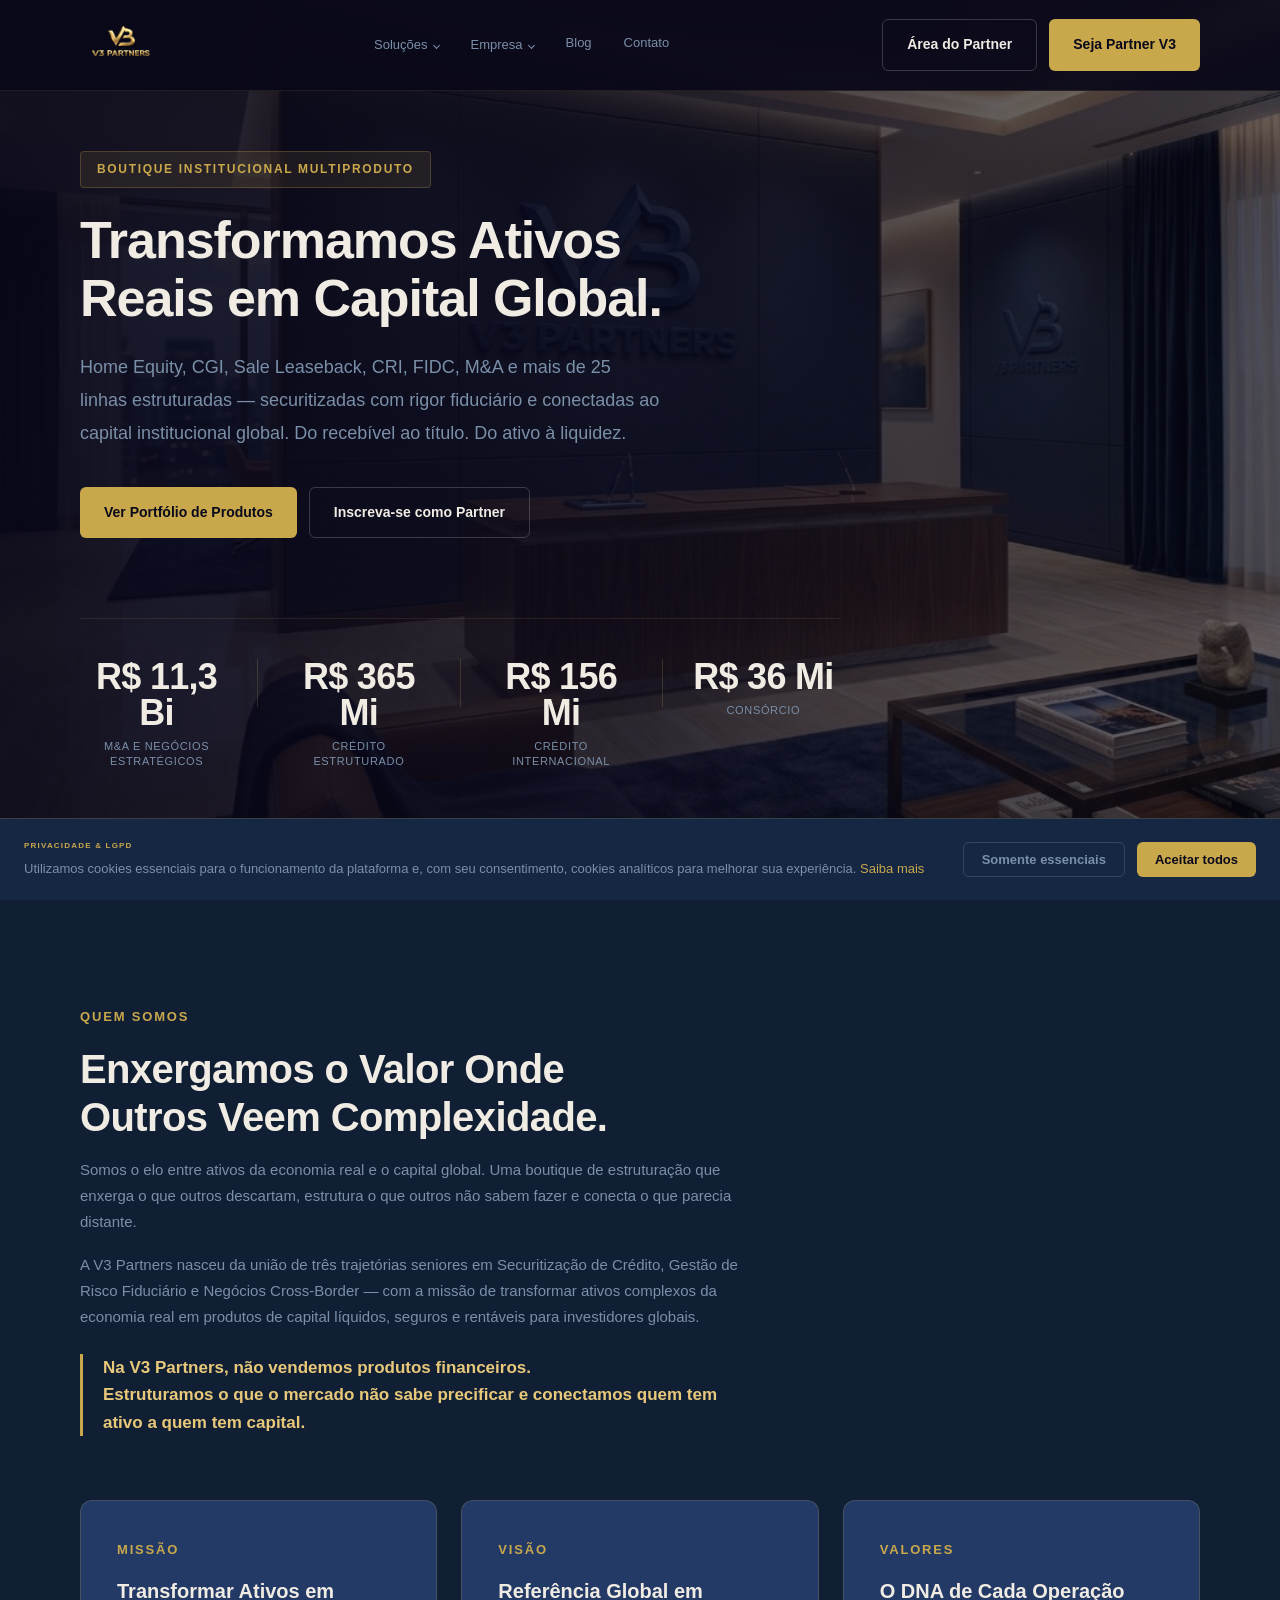
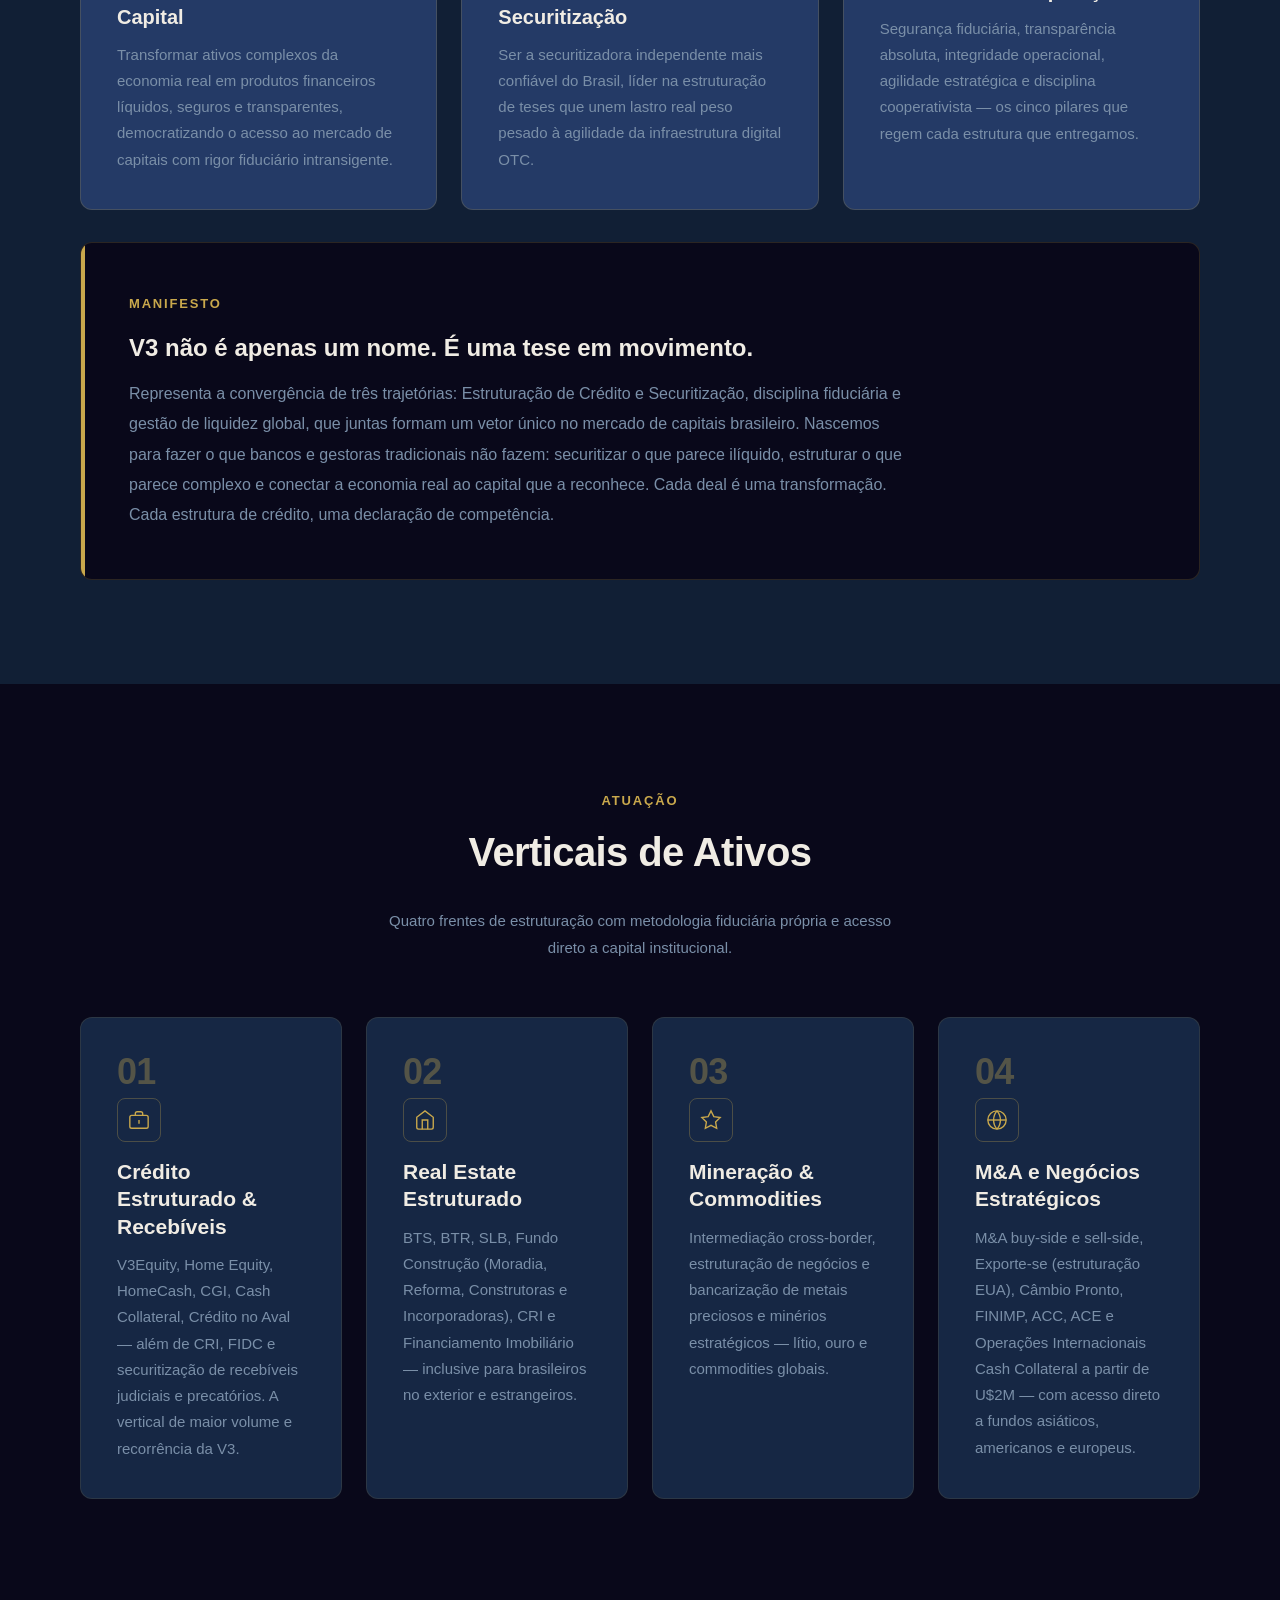
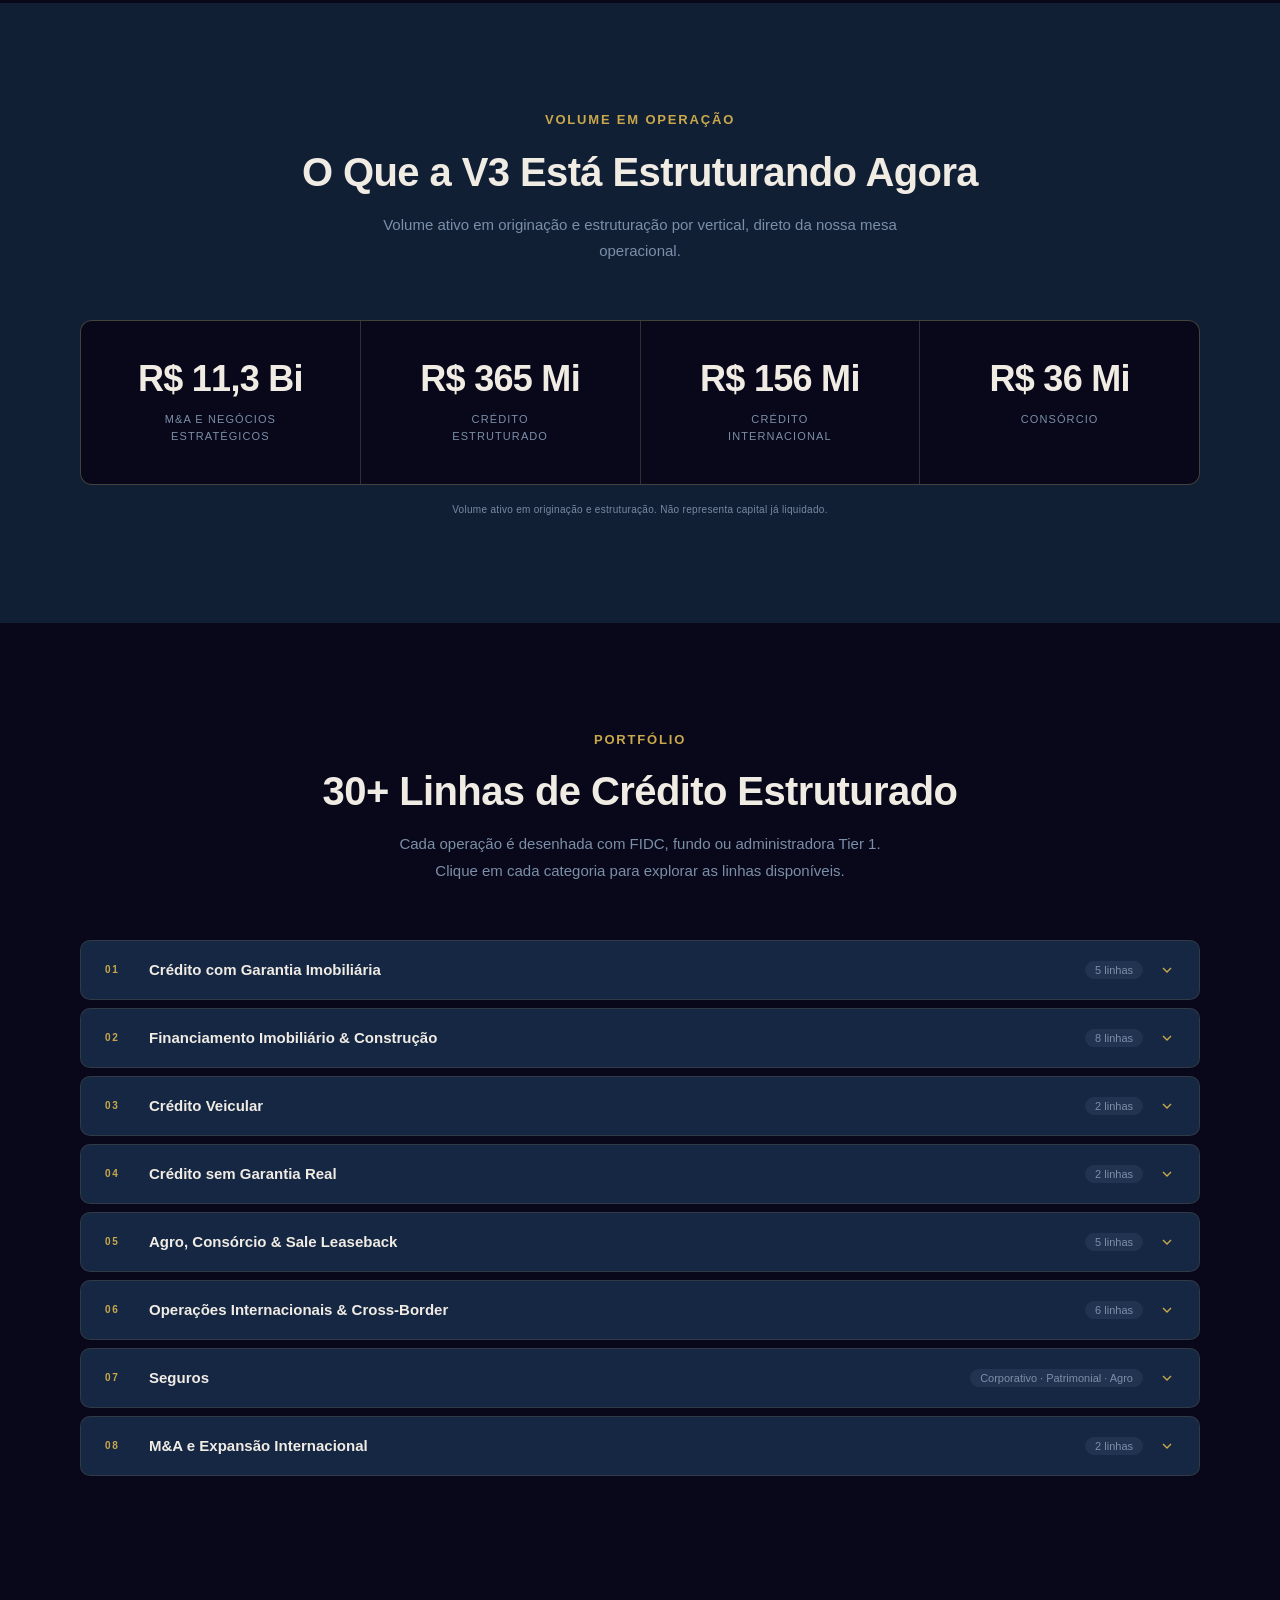
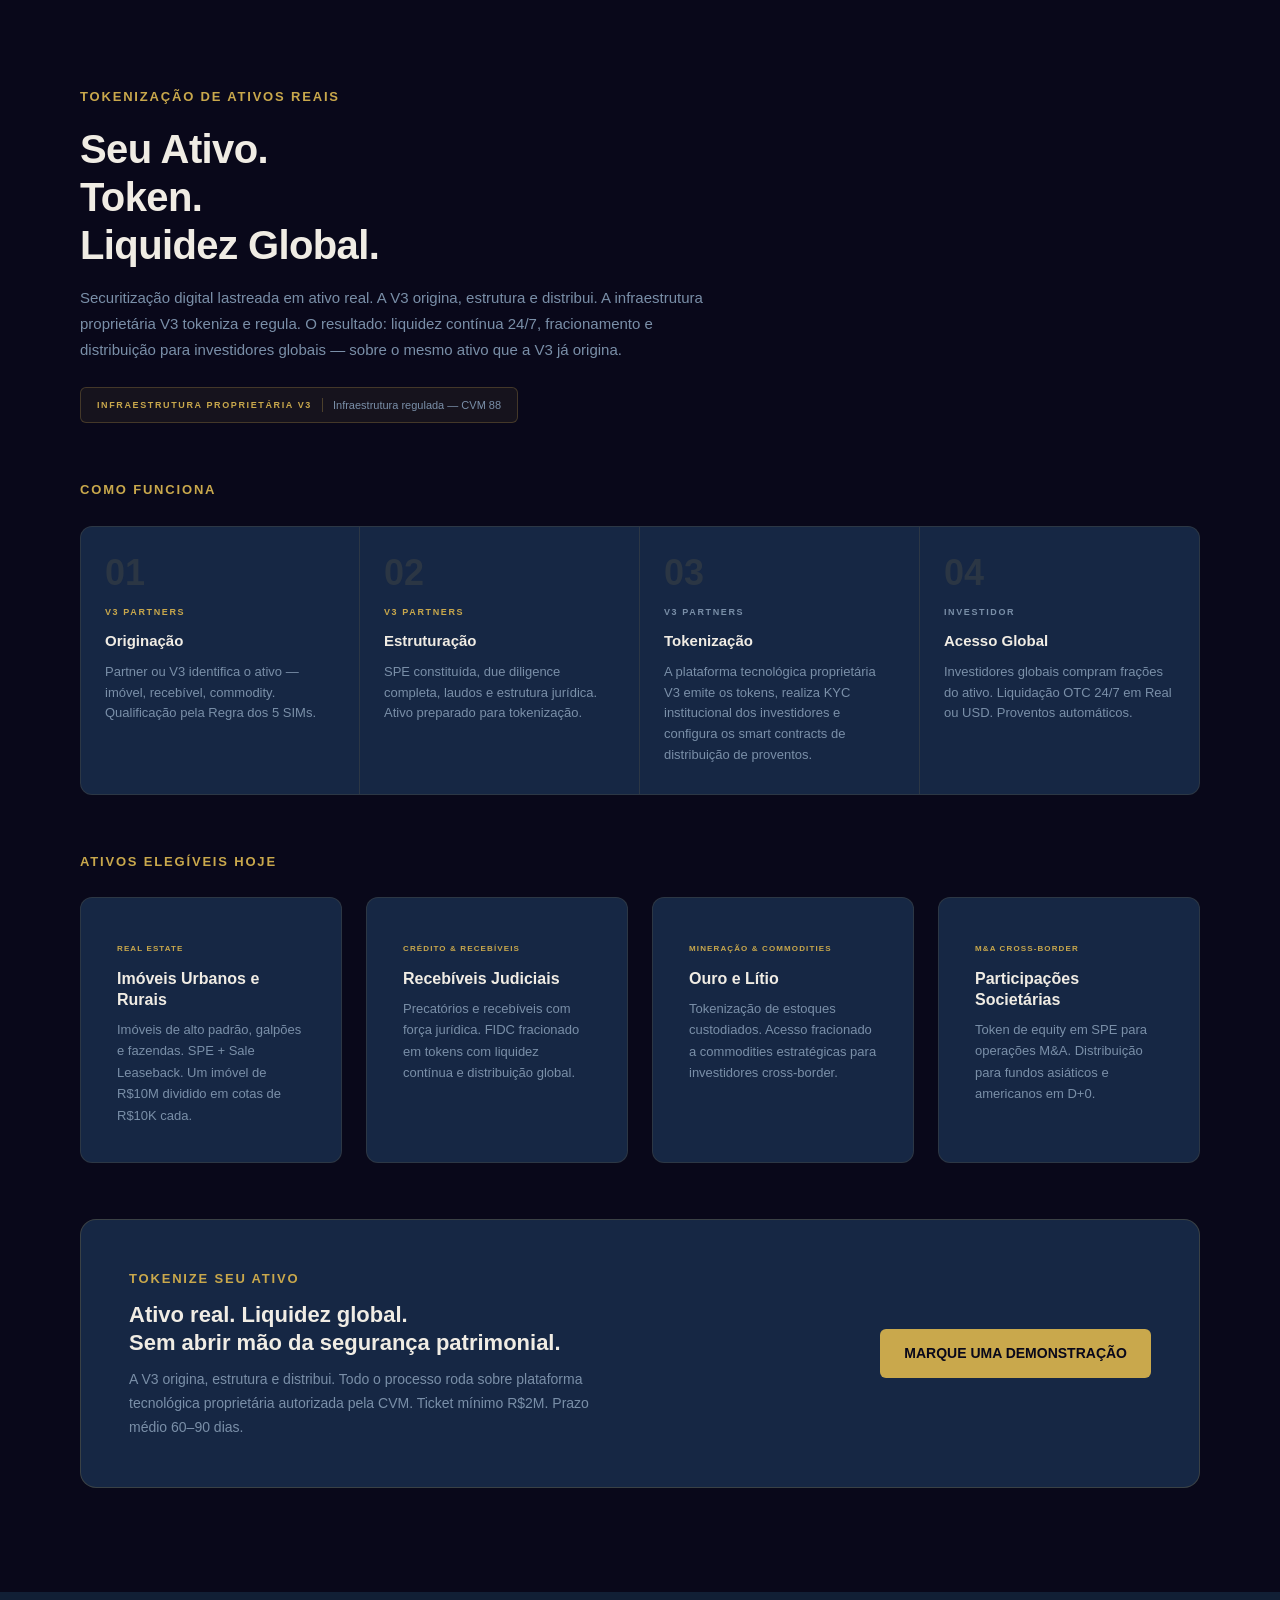
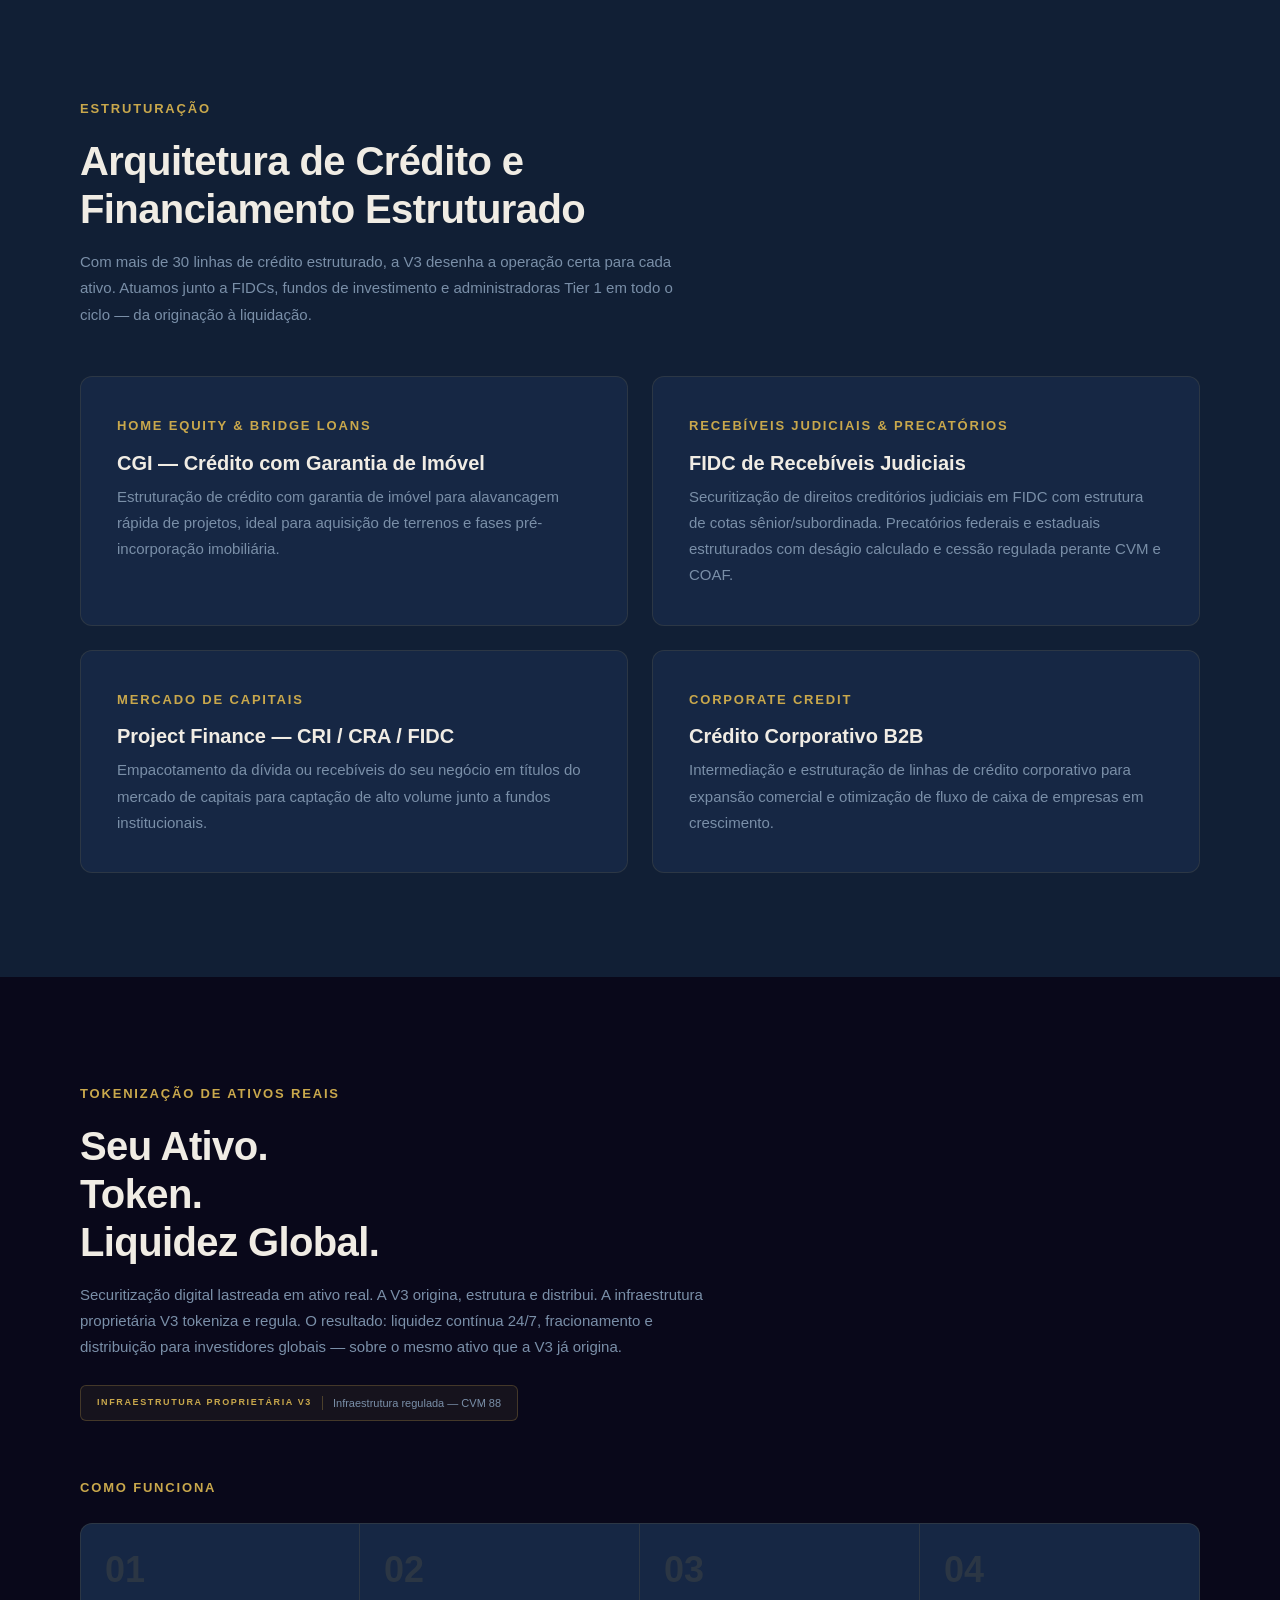
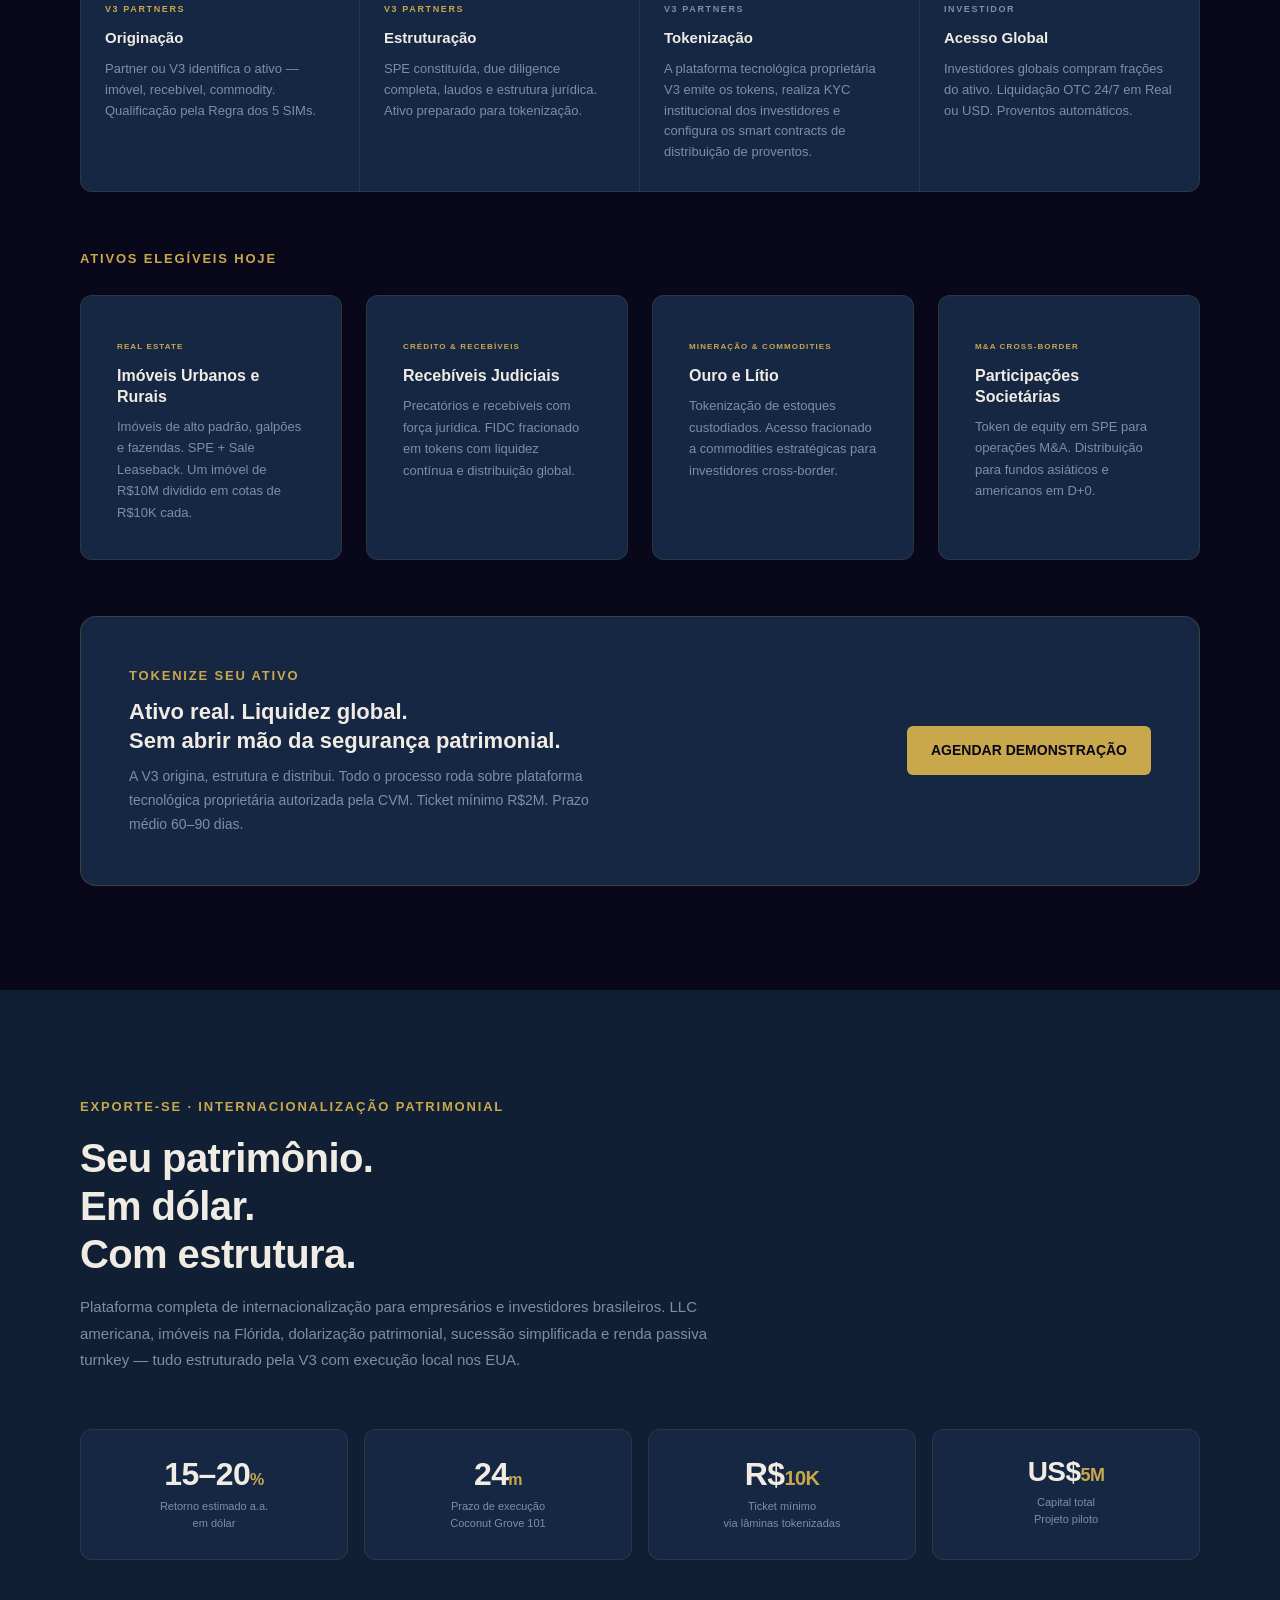
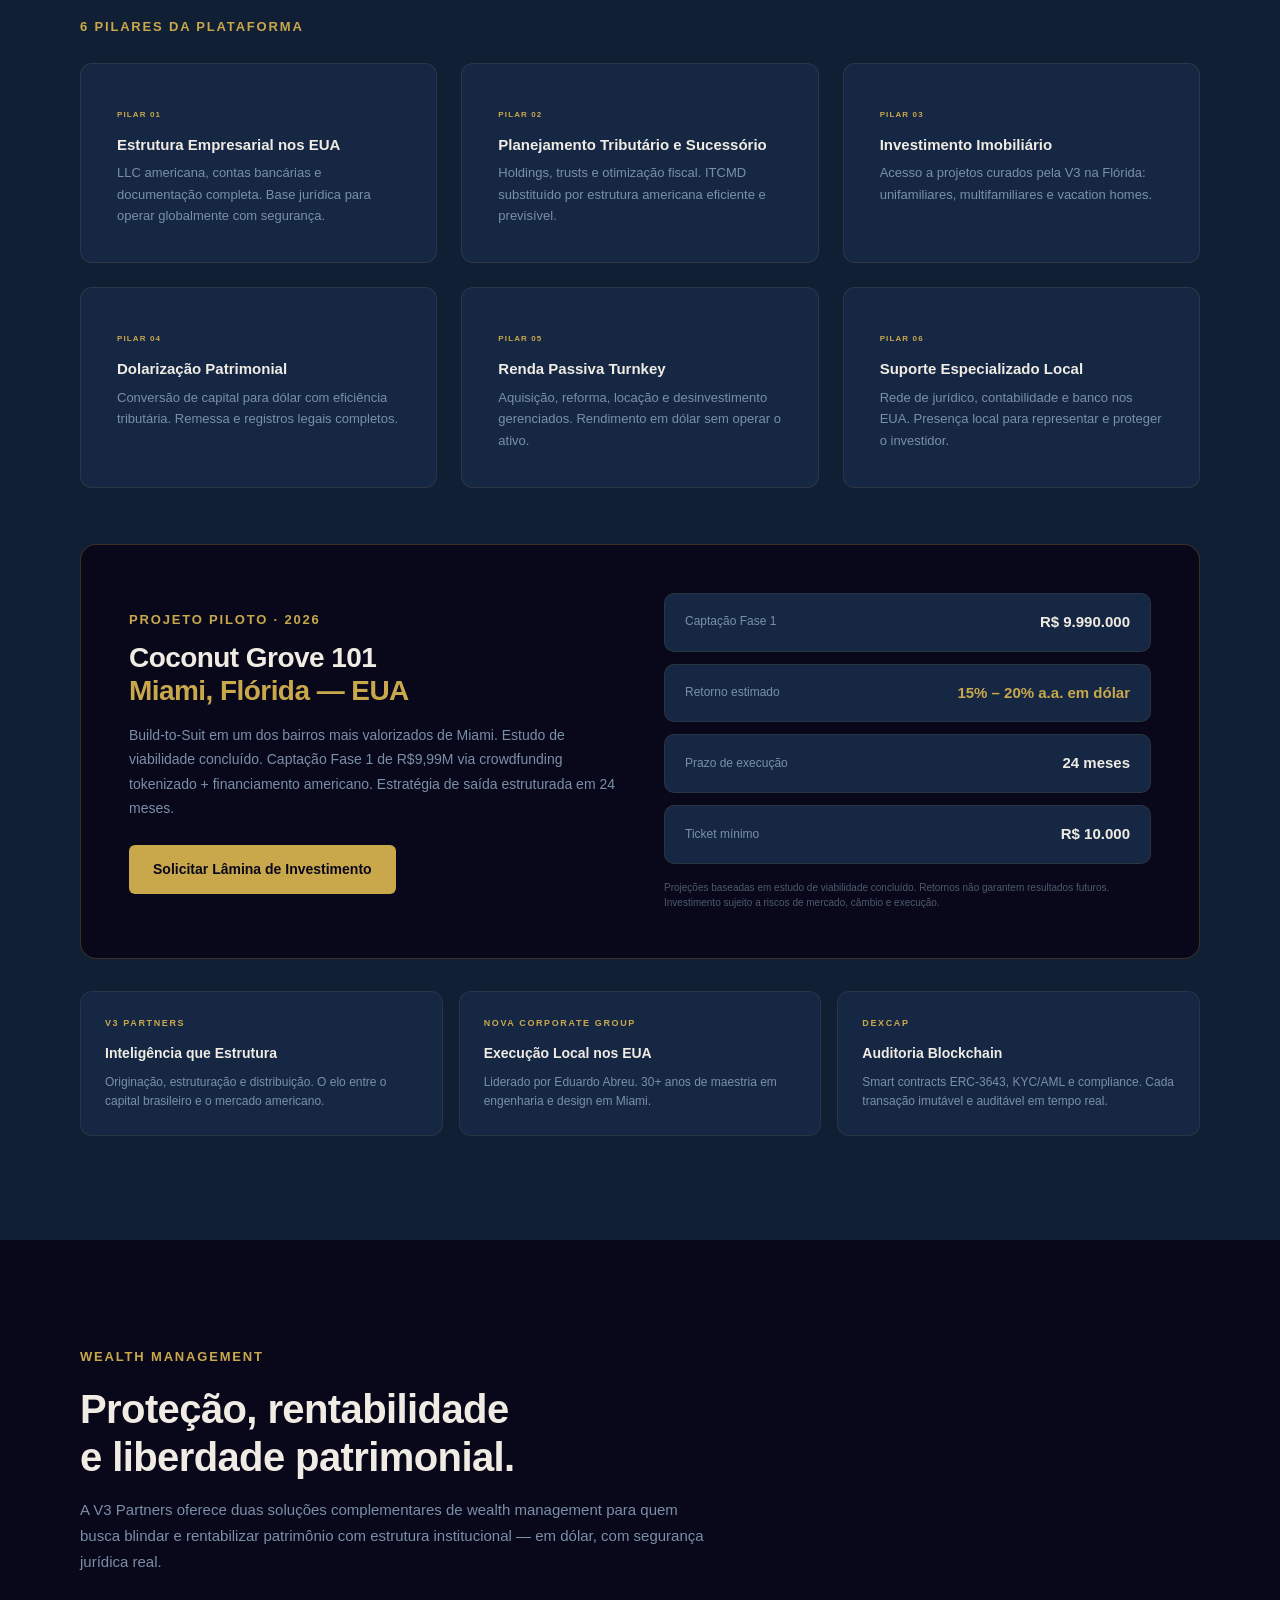
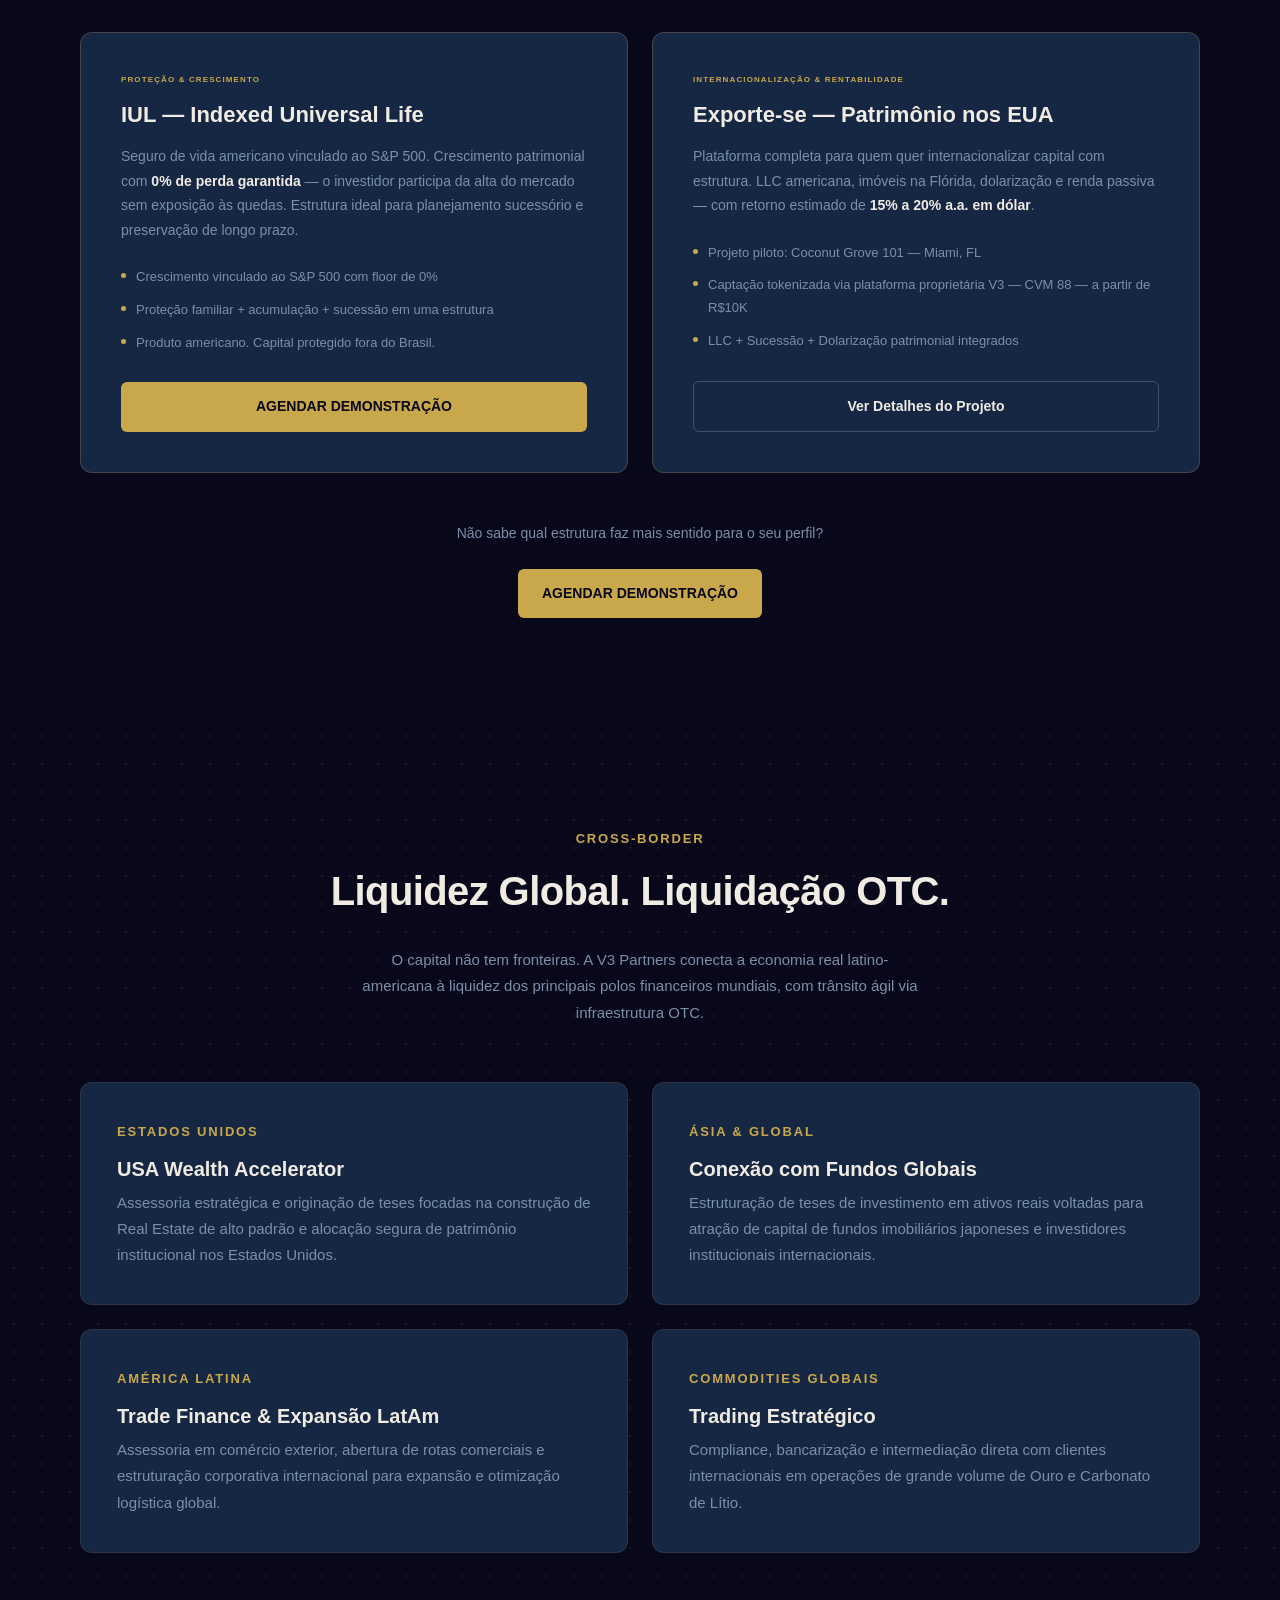
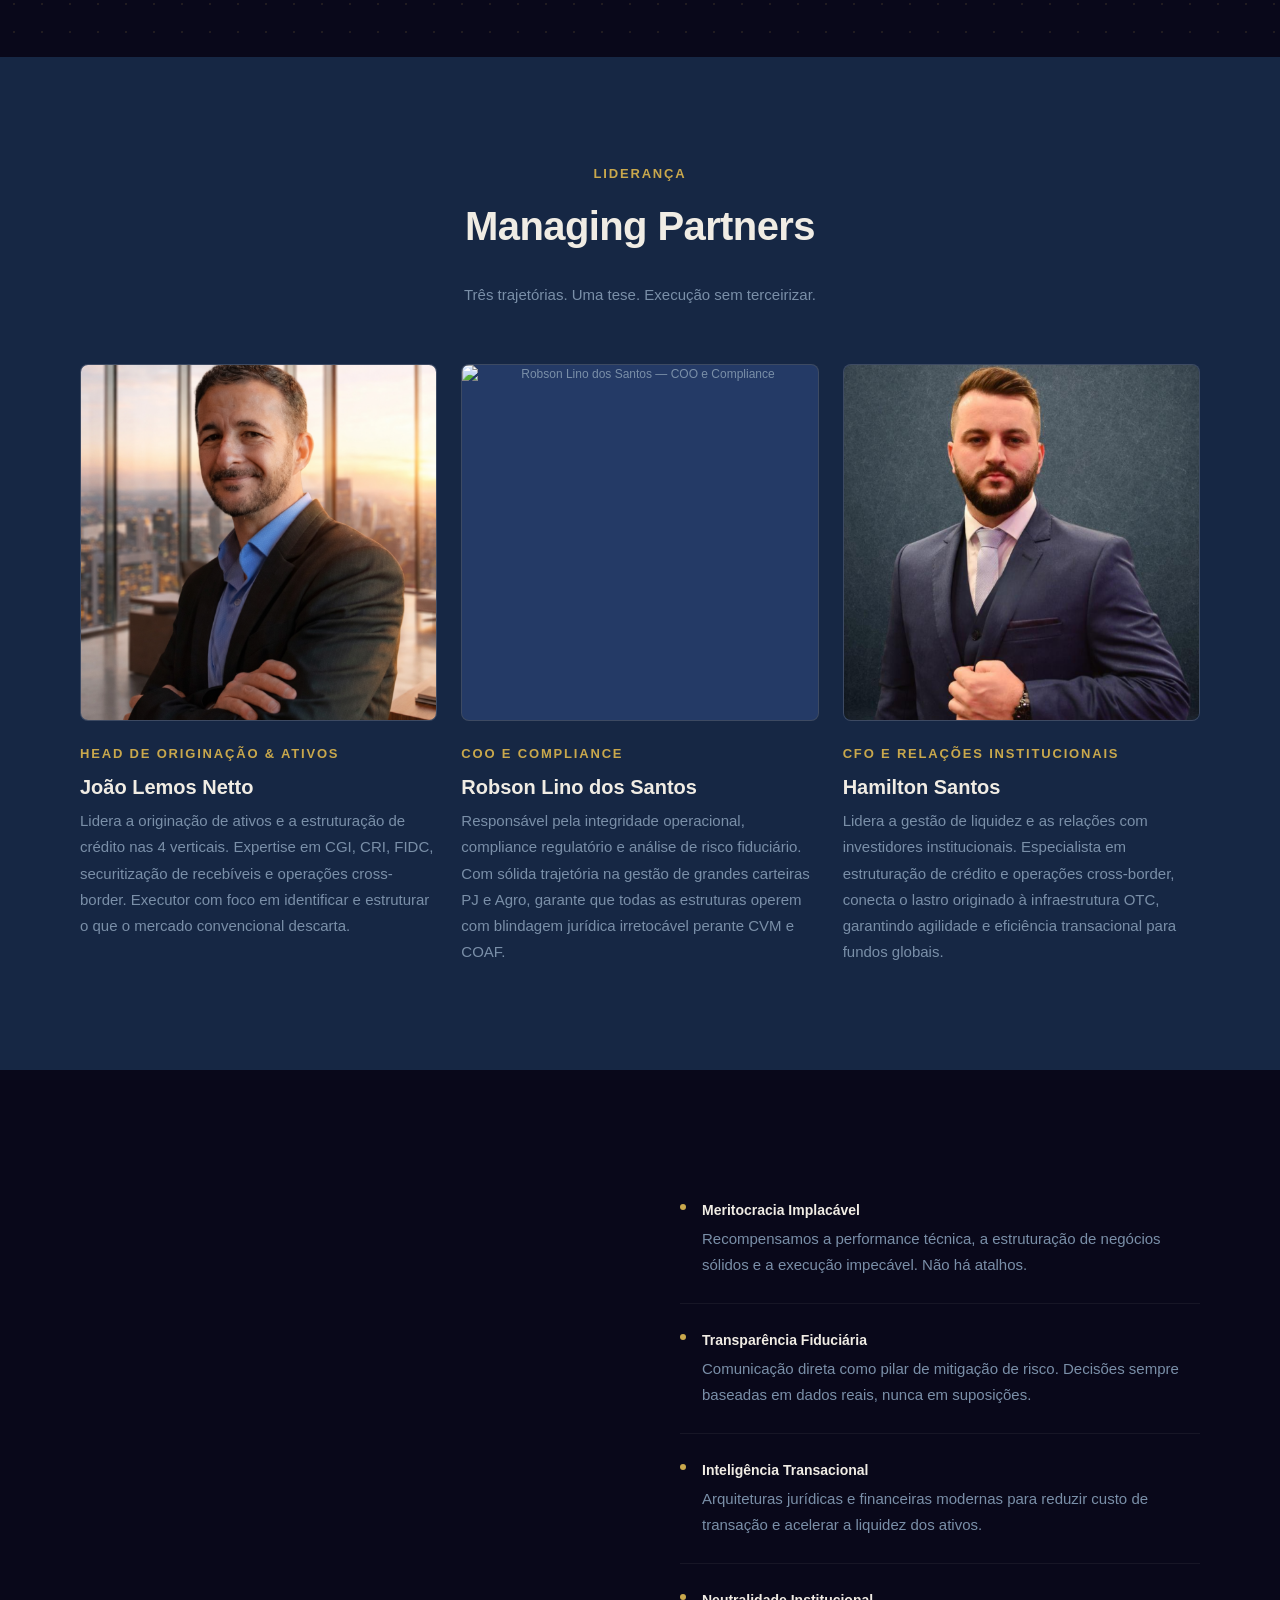
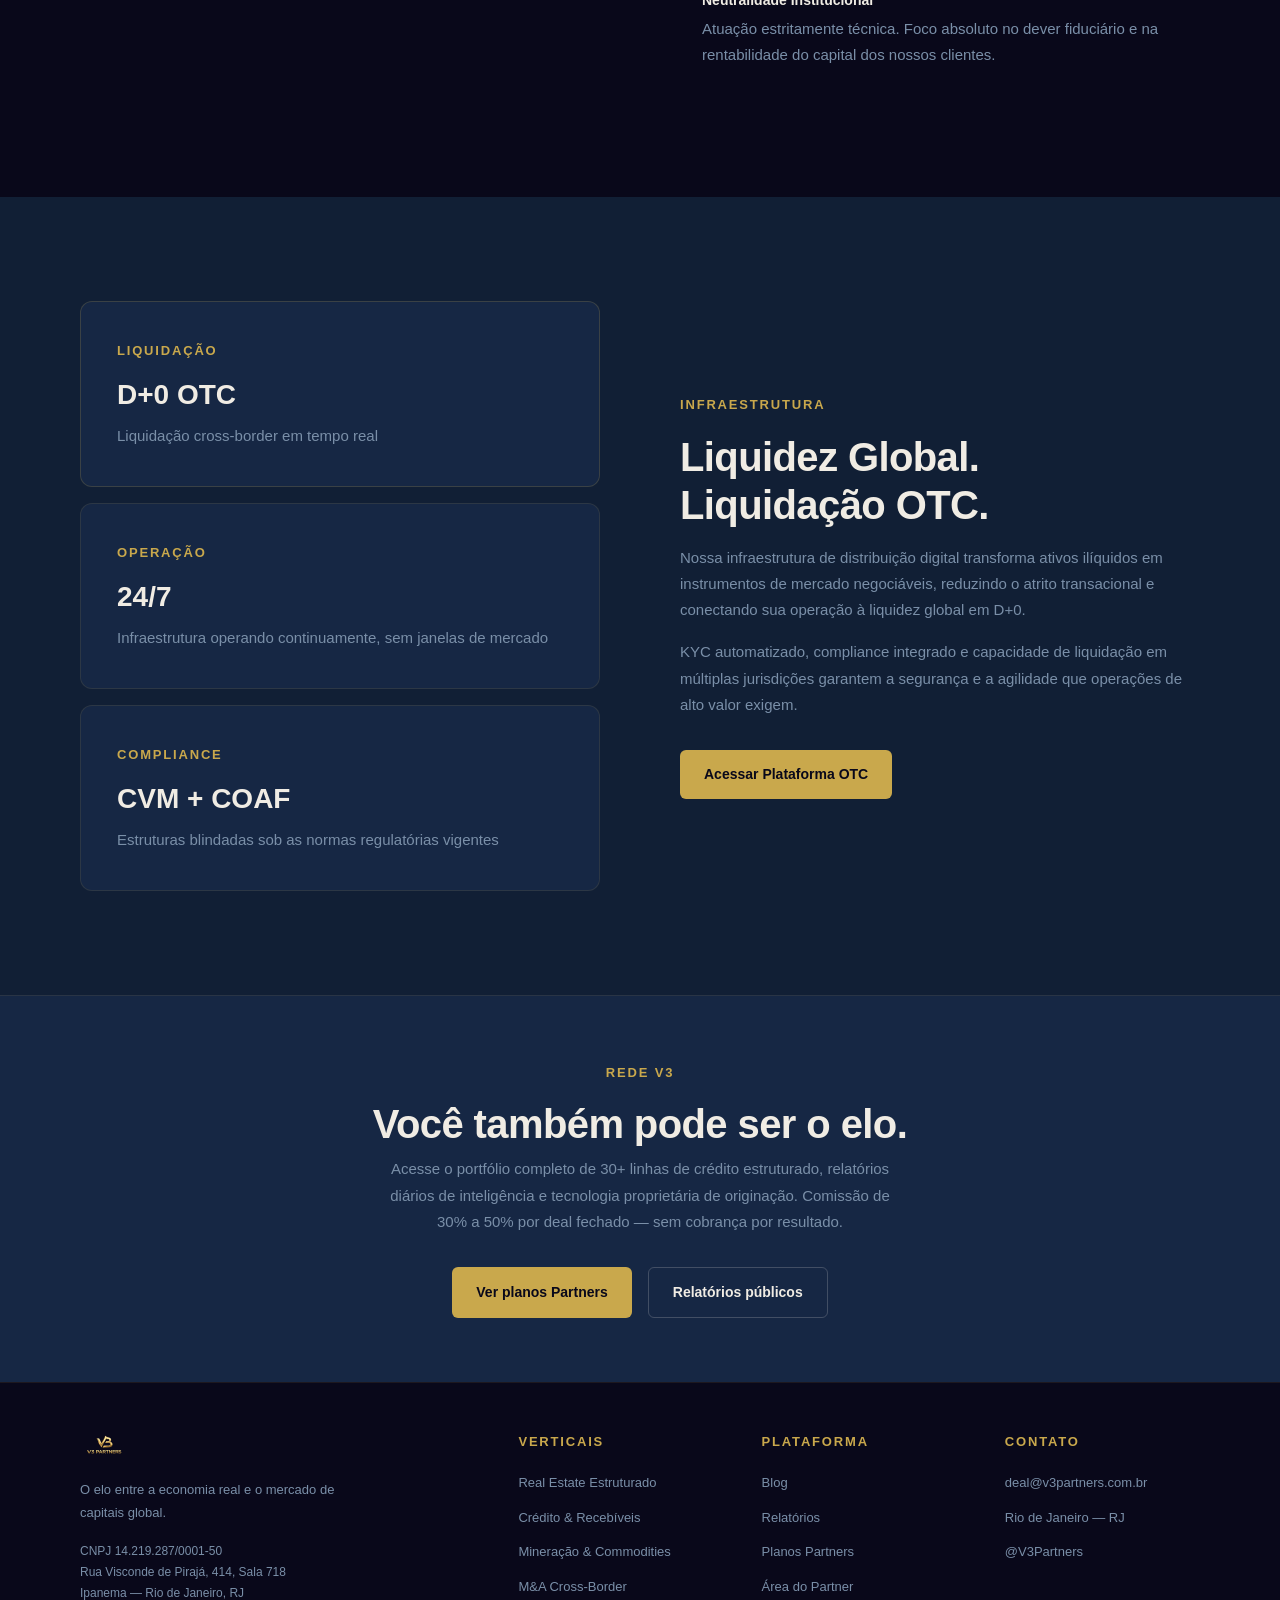
==== index.html @ 17094152 "feat: instala Meta Pixel (V3 Partners - Pixel Site) em index.html e partners.html - Pixel ID 4044663" ====
<!DOCTYPE html>
<html lang="pt-BR">
<head>
  <meta charset="UTF-8" />
  <meta name="viewport" content="width=device-width, initial-scale=1.0" />

  <!-- ══════════════════════════════════════
       SEO — PRIMARY
  ══════════════════════════════════════ -->
  <title>V3 Partners | Securitizadora e Boutique de Estruturação Financeira — Rio de Janeiro</title>
  <meta name="description" content="V3 Partners é uma boutique institucional multiproduto de securitização e estruturação financeira. Atuamos em Real Estate (SLB, BTS, BTR), Crédito e Recebíveis Judiciais, Mineração e Commodities (lítio, ouro) e M&A Cross-Border. Rio de Janeiro, Brasil." />
  <meta name="keywords" content="securitizadora independente Brasil, estruturação financeira boutique, FIDC CRI precatórios, sale leaseback build to suit, M&A cross-border commodities, rede parceiros securitização, recebíveis judiciais precatórios, crédito estruturado garantia imóvel, mineração lítio ouro estruturação, V3 Partners Rio de Janeiro" />
  <meta name="author" content="V3 Partners Soluções Ltda" />
  <meta name="robots" content="index, follow" />
  <link rel="canonical" href="https://www.v3partners.com.br/" />

  <!-- ══════════════════════════════════════
       SEO — OPEN GRAPH (WhatsApp, LinkedIn, Facebook)
  ══════════════════════════════════════ -->
  <meta property="og:type" content="website" />
  <meta property="og:site_name" content="V3 Partners" />
  <meta property="og:title" content="V3 Partners | Securitizadora e Boutique de Estruturação Financeira" />
  <meta property="og:description" content="O elo entre a economia real e o mercado de capitais global. Estruturamos operações de securitização, Real Estate, Mineração e M&A Cross-Border com rigor fiduciário e execução direta." />
  <meta property="og:url" content="https://www.v3partners.com.br/" />
  <meta property="og:image" content="https://www.v3partners.com.br/assets/img/og-image.jpeg" />
  <meta property="og:image:width" content="1200" />
  <meta property="og:image:height" content="630" />
  <meta property="og:locale" content="pt_BR" />

  <!-- ══════════════════════════════════════
       SEO — TWITTER / X CARD
  ══════════════════════════════════════ -->
  <meta name="twitter:card" content="summary_large_image" />
  <meta name="twitter:title" content="V3 Partners | Securitizadora e Boutique de Estruturação Financeira" />
  <meta name="twitter:description" content="O elo entre a economia real e o mercado de capitais global. Securitização, Real Estate, Mineração e M&A Cross-Border." />
  <meta name="twitter:image" content="https://www.v3partners.com.br/assets/img/og-image.jpeg" />

  <!-- ══════════════════════════════════════
       SEO — SCHEMA.ORG (Google Rich Results)
  ══════════════════════════════════════ -->
  <script type="application/ld+json">
  {
    "@context": "https://schema.org",
    "@type": "FinancialService",
    "name": "V3 Partners",
    "legalName": "V3 Partners Soluções Ltda",
    "url": "https://www.v3partners.com.br",
    "logo": "https://www.v3partners.com.br/assets/img/v3-logo-3d-alpha.png",
    "image": "https://www.v3partners.com.br/assets/img/hero-bg.jpeg",
    "description": "Boutique institucional multiproduto de securitização e estruturação financeira. Atuamos em Real Estate estruturado, Crédito e Recebíveis Judiciais, Mineração e Commodities estratégicas e M&A Cross-Border.",
    "foundingDate": "2026",
    "taxID": "14.219.287/0001-50",
    "email": "deal@v3partners.com.br",
    "address": {
      "@type": "PostalAddress",
      "streetAddress": "Rua Visconde de Pirajá, 414, Sala 718",
      "addressLocality": "Ipanema",
      "addressRegion": "RJ",
      "postalCode": "22410-002",
      "addressCountry": "BR"
    },
    "areaServed": ["BR", "US", "JP", "SV"],
    "serviceType": [
      "Securitização de Recebíveis",
      "Estruturação de CRI e FIDC",
      "Sale and Leaseback",
      "Build to Suit",
      "Build to Rent",
      "M&A Cross-Border",
      "Trading de Commodities",
      "Crédito com Garantia de Imóvel"
    ],
    "founder": [
      {
        "@type": "Person",
        "name": "João Lemos Netto",
        "jobTitle": "Managing Partner — Head de M&A e Estruturação"
      },
      {
        "@type": "Person",
        "name": "Robson Lino dos Santos",
        "jobTitle": "Managing Partner — COO e Compliance"
      },
      {
        "@type": "Person",
        "name": "Hamilton Santos",
        "jobTitle": "Managing Partner — CFO e Relações Institucionais"
      }
    ],
    "sameAs": [
      "https://www.instagram.com/V3Partners"
    ]
  }
  </script>

  <!-- ══════════════════════════════════════
       SECURITY HEADERS (meta — reforço client-side)
       Headers definitivos estão em /_headers (Hostinger)
  ══════════════════════════════════════ -->
  <meta http-equiv="X-Content-Type-Options" content="nosniff" />
  <meta http-equiv="X-Frame-Options" content="DENY" />
  <meta http-equiv="Referrer-Policy" content="strict-origin-when-cross-origin" />
  <meta http-equiv="Permissions-Policy" content="camera=(), microphone=(), geolocation=(), payment=()" />
  <meta http-equiv="Content-Security-Policy" content="default-src 'self'; style-src 'self' 'unsafe-inline' https://fonts.googleapis.com; font-src 'self' https://fonts.gstatic.com; script-src 'self' 'unsafe-inline' https://www.googletagmanager.com https://connect.facebook.net; img-src 'self' data: https:; connect-src 'self' https://www.google-analytics.com https://analytics.google.com https://www.googletagmanager.com https://www.facebook.com https://connect.facebook.net; frame-ancestors 'none';" />

  <!-- ══════════════════════════════════════
       SITEMAP / PRECONNECT
  ══════════════════════════════════════ -->
  <link rel="icon" type="image/png" href="assets/img/favicon.png" />
  <link rel="apple-touch-icon" href="assets/img/favicon.png" />
  <link rel="sitemap" type="application/xml" href="/sitemap.xml" />
  <link rel="preconnect" href="https://fonts.googleapis.com" />
  <link rel="preconnect" href="https://fonts.gstatic.com" crossorigin />
  <link href="https://fonts.googleapis.com/css2?family=DM+Sans:wght@400;500;600;700;800&display=swap" rel="stylesheet" />
  <link rel="stylesheet" href="assets/css/v3-design-system.css" />
  <link rel="stylesheet" href="assets/css/style.css" />
  <style>
    /* Diretoria — grids responsivos */
    .diretoria-grid {
      display: grid;
      grid-template-columns: 1fr;
      gap: 48px;
    }
    @media (min-width: 768px) {
      .diretoria-grid { grid-template-columns: repeat(3, 1fr); }
    }

    /* Sobre — dois blocos */
    .sobre-grid {
      display: grid;
      grid-template-columns: 1fr;
      gap: 48px;
    }
    @media (min-width: 1024px) {
      .sobre-grid { grid-template-columns: 1fr 1fr; gap: 80px; align-items: start; }
    }

    /* Governança — dois blocos */
    .gov-grid {
      display: grid;
      grid-template-columns: 1fr;
      gap: 48px;
    }
    @media (min-width: 1024px) {
      .gov-grid { grid-template-columns: 1fr 1fr; gap: 80px; align-items: start; }
    }

    /* Plataforma — dois blocos */
    .plataforma-grid {
      display: grid;
      grid-template-columns: 1fr;
      gap: 40px;
    }
    @media (min-width: 1024px) {
      .plataforma-grid { grid-template-columns: 1fr 1fr; gap: 80px; align-items: center; }
      .plataforma-grid .plataforma-texto { order: 2; }
      .plataforma-grid .plataforma-stats { order: 1; }
    }

    /* Linha separadora de stat */
    .stat-divider {
      width: 1px;
      height: 48px;
      background: rgba(201,168,76,0.2);
    }

    /* Governança bullet */
    .gov-item {
      display: flex;
      gap: 16px;
      padding: 24px 0;
      border-bottom: 1px solid rgba(240,236,228,0.06);
    }
    .gov-dot {
      width: 6px;
      height: 6px;
      background: var(--gold);
      border-radius: 50%;
      flex-shrink: 0;
      margin-top: 6px;
    }

    /* Grids responsivos — corrige overflow em mobile/tablet */
    .grid-4-steps {
      display: grid;
      grid-template-columns: 1fr;
      gap: 2px;
    }
    .grid-stats-4 {
      display: grid;
      grid-template-columns: 1fr 1fr;
      gap: 16px;
    }
    .grid-project-pilot {
      display: grid;
      grid-template-columns: 1fr;
      gap: 32px;
      align-items: center;
    }
    @media (min-width: 768px) {
      .grid-4-steps { grid-template-columns: 1fr 1fr; }
    }
    @media (min-width: 1024px) {
      .grid-4-steps        { grid-template-columns: repeat(4,1fr); gap: 0; }
      .grid-stats-4        { grid-template-columns: repeat(4,1fr); gap: 16px; }
      .grid-project-pilot  { grid-template-columns: 1fr 1fr; gap: 48px; }
    }
  </style>

  <!-- Google Analytics 4 -->
  <script async src="https://www.googletagmanager.com/gtag/js?id=G-40BMZPHQ28"></script>
  <script>
    window.dataLayer = window.dataLayer || [];
    function gtag(){dataLayer.push(arguments);}
    gtag('js', new Date());
    gtag('config', 'G-40BMZPHQ28');
  </script>

  <!-- Meta Pixel Code -->
  <script>
  !function(f,b,e,v,n,t,s)
  {if(f.fbq)return;n=f.fbq=function(){n.callMethod?
  n.callMethod.apply(n,arguments):n.queue.push(arguments)};
  if(!f._fbq)f._fbq=n;n.push=n;n.loaded=!0;n.version='2.0';
  n.queue=[];t=b.createElement(e);t.async=!0;
  t.src=v;s=b.getElementsByTagName(e)[0];
  s.parentNode.insertBefore(t,s)}(window, document,'script',
  'https://connect.facebook.net/en_US/fbevents.js');
  fbq('init', '4044663455835673');
  fbq('track', 'PageView');
  </script>
  <noscript><img height="1" width="1" style="display:none"
  src="https://www.facebook.com/tr?id=4044663455835673&ev=PageView&noscript=1"
  /></noscript>
  <!-- End Meta Pixel Code -->
</head>
<body>

  <!-- ══════════════════════════════════════
       NAVBAR
  ══════════════════════════════════════ -->
  <nav class="navbar">
    <div class="container">
      <a href="index.html" class="navbar-logo">
        <img src="assets/img/v3-logo-3d-alpha.png" alt="V3 Partners — Boutique de Securitização e Estruturação Financeira" />
      </a>

      <!-- Links — visíveis apenas desktop (1024px+) -->
      <ul class="navbar-links" id="navLinks">

        <!-- Soluções -->
        <li class="nav-dropdown">
          <a href="#estruturacao">Soluções</a>
          <div class="dropdown-menu">
            <span class="dd-label">Estruturação</span>
            <a href="#estruturacao">Crédito &amp; Portfólio</a>
            <a href="#tokenizacao">Tokenização de Ativos</a>
            <hr/>
            <span class="dd-label">Internacional</span>
            <a href="#exporte-se">Exporte-se</a>
            <a href="#wealth">Wealth Management</a>
          </div>
        </li>

        <!-- Empresa -->
        <li class="nav-dropdown">
          <a href="#sobre">Empresa</a>
          <div class="dropdown-menu">
            <a href="#sobre">Sobre a V3</a>
            <a href="#verticais">Verticais de Atuação</a>
            <a href="#diretoria">Diretoria</a>
            <a href="#governanca">Governança</a>
          </div>
        </li>

        <!-- Blog -->
        <li><a href="blog/index.html">Blog</a></li>

        <!-- Contato -->
        <li><a href="#contato">Contato</a></li>

        <!-- Mobile extra -->
        <li style="display: none;" class="mobile-only-nav">
          <a href="https://v3-partner.vercel.app/dashboard" style="color: var(--gold);">Área do Partner</a>
        </li>
      </ul>

      <!-- CTA — visível apenas desktop -->
      <div class="navbar-cta">
        <a href="https://v3-partner.vercel.app/dashboard" class="btn btn-secondary">Área do Partner</a>
        <a href="partners.html" class="btn btn-primary">Seja Partner V3</a>
      </div>

      <!-- Hamburguer — visível apenas mobile -->
      <button class="navbar-menu-btn" id="menuBtn" aria-label="Abrir menu">
        <span></span>
        <span></span>
        <span></span>
      </button>
    </div>
  </nav>


  <!-- ══════════════════════════════════════
       DOBRA 1 — HERO
  ══════════════════════════════════════ -->
  <section class="hero" id="home" style="
    background-image:
      linear-gradient(to right, rgba(9,8,26,0.93) 0%, rgba(9,8,26,0.80) 50%, rgba(9,8,26,0.50) 100%),
      url('assets/img/hero-bg.jpeg');
    background-size: cover;
    background-position: center right;
    background-repeat: no-repeat;
    background-attachment: scroll;
  ">
    <div class="container">
      <div style="max-width: 760px;">

        <!-- Badge — destaque claro em mobile -->
        <div class="fade-in">
          <span class="badge" style="font-size: 12px; padding: 8px 16px; letter-spacing: 0.14em;">
            Boutique Institucional Multiproduto
          </span>
        </div>

        <!-- Headline — equilibrado entre mobile e desktop -->
        <div class="mt-24 fade-in">
          <h1 style="font-size: clamp(28px, 5vw, 52px); font-weight: 800; color: var(--cream); line-height: 1.1; letter-spacing: -0.02em; max-width: 680px;">
            Transformamos Ativos Reais em Capital Global.
          </h1>
        </div>

        <div class="mt-24 fade-in">
          <p style="font-size: clamp(15px, 2vw, 18px); color: var(--muted); max-width: 580px; line-height: 1.85;">
            Home Equity, CGI, Sale Leaseback, CRI, FIDC, M&A e mais de 25 linhas estruturadas —
            securitizadas com rigor fiduciário e conectadas ao capital institucional global.
            Do recebível ao título. Do ativo à liquidez.
          </p>
        </div>

        <div class="fade-in" style="display: flex; gap: 12px; margin-top: 36px; flex-wrap: wrap;">
          <a href="#portfolio" class="btn btn-primary">Ver Portfólio de Produtos</a>
          <a href="https://v3partners.com.br/partners.html" class="btn btn-secondary">Inscreva-se como Partner</a>
        </div>

        <!-- Stats — captação ao vivo, todas as verticais -->
        <div class="fade-in" id="v3-hero-stats" style="display: flex; align-items: flex-start; gap: 0; margin-top: 80px; padding-top: 40px; border-top: 1px solid rgba(201,168,76,0.12); flex-wrap: wrap;">

          <div style="flex: 1; min-width: 110px; padding-right: 24px; text-align: center;">
            <p class="v3-stat-number" data-stat="ma" data-fallback="11268675200" style="font-size: clamp(24px, 3.4vw, 36px); font-weight: 800; color: var(--cream); line-height: 1; letter-spacing: -0.02em;">R$ 0</p>
            <p style="font-size: 11px; color: var(--muted); margin-top: 8px; text-transform: uppercase; letter-spacing: 0.06em; line-height: 1.4;">M&amp;A e Negócios<br/>Estratégicos</p>
          </div>

          <div class="stat-divider" style="align-self: stretch;"></div>

          <div style="flex: 1; min-width: 110px; padding: 0 24px; text-align: center;">
            <p class="v3-stat-number" data-stat="credito" data-fallback="364814000" style="font-size: clamp(24px, 3.4vw, 36px); font-weight: 800; color: var(--cream); line-height: 1; letter-spacing: -0.02em;">R$ 0</p>
            <p style="font-size: 11px; color: var(--muted); margin-top: 8px; text-transform: uppercase; letter-spacing: 0.06em; line-height: 1.4;">Crédito<br/>Estruturado</p>
          </div>

          <div class="stat-divider" style="align-self: stretch;"></div>

          <div style="flex: 1; min-width: 110px; padding: 0 24px; text-align: center;">
            <p class="v3-stat-number" data-stat="credito_internacional" data-fallback="156000000" style="font-size: clamp(24px, 3.4vw, 36px); font-weight: 800; color: var(--cream); line-height: 1; letter-spacing: -0.02em;">R$ 0</p>
            <p style="font-size: 11px; color: var(--muted); margin-top: 8px; text-transform: uppercase; letter-spacing: 0.06em; line-height: 1.4;">Crédito<br/>Internacional</p>
          </div>

          <div class="stat-divider" style="align-self: stretch;"></div>

          <div style="flex: 1; min-width: 100px; padding-left: 24px; text-align: center;">
            <p class="v3-stat-number" data-stat="consorcio" data-fallback="35796600" style="font-size: clamp(24px, 3.4vw, 36px); font-weight: 800; color: var(--cream); line-height: 1; letter-spacing: -0.02em;">R$ 0</p>
            <p style="font-size: 11px; color: var(--muted); margin-top: 8px; text-transform: uppercase; letter-spacing: 0.06em; line-height: 1.4;">Consórcio</p>
          </div>

        </div>

      </div>
    </div>
  </section>


  <!-- ══════════════════════════════════════
       DOBRA 2 — QUEM SOMOS
  ══════════════════════════════════════ -->
  <section class="section" id="sobre" style="background: var(--navy-base);">
    <div class="container">

      <!-- Cabeçalho da seção -->
      <div class="fade-in" style="max-width: 680px; margin-bottom: 64px;">
        <span class="label">Quem Somos</span>
        <h2 class="mt-16">Enxergamos o Valor Onde<br/>Outros Veem Complexidade.</h2>

        <p class="mt-16">
          Somos o elo entre ativos da economia real e o capital global.
          Uma boutique de estruturação que enxerga o que outros descartam,
          estrutura o que outros não sabem fazer e conecta o que parecia distante.
        </p>
        <p class="mt-16">
          A V3 Partners nasceu da união de três trajetórias seniores em Securitização de Crédito,
          Gestão de Risco Fiduciário e Negócios Cross-Border — com a missão de transformar ativos
          complexos da economia real em produtos de capital líquidos, seguros e rentáveis para investidores globais.
        </p>
        <p class="mt-24" style="color: var(--gold-light); font-weight: 700; font-size: 17px; line-height: 1.6; border-left: 3px solid var(--gold); padding-left: 20px;">
          Na V3 Partners, não vendemos produtos financeiros.<br/>Estruturamos o que o mercado não sabe precificar e conectamos quem tem ativo a quem tem capital.
        </p>
      </div>

      <!-- Cards Missão / Visão / Valores -->
      <div class="card-grid card-grid-3 fade-in">

        <div class="card-highlight">
          <span class="label">Missão</span>
          <h3 class="mt-16">Transformar Ativos em Capital</h3>
          <p class="mt-12">Transformar ativos complexos da economia real em produtos financeiros líquidos, seguros e transparentes, democratizando o acesso ao mercado de capitais com rigor fiduciário intransigente.</p>
        </div>

        <div class="card-highlight">
          <span class="label">Visão</span>
          <h3 class="mt-16">Referência Global em Securitização</h3>
          <p class="mt-12">Ser a securitizadora independente mais confiável do Brasil, líder na estruturação de teses que unem lastro real peso pesado à agilidade da infraestrutura digital OTC.</p>
        </div>

        <div class="card-highlight">
          <span class="label">Valores</span>
          <h3 class="mt-16">O DNA de Cada Operação</h3>
          <p class="mt-12">Segurança fiduciária, transparência absoluta, integridade operacional, agilidade estratégica e disciplina cooperativista — os cinco pilares que regem cada estrutura que entregamos.</p>
        </div>

      </div>

      <!-- Manifesto -->
      <div class="fade-in" style="margin-top: 32px; background: var(--navy-deep); border: 1px solid rgba(201,168,76,0.18); border-radius: 12px; padding: 48px; position: relative; overflow: hidden;">
        <!-- Acento visual -->
        <div style="position: absolute; top: 0; left: 0; width: 4px; height: 100%; background: var(--gold);"></div>
        <span class="label">Manifesto</span>
        <h3 class="mt-16" style="font-size: 24px; max-width: 700px;">
          V3 não é apenas um nome. É uma tese em movimento.
        </h3>
        <p class="mt-16" style="max-width: 780px; font-size: 16px; line-height: 1.9;">
          Representa a convergência de três trajetórias: Estruturação de Crédito e Securitização,
          disciplina fiduciária e gestão de liquidez global, que juntas formam um vetor único no
          mercado de capitais brasileiro. Nascemos para fazer o que bancos e gestoras tradicionais
          não fazem: securitizar o que parece ilíquido, estruturar o que parece complexo e conectar
          a economia real ao capital que a reconhece.
          Cada deal é uma transformação. Cada estrutura de crédito, uma declaração de competência.
        </p>
      </div>

    </div>
  </section>


  <!-- ══════════════════════════════════════
       DOBRA 3 — VERTICAIS DE ATUAÇÃO
  ══════════════════════════════════════ -->
  <section class="section bg-deep" id="verticais">
    <div class="container">

      <div class="text-center fade-in">
        <span class="label">Atuação</span>
        <h2 class="mt-16">Verticais de Ativos</h2>
        <div style="display: flex; justify-content: center; margin-top: 16px;">

        </div>
        <p class="mt-16" style="max-width: 520px; margin-left: auto; margin-right: auto;">
          Quatro frentes de estruturação com metodologia fiduciária própria e acesso direto a capital institucional.
        </p>
      </div>

      <div class="card-grid card-grid-4 fade-in" style="margin-top: 56px;">

        <div class="card">
          <p class="vertical-number">01</p>
          <div class="vertical-icon">
            <svg width="22" height="22" viewBox="0 0 24 24" fill="none" stroke="#C9A84C" stroke-width="1.5">
              <rect x="2" y="7" width="20" height="14" rx="2"/>
              <path d="M16 7V5a2 2 0 00-2-2h-4a2 2 0 00-2 2v2"/>
              <line x1="12" y1="12" x2="12" y2="16"/>
            </svg>
          </div>
          <h3 style="font-size: clamp(17px, 2vw, 21px); margin-bottom: 12px;">Crédito Estruturado & Recebíveis</h3>
          <p>V3Equity, Home Equity, HomeCash, CGI, Cash Collateral, Crédito no Aval — além de CRI, FIDC e securitização de recebíveis judiciais e precatórios. A vertical de maior volume e recorrência da V3.</p>
        </div>

        <div class="card">
          <p class="vertical-number">02</p>
          <div class="vertical-icon">
            <svg width="22" height="22" viewBox="0 0 24 24" fill="none" stroke="#C9A84C" stroke-width="1.5">
              <path d="M3 9l9-7 9 7v11a2 2 0 01-2 2H5a2 2 0 01-2-2z"/>
              <polyline points="9 22 9 12 15 12 15 22"/>
            </svg>
          </div>
          <h3 style="font-size: clamp(17px, 2vw, 21px); margin-bottom: 12px;">Real Estate Estruturado</h3>
          <p>BTS, BTR, SLB, Fundo Construção (Moradia, Reforma, Construtoras e Incorporadoras), CRI e Financiamento Imobiliário — inclusive para brasileiros no exterior e estrangeiros.</p>
        </div>

        <div class="card">
          <p class="vertical-number">03</p>
          <div class="vertical-icon">
            <svg width="22" height="22" viewBox="0 0 24 24" fill="none" stroke="#C9A84C" stroke-width="1.5">
              <polygon points="12 2 15.09 8.26 22 9.27 17 14.14 18.18 21.02 12 17.77 5.82 21.02 7 14.14 2 9.27 8.91 8.26 12 2"/>
            </svg>
          </div>
          <h3 style="font-size: clamp(17px, 2vw, 21px); margin-bottom: 12px;">Mineração & Commodities</h3>
          <p>Intermediação cross-border, estruturação de negócios e bancarização de metais preciosos e minérios estratégicos — lítio, ouro e commodities globais.</p>
        </div>

        <div class="card">
          <p class="vertical-number">04</p>
          <div class="vertical-icon">
            <svg width="22" height="22" viewBox="0 0 24 24" fill="none" stroke="#C9A84C" stroke-width="1.5">
              <circle cx="12" cy="12" r="10"/>
              <line x1="2" y1="12" x2="22" y2="12"/>
              <path d="M12 2a15.3 15.3 0 010 20M12 2a15.3 15.3 0 000 20"/>
            </svg>
          </div>
          <h3 style="font-size: clamp(17px, 2vw, 21px); margin-bottom: 12px;">M&A e Negócios Estratégicos</h3>
          <p>M&A buy-side e sell-side, Exporte-se (estruturação EUA), Câmbio Pronto, FINIMP, ACC, ACE e Operações Internacionais Cash Collateral a partir de U$2M — com acesso direto a fundos asiáticos, americanos e europeus.</p>
        </div>

      </div>
    </div>
  </section>


  <!-- ══════════════════════════════════════
       DOBRA 3.4b — VOLUME EM ORIGINAÇÃO (contadores ao vivo)
  ══════════════════════════════════════ -->
  <section class="section" id="numeros" style="background: var(--navy-base);">
    <div class="container">

      <div class="text-center fade-in">
        <span class="label">Volume em Operação</span>
        <h2 class="mt-16">O Que a V3 Está Estruturando Agora</h2>
        <p class="mt-16" style="max-width: 560px; margin-left: auto; margin-right: auto;">
          Volume ativo em originação e estruturação por vertical, direto da nossa mesa operacional.
        </p>
      </div>

      <div class="fade-in" id="v3-stats-grid" style="
        display: grid;
        grid-template-columns: repeat(4, 1fr);
        gap: 1px;
        margin-top: 56px;
        background: rgba(201,168,76,0.14);
        border: 1px solid rgba(201,168,76,0.14);
        border-radius: 12px;
        overflow: hidden;">

        <div style="background: var(--navy-deep); padding: 40px 20px; text-align: center;">
          <p class="v3-stat-number" data-stat="ma" data-fallback="11268675200"
            style="font-size: clamp(24px, 3.2vw, 36px); font-weight: 800; color: var(--cream); line-height: 1; letter-spacing: -0.02em;">R$ 0</p>
          <p style="font-size: 11px; color: var(--muted); margin-top: 14px; text-transform: uppercase; letter-spacing: 0.1em; line-height: 1.5;">M&amp;A e Negócios<br/>Estratégicos</p>
        </div>

        <div style="background: var(--navy-deep); padding: 40px 20px; text-align: center;">
          <p class="v3-stat-number" data-stat="credito" data-fallback="364814000"
            style="font-size: clamp(24px, 3.2vw, 36px); font-weight: 800; color: var(--cream); line-height: 1; letter-spacing: -0.02em;">R$ 0</p>
          <p style="font-size: 11px; color: var(--muted); margin-top: 14px; text-transform: uppercase; letter-spacing: 0.1em; line-height: 1.5;">Crédito<br/>Estruturado</p>
        </div>

        <div style="background: var(--navy-deep); padding: 40px 20px; text-align: center;">
          <p class="v3-stat-number" data-stat="credito_internacional" data-fallback="156000000"
            style="font-size: clamp(24px, 3.2vw, 36px); font-weight: 800; color: var(--cream); line-height: 1; letter-spacing: -0.02em;">R$ 0</p>
          <p style="font-size: 11px; color: var(--muted); margin-top: 14px; text-transform: uppercase; letter-spacing: 0.1em; line-height: 1.5;">Crédito<br/>Internacional</p>
        </div>

        <div style="background: var(--navy-deep); padding: 40px 20px; text-align: center;">
          <p class="v3-stat-number" data-stat="consorcio" data-fallback="35796600"
            style="font-size: clamp(24px, 3.2vw, 36px); font-weight: 800; color: var(--cream); line-height: 1; letter-spacing: -0.02em;">R$ 0</p>
          <p style="font-size: 11px; color: var(--muted); margin-top: 14px; text-transform: uppercase; letter-spacing: 0.1em; line-height: 1.5;">Consórcio</p>
        </div>

      </div>

      <p class="fade-in mt-16" style="text-align: center; font-size: 10px; color: rgba(155,175,197,0.75); letter-spacing: 0.03em;">
        Volume ativo em originação e estruturação. Não representa capital já liquidado.
        <span id="v3-stats-updated"></span>
      </p>

    </div>
  </section>

  <script>
    (function () {
      var STATS_ENDPOINT = "https://app.v3partners.com.br/api/public/stats-captacao";
      var els = Array.prototype.slice.call(document.querySelectorAll(".v3-stat-number"));
      var grid = document.getElementById("v3-stats-grid");
      var heroStats = document.getElementById("v3-hero-stats");
      var updatedEl = document.getElementById("v3-stats-updated");
      if (!els.length) return;

      var liveData = null;
      var animated = false;

      function fmtBRL(value) {
        if (value >= 1e9) return "R$ " + (value / 1e9).toLocaleString("pt-BR", { maximumFractionDigits: 1 }) + " Bi";
        if (value >= 1e6) return "R$ " + (value / 1e6).toLocaleString("pt-BR", { maximumFractionDigits: 0 }) + " Mi";
        if (value >= 1e3) return "R$ " + (value / 1e3).toLocaleString("pt-BR", { maximumFractionDigits: 0 }) + " Mil";
        return "R$ " + value.toLocaleString("pt-BR");
      }

      function countUp(el, target) {
        var duration = 1400;
        var start = null;
        function ease(t) { return 1 - Math.pow(1 - t, 3); }
        function step(ts) {
          if (start === null) start = ts;
          var progress = Math.min((ts - start) / duration, 1);
          var current = target * ease(progress);
          el.textContent = fmtBRL(current);
          if (progress < 1) requestAnimationFrame(step);
          else el.textContent = fmtBRL(target);
        }
        requestAnimationFrame(step);
      }

      function runAnimation() {
        if (animated) return;
        animated = true;
        els.forEach(function (el) {
          var key = el.getAttribute("data-stat");
          var fallback = Number(el.getAttribute("data-fallback")) || 0;
          var value = liveData && typeof liveData[key] === "number" ? liveData[key] : fallback;
          countUp(el, value);
        });
      }

      var observer = new IntersectionObserver(function (entries) {
        entries.forEach(function (entry) {
          if (entry.isIntersecting) runAnimation();
        });
      }, { threshold: 0.3 });
      if (heroStats) observer.observe(heroStats);
      if (grid) observer.observe(grid);

      var controller = typeof AbortController !== "undefined" ? new AbortController() : null;
      var timeout = setTimeout(function () { if (controller) controller.abort(); }, 4000);

      fetch(STATS_ENDPOINT, { signal: controller ? controller.signal : undefined })
        .then(function (res) { return res.ok ? res.json() : Promise.reject(res.status); })
        .then(function (data) {
          clearTimeout(timeout);
          liveData = data;
          if (data.updated_at && updatedEl) {
            var d = new Date(data.updated_at);
            updatedEl.textContent = "Atualizado em " + d.toLocaleDateString("pt-BR", { day: "2-digit", month: "long", year: "numeric" }) + ".";
          }
        })
        .catch(function () {
          // Sem dado ao vivo: a animação usa data-fallback embutido no HTML,
          // e a legenda de "atualizado em" fica em branco (nunca afirma uma
          // data que não foi confirmada pela API).
        });
    })();
  </script>


  <!-- ══════════════════════════════════════
       DOBRA 3.5 — PORTFÓLIO COMPLETO
  ══════════════════════════════════════ -->
  <section class="section bg-deep" id="portfolio">
    <div class="container">

      <div class="text-center fade-in" style="margin-bottom: 56px;">
        <span class="label">Portfólio</span>
        <h2 class="mt-16">30+ Linhas de Crédito Estruturado</h2>
        <p class="mt-16" style="max-width: 520px; margin-left: auto; margin-right: auto;">
          Cada operação é desenhada com FIDC, fundo ou administradora Tier 1. Clique em cada categoria para explorar as linhas disponíveis.
        </p>
      </div>

      <style>
        .pf-accordion { display: flex; flex-direction: column; gap: 8px; }
        .pf-cat {
          border: 1px solid rgba(201,168,76,0.14);
          border-radius: 10px;
          overflow: hidden;
          background: var(--navy-card);
        }
        .pf-cat-btn {
          width: 100%; background: none; border: none; cursor: pointer;
          display: flex; align-items: center; gap: 16px;
          padding: 20px 24px; text-align: left;
        }
        .pf-cat-btn:hover { background: rgba(36,58,102,0.5); }
        .pf-cat-num {
          font-size: 10px; font-weight: 700; text-transform: uppercase;
          letter-spacing: 0.16em; color: var(--gold); min-width: 28px;
        }
        .pf-cat-name {
          font-size: 15px; font-weight: 700; color: var(--cream); flex: 1;
        }
        .pf-cat-count {
          font-size: 11px; color: var(--muted);
          background: rgba(122,143,168,0.12); border-radius: 99px;
          padding: 3px 10px; white-space: nowrap;
        }
        .pf-cat-arrow {
          color: var(--gold); transition: transform 0.25s;
          display: flex; align-items: center;
        }
        .pf-cat-btn[aria-expanded="true"] .pf-cat-arrow { transform: rotate(180deg); }
        .pf-cat-body {
          display: none; padding: 0 24px 24px;
          border-top: 1px solid rgba(201,168,76,0.08);
        }
        .pf-cat-body.open { display: block; }
        .pf-grid {
          display: grid;
          grid-template-columns: repeat(auto-fill, minmax(220px, 1fr));
          gap: 12px; margin-top: 20px;
        }
        .pf-card {
          background: var(--navy-base);
          border: 1px solid rgba(240,236,228,0.06);
          border-radius: 8px; padding: 16px 18px;
        }
        .pf-card:hover { border-color: rgba(201,168,76,0.2); }
        .pf-tag {
          font-size: 9px; font-weight: 700; text-transform: uppercase;
          letter-spacing: 0.16em; color: var(--gold); display: block; margin-bottom: 8px;
        }
        .pf-name { font-size: 15px; font-weight: 700; color: var(--cream); margin-bottom: 8px; line-height: 1.3; }
        .pf-desc { font-size: 13px; color: var(--muted); line-height: 1.65; }
      </style>

      <div class="pf-accordion fade-in">

        <!-- CAT 01 -->
        <div class="pf-cat">
          <button class="pf-cat-btn" aria-expanded="false" onclick="pfToggle(this)">
            <span class="pf-cat-num">01</span>
            <span class="pf-cat-name">Crédito com Garantia Imobiliária</span>
            <span class="pf-cat-count">5 linhas</span>
            <span class="pf-cat-arrow"><svg width="16" height="16" viewBox="0 0 24 24" fill="none" stroke="currentColor" stroke-width="2"><polyline points="6 9 12 15 18 9"/></svg></span>
          </button>
          <div class="pf-cat-body">
            <div class="pf-grid">
              <div class="pf-card"><span class="pf-tag">V3Equity</span><p class="pf-name">V3 Equity — CGI Consórcio</p><p class="pf-desc">Capital de giro via consórcio com garantia imobiliária. Menor CET do mercado. Prazo até 220 meses.</p></div>
              <div class="pf-card"><span class="pf-tag">Home Equity</span><p class="pf-name">Home Equity</p><p class="pf-desc">Capital de giro com imóvel urbano. 100% online, processo ágil, até 240 meses.</p></div>
              <div class="pf-card"><span class="pf-tag">HomeCash</span><p class="pf-name">HomeCash — Compra e Recompra</p><p class="pf-desc">Fundo compra o imóvel com contrato de recompra garantida. Juros mensais, quitação ao final. Prazo 18 meses.</p></div>
              <div class="pf-card"><span class="pf-tag">CGI Corporativo</span><p class="pf-name">CGI — Crédito Corporativo</p><p class="pf-desc">Empresas a partir de R$30M de faturamento. Liberação gradual por até 5 anos. Prazo até 240 meses.</p></div>
              <div class="pf-card"><span class="pf-tag">Distressed</span><p class="pf-name">Home Equity Distressed</p><p class="pf-desc">Para clientes com restrições. Sem análise de renda. Imóvel urbano quitado como garantia. Prazo 24–48 meses.</p></div>
            </div>
          </div>
        </div>

        <!-- CAT 02 -->
        <div class="pf-cat">
          <button class="pf-cat-btn" aria-expanded="false" onclick="pfToggle(this)">
            <span class="pf-cat-num">02</span>
            <span class="pf-cat-name">Financiamento Imobiliário & Construção</span>
            <span class="pf-cat-count">8 linhas</span>
            <span class="pf-cat-arrow"><svg width="16" height="16" viewBox="0 0 24 24" fill="none" stroke="currentColor" stroke-width="2"><polyline points="6 9 12 15 18 9"/></svg></span>
          </button>
          <div class="pf-cat-body">
            <div class="pf-grid">
              <div class="pf-card"><span class="pf-tag">CRI</span><p class="pf-name">CRI — Certificado de Recebíveis Imobiliários</p><p class="pf-desc">Construção para venda. Obra com 10%+ concluída e 35%+ vendida. De R$5M a R$150M.</p></div>
              <div class="pf-card"><span class="pf-tag">Financiamento PF</span><p class="pf-name">Financiamento Imobiliário</p><p class="pf-desc">Aquisição residencial ou comercial. SAC ou Price. Imóveis a partir de R$300K. Prazo até 240 meses.</p></div>
              <div class="pf-card"><span class="pf-tag">Internacional</span><p class="pf-name">Financiamento para Brasileiros no Exterior</p><p class="pf-desc">Sem tradução juramentada. Disponível em SP, RJ, BH, Curitiba, POA, Florianópolis e Campinas.</p></div>
              <div class="pf-card"><span class="pf-tag">Construção PF</span><p class="pf-name">Fundo Construção — Moradia</p><p class="pf-desc">Obra residencial para pessoa física. Até 99% do valor. Projeto aprovado pela prefeitura. Prazo até 240 meses.</p></div>
              <div class="pf-card"><span class="pf-tag">Reforma</span><p class="pf-name">Fundo Construção — Reforma</p><p class="pf-desc">Liberação em tranches. Avaliação em até 48h. Imóvel urbano. Prazo até 240 meses com carência de 6 meses.</p></div>
              <div class="pf-card"><span class="pf-tag">Unifamiliar</span><p class="pf-name">Fundo Construção — Residencial para Venda</p><p class="pf-desc">Pequenos e médios construtores. Garantia: terreno e/ou VGV. Prazo até 240 meses.</p></div>
              <div class="pf-card"><span class="pf-tag">Construtoras</span><p class="pf-name">Fundo Construção — Construtoras (BTS)</span><p class="pf-desc">Estrutura BTS corporativo. De R$2M a R$100M. Amortização SAC ou Price.</p></div>
              <div class="pf-card"><span class="pf-tag">Incorporadoras</span><p class="pf-name">Fundo Construção — Incorporadoras</p><p class="pf-desc">Multi-lançamento com holding/subholding. A partir de R$6M. Liberação em tranches conforme avanço da obra.</p></div>
            </div>
          </div>
        </div>

        <!-- CAT 03 -->
        <div class="pf-cat">
          <button class="pf-cat-btn" aria-expanded="false" onclick="pfToggle(this)">
            <span class="pf-cat-num">03</span>
            <span class="pf-cat-name">Crédito Veicular</span>
            <span class="pf-cat-count">2 linhas</span>
            <span class="pf-cat-arrow"><svg width="16" height="16" viewBox="0 0 24 24" fill="none" stroke="currentColor" stroke-width="2"><polyline points="6 9 12 15 18 9"/></svg></span>
          </button>
          <div class="pf-cat-body">
            <div class="pf-grid">
              <div class="pf-card"><span class="pf-tag">Giro Auto</span><p class="pf-name">Giro Auto — Capital de Giro com Frota</p><p class="pf-desc">Garantia de veículos ou frotas. Sem consulta ao BACEN. Veículos leves até 9 anos, pesados até 7 anos.</p></div>
              <div class="pf-card"><span class="pf-tag">V3Auto</span><p class="pf-name">V3Auto — Refinanciamento e Aquisição</p><p class="pf-desc">100% digital. Caminhões, ônibus, carretas novas (Scania, Volvo, Mercedes, VW, Iveco, Fachini). Prazo até 60 meses.</p></div>
            </div>
          </div>
        </div>

        <!-- CAT 04 -->
        <div class="pf-cat">
          <button class="pf-cat-btn" aria-expanded="false" onclick="pfToggle(this)">
            <span class="pf-cat-num">04</span>
            <span class="pf-cat-name">Crédito sem Garantia Real</span>
            <span class="pf-cat-count">2 linhas</span>
            <span class="pf-cat-arrow"><svg width="16" height="16" viewBox="0 0 24 24" fill="none" stroke="currentColor" stroke-width="2"><polyline points="6 9 12 15 18 9"/></svg></span>
          </button>
          <div class="pf-cat-body">
            <div class="pf-grid">
              <div class="pf-card"><span class="pf-tag">Aval PJ</span><p class="pf-name">Crédito no Aval — Pessoa Jurídica</p><p class="pf-desc">Sem avalista ou garantia real. PJ com 3+ anos e faturamento entre R$240K e R$12M. Prazo de 6 a 60 meses.</p></div>
              <div class="pf-card"><span class="pf-tag">Cash Collateral</span><p class="pf-name">Cash Collateral</p><p class="pf-desc">Garantia líquida (dinheiro bloqueado, CDB, títulos públicos). Taxas reduzidas. Aprovação em 15–30 dias.</p></div>
            </div>
          </div>
        </div>

        <!-- CAT 05 -->
        <div class="pf-cat">
          <button class="pf-cat-btn" aria-expanded="false" onclick="pfToggle(this)">
            <span class="pf-cat-num">05</span>
            <span class="pf-cat-name">Agro, Consórcio & Sale Leaseback</span>
            <span class="pf-cat-count">5 linhas</span>
            <span class="pf-cat-arrow"><svg width="16" height="16" viewBox="0 0 24 24" fill="none" stroke="currentColor" stroke-width="2"><polyline points="6 9 12 15 18 9"/></svg></span>
          </button>
          <div class="pf-cat-body">
            <div class="pf-grid">
              <div class="pf-card"><span class="pf-tag">CPR Agro</span><p class="pf-name">CPR Agro — Antecipação de CPR</p><p class="pf-desc">Produtores rurais. Antecipa CPR emitida para valor presente. A partir de R$500K. Prazo até vencimento da CPR.</p></div>
              <div class="pf-card"><span class="pf-tag">Maquinários</span><p class="pf-name">Capital Maquinários</p><p class="pf-desc">Linha amarela, carretas e caminhões com até 5 anos. De R$25K a R$10M. Prazo até 60 meses com carência de 1 ano.</p></div>
              <div class="pf-card"><span class="pf-tag">Consórcio</span><p class="pf-name">Consórcio Curado V3</p><p class="pf-desc">PF e PJ. Curadoria das melhores administradoras do mercado. Gestão completa da carteira. Prazo de 24 a 220 meses.</p></div>
              <div class="pf-card"><span class="pf-tag">Carta Contemplada</span><p class="pf-name">Cartas de Crédito Contempladas</p><p class="pf-desc">Carta já sorteada ou contemplada por lance. Aquisição planejada e rápida. Estruturação em 7 a 30 dias.</p></div>
              <div class="pf-card"><span class="pf-tag">Sale Leaseback</span><p class="pf-name">Sale Leaseback — Imóvel / Agro</p><p class="pf-desc">Fundo compra e arrenda de volta o imóvel rural ou urbano. De R$2M a R$100M. Juros anuais, quitação em 10 anos.</p></div>
            </div>
          </div>
        </div>

        <!-- CAT 06 -->
        <div class="pf-cat">
          <button class="pf-cat-btn" aria-expanded="false" onclick="pfToggle(this)">
            <span class="pf-cat-num">06</span>
            <span class="pf-cat-name">Operações Internacionais & Cross-Border</span>
            <span class="pf-cat-count">6 linhas</span>
            <span class="pf-cat-arrow"><svg width="16" height="16" viewBox="0 0 24 24" fill="none" stroke="currentColor" stroke-width="2"><polyline points="6 9 12 15 18 9"/></svg></span>
          </button>
          <div class="pf-cat-body">
            <div class="pf-grid">
              <div class="pf-card"><span class="pf-tag">Int. Cash Collateral</span><p class="pf-name">Op. Internacional — Cash Collateral (25%)</p><p class="pf-desc">Projetos de expansão. A partir de U$2M. 25% em garantia bloqueada em banco AAA. Prazo 10 anos, 3 de carência.</p></div>
              <div class="pf-card"><span class="pf-tag">Int. Imóvel</span><p class="pf-name">Op. Internacional — Garantia Imobiliária</p><p class="pf-desc">Faturamento mínimo R$25M/ano. LTV 50%. A partir de U$10M. Prazo 10 anos, 2 de carência.</p></div>
              <div class="pf-card"><span class="pf-tag">Câmbio</span><p class="pf-name">Câmbio Pronto</p><p class="pf-desc">Conversão imediata entre moedas. Liquidação D+0 a D+2. Pagamentos internacionais, remessas e investimentos no exterior.</p></div>
              <div class="pf-card"><span class="pf-tag">FINIMP</span><p class="pf-name">FINIMP — Financiamento de Importação</p><p class="pf-desc">Crédito em moeda estrangeira com isenção de IOF. Proteção cambial via hedge. Prazo de 90 dias a 5 anos.</p></div>
              <div class="pf-card"><span class="pf-tag">ACC</span><p class="pf-name">ACC — Adiantamento Pré-Embarque</p><p class="pf-desc">Exportadores. Antecipa capital antes do envio da mercadoria. Taxas internacionais. Prazo até 360 dias.</p></div>
              <div class="pf-card"><span class="pf-tag">ACE</span><p class="pf-name">ACE — Adiantamento Pós-Embarque</p><p class="pf-desc">Antecipa recebíveis internacionais após o embarque. Transforma vendas externas em liquidez imediata. Prazo 180–540 dias.</p></div>
            </div>
          </div>
        </div>

        <!-- CAT 07 -->
        <div class="pf-cat">
          <button class="pf-cat-btn" aria-expanded="false" onclick="pfToggle(this)">
            <span class="pf-cat-num">07</span>
            <span class="pf-cat-name">Seguros</span>
            <span class="pf-cat-count">Corporativo · Patrimonial · Agro</span>
            <span class="pf-cat-arrow"><svg width="16" height="16" viewBox="0 0 24 24" fill="none" stroke="currentColor" stroke-width="2"><polyline points="6 9 12 15 18 9"/></svg></span>
          </button>
          <div class="pf-cat-body">
            <div class="pf-grid">
              <div class="pf-card"><span class="pf-tag">Corporativo</span><p class="pf-name">Seguros Corporativos</p><p class="pf-desc">Empresarial · Saúde Empresarial · Vida em Grupo · Auto Frota · RC Profissional · Seguro Garantia · Carga · Risco de Engenharia.</p></div>
              <div class="pf-card"><span class="pf-tag">Patrimonial</span><p class="pf-name">Seguros Patrimoniais & Operacionais</p><p class="pf-desc">Automóvel · RD Equipamentos · Náutico · Aeronáutico (Jatos, Turbohélices, Helicópteros).</p></div>
              <div class="pf-card"><span class="pf-tag">Agro</span><p class="pf-name">Seguros Agro & Especializados</p><p class="pf-desc">Equino/Bovino · Colheita Garantida (soja, milho, algodão) · Bike.</p></div>
            </div>
          </div>
        </div>

        <!-- CAT 08 -->
        <div class="pf-cat">
          <button class="pf-cat-btn" aria-expanded="false" onclick="pfToggle(this)">
            <span class="pf-cat-num">08</span>
            <span class="pf-cat-name">M&A e Expansão Internacional</span>
            <span class="pf-cat-count">2 linhas</span>
            <span class="pf-cat-arrow"><svg width="16" height="16" viewBox="0 0 24 24" fill="none" stroke="currentColor" stroke-width="2"><polyline points="6 9 12 15 18 9"/></svg></span>
          </button>
          <div class="pf-cat-body">
            <div class="pf-grid">
              <div class="pf-card"><span class="pf-tag">M&A</span><p class="pf-name">M&A — Fusões e Aquisições</p><p class="pf-desc">Buy-side e sell-side. Centenas de empresas em esteira. 1/3 da comissão líquida para o partner que captou o ativo.</p></div>
              <div class="pf-card"><span class="pf-tag">Exporte-se</span><p class="pf-name">Exporte-se — Estruturação nos EUA</p><p class="pf-desc">LLC americana, conta bancária, dolarização do capital, real estate nos EUA, planejamento sucessório e patrimonial.</p></div>
            </div>
          </div>
        </div>

      </div>

      <script>
        function pfToggle(btn) {
          var isOpen = btn.getAttribute('aria-expanded') === 'true';
          btn.setAttribute('aria-expanded', isOpen ? 'false' : 'true');
          btn.nextElementSibling.classList.toggle('open', !isOpen);
        }
      </script>

    </div>
  </section>


  <!-- ══════════════════════════════════════
       DOBRA 3.6 — TOKENIZAÇÃO
  ══════════════════════════════════════ -->
  <section class="section" id="tokenizacao" style="background: var(--navy-deep);">
    <div class="container">

      <div class="fade-in" style="max-width: 640px; margin-bottom: 56px;">
        <span class="label">Tokenização de Ativos Reais</span>
        <h2 class="mt-16">Seu Ativo.<br/>Token.<br/>Liquidez Global.</h2>
        <p class="mt-16">
          Securitização digital lastreada em ativo real. A V3 origina, estrutura e distribui.
          A infraestrutura proprietária V3 tokeniza e regula. O resultado: liquidez contínua 24/7, fracionamento e distribuição
          para investidores globais — sobre o mesmo ativo que a V3 já origina.
        </p>
        <div style="margin-top: 24px; display: inline-flex; align-items: center; gap: 10px;
          background: rgba(201,168,76,0.07); border: 1px solid rgba(201,168,76,0.25);
          border-radius: 6px; padding: 8px 16px;">
          <span style="font-size: 9px; font-weight: 700; text-transform: uppercase;
            letter-spacing: 0.18em; color: var(--gold);">Infraestrutura Proprietária V3</span>
          <span style="width: 1px; height: 14px; background: rgba(201,168,76,0.3);"></span>
          <span style="font-size: 11px; color: var(--muted);">Infraestrutura regulada — CVM 88</span>
        </div>
      </div>

      <!-- Como funciona — 4 passos -->
      <div class="fade-in" style="margin-bottom: 56px;">
        <p class="label" style="margin-bottom: 24px;">Como funciona</p>
        <div class="grid-4-steps">

          <div style="background: var(--navy-card); border: 1px solid rgba(201,168,76,0.12);
            border-radius: 12px 0 0 12px; padding: 28px 24px; position: relative;">
            <p style="font-size: 36px; font-weight: 800; color: rgba(201,168,76,0.12);
              line-height: 1; margin-bottom: 14px;">01</p>
            <p style="font-size: 9px; font-weight: 700; text-transform: uppercase;
              letter-spacing: 0.18em; color: var(--gold); margin-bottom: 8px;">V3 Partners</p>
            <h4 style="font-size: 15px; font-weight: 700; color: var(--cream); margin-bottom: 8px;">Originação</h4>
            <p style="font-size: 13px; color: var(--muted); line-height: 1.6;">
              Partner ou V3 identifica o ativo — imóvel, recebível, commodity.
              Qualificação pela Regra dos 5 SIMs.
            </p>
          </div>

          <div style="background: var(--navy-card); border: 1px solid rgba(201,168,76,0.12);
            border-left: none; padding: 28px 24px; position: relative;">
            <p style="font-size: 36px; font-weight: 800; color: rgba(201,168,76,0.12);
              line-height: 1; margin-bottom: 14px;">02</p>
            <p style="font-size: 9px; font-weight: 700; text-transform: uppercase;
              letter-spacing: 0.18em; color: var(--gold); margin-bottom: 8px;">V3 Partners</p>
            <h4 style="font-size: 15px; font-weight: 700; color: var(--cream); margin-bottom: 8px;">Estruturação</h4>
            <p style="font-size: 13px; color: var(--muted); line-height: 1.6;">
              SPE constituída, due diligence completa, laudos e estrutura jurídica.
              Ativo preparado para tokenização.
            </p>
          </div>

          <div style="background: var(--navy-card); border: 1px solid rgba(201,168,76,0.12);
            border-left: none; padding: 28px 24px; position: relative;">
            <p style="font-size: 36px; font-weight: 800; color: rgba(201,168,76,0.12);
              line-height: 1; margin-bottom: 14px;">03</p>
            <p style="font-size: 9px; font-weight: 700; text-transform: uppercase;
              letter-spacing: 0.18em; color: var(--muted); margin-bottom: 8px;">V3 Partners</p>
            <h4 style="font-size: 15px; font-weight: 700; color: var(--cream); margin-bottom: 8px;">Tokenização</h4>
            <p style="font-size: 13px; color: var(--muted); line-height: 1.6;">
              A plataforma tecnológica proprietária V3 emite os tokens, realiza KYC institucional dos investidores e configura
              os smart contracts de distribuição de proventos.
            </p>
          </div>

          <div style="background: var(--navy-card); border: 1px solid rgba(201,168,76,0.12);
            border-left: none; border-radius: 0 12px 12px 0; padding: 28px 24px;">
            <p style="font-size: 36px; font-weight: 800; color: rgba(201,168,76,0.12);
              line-height: 1; margin-bottom: 14px;">04</p>
            <p style="font-size: 9px; font-weight: 700; text-transform: uppercase;
              letter-spacing: 0.18em; color: var(--muted); margin-bottom: 8px;">Investidor</p>
            <h4 style="font-size: 15px; font-weight: 700; color: var(--cream); margin-bottom: 8px;">Acesso Global</h4>
            <p style="font-size: 13px; color: var(--muted); line-height: 1.6;">
              Investidores globais compram frações do ativo. Liquidação OTC 24/7
              em Real ou USD. Proventos automáticos.
            </p>
          </div>
        </div>

        <!-- Responsivo mobile: grid vira coluna única -->
        <style>
          @media (max-width: 900px) {
            #tokenizacao .token-steps { grid-template-columns: 1fr !important; }
            #tokenizacao .token-steps > div {
              border-left: 1px solid rgba(201,168,76,0.12) !important;
              border-top: none !important;
              border-radius: 0 !important;
            }
            #tokenizacao .token-steps > div:first-child { border-radius: 12px 12px 0 0 !important; }
            #tokenizacao .token-steps > div:last-child  { border-radius: 0 0 12px 12px !important; }
          }
        </style>
      </div>

      <!-- Ativos elegíveis — 4 cards -->
      <div class="fade-in" style="margin-bottom: 56px;">
        <p class="label" style="margin-bottom: 24px;">Ativos elegíveis hoje</p>
        <div class="card-grid card-grid-4">

          <div class="card">
            <span class="label" style="font-size: 8px;">Real Estate</span>
            <h3 style="font-size: 16px; font-weight: 700; color: var(--cream);
              margin-top: 10px; margin-bottom: 8px; line-height: 1.3;">Imóveis Urbanos e Rurais</h3>
            <p style="font-size: 13px; color: var(--muted); line-height: 1.65;">
              Imóveis de alto padrão, galpões e fazendas. SPE + Sale Leaseback.
              Um imóvel de R$10M dividido em cotas de R$10K cada.
            </p>
          </div>

          <div class="card">
            <span class="label" style="font-size: 8px;">Crédito &amp; Recebíveis</span>
            <h3 style="font-size: 16px; font-weight: 700; color: var(--cream);
              margin-top: 10px; margin-bottom: 8px; line-height: 1.3;">Recebíveis Judiciais</h3>
            <p style="font-size: 13px; color: var(--muted); line-height: 1.65;">
              Precatórios e recebíveis com força jurídica. FIDC fracionado em tokens
              com liquidez contínua e distribuição global.
            </p>
          </div>

          <div class="card">
            <span class="label" style="font-size: 8px;">Mineração &amp; Commodities</span>
            <h3 style="font-size: 16px; font-weight: 700; color: var(--cream);
              margin-top: 10px; margin-bottom: 8px; line-height: 1.3;">Ouro e Lítio</h3>
            <p style="font-size: 13px; color: var(--muted); line-height: 1.65;">
              Tokenização de estoques custodiados. Acesso fracionado a commodities
              estratégicas para investidores cross-border.
            </p>
          </div>

          <div class="card">
            <span class="label" style="font-size: 8px;">M&amp;A Cross-Border</span>
            <h3 style="font-size: 16px; font-weight: 700; color: var(--cream);
              margin-top: 10px; margin-bottom: 8px; line-height: 1.3;">Participações Societárias</h3>
            <p style="font-size: 13px; color: var(--muted); line-height: 1.65;">
              Token de equity em SPE para operações M&A. Distribuição para fundos
              asiáticos e americanos em D+0.
            </p>
          </div>

        </div>
      </div>

      <!-- CTA -->
      <div class="fade-in" style="
        background: var(--navy-card);
        border: 1px solid rgba(201,168,76,0.2);
        border-radius: 16px;
        padding: 48px;
        display: flex;
        justify-content: space-between;
        align-items: center;
        gap: 32px;
        flex-wrap: wrap;">
        <div>
          <p class="label" style="margin-bottom: 10px;">Tokenize seu ativo</p>
          <h3 style="font-size: 22px; font-weight: 700; color: var(--cream);
            margin-bottom: 10px; line-height: 1.3;">
            Ativo real. Liquidez global.<br/>Sem abrir mão da segurança patrimonial.
          </h3>
          <p style="font-size: 14px; color: var(--muted); max-width: 500px; line-height: 1.7;">
            A V3 origina, estrutura e distribui. Todo o processo roda sobre plataforma
            tecnológica proprietária autorizada pela CVM. Ticket mínimo R$2M. Prazo médio 60–90 dias.
          </p>
        </div>
        <a href="https://w.app/g7y2nq"
          target="_blank"
          rel="noopener noreferrer"
          class="btn btn-primary btn-lg"
          style="white-space: nowrap; flex-shrink: 0;">
          MARQUE UMA DEMONSTRAÇÃO
        </a>
      </div>

    </div>
  </section>


  <!-- ══════════════════════════════════════
       DOBRA 3.5 — ESTRUTURAÇÃO
  ══════════════════════════════════════ -->
  <section class="section" id="estruturacao" style="background: var(--navy-base);">
    <div class="container">

      <div class="fade-in" style="max-width: 600px; margin-bottom: 48px;">
        <span class="label">Estruturação</span>
        <h2 class="mt-16">Arquitetura de Crédito e Financiamento Estruturado</h2>

        <p class="mt-16">
          Com mais de 30 linhas de crédito estruturado, a V3 desenha a operação certa para cada ativo.
          Atuamos junto a FIDCs, fundos de investimento e administradoras Tier 1 em todo o ciclo — da originação à liquidação.
        </p>
      </div>

      <div class="card-grid card-grid-2 fade-in">

        <div class="card">
          <span class="label">Home Equity & Bridge Loans</span>
          <h3 class="mt-12 text-cream">CGI — Crédito com Garantia de Imóvel</h3>
          <p class="mt-8">Estruturação de crédito com garantia de imóvel para alavancagem rápida de projetos, ideal para aquisição de terrenos e fases pré-incorporação imobiliária.</p>
        </div>

        <div class="card">
          <span class="label">Recebíveis Judiciais & Precatórios</span>
          <h3 class="mt-12 text-cream">FIDC de Recebíveis Judiciais</h3>
          <p class="mt-8">Securitização de direitos creditórios judiciais em FIDC com estrutura de cotas sênior/subordinada. Precatórios federais e estaduais estruturados com deságio calculado e cessão regulada perante CVM e COAF.</p>
        </div>

        <div class="card">
          <span class="label">Mercado de Capitais</span>
          <h3 class="mt-12 text-cream">Project Finance — CRI / CRA / FIDC</h3>
          <p class="mt-8">Empacotamento da dívida ou recebíveis do seu negócio em títulos do mercado de capitais para captação de alto volume junto a fundos institucionais.</p>
        </div>

        <div class="card">
          <span class="label">Corporate Credit</span>
          <h3 class="mt-12 text-cream">Crédito Corporativo B2B</h3>
          <p class="mt-8">Intermediação e estruturação de linhas de crédito corporativo para expansão comercial e otimização de fluxo de caixa de empresas em crescimento.</p>
        </div>

      </div>
    </div>
  </section>


  <!-- ══════════════════════════════════════
       DOBRA 3.6 — TOKENIZAÇÃO
  ══════════════════════════════════════ -->
  <section class="section" id="tokenizacao" style="background: var(--navy-deep);">
    <div class="container">

      <div class="fade-in" style="max-width: 640px; margin-bottom: 56px;">
        <span class="label">Tokenização de Ativos Reais</span>
        <h2 class="mt-16">Seu Ativo.<br/>Token.<br/>Liquidez Global.</h2>
        <p class="mt-16">
          Securitização digital lastreada em ativo real. A V3 origina, estrutura e distribui.
          A infraestrutura proprietária V3 tokeniza e regula. O resultado: liquidez contínua 24/7, fracionamento e distribuição
          para investidores globais — sobre o mesmo ativo que a V3 já origina.
        </p>
        <div style="margin-top: 24px; display: inline-flex; align-items: center; gap: 10px;
          background: rgba(201,168,76,0.07); border: 1px solid rgba(201,168,76,0.25);
          border-radius: 6px; padding: 8px 16px;">
          <span style="font-size: 9px; font-weight: 700; text-transform: uppercase;
            letter-spacing: 0.18em; color: var(--gold);">Infraestrutura Proprietária V3</span>
          <span style="width: 1px; height: 14px; background: rgba(201,168,76,0.3);"></span>
          <span style="font-size: 11px; color: var(--muted);">Infraestrutura regulada — CVM 88</span>
        </div>
      </div>

      <!-- Como funciona — 4 passos -->
      <div class="fade-in" style="margin-bottom: 56px;">
        <p class="label" style="margin-bottom: 24px;">Como funciona</p>
        <div class="grid-4-steps">

          <div style="background: var(--navy-card); border: 1px solid rgba(201,168,76,0.12);
            border-radius: 12px 0 0 12px; padding: 28px 24px;">
            <p style="font-size: 36px; font-weight: 800; color: rgba(201,168,76,0.12);
              line-height: 1; margin-bottom: 14px;">01</p>
            <p style="font-size: 9px; font-weight: 700; text-transform: uppercase;
              letter-spacing: 0.18em; color: var(--gold); margin-bottom: 8px;">V3 Partners</p>
            <h4 style="font-size: 15px; font-weight: 700; color: var(--cream); margin-bottom: 8px;">Originação</h4>
            <p style="font-size: 13px; color: var(--muted); line-height: 1.6;">
              Partner ou V3 identifica o ativo — imóvel, recebível, commodity.
              Qualificação pela Regra dos 5 SIMs.
            </p>
          </div>

          <div style="background: var(--navy-card); border: 1px solid rgba(201,168,76,0.12);
            border-left: none; padding: 28px 24px;">
            <p style="font-size: 36px; font-weight: 800; color: rgba(201,168,76,0.12);
              line-height: 1; margin-bottom: 14px;">02</p>
            <p style="font-size: 9px; font-weight: 700; text-transform: uppercase;
              letter-spacing: 0.18em; color: var(--gold); margin-bottom: 8px;">V3 Partners</p>
            <h4 style="font-size: 15px; font-weight: 700; color: var(--cream); margin-bottom: 8px;">Estruturação</h4>
            <p style="font-size: 13px; color: var(--muted); line-height: 1.6;">
              SPE constituída, due diligence completa, laudos e estrutura jurídica.
              Ativo preparado para tokenização.
            </p>
          </div>

          <div style="background: var(--navy-card); border: 1px solid rgba(201,168,76,0.12);
            border-left: none; padding: 28px 24px;">
            <p style="font-size: 36px; font-weight: 800; color: rgba(201,168,76,0.12);
              line-height: 1; margin-bottom: 14px;">03</p>
            <p style="font-size: 9px; font-weight: 700; text-transform: uppercase;
              letter-spacing: 0.18em; color: var(--muted); margin-bottom: 8px;">V3 Partners</p>
            <h4 style="font-size: 15px; font-weight: 700; color: var(--cream); margin-bottom: 8px;">Tokenização</h4>
            <p style="font-size: 13px; color: var(--muted); line-height: 1.6;">
              A plataforma tecnológica proprietária V3 emite os tokens, realiza KYC institucional dos investidores e configura
              os smart contracts de distribuição de proventos.
            </p>
          </div>

          <div style="background: var(--navy-card); border: 1px solid rgba(201,168,76,0.12);
            border-left: none; border-radius: 0 12px 12px 0; padding: 28px 24px;">
            <p style="font-size: 36px; font-weight: 800; color: rgba(201,168,76,0.12);
              line-height: 1; margin-bottom: 14px;">04</p>
            <p style="font-size: 9px; font-weight: 700; text-transform: uppercase;
              letter-spacing: 0.18em; color: var(--muted); margin-bottom: 8px;">Investidor</p>
            <h4 style="font-size: 15px; font-weight: 700; color: var(--cream); margin-bottom: 8px;">Acesso Global</h4>
            <p style="font-size: 13px; color: var(--muted); line-height: 1.6;">
              Investidores globais compram frações do ativo. Liquidação OTC 24/7
              em Real ou USD. Proventos automáticos.
            </p>
          </div>
        </div>
      </div>

      <!-- Ativos elegíveis — 4 cards -->
      <div class="fade-in" style="margin-bottom: 56px;">
        <p class="label" style="margin-bottom: 24px;">Ativos elegíveis hoje</p>
        <div class="card-grid card-grid-4">

          <div class="card">
            <span class="label" style="font-size: 8px;">Real Estate</span>
            <h3 style="font-size: 16px; font-weight: 700; color: var(--cream);
              margin-top: 10px; margin-bottom: 8px; line-height: 1.3;">Imóveis Urbanos e Rurais</h3>
            <p style="font-size: 13px; color: var(--muted); line-height: 1.65;">
              Imóveis de alto padrão, galpões e fazendas. SPE + Sale Leaseback.
              Um imóvel de R$10M dividido em cotas de R$10K cada.
            </p>
          </div>

          <div class="card">
            <span class="label" style="font-size: 8px;">Crédito &amp; Recebíveis</span>
            <h3 style="font-size: 16px; font-weight: 700; color: var(--cream);
              margin-top: 10px; margin-bottom: 8px; line-height: 1.3;">Recebíveis Judiciais</h3>
            <p style="font-size: 13px; color: var(--muted); line-height: 1.65;">
              Precatórios e recebíveis com força jurídica. FIDC fracionado em tokens
              com liquidez contínua e distribuição global.
            </p>
          </div>

          <div class="card">
            <span class="label" style="font-size: 8px;">Mineração &amp; Commodities</span>
            <h3 style="font-size: 16px; font-weight: 700; color: var(--cream);
              margin-top: 10px; margin-bottom: 8px; line-height: 1.3;">Ouro e Lítio</h3>
            <p style="font-size: 13px; color: var(--muted); line-height: 1.65;">
              Tokenização de estoques custodiados. Acesso fracionado a commodities
              estratégicas para investidores cross-border.
            </p>
          </div>

          <div class="card">
            <span class="label" style="font-size: 8px;">M&amp;A Cross-Border</span>
            <h3 style="font-size: 16px; font-weight: 700; color: var(--cream);
              margin-top: 10px; margin-bottom: 8px; line-height: 1.3;">Participações Societárias</h3>
            <p style="font-size: 13px; color: var(--muted); line-height: 1.65;">
              Token de equity em SPE para operações M&A. Distribuição para fundos
              asiáticos e americanos em D+0.
            </p>
          </div>

        </div>
      </div>

      <!-- CTA -->
      <div class="fade-in" style="
        background: var(--navy-card);
        border: 1px solid rgba(201,168,76,0.2);
        border-radius: 16px;
        padding: 48px;
        display: flex;
        justify-content: space-between;
        align-items: center;
        gap: 32px;
        flex-wrap: wrap;">
        <div>
          <p class="label" style="margin-bottom: 10px;">Tokenize seu ativo</p>
          <h3 style="font-size: 22px; font-weight: 700; color: var(--cream);
            margin-bottom: 10px; line-height: 1.3;">
            Ativo real. Liquidez global.<br/>Sem abrir mão da segurança patrimonial.
          </h3>
          <p style="font-size: 14px; color: var(--muted); max-width: 500px; line-height: 1.7;">
            A V3 origina, estrutura e distribui. Todo o processo roda sobre plataforma
            tecnológica proprietária autorizada pela CVM. Ticket mínimo R$2M. Prazo médio 60–90 dias.
          </p>
        </div>
        <a href="https://wa.me/5511937639475?text=Ol%C3%A1!%20Tenho%20interesse%20em%20me%20tornar%20Partner%20e%20gostaria%20de%20agendar%20minha%20demonstra%C3%A7%C3%A3o%20para%20liberar%20meus%2030%20dias%20gr%C3%A1tis%20do%20sistema.%20Como%20podemos%20prosseguir%3F%F0%9F%9A%80%F0%9F%9A%80%F0%9F%9A%80"
          target="_blank"
          rel="noopener noreferrer"
          class="btn btn-primary btn-lg"
          style="white-space: nowrap; flex-shrink: 0;">
          AGENDAR DEMONSTRAÇÃO
        </a>
      </div>

    </div>
  </section>


  <!-- ══════════════════════════════════════
       DOBRA 4 — EXPORTE-SE
  ══════════════════════════════════════ -->
  <section class="section" id="exporte-se" style="background: var(--navy-base);">
    <div class="container">

      <div class="fade-in" style="max-width: 680px; margin-bottom: 56px;">
        <span class="label">Exporte-se · Internacionalização Patrimonial</span>
        <h2 class="mt-16">Seu patrimônio.<br/>Em dólar.<br/>Com estrutura.</h2>
        <p class="mt-16">
          Plataforma completa de internacionalização para empresários e investidores brasileiros.
          LLC americana, imóveis na Flórida, dolarização patrimonial, sucessão simplificada
          e renda passiva turnkey — tudo estruturado pela V3 com execução local nos EUA.
        </p>
      </div>

      <!-- Stats -->
      <div class="fade-in grid-stats-4" style="margin-bottom: 56px;">
        <div class="card" style="text-align: center; padding: 28px 16px;">
          <p style="font-size: 32px; font-weight: 800; color: var(--cream); line-height: 1; margin-bottom: 8px; letter-spacing: -0.02em;">15–20<span style="font-size: 16px; color: var(--gold);">%</span></p>
          <p style="font-size: 11px; color: var(--muted); line-height: 1.5;">Retorno estimado a.a.<br/>em dólar</p>
        </div>
        <div class="card" style="text-align: center; padding: 28px 16px;">
          <p style="font-size: 32px; font-weight: 800; color: var(--cream); line-height: 1; margin-bottom: 8px; letter-spacing: -0.02em;">24<span style="font-size: 16px; color: var(--gold);">m</span></p>
          <p style="font-size: 11px; color: var(--muted); line-height: 1.5;">Prazo de execução<br/>Coconut Grove 101</p>
        </div>
        <div class="card" style="text-align: center; padding: 28px 16px;">
          <p style="font-size: 32px; font-weight: 800; color: var(--cream); line-height: 1; margin-bottom: 8px; letter-spacing: -0.02em;">R$<span style="font-size: 20px; color: var(--gold);">10K</span></p>
          <p style="font-size: 11px; color: var(--muted); line-height: 1.5;">Ticket mínimo<br/>via lâminas tokenizadas</p>
        </div>
        <div class="card" style="text-align: center; padding: 28px 16px;">
          <p style="font-size: 28px; font-weight: 800; color: var(--cream); line-height: 1; margin-bottom: 8px; letter-spacing: -0.02em;">US$<span style="font-size: 18px; color: var(--gold);">5M</span></p>
          <p style="font-size: 11px; color: var(--muted); line-height: 1.5;">Capital total<br/>Projeto piloto</p>
        </div>
      </div>

      <!-- 6 Pilares -->
      <div class="fade-in" style="margin-bottom: 56px;">
        <p class="label" style="margin-bottom: 24px;">6 Pilares da Plataforma</p>
        <div class="card-grid card-grid-3">

          <div class="card">
            <span class="label" style="font-size: 8px;">Pilar 01</span>
            <h3 style="font-size: 15px; font-weight: 700; color: var(--cream); margin-top: 10px; margin-bottom: 8px; line-height: 1.3;">Estrutura Empresarial nos EUA</h3>
            <p style="font-size: 13px; color: var(--muted); line-height: 1.65;">LLC americana, contas bancárias e documentação completa. Base jurídica para operar globalmente com segurança.</p>
          </div>

          <div class="card">
            <span class="label" style="font-size: 8px;">Pilar 02</span>
            <h3 style="font-size: 15px; font-weight: 700; color: var(--cream); margin-top: 10px; margin-bottom: 8px; line-height: 1.3;">Planejamento Tributário e Sucessório</h3>
            <p style="font-size: 13px; color: var(--muted); line-height: 1.65;">Holdings, trusts e otimização fiscal. ITCMD substituído por estrutura americana eficiente e previsível.</p>
          </div>

          <div class="card">
            <span class="label" style="font-size: 8px;">Pilar 03</span>
            <h3 style="font-size: 15px; font-weight: 700; color: var(--cream); margin-top: 10px; margin-bottom: 8px; line-height: 1.3;">Investimento Imobiliário</h3>
            <p style="font-size: 13px; color: var(--muted); line-height: 1.65;">Acesso a projetos curados pela V3 na Flórida: unifamiliares, multifamiliares e vacation homes.</p>
          </div>

          <div class="card">
            <span class="label" style="font-size: 8px;">Pilar 04</span>
            <h3 style="font-size: 15px; font-weight: 700; color: var(--cream); margin-top: 10px; margin-bottom: 8px; line-height: 1.3;">Dolarização Patrimonial</h3>
            <p style="font-size: 13px; color: var(--muted); line-height: 1.65;">Conversão de capital para dólar com eficiência tributária. Remessa e registros legais completos.</p>
          </div>

          <div class="card">
            <span class="label" style="font-size: 8px;">Pilar 05</span>
            <h3 style="font-size: 15px; font-weight: 700; color: var(--cream); margin-top: 10px; margin-bottom: 8px; line-height: 1.3;">Renda Passiva Turnkey</h3>
            <p style="font-size: 13px; color: var(--muted); line-height: 1.65;">Aquisição, reforma, locação e desinvestimento gerenciados. Rendimento em dólar sem operar o ativo.</p>
          </div>

          <div class="card">
            <span class="label" style="font-size: 8px;">Pilar 06</span>
            <h3 style="font-size: 15px; font-weight: 700; color: var(--cream); margin-top: 10px; margin-bottom: 8px; line-height: 1.3;">Suporte Especializado Local</h3>
            <p style="font-size: 13px; color: var(--muted); line-height: 1.65;">Rede de jurídico, contabilidade e banco nos EUA. Presença local para representar e proteger o investidor.</p>
          </div>

        </div>
      </div>

      <!-- Projeto Piloto -->
      <div class="fade-in grid-project-pilot" style="
        background: var(--navy-deep);
        border: 1px solid rgba(201,168,76,0.25);
        border-radius: 16px;
        padding: 48px;
        margin-bottom: 32px;">
        <div>
          <span class="label" style="margin-bottom: 12px; display: block;">Projeto Piloto · 2026</span>
          <h3 style="font-size: 28px; font-weight: 800; color: var(--cream); line-height: 1.15; margin-bottom: 16px; letter-spacing: -0.02em;">Coconut Grove 101<br/><span style="color: var(--gold);">Miami, Flórida — EUA</span></h3>
          <p style="font-size: 14px; color: var(--muted); line-height: 1.75; margin-bottom: 24px;">
            Build-to-Suit em um dos bairros mais valorizados de Miami. Estudo de viabilidade concluído.
            Captação Fase 1 de R$9,99M via crowdfunding tokenizado + financiamento americano.
            Estratégia de saída estruturada em 24 meses.
          </p>
          <div style="display: flex; gap: 12px; flex-wrap: wrap;">
            <a href="https://wa.me/5511987654321" target="_blank" rel="noopener noreferrer" class="btn btn-primary">
              Solicitar Lâmina de Investimento
            </a>
          </div>
        </div>
        <div style="display: flex; flex-direction: column; gap: 12px;">
          <div style="background: var(--navy-card); border: 1px solid rgba(201,168,76,0.1); border-radius: 10px; padding: 16px 20px; display: flex; justify-content: space-between; align-items: center;">
            <span style="font-size: 12px; color: var(--muted);">Captação Fase 1</span>
            <span style="font-size: 15px; font-weight: 700; color: var(--cream);">R$ 9.990.000</span>
          </div>
          <div style="background: var(--navy-card); border: 1px solid rgba(201,168,76,0.1); border-radius: 10px; padding: 16px 20px; display: flex; justify-content: space-between; align-items: center;">
            <span style="font-size: 12px; color: var(--muted);">Retorno estimado</span>
            <span style="font-size: 15px; font-weight: 700; color: var(--gold);">15% – 20% a.a. em dólar</span>
          </div>
          <div style="background: var(--navy-card); border: 1px solid rgba(201,168,76,0.1); border-radius: 10px; padding: 16px 20px; display: flex; justify-content: space-between; align-items: center;">
            <span style="font-size: 12px; color: var(--muted);">Prazo de execução</span>
            <span style="font-size: 15px; font-weight: 700; color: var(--cream);">24 meses</span>
          </div>
          <div style="background: var(--navy-card); border: 1px solid rgba(201,168,76,0.1); border-radius: 10px; padding: 16px 20px; display: flex; justify-content: space-between; align-items: center;">
            <span style="font-size: 12px; color: var(--muted);">Ticket mínimo</span>
            <span style="font-size: 15px; font-weight: 700; color: var(--cream);">R$ 10.000</span>
          </div>
          <p style="font-size: 10px; color: rgba(122,143,168,0.6); line-height: 1.5; margin-top: 4px;">
            Projeções baseadas em estudo de viabilidade concluído. Retornos não garantem resultados futuros.
            Investimento sujeito a riscos de mercado, câmbio e execução.
          </p>
        </div>
      </div>

      <!-- Ecossistema -->
      <div class="fade-in" style="display: grid; grid-template-columns: repeat(3,1fr); gap: 16px;">
        <div style="background: var(--navy-card); border: 1px solid rgba(201,168,76,0.1); border-radius: 12px; padding: 24px;">
          <p style="font-size: 9px; font-weight: 700; text-transform: uppercase; letter-spacing: 0.18em; color: var(--gold); margin-bottom: 10px;">V3 Partners</p>
          <h4 style="font-size: 14px; font-weight: 700; color: var(--cream); margin-bottom: 8px;">Inteligência que Estrutura</h4>
          <p style="font-size: 12px; color: var(--muted); line-height: 1.6;">Originação, estruturação e distribuição. O elo entre o capital brasileiro e o mercado americano.</p>
        </div>
        <div style="background: var(--navy-card); border: 1px solid rgba(201,168,76,0.1); border-radius: 12px; padding: 24px;">
          <p style="font-size: 9px; font-weight: 700; text-transform: uppercase; letter-spacing: 0.18em; color: var(--gold); margin-bottom: 10px;">Nova Corporate Group</p>
          <h4 style="font-size: 14px; font-weight: 700; color: var(--cream); margin-bottom: 8px;">Execução Local nos EUA</h4>
          <p style="font-size: 12px; color: var(--muted); line-height: 1.6;">Liderado por Eduardo Abreu. 30+ anos de maestria em engenharia e design em Miami.</p>
        </div>
        <div style="background: var(--navy-card); border: 1px solid rgba(201,168,76,0.1); border-radius: 12px; padding: 24px;">
          <p style="font-size: 9px; font-weight: 700; text-transform: uppercase; letter-spacing: 0.18em; color: var(--gold); margin-bottom: 10px;">DEXCAP</p>
          <h4 style="font-size: 14px; font-weight: 700; color: var(--cream); margin-bottom: 8px;">Auditoria Blockchain</h4>
          <p style="font-size: 12px; color: var(--muted); line-height: 1.6;">Smart contracts ERC-3643, KYC/AML e compliance. Cada transação imutável e auditável em tempo real.</p>
        </div>
      </div>

    </div>
  </section>


  <!-- ══════════════════════════════════════
       DOBRA 4.5 — WEALTH MANAGEMENT
  ══════════════════════════════════════ -->
  <section class="section" id="wealth" style="background: var(--navy-deep);">
    <div class="container">

      <div class="fade-in" style="max-width: 640px; margin-bottom: 56px;">
        <span class="label">Wealth Management</span>
        <h2 class="mt-16">Proteção, rentabilidade<br/>e liberdade patrimonial.</h2>
        <p class="mt-16">
          A V3 Partners oferece duas soluções complementares de wealth management para quem busca
          blindar e rentabilizar patrimônio com estrutura institucional — em dólar, com segurança jurídica real.
        </p>
      </div>

      <div class="fade-in card-grid card-grid-2" style="margin-bottom: 48px;">

        <!-- IUL -->
        <div class="card" style="border-color: rgba(201,168,76,0.25); padding: 40px;">
          <span class="label" style="font-size: 8px; margin-bottom: 16px; display: block;">Proteção &amp; Crescimento</span>
          <h3 style="font-size: 22px; font-weight: 800; color: var(--cream); margin-bottom: 16px; line-height: 1.2;">IUL — Indexed Universal Life</h3>
          <p style="font-size: 14px; color: var(--muted); line-height: 1.75; margin-bottom: 24px;">
            Seguro de vida americano vinculado ao S&amp;P 500. Crescimento patrimonial com
            <strong style="color: var(--cream);">0% de perda garantida</strong> —
            o investidor participa da alta do mercado sem exposição às quedas.
            Estrutura ideal para planejamento sucessório e preservação de longo prazo.
          </p>
          <div style="display: flex; flex-direction: column; gap: 10px; margin-bottom: 28px;">
            <div style="display: flex; gap: 10px; align-items: flex-start;">
              <div style="width: 5px; height: 5px; border-radius: 50%; background: var(--gold); flex-shrink: 0; margin-top: 7px;"></div>
              <p style="font-size: 13px; color: var(--muted);">Crescimento vinculado ao S&amp;P 500 com floor de 0%</p>
            </div>
            <div style="display: flex; gap: 10px; align-items: flex-start;">
              <div style="width: 5px; height: 5px; border-radius: 50%; background: var(--gold); flex-shrink: 0; margin-top: 7px;"></div>
              <p style="font-size: 13px; color: var(--muted);">Proteção familiar + acumulação + sucessão em uma estrutura</p>
            </div>
            <div style="display: flex; gap: 10px; align-items: flex-start;">
              <div style="width: 5px; height: 5px; border-radius: 50%; background: var(--gold); flex-shrink: 0; margin-top: 7px;"></div>
              <p style="font-size: 13px; color: var(--muted);">Produto americano. Capital protegido fora do Brasil.</p>
            </div>
          </div>
          <a href="https://wa.me/5511937639475?text=Ol%C3%A1!%20Tenho%20interesse%20em%20me%20tornar%20Partner%20e%20gostaria%20de%20agendar%20minha%20demonstra%C3%A7%C3%A3o%20para%20liberar%20meus%2030%20dias%20gr%C3%A1tis%20do%20sistema.%20Como%20podemos%20prosseguir%3F%F0%9F%9A%80%F0%9F%9A%80%F0%9F%9A%80" target="_blank" rel="noopener noreferrer" class="btn btn-primary" style="width: 100%; justify-content: center; text-align: center;">
            AGENDAR DEMONSTRAÇÃO
          </a>
        </div>

        <!-- Exporte-se -->
        <div class="card" style="border-color: rgba(201,168,76,0.25); padding: 40px;">
          <span class="label" style="font-size: 8px; margin-bottom: 16px; display: block;">Internacionalização &amp; Rentabilidade</span>
          <h3 style="font-size: 22px; font-weight: 800; color: var(--cream); margin-bottom: 16px; line-height: 1.2;">Exporte-se — Patrimônio nos EUA</h3>
          <p style="font-size: 14px; color: var(--muted); line-height: 1.75; margin-bottom: 24px;">
            Plataforma completa para quem quer internacionalizar capital com estrutura.
            LLC americana, imóveis na Flórida, dolarização e renda passiva —
            com retorno estimado de <strong style="color: var(--cream);">15% a 20% a.a. em dólar</strong>.
          </p>
          <div style="display: flex; flex-direction: column; gap: 10px; margin-bottom: 28px;">
            <div style="display: flex; gap: 10px; align-items: flex-start;">
              <div style="width: 5px; height: 5px; border-radius: 50%; background: var(--gold); flex-shrink: 0; margin-top: 7px;"></div>
              <p style="font-size: 13px; color: var(--muted);">Projeto piloto: Coconut Grove 101 — Miami, FL</p>
            </div>
            <div style="display: flex; gap: 10px; align-items: flex-start;">
              <div style="width: 5px; height: 5px; border-radius: 50%; background: var(--gold); flex-shrink: 0; margin-top: 7px;"></div>
              <p style="font-size: 13px; color: var(--muted);">Captação tokenizada via plataforma proprietária V3 — CVM 88 — a partir de R$10K</p>
            </div>
            <div style="display: flex; gap: 10px; align-items: flex-start;">
              <div style="width: 5px; height: 5px; border-radius: 50%; background: var(--gold); flex-shrink: 0; margin-top: 7px;"></div>
              <p style="font-size: 13px; color: var(--muted);">LLC + Sucessão + Dolarização patrimonial integrados</p>
            </div>
          </div>
          <a href="#exporte-se" class="btn btn-secondary" style="width: 100%; justify-content: center; text-align: center;">
            Ver Detalhes do Projeto
          </a>
        </div>

      </div>

      <div class="fade-in" style="text-align: center;">
        <p style="font-size: 14px; color: var(--muted); margin-bottom: 24px;">
          Não sabe qual estrutura faz mais sentido para o seu perfil?
        </p>
        <a href="https://wa.me/5511937639475?text=Ol%C3%A1!%20Tenho%20interesse%20em%20me%20tornar%20Partner%20e%20gostaria%20de%20agendar%20minha%20demonstra%C3%A7%C3%A3o%20para%20liberar%20meus%2030%20dias%20gr%C3%A1tis%20do%20sistema.%20Como%20podemos%20prosseguir%3F%F0%9F%9A%80%F0%9F%9A%80%F0%9F%9A%80" target="_blank" rel="noopener noreferrer" class="btn btn-primary btn-lg">
          AGENDAR DEMONSTRAÇÃO
        </a>
      </div>

    </div>
  </section>


  <!-- ══════════════════════════════════════
       DOBRA 5 — GLOBAL REACH
  ══════════════════════════════════════ -->
  <section class="section global-bg" id="global" style="background-color: var(--navy-deep);">
    <div class="container">

      <div class="text-center fade-in" style="margin-bottom: 56px;">
        <span class="label">Cross-Border</span>
        <h2 class="mt-16">Liquidez Global. Liquidação OTC.</h2>
        <div style="display: flex; justify-content: center; margin-top: 16px;">

        </div>
        <p class="mt-16" style="max-width: 560px; margin-left: auto; margin-right: auto;">
          O capital não tem fronteiras. A V3 Partners conecta a economia real latino-americana
          à liquidez dos principais polos financeiros mundiais, com trânsito ágil via
          infraestrutura OTC.
        </p>
      </div>

      <div class="card-grid card-grid-2 fade-in">

        <div class="card">
          <span class="label">Estados Unidos</span>
          <h3 class="mt-12 text-cream">USA Wealth Accelerator</h3>
          <p class="mt-8">Assessoria estratégica e originação de teses focadas na construção de Real Estate de alto padrão e alocação segura de patrimônio institucional nos Estados Unidos.</p>
        </div>

        <div class="card">
          <span class="label">Ásia & Global</span>
          <h3 class="mt-12 text-cream">Conexão com Fundos Globais</h3>
          <p class="mt-8">Estruturação de teses de investimento em ativos reais voltadas para atração de capital de fundos imobiliários japoneses e investidores institucionais internacionais.</p>
        </div>

        <div class="card">
          <span class="label">América Latina</span>
          <h3 class="mt-12 text-cream">Trade Finance & Expansão LatAm</h3>
          <p class="mt-8">Assessoria em comércio exterior, abertura de rotas comerciais e estruturação corporativa internacional para expansão e otimização logística global.</p>
        </div>

        <div class="card">
          <span class="label">Commodities Globais</span>
          <h3 class="mt-12 text-cream">Trading Estratégico</h3>
          <p class="mt-8">Compliance, bancarização e intermediação direta com clientes internacionais em operações de grande volume de Ouro e Carbonato de Lítio.</p>
        </div>

      </div>
    </div>
  </section>


  <!-- ══════════════════════════════════════
       DOBRA 5 — DIRETORIA
  ══════════════════════════════════════ -->
  <section class="section" id="diretoria" style="background: var(--navy-card);">
    <div class="container">

      <div class="text-center fade-in" style="margin-bottom: 56px;">
        <span class="label">Liderança</span>
        <h2 class="mt-16">Managing Partners</h2>
        <div style="display: flex; justify-content: center; margin-top: 16px;">

        </div>
        <p class="mt-16" style="max-width: 480px; margin-left: auto; margin-right: auto;">
          Três trajetórias. Uma tese. Execução sem terceirizar.
        </p>
      </div>

      <div class="card-grid card-grid-3 fade-in">

        <!-- João -->
        <div style="display: flex; flex-direction: column; gap: 20px;">
          <div class="photo-placeholder" style="padding: 0; overflow: hidden;">
            <img src="assets/img/joao-lemos-netto.png" alt="João Lemos Netto — Head de M&A e Estruturação" style="width: 100%; height: 100%; object-fit: cover; object-position: center 12%; display: block;" />
          </div>
          <div>
            <span class="label">Head de Originação & Ativos</span>
            <h3 class="mt-8 text-cream">João Lemos Netto</h3>
            <p class="mt-8">Lidera a originação de ativos e a estruturação de crédito nas 4 verticais. Expertise em CGI, CRI, FIDC, securitização de recebíveis e operações cross-border. Executor com foco em identificar e estruturar o que o mercado convencional descarta.</p>
          </div>
        </div>

        <!-- Robson -->
        <div style="display: flex; flex-direction: column; gap: 20px;">
          <div class="photo-placeholder" style="padding: 0; overflow: hidden;">
            <img src="assets/img/robson-lino.png" alt="Robson Lino dos Santos — COO e Compliance" style="width: 100%; height: 100%; object-fit: cover; object-position: center 12%; display: block;" />
          </div>
          <div>
            <span class="label">COO e Compliance</span>
            <h3 class="mt-8 text-cream">Robson Lino dos Santos</h3>
            <p class="mt-8">Responsável pela integridade operacional, compliance regulatório e análise de risco fiduciário. Com sólida trajetória na gestão de grandes carteiras PJ e Agro, garante que todas as estruturas operem com blindagem jurídica irretocável perante CVM e COAF.</p>
          </div>
        </div>

        <!-- Hamilton -->
        <div style="display: flex; flex-direction: column; gap: 20px;">
          <div class="photo-placeholder" style="padding: 0; overflow: hidden;">
            <img src="assets/img/hamilton-santos.jpeg" alt="Hamilton Santos — CFO e Relações Institucionais" style="width: 100%; height: 100%; object-fit: cover; object-position: center 12%; display: block;" />
          </div>
          <div>
            <span class="label">CFO e Relações Institucionais</span>
            <h3 class="mt-8 text-cream">Hamilton Santos</h3>
            <p class="mt-8">Lidera a gestão de liquidez e as relações com investidores institucionais. Especialista em estruturação de crédito e operações cross-border, conecta o lastro originado à infraestrutura OTC, garantindo agilidade e eficiência transacional para fundos globais.</p>
          </div>
        </div>

      </div>
    </div>
  </section>


  <!-- ══════════════════════════════════════
       DOBRA 6 — GOVERNANÇA
  ══════════════════════════════════════ -->
  <section class="section bg-deep" id="governanca">
    <div class="container">
      <div class="gov-grid">

        <div class="fade-in">
          <span class="label">Cultura & Governança</span>
          <h2 class="mt-16">O Padrão Ouro em Governança</h2>

          <p class="mt-16">
            Operamos sob a premissa de que o mercado de capitais não tolera ineficiência.
            Nossa cultura interna é o reflexo direto da nossa atuação externa:
            blindada, técnica, pragmática e orientada exclusivamente a resultados.
          </p>
        </div>

        <div class="fade-in">
          <div class="gov-item">
            <div class="gov-dot"></div>
            <div>
              <p style="font-size: 14px; font-weight: 700; color: var(--cream); margin-bottom: 4px;">Meritocracia Implacável</p>
              <p>Recompensamos a performance técnica, a estruturação de negócios sólidos e a execução impecável. Não há atalhos.</p>
            </div>
          </div>
          <div class="gov-item">
            <div class="gov-dot"></div>
            <div>
              <p style="font-size: 14px; font-weight: 700; color: var(--cream); margin-bottom: 4px;">Transparência Fiduciária</p>
              <p>Comunicação direta como pilar de mitigação de risco. Decisões sempre baseadas em dados reais, nunca em suposições.</p>
            </div>
          </div>
          <div class="gov-item">
            <div class="gov-dot"></div>
            <div>
              <p style="font-size: 14px; font-weight: 700; color: var(--cream); margin-bottom: 4px;">Inteligência Transacional</p>
              <p>Arquiteturas jurídicas e financeiras modernas para reduzir custo de transação e acelerar a liquidez dos ativos.</p>
            </div>
          </div>
          <div class="gov-item" style="border-bottom: none;">
            <div class="gov-dot"></div>
            <div>
              <p style="font-size: 14px; font-weight: 700; color: var(--cream); margin-bottom: 4px;">Neutralidade Institucional</p>
              <p>Atuação estritamente técnica. Foco absoluto no dever fiduciário e na rentabilidade do capital dos nossos clientes.</p>
            </div>
          </div>
        </div>

      </div>
    </div>
  </section>


  <!-- ══════════════════════════════════════
       DOBRA 7 — PLATAFORMA OTC
  ══════════════════════════════════════ -->
  <section class="section" style="background: var(--navy-base);">
    <div class="container">
      <div class="plataforma-grid">

        <div class="fade-in plataforma-stats" style="display: flex; flex-direction: column; gap: 16px;">
          <div class="card" style="border-color: rgba(201,168,76,0.2);">
            <span class="label">Liquidação</span>
            <p style="font-size: 28px; font-weight: 800; color: var(--cream); margin-top: 8px;">D+0 OTC</p>
            <p class="mt-4">Liquidação cross-border em tempo real</p>
          </div>
          <div class="card">
            <span class="label">Operação</span>
            <p style="font-size: 28px; font-weight: 800; color: var(--cream); margin-top: 8px;">24/7</p>
            <p class="mt-4">Infraestrutura operando continuamente, sem janelas de mercado</p>
          </div>
          <div class="card">
            <span class="label">Compliance</span>
            <p style="font-size: 28px; font-weight: 800; color: var(--cream); margin-top: 8px;">CVM + COAF</p>
            <p class="mt-4">Estruturas blindadas sob as normas regulatórias vigentes</p>
          </div>
        </div>

        <div class="fade-in plataforma-texto">
          <span class="label">Infraestrutura</span>
          <h2 class="mt-16">Liquidez Global.<br/>Liquidação OTC.</h2>

          <p class="mt-16">
            Nossa infraestrutura de distribuição digital transforma ativos ilíquidos em
            instrumentos de mercado negociáveis, reduzindo o atrito transacional e conectando
            sua operação à liquidez global em D+0.
          </p>
          <p class="mt-16">
            KYC automatizado, compliance integrado e capacidade de liquidação em múltiplas
            jurisdições garantem a segurança e a agilidade que operações de alto valor exigem.
          </p>
          <a href="partners.html" class="btn btn-primary" style="margin-top: 32px;">Acessar Plataforma OTC</a>
        </div>

      </div>
    </div>
  </section>


  <!-- ══════════════════════════════════════
       DOBRA 8 — CTA PARTNERS
  ══════════════════════════════════════ -->
  <section class="section-sm" style="background: var(--navy-card); border-top: 1px solid rgba(201,168,76,0.1);">
    <div class="container text-center fade-in">
      <span class="label">Rede V3</span>
      <h2 class="mt-16">Você também pode ser o elo.</h2>
      <p class="mt-8" style="max-width: 500px; margin-left: auto; margin-right: auto;">
        Acesse o portfólio completo de 30+ linhas de crédito estruturado, relatórios diários de inteligência
        e tecnologia proprietária de originação. Comissão de 30% a 50% por deal fechado — sem cobrança por resultado.
      </p>
      <div style="display: flex; justify-content: center; gap: 16px; margin-top: 32px; flex-wrap: wrap;">
        <a href="partners.html" class="btn btn-primary">Ver planos Partners</a>
        <a href="relatorios.html" class="btn btn-secondary">Relatórios públicos</a>
      </div>
    </div>
  </section>


  <!-- ══════════════════════════════════════
       FOOTER
  ══════════════════════════════════════ -->
  <footer class="footer" id="contato">
    <div class="container">
      <div class="footer-grid">

        <div>
          <img src="assets/img/v3-logo-3d-alpha.png" alt="V3 Partners — Securitizadora Rio de Janeiro" style="height: 32px; object-fit: contain;" />
          <p class="mt-16" style="font-size: 13px; max-width: 280px;">
            O elo entre a economia real e o mercado de capitais global.
          </p>
          <p class="mt-16" style="font-size: 12px; color: var(--muted);">
            CNPJ 14.219.287/0001-50<br />
            Rua Visconde de Pirajá, 414, Sala 718<br />
            Ipanema — Rio de Janeiro, RJ
          </p>
        </div>

        <div>
          <p class="label" style="margin-bottom: 16px;">Verticais</p>
          <ul style="list-style: none; display: flex; flex-direction: column; gap: 10px;">
            <li><a href="#verticais" style="color: var(--muted); text-decoration: none; font-size: 13px;">Real Estate Estruturado</a></li>
            <li><a href="#verticais" style="color: var(--muted); text-decoration: none; font-size: 13px;">Crédito & Recebíveis</a></li>
            <li><a href="#verticais" style="color: var(--muted); text-decoration: none; font-size: 13px;">Mineração & Commodities</a></li>
            <li><a href="#verticais" style="color: var(--muted); text-decoration: none; font-size: 13px;">M&A Cross-Border</a></li>
            <li><a href="#tokenizacao" style="color: var(--muted); text-decoration: none; font-size: 13px;">Tokenização de Ativos</a></li>
            <li><a href="#exporte-se" style="color: var(--muted); text-decoration: none; font-size: 13px;">Exporte-se</a></li>
            <li><a href="#wealth" style="color: var(--muted); text-decoration: none; font-size: 13px;">Wealth Management</a></li>
          </ul>
        </div>

        <div>
          <p class="label" style="margin-bottom: 16px;">Plataforma</p>
          <ul style="list-style: none; display: flex; flex-direction: column; gap: 10px;">
            <li><a href="blog/index.html" style="color: var(--muted); text-decoration: none; font-size: 13px;">Blog</a></li>
            <li><a href="relatorios.html" style="color: var(--muted); text-decoration: none; font-size: 13px;">Relatórios</a></li>
            <li><a href="partners.html" style="color: var(--muted); text-decoration: none; font-size: 13px;">Planos Partners</a></li>
            <li><a href="https://v3-partner.vercel.app/dashboard" style="color: var(--muted); text-decoration: none; font-size: 13px;">Área do Partner</a></li>
          </ul>
        </div>

        <div>
          <p class="label" style="margin-bottom: 16px;">Contato</p>
          <ul style="list-style: none; display: flex; flex-direction: column; gap: 10px;">
            <li><a href="mailto:deal@v3partners.com.br" style="color: var(--muted); text-decoration: none; font-size: 13px;">deal@v3partners.com.br</a></li>
            <li><a href="mailto:deal@v3partners.com.br" style="color: var(--muted); text-decoration: none; font-size: 13px;">Rio de Janeiro — RJ</a></li>
            <li><a href="https://instagram.com/V3Partners" target="_blank" rel="noopener noreferrer" style="color: var(--muted); text-decoration: none; font-size: 13px;">@V3Partners</a></li>
          </ul>
        </div>

      </div>

      <!-- Disclaimer regulatório -->
      <div style="padding: 24px 0; border-top: 1px solid rgba(240,236,228,0.06); border-bottom: 1px solid rgba(240,236,228,0.06); margin-top: 8px;">
        <p style="font-size: 11px; color: var(--muted); line-height: 1.7; opacity: 0.7;">
          <strong style="color: var(--muted);">Aviso Legal:</strong> A V3 Partners Soluções Ltda atua estritamente nos limites da legislação vigente aplicável a companhias securitizadoras e correspondentes não regulados. Fica expressamente vedado à Companhia o exercício de atividades privativas de instituições financeiras que dependam de autorização prévia do Banco Central do Brasil (BACEN) ou captação pública fora das normativas da Comissão de Valores Mobiliários (CVM). As informações disponibilizadas neste site têm caráter exclusivamente institucional e informativo, não constituindo oferta pública de valores mobiliários ou recomendação de investimento.
        </p>
      </div>

      <div class="footer-bottom">
        <p>© 2026 V3 Partners Soluções Ltda. Todos os direitos reservados.</p>
        <div style="display: flex; gap: 24px;">
          <a href="politica-de-privacidade.html" style="color: var(--muted); font-size: 12px; text-decoration: none;">Privacidade</a>
          <a href="termos-de-uso.html" style="color: var(--muted); font-size: 12px; text-decoration: none;">Termos de Uso</a>
          <a href="politica-de-cookies.html" style="color: var(--muted); font-size: 12px; text-decoration: none;">Cookies</a>
        </div>
      </div>

    </div>
  </footer>

  <script src="assets/js/main.js"></script>
  <script src="assets/js/cookies.js"></script>
</body>
</html>
---- assets/css/v3-design-system.css ----
/* ============================================================
   V3 PARTNERS — Design System v1.0
   Agente: brad-frost + dan-mall | Metodologia: Atomic Design
   Brandbook V2.0 aprovado | WCAG 2.1 AA

   USO: Importar este arquivo em qualquer aplicação V3.
   <link rel="stylesheet" href="/assets/css/v3-design-system.css">

   ÍNDICE:
   1. Tokens — Cores
   2. Tokens — Tipografia
   3. Tokens — Espaçamento
   4. Tokens — Bordas & Sombras
   5. Tokens — Animação
   6. Tokens — Breakpoints
   7. Reset
   8. Base
   9. ATOMS — Tipografia
   10. ATOMS — Botões
   11. ATOMS — Badge / Label / Tag
   12. ATOMS — Inputs & Formulário
   13. ATOMS — Divisores
   14. ATOMS — Ícones
   15. MOLECULES — Cards
   16. MOLECULES — Stat Block
   17. MOLECULES — Alert / Toast
   18. MOLECULES — Table
   19. ORGANISMS — Navbar
   20. ORGANISMS — Hero
   21. ORGANISMS — Footer
   22. ORGANISMS — Sidebar (dashboard)
   23. ORGANISMS — Modal
   24. TEMPLATES — Layout
   25. Utilitários
   26. Acessibilidade
   27. Responsividade
   28. Print (relatórios)
   ============================================================ */

@import url('https://fonts.googleapis.com/css2?family=DM+Sans:wght@400;500;600;700;800&display=swap');

/* ══════════════════════════════════════
   1. TOKENS — CORES
   Hierarquia: Global → Semântico → Componente
══════════════════════════════════════ */

:root {

  /* Global — Paleta Brandbook V2.0 */
  --color-navy-900:   #09081A;   /* Navy Profundo — capas, fundos principais */
  --color-navy-700:   #111F35;   /* Navy Base — páginas internas */
  --color-navy-600:   #162744;   /* Navy Card — cards e seções */
  --color-navy-500:   #243A66;   /* Navy Médio — hover, destaques */
  --color-gold-500:   #C9A84C;   /* Ouro V3 — logo, labels, assinaturas */
  --color-gold-300:   #E8C97A;   /* Ouro Claro — destaque secundário */
  --color-cream:      #F0ECE4;   /* Cream — títulos, texto primário */
  --color-muted:      #7A8FA8;   /* Muted — corpo, descrições */

  /* Feedback — apenas para apps internos (não usar no site institucional) */
  --color-success:    #4ade80;   /* Verde — status ativo, sucesso */
  --color-warning:    #E8C97A;   /* Ouro — alerta, rascunho */
  --color-error:      #f87171;   /* Vermelho suave — erro */
  --color-info:       #60a5fa;   /* Azul suave — info */

  /* Semântico — superfícies */
  --surface-canvas:   var(--color-navy-700);   /* Fundo da página */
  --surface-base:     var(--color-navy-600);   /* Cards, seções */
  --surface-raised:   var(--color-navy-500);   /* Hover, modais, overlays */
  --surface-deep:     var(--color-navy-900);   /* Seções de destaque, hero */

  /* Semântico — texto */
  --text-primary:     var(--color-cream);
  --text-secondary:   var(--color-muted);
  --text-accent:      var(--color-gold-500);
  --text-accent-soft: var(--color-gold-300);

  /* Semântico — bordas */
  --border-default:   rgba(201, 168, 76, 0.12);
  --border-subtle:    rgba(240, 236, 228, 0.06);
  --border-accent:    rgba(201, 168, 76, 0.3);
  --border-strong:    rgba(201, 168, 76, 0.5);

  /* Aliases de compatibilidade (mantém suporte ao style.css existente) */
  --navy-deep:        var(--color-navy-900);
  --navy-base:        var(--color-navy-700);
  --navy-card:        var(--color-navy-600);
  --navy-mid:         var(--color-navy-500);
  --gold:             var(--color-gold-500);
  --gold-light:       var(--color-gold-300);
  --cream:            var(--color-cream);
  --muted:            var(--color-muted);
}

/* ══════════════════════════════════════
   2. TOKENS — TIPOGRAFIA
   Fonte única: DM Sans | Nunca substituir
══════════════════════════════════════ */

:root {
  --font-family:      'DM Sans', sans-serif;

  /* Escala mobile (base) */
  --font-size-xs:     11px;
  --font-size-sm:     13px;
  --font-size-base:   15px;
  --font-size-md:     17px;
  --font-size-lg:     20px;
  --font-size-xl:     26px;
  --font-size-2xl:    32px;
  --font-size-3xl:    40px;
  --font-size-display: 48px;

  /* Pesos */
  --font-weight-regular:  400;
  --font-weight-medium:   500;
  --font-weight-semibold: 600;
  --font-weight-bold:     700;
  --font-weight-black:    800;

  /* Altura de linha */
  --line-height-tight:    1.1;
  --line-height-snug:     1.3;
  --line-height-normal:   1.65;
  --line-height-relaxed:  1.75;
  --line-height-loose:    1.9;

  /* Letter spacing */
  --letter-spacing-tighter: -0.03em;
  --letter-spacing-tight:   -0.02em;
  --letter-spacing-normal:  0;
  --letter-spacing-wide:    0.08em;
  --letter-spacing-wider:   0.14em;
  --letter-spacing-widest:  0.16em;
}

/* ══════════════════════════════════════
   3. TOKENS — ESPAÇAMENTO
   Base: 4px | Escala: 4, 8, 12, 16, 20, 24, 32, 40, 48, 64, 80, 104
══════════════════════════════════════ */

:root {
  --space-1:   4px;
  --space-2:   8px;
  --space-3:   12px;
  --space-4:   16px;
  --space-5:   20px;
  --space-6:   24px;
  --space-8:   32px;
  --space-10:  40px;
  --space-12:  48px;
  --space-16:  64px;
  --space-20:  80px;
  --space-26:  104px;
}

/* ══════════════════════════════════════
   4. TOKENS — BORDAS & SOMBRAS
══════════════════════════════════════ */

:root {
  /* Bordas */
  --radius-sm:   4px;
  --radius-md:   6px;
  --radius-lg:   8px;
  --radius-xl:   12px;
  --radius-full: 9999px;

  --border-width-thin:   1px;
  --border-width-normal: 2px;
  --border-width-thick:  3px;
  --border-width-accent: 4px;

  /* Sombras */
  --shadow-sm:  0 1px 4px rgba(0,0,0,0.2);
  --shadow-md:  0 4px 16px rgba(0,0,0,0.25);
  --shadow-lg:  0 8px 32px rgba(0,0,0,0.3);
  --shadow-gold-sm: 0 0 16px rgba(201,168,76,0.08);
  --shadow-gold-md: 0 0 32px rgba(201,168,76,0.12);
  --shadow-gold-lg: 0 0 48px rgba(201,168,76,0.18);
}

/* ══════════════════════════════════════
   5. TOKENS — ANIMAÇÃO
══════════════════════════════════════ */

:root {
  --duration-fast:    150ms;
  --duration-normal:  200ms;
  --duration-slow:    350ms;
  --duration-slower:  550ms;
  --ease-default:     ease;
  --ease-in-out:      cubic-bezier(0.4, 0, 0.2, 1);
  --ease-bounce:      cubic-bezier(0.34, 1.56, 0.64, 1);
}

/* ══════════════════════════════════════
   6. TOKENS — BREAKPOINTS
   (Usar em @media queries)
   sm: 480px | md: 600px | lg: 1024px | xl: 1280px
══════════════════════════════════════ */

/* Referência (não usável como variável CSS em @media):
   --bp-sm:   480px;
   --bp-md:   600px;
   --bp-lg:  1024px;
   --bp-xl:  1280px;
*/

/* ══════════════════════════════════════
   7. RESET
══════════════════════════════════════ */

*, *::before, *::after {
  box-sizing: border-box;
  margin: 0;
  padding: 0;
}

/* ══════════════════════════════════════
   8. BASE
══════════════════════════════════════ */

html {
  scroll-behavior: smooth;
  -webkit-text-size-adjust: 100%;
}

body {
  font-family: var(--font-family);
  font-size: var(--font-size-base);
  font-weight: var(--font-weight-regular);
  color: var(--text-secondary);
  background-color: var(--surface-canvas);
  line-height: var(--line-height-normal);
  -webkit-font-smoothing: antialiased;
  -moz-osx-font-smoothing: grayscale;
  overflow-x: hidden;
}

img, video {
  max-width: 100%;
  display: block;
}

a {
  color: inherit;
  text-decoration: none;
}

button {
  font-family: var(--font-family);
  cursor: pointer;
}

/* ══════════════════════════════════════
   9. ATOMS — TIPOGRAFIA
══════════════════════════════════════ */

/* Display — hero headlines */
.v3-display {
  font-family: var(--font-family);
  font-size: clamp(32px, 6vw, var(--font-size-display));
  font-weight: var(--font-weight-black);
  color: var(--text-primary);
  line-height: var(--line-height-tight);
  letter-spacing: var(--letter-spacing-tight);
}

/* H1 */
h1, .v3-h1 {
  font-size: clamp(28px, 5vw, 48px);
  font-weight: var(--font-weight-bold);
  color: var(--text-primary);
  line-height: var(--line-height-tight);
  letter-spacing: var(--letter-spacing-tight);
}

/* H2 — seção */
h2, .v3-h2 {
  font-size: clamp(24px, 4vw, 40px);
  font-weight: var(--font-weight-bold);
  color: var(--text-primary);
  line-height: var(--line-height-snug);
  letter-spacing: -0.015em;
}

/* H3 — card */
h3, .v3-h3 {
  font-size: clamp(17px, 2vw, 20px);
  font-weight: var(--font-weight-bold);
  color: var(--text-primary);
  line-height: var(--line-height-snug);
}

/* H4 — sub-item */
h4, .v3-h4 {
  font-size: var(--font-size-base);
  font-weight: var(--font-weight-bold);
  color: var(--text-primary);
  line-height: var(--line-height-normal);
}

/* Corpo */
p, .v3-body {
  font-size: var(--font-size-sm);
  font-weight: var(--font-weight-regular);
  color: var(--text-secondary);
  line-height: var(--line-height-relaxed);
}

/* Label / Eyebrow — uppercase acima de títulos */
.v3-label {
  font-size: var(--font-size-sm);
  font-weight: var(--font-weight-bold);
  text-transform: uppercase;
  letter-spacing: var(--letter-spacing-wider);
  color: var(--text-accent);
}

/* Caption — texto auxiliar */
.v3-caption {
  font-size: var(--font-size-xs);
  font-weight: var(--font-weight-medium);
  color: var(--text-secondary);
  letter-spacing: var(--letter-spacing-wide);
}

/* Compatibilidade com style.css */
.label { font-size: var(--font-size-sm); font-weight: var(--font-weight-bold); text-transform: uppercase; letter-spacing: var(--letter-spacing-wider); color: var(--text-accent); }
.text-cream  { color: var(--text-primary); }
.text-gold   { color: var(--text-accent); }
.text-muted  { color: var(--text-secondary); }
.text-center { text-align: center; }

/* ══════════════════════════════════════
   10. ATOMS — BOTÕES
   Variantes: primary, secondary, ghost, danger
   Tamanhos: sm, md (default), lg
══════════════════════════════════════ */

.btn {
  display: inline-flex;
  align-items: center;
  justify-content: center;
  gap: var(--space-2);
  font-family: var(--font-family);
  font-size: var(--font-size-sm);
  font-weight: var(--font-weight-semibold);
  text-decoration: none;
  border: none;
  border-radius: var(--radius-md);
  cursor: pointer;
  transition: all var(--duration-normal) var(--ease-default);
  padding: 13px 24px;
  white-space: nowrap;
  -webkit-tap-highlight-color: transparent;
  position: relative;
  overflow: hidden;
}

/* Foco acessível — WCAG 2.1 AA */
.btn:focus-visible {
  outline: 2px solid var(--color-gold-500);
  outline-offset: 3px;
}

/* Primary */
.btn-primary {
  background: var(--color-gold-500);
  color: var(--color-navy-900);
}
.btn-primary:hover  { background: var(--color-gold-300); }
.btn-primary:active { background: var(--color-gold-500); transform: scale(0.98); }

/* Secondary */
.btn-secondary {
  background: transparent;
  color: var(--text-primary);
  border: var(--border-width-thin) solid rgba(240, 236, 228, 0.2);
}
.btn-secondary:hover  { border-color: var(--color-gold-500); color: var(--color-gold-500); }
.btn-secondary:active { transform: scale(0.98); }

/* Ghost */
.btn-ghost {
  background: transparent;
  color: var(--text-secondary);
  padding: 13px 0;
}
.btn-ghost:hover { color: var(--text-primary); }

/* Danger */
.btn-danger {
  background: rgba(248, 113, 113, 0.12);
  color: var(--color-error);
  border: var(--border-width-thin) solid rgba(248, 113, 113, 0.25);
}
.btn-danger:hover { background: rgba(248, 113, 113, 0.2); }

/* Tamanhos */
.btn-sm { padding: 8px 16px; font-size: var(--font-size-xs); border-radius: var(--radius-sm); }
.btn-lg { padding: 16px 32px; font-size: var(--font-size-md); }
.btn-full { width: 100%; }

/* Desabilitado */
.btn:disabled,
.btn[aria-disabled="true"] {
  opacity: 0.4;
  cursor: not-allowed;
  pointer-events: none;
}

/* ══════════════════════════════════════
   11. ATOMS — BADGE / LABEL / TAG
══════════════════════════════════════ */

/* Badge — status pills */
.v3-badge {
  display: inline-flex;
  align-items: center;
  gap: var(--space-1);
  font-size: var(--font-size-xs);
  font-weight: var(--font-weight-bold);
  text-transform: uppercase;
  letter-spacing: var(--letter-spacing-widest);
  padding: 4px 12px;
  border-radius: var(--radius-sm);
}

.v3-badge-active  { background: rgba(74,222,128,0.1);  border: 1px solid rgba(74,222,128,0.3);  color: var(--color-success); }
.v3-badge-pending { background: rgba(201,168,76,0.1);  border: 1px solid rgba(201,168,76,0.3);  color: var(--color-gold-500); }
.v3-badge-error   { background: rgba(248,113,113,0.1); border: 1px solid rgba(248,113,113,0.3); color: var(--color-error); }
.v3-badge-info    { background: rgba(96,165,250,0.1);  border: 1px solid rgba(96,165,250,0.3);  color: var(--color-info); }

/* Hero badge (maior, com borda) */
.badge {
  display: inline-block;
  font-size: var(--font-size-xs);
  font-weight: var(--font-weight-bold);
  text-transform: uppercase;
  letter-spacing: var(--letter-spacing-widest);
  color: var(--color-gold-500);
  background: rgba(201, 168, 76, 0.1);
  border: var(--border-width-thin) solid rgba(201, 168, 76, 0.25);
  border-radius: var(--radius-sm);
  padding: 6px 14px;
}

/* ══════════════════════════════════════
   12. ATOMS — INPUTS & FORMULÁRIO
   (Área de membros, contato, partners)
══════════════════════════════════════ */

.v3-field {
  display: flex;
  flex-direction: column;
  gap: var(--space-2);
}

.v3-field-label {
  font-size: var(--font-size-xs);
  font-weight: var(--font-weight-bold);
  text-transform: uppercase;
  letter-spacing: var(--letter-spacing-wider);
  color: var(--text-accent);
}

.v3-input,
.v3-select,
.v3-textarea {
  width: 100%;
  font-family: var(--font-family);
  font-size: var(--font-size-base);
  font-weight: var(--font-weight-regular);
  color: var(--text-primary);
  background: var(--surface-base);
  border: var(--border-width-thin) solid var(--border-default);
  border-radius: var(--radius-lg);
  padding: 12px 16px;
  transition: border-color var(--duration-normal);
  appearance: none;
  -webkit-appearance: none;
}

.v3-input::placeholder,
.v3-textarea::placeholder {
  color: var(--text-secondary);
  opacity: 0.6;
}

.v3-input:focus,
.v3-select:focus,
.v3-textarea:focus {
  outline: none;
  border-color: var(--color-gold-500);
  box-shadow: 0 0 0 3px rgba(201, 168, 76, 0.12);
}

.v3-input.error,
.v3-select.error,
.v3-textarea.error {
  border-color: var(--color-error);
}

.v3-textarea { resize: vertical; min-height: 120px; }

.v3-field-hint {
  font-size: var(--font-size-xs);
  color: var(--text-secondary);
  line-height: 1.5;
}

.v3-field-error {
  font-size: var(--font-size-xs);
  color: var(--color-error);
  line-height: 1.5;
}

/* Checkbox / Radio */
.v3-checkbox,
.v3-radio {
  display: flex;
  align-items: flex-start;
  gap: var(--space-3);
  cursor: pointer;
}

.v3-checkbox input[type="checkbox"],
.v3-radio input[type="radio"] {
  width: 18px;
  height: 18px;
  flex-shrink: 0;
  accent-color: var(--color-gold-500);
  cursor: pointer;
  margin-top: 2px;
}

.v3-checkbox-label,
.v3-radio-label {
  font-size: var(--font-size-sm);
  color: var(--text-secondary);
  line-height: 1.5;
}

/* ══════════════════════════════════════
   13. ATOMS — DIVISORES
══════════════════════════════════════ */

.v3-divider {
  width: 100%;
  height: var(--border-width-thin);
  background: var(--border-subtle);
  border: none;
  margin: var(--space-6) 0;
}

.v3-divider-gold {
  width: 40px;
  height: 2px;
  background: var(--color-gold-500);
  border: none;
  margin: var(--space-4) 0;
}

.v3-divider-vertical {
  width: var(--border-width-thin);
  height: 48px;
  background: rgba(201, 168, 76, 0.2);
  flex-shrink: 0;
}

/* Compatibilidade */
.divider-gold { width: 40px; height: 2px; background: var(--color-gold-500); margin: var(--space-4) 0; }
.stat-divider { width: 1px; height: 40px; background: rgba(201, 168, 76, 0.2); flex-shrink: 0; }

/* ══════════════════════════════════════
   14. ATOMS — ÍCONES (wrapper)
══════════════════════════════════════ */

.v3-icon {
  display: inline-flex;
  align-items: center;
  justify-content: center;
  flex-shrink: 0;
}

/* Container de ícone com borda (usado nas verticais) */
.v3-icon-box {
  width: 44px;
  height: 44px;
  border: var(--border-width-thin) solid var(--border-accent);
  border-radius: var(--radius-lg);
  display: flex;
  align-items: center;
  justify-content: center;
  flex-shrink: 0;
}

/* Compatibilidade */
.vertical-icon { width: 44px; height: 44px; border: 1px solid rgba(201, 168, 76, 0.3); border-radius: var(--radius-lg); display: flex; align-items: center; justify-content: center; margin-bottom: var(--space-4); }

/* ══════════════════════════════════════
   15. MOLECULES — CARDS
   Variantes: default, highlight, frente
══════════════════════════════════════ */

/* Card base */
.card {
  background: var(--surface-base);
  border: var(--border-width-thin) solid var(--border-default);
  border-radius: var(--radius-xl);
  padding: 28px 24px;
  transition: border-color var(--duration-slow), box-shadow var(--duration-slow);
}

.card:hover {
  border-color: var(--border-accent);
  box-shadow: var(--shadow-gold-sm);
}

/* Card destaque — fundo mais profundo */
.card-highlight {
  background: var(--color-navy-500);
  border: var(--border-width-thin) solid rgba(201, 168, 76, 0.2);
  border-radius: var(--radius-xl);
  padding: 28px 24px;
  transition: border-color var(--duration-slow);
}

.card-highlight:hover {
  border-color: rgba(201, 168, 76, 0.45);
}

/* Card accent — borda esquerda dourada (portais, frentes) */
.v3-card-accent {
  background: var(--surface-base);
  border: var(--border-width-thin) solid var(--border-default);
  border-left: var(--border-width-accent) solid var(--color-gold-500);
  padding: 24px 28px;
  transition: background var(--duration-normal), border-color var(--duration-normal);
}

.v3-card-accent:hover {
  background: var(--color-navy-500);
  border-color: var(--border-accent);
}

/* Grids de cards */
.card-grid   { display: grid; gap: 16px; }
.card-grid-2 { grid-template-columns: 1fr; }
.card-grid-3 { grid-template-columns: 1fr; }
.card-grid-4 { grid-template-columns: 1fr; }

/* ══════════════════════════════════════
   16. MOLECULES — STAT BLOCK
   (Usado no hero, dashboard, relatórios)
══════════════════════════════════════ */

.v3-stat {
  display: flex;
  flex-direction: column;
  gap: var(--space-2);
  text-align: center;
  padding: 0 var(--space-8);
}

.v3-stat-value {
  font-size: clamp(28px, 4vw, 40px);
  font-weight: var(--font-weight-black);
  color: var(--text-primary);
  line-height: 1;
  letter-spacing: var(--letter-spacing-tight);
}

.v3-stat-label {
  font-size: 11px;
  color: var(--text-secondary);
  text-transform: uppercase;
  letter-spacing: var(--letter-spacing-wide);
  line-height: 1.4;
}

/* ══════════════════════════════════════
   17. MOLECULES — ALERT / TOAST
   (Notificações em apps internos)
══════════════════════════════════════ */

.v3-alert {
  display: flex;
  align-items: flex-start;
  gap: var(--space-3);
  padding: var(--space-4) var(--space-6);
  border-radius: var(--radius-lg);
  border-left: var(--border-width-accent) solid;
  font-size: var(--font-size-sm);
  line-height: 1.5;
}

.v3-alert-success { background: rgba(74,222,128,0.08);  border-color: var(--color-success); color: #a7f3c0; }
.v3-alert-warning { background: rgba(232,201,122,0.08); border-color: var(--color-warning); color: var(--color-gold-300); }
.v3-alert-error   { background: rgba(248,113,113,0.08); border-color: var(--color-error);   color: #fca5a5; }
.v3-alert-info    { background: rgba(96,165,250,0.08);  border-color: var(--color-info);    color: #93c5fd; }

/* Toast — fixed bottom-right */
.v3-toast-container {
  position: fixed;
  bottom: var(--space-6);
  right: var(--space-6);
  z-index: 9999;
  display: flex;
  flex-direction: column;
  gap: var(--space-3);
  max-width: 360px;
}

.v3-toast {
  background: var(--surface-base);
  border: var(--border-width-thin) solid var(--border-default);
  border-radius: var(--radius-lg);
  padding: var(--space-4) var(--space-5);
  box-shadow: var(--shadow-lg);
  font-size: var(--font-size-sm);
  color: var(--text-secondary);
  animation: v3-toast-in var(--duration-slow) var(--ease-bounce);
}

@keyframes v3-toast-in {
  from { opacity: 0; transform: translateX(100%); }
  to   { opacity: 1; transform: translateX(0); }
}

/* ══════════════════════════════════════
   18. MOLECULES — TABLE
   (Relatórios, dashboard de deals)
══════════════════════════════════════ */

.v3-table-wrapper {
  width: 100%;
  overflow-x: auto;
  border-radius: var(--radius-xl);
  border: var(--border-width-thin) solid var(--border-default);
}

.v3-table {
  width: 100%;
  border-collapse: collapse;
  font-size: var(--font-size-sm);
}

.v3-table thead tr {
  background: var(--surface-deep);
  border-bottom: var(--border-width-thin) solid var(--border-accent);
}

.v3-table th {
  text-align: left;
  padding: var(--space-3) var(--space-5);
  font-size: var(--font-size-xs);
  font-weight: var(--font-weight-bold);
  text-transform: uppercase;
  letter-spacing: var(--letter-spacing-wider);
  color: var(--text-accent);
  white-space: nowrap;
}

.v3-table tbody tr {
  border-bottom: var(--border-width-thin) solid var(--border-subtle);
  transition: background var(--duration-fast);
}

.v3-table tbody tr:last-child { border-bottom: none; }

.v3-table tbody tr:hover { background: rgba(201, 168, 76, 0.04); }

.v3-table td {
  padding: var(--space-4) var(--space-5);
  color: var(--text-secondary);
  vertical-align: middle;
}

.v3-table td strong { color: var(--text-primary); font-weight: var(--font-weight-semibold); }

/* ══════════════════════════════════════
   19. ORGANISMS — NAVBAR
══════════════════════════════════════ */

.navbar {
  position: fixed;
  top: 0; left: 0; right: 0;
  z-index: 100;
  background: rgba(9, 8, 26, 0.96);
  backdrop-filter: blur(12px);
  -webkit-backdrop-filter: blur(12px);
  border-bottom: var(--border-width-thin) solid var(--border-default);
  padding: 14px 0;
}

.navbar .container {
  display: flex;
  align-items: center;
  justify-content: space-between;
}

.navbar-logo img { height: 32px; width: auto; object-fit: contain; display: block; }
.navbar-links    { display: none; list-style: none; }
.navbar-cta      { display: none; }

.navbar-menu-btn {
  display: flex;
  flex-direction: column;
  gap: 5px;
  background: none;
  border: none;
  cursor: pointer;
  padding: 4px;
}

.navbar-menu-btn span {
  display: block;
  width: 24px;
  height: 2px;
  background: var(--text-primary);
  border-radius: 2px;
  transition: all var(--duration-normal);
}

.navbar-links.open {
  display: flex;
  flex-direction: column;
  position: fixed;
  top: 60px; left: 0; right: 0;
  background: var(--surface-deep);
  border-bottom: var(--border-width-thin) solid var(--border-default);
  padding: 24px 20px;
  gap: 20px;
}

.navbar-links a {
  font-size: var(--font-size-base);
  font-weight: var(--font-weight-medium);
  color: var(--text-secondary);
  text-decoration: none;
  transition: color var(--duration-normal);
  padding: 4px 0;
}

.navbar-links a:hover           { color: var(--text-primary); }
.navbar-links a:focus-visible   { outline: 2px solid var(--color-gold-500); outline-offset: 4px; border-radius: 2px; }

/* ══════════════════════════════════════
   20. ORGANISMS — HERO
══════════════════════════════════════ */

.hero {
  min-height: 100svh;
  background: var(--surface-deep);
  display: flex;
  align-items: center;
  padding-top: 80px;
  padding-bottom: 64px;
  position: relative;
  overflow: hidden;
}

.global-bg {
  background-image: radial-gradient(rgba(201, 168, 76, 0.12) 1px, transparent 1px);
  background-size: 28px 28px;
}

/* Foto de diretores */
.photo-placeholder {
  width: 100%;
  aspect-ratio: 1/1;
  background: var(--color-navy-500);
  border: var(--border-width-thin) solid rgba(201, 168, 76, 0.15);
  border-radius: var(--radius-lg);
  display: flex;
  flex-direction: column;
  align-items: center;
  justify-content: center;
  gap: 10px;
  color: var(--text-secondary);
  font-size: 12px;
  overflow: hidden;
}

/* ══════════════════════════════════════
   21. ORGANISMS — FOOTER
══════════════════════════════════════ */

.footer {
  background: var(--surface-deep);
  border-top: var(--border-width-thin) solid rgba(201, 168, 76, 0.1);
  padding: 48px 0 24px;
}

.footer-grid {
  display: grid;
  grid-template-columns: 1fr;
  gap: var(--space-8);
  padding-bottom: var(--space-8);
  border-bottom: var(--border-width-thin) solid var(--border-subtle);
}

.footer-bottom {
  display: flex;
  flex-direction: column;
  align-items: flex-start;
  gap: var(--space-3);
  padding-top: var(--space-6);
}

.footer-bottom p { font-size: 12px; color: var(--text-secondary); }

/* Governança bullet list */
.gov-item {
  display: flex;
  gap: var(--space-4);
  padding: 20px 0;
  border-bottom: var(--border-width-thin) solid var(--border-subtle);
}

.gov-dot {
  width: 6px;
  height: 6px;
  background: var(--color-gold-500);
  border-radius: var(--radius-full);
  flex-shrink: 0;
  margin-top: 6px;
}

/* ══════════════════════════════════════
   22. ORGANISMS — SIDEBAR (dashboard)
   (Área de members, portais internos)
══════════════════════════════════════ */

.v3-sidebar {
  width: 240px;
  flex-shrink: 0;
  background: var(--surface-deep);
  border-right: var(--border-width-thin) solid var(--border-default);
  display: flex;
  flex-direction: column;
  height: 100vh;
  position: fixed;
  top: 0;
  left: 0;
  z-index: 50;
  padding: var(--space-6) 0;
  overflow-y: auto;
}

.v3-sidebar-logo {
  padding: 0 var(--space-6) var(--space-6);
  border-bottom: var(--border-width-thin) solid var(--border-default);
}

.v3-sidebar-nav {
  flex: 1;
  padding: var(--space-4) 0;
  display: flex;
  flex-direction: column;
  gap: var(--space-1);
}

.v3-sidebar-link {
  display: flex;
  align-items: center;
  gap: var(--space-3);
  padding: 10px var(--space-6);
  font-size: var(--font-size-sm);
  font-weight: var(--font-weight-medium);
  color: var(--text-secondary);
  text-decoration: none;
  transition: all var(--duration-fast);
  border-radius: 0;
}

.v3-sidebar-link:hover {
  color: var(--text-primary);
  background: rgba(201, 168, 76, 0.06);
}

.v3-sidebar-link.active {
  color: var(--text-accent);
  background: rgba(201, 168, 76, 0.08);
  border-right: 3px solid var(--color-gold-500);
}

.v3-sidebar-section {
  padding: var(--space-4) var(--space-6) var(--space-2);
  font-size: 10px;
  font-weight: var(--font-weight-bold);
  text-transform: uppercase;
  letter-spacing: var(--letter-spacing-widest);
  color: var(--text-secondary);
  opacity: 0.5;
}

/* Layout com sidebar */
.v3-app-layout {
  display: flex;
  min-height: 100vh;
}

.v3-app-content {
  flex: 1;
  margin-left: 240px;
  overflow-x: hidden;
}

/* ══════════════════════════════════════
   23. ORGANISMS — MODAL
   (Área de membros, confirmações)
══════════════════════════════════════ */

.v3-modal-overlay {
  position: fixed;
  inset: 0;
  background: rgba(9, 8, 26, 0.85);
  backdrop-filter: blur(4px);
  z-index: 200;
  display: flex;
  align-items: center;
  justify-content: center;
  padding: var(--space-5);
  animation: v3-fade-in var(--duration-slow) var(--ease-default);
}

.v3-modal {
  background: var(--surface-base);
  border: var(--border-width-thin) solid var(--border-accent);
  border-radius: var(--radius-xl);
  width: 100%;
  max-width: 560px;
  max-height: 90vh;
  overflow-y: auto;
  box-shadow: var(--shadow-gold-lg);
  animation: v3-modal-in var(--duration-slow) var(--ease-bounce);
}

.v3-modal-header {
  padding: var(--space-6) var(--space-8);
  border-bottom: var(--border-width-thin) solid var(--border-subtle);
  display: flex;
  align-items: center;
  justify-content: space-between;
}

.v3-modal-title {
  font-size: var(--font-size-md);
  font-weight: var(--font-weight-bold);
  color: var(--text-primary);
}

.v3-modal-body    { padding: var(--space-8); }
.v3-modal-footer  { padding: var(--space-5) var(--space-8); border-top: var(--border-width-thin) solid var(--border-subtle); display: flex; gap: var(--space-3); justify-content: flex-end; }

.v3-modal-close {
  background: none;
  border: none;
  color: var(--text-secondary);
  cursor: pointer;
  padding: var(--space-1);
  font-size: 20px;
  line-height: 1;
  transition: color var(--duration-fast);
}

.v3-modal-close:hover { color: var(--text-primary); }

@keyframes v3-modal-in {
  from { opacity: 0; transform: scale(0.95) translateY(16px); }
  to   { opacity: 1; transform: scale(1) translateY(0); }
}

/* ══════════════════════════════════════
   24. TEMPLATES — LAYOUT
══════════════════════════════════════ */

.container {
  width: 100%;
  max-width: 1200px;
  margin: 0 auto;
  padding: 0 20px;
}

.section    { padding: 64px 0; }
.section-sm { padding: 48px 0; }

/* Seção com acento visual esquerdo */
.v3-section-eyebrow {
  display: flex;
  align-items: center;
  gap: 10px;
  margin-bottom: var(--space-3);
}

.v3-eyebrow-line {
  width: 24px;
  height: 1px;
  background: var(--color-gold-500);
}

/* ══════════════════════════════════════
   25. UTILITÁRIOS
══════════════════════════════════════ */

/* Backgrounds */
.bg-deep  { background-color: var(--surface-deep); }
.bg-base  { background-color: var(--surface-canvas); }
.bg-card  { background-color: var(--surface-base); }

/* Margins */
.mt-4  { margin-top: var(--space-1); }
.mt-8  { margin-top: var(--space-2); }
.mt-12 { margin-top: var(--space-3); }
.mt-16 { margin-top: var(--space-4); }
.mt-24 { margin-top: var(--space-6); }
.mt-32 { margin-top: var(--space-8); }
.mt-48 { margin-top: var(--space-12); }
.mb-8  { margin-bottom: var(--space-2); }
.mb-16 { margin-bottom: var(--space-4); }
.mb-24 { margin-bottom: var(--space-6); }

/* Flex */
.flex-center { display: flex; align-items: center; justify-content: center; }
.flex-between { display: flex; align-items: center; justify-content: space-between; }

/* Verticais */
.vertical-number { font-size: 28px; font-weight: var(--font-weight-black); color: rgba(201, 168, 76, 0.35); line-height: 1; letter-spacing: var(--letter-spacing-tight); margin-bottom: var(--space-2); }

/* Fade-in scroll */
.fade-in { opacity: 0; transform: translateY(16px); transition: opacity var(--duration-slower) var(--ease-default), transform var(--duration-slower) var(--ease-default); }
.fade-in.visible { opacity: 1; transform: translateY(0); }

@keyframes v3-fade-in {
  from { opacity: 0; }
  to   { opacity: 1; }
}

/* ══════════════════════════════════════
   26. ACESSIBILIDADE — WCAG 2.1 AA
══════════════════════════════════════ */

/* Skip link */
.v3-skip-link {
  position: absolute;
  top: -100%;
  left: var(--space-4);
  z-index: 9999;
  background: var(--color-gold-500);
  color: var(--color-navy-900);
  padding: var(--space-3) var(--space-6);
  font-weight: var(--font-weight-bold);
  border-radius: var(--radius-md);
  text-decoration: none;
  transition: top var(--duration-fast);
}

.v3-skip-link:focus { top: var(--space-4); }

/* Focus global */
:focus-visible {
  outline: 2px solid var(--color-gold-500);
  outline-offset: 3px;
  border-radius: 2px;
}

/* Reduzir movimento */
@media (prefers-reduced-motion: reduce) {
  *, *::before, *::after {
    animation-duration: 0.01ms !important;
    animation-iteration-count: 1 !important;
    transition-duration: 0.01ms !important;
  }
  html { scroll-behavior: auto; }
  .fade-in { opacity: 1; transform: none; }
}

/* ══════════════════════════════════════
   27. RESPONSIVIDADE
══════════════════════════════════════ */

/* Tablet — 600px+ */
@media (min-width: 600px) {
  .container { padding: 0 32px; }

  h2, .v3-h2 { font-size: 32px; }

  .card-grid-2 { grid-template-columns: repeat(2, 1fr); }
  .card-grid-4 { grid-template-columns: repeat(2, 1fr); }

  .footer-grid   { grid-template-columns: repeat(2, 1fr); }
  .footer-bottom { flex-direction: row; justify-content: space-between; align-items: center; }
}

/* Desktop — 1024px+ */
@media (min-width: 1024px) {
  .container  { padding: 0 40px; }
  .section    { padding: var(--space-26) 0; }
  .section-sm { padding: var(--space-16) 0; }

  h2, .v3-h2 { font-size: 40px; }
  h3, .v3-h3 { font-size: 20px; }
  p, .v3-body { font-size: var(--font-size-base); }

  /* Navbar desktop */
  .navbar           { padding: 18px 0; }
  .navbar-logo img  { height: 38px; }
  .navbar-menu-btn  { display: none; }
  .navbar-links     { display: flex; flex-direction: row; position: static; background: none; border: none; padding: 0; gap: 36px; }
  .navbar-links a   { font-size: var(--font-size-sm); }
  .navbar-cta       { display: flex; gap: 12px; }

  /* Grids desktop */
  .card-grid-2 { grid-template-columns: repeat(2, 1fr); gap: 24px; }
  .card-grid-3 { grid-template-columns: repeat(3, 1fr); gap: 24px; }
  .card-grid-4 { grid-template-columns: repeat(4, 1fr); gap: 24px; }

  .card, .card-highlight { padding: 36px; }

  .hero { padding-top: 120px; padding-bottom: 100px; }

  .footer-grid { grid-template-columns: 2fr 1fr 1fr 1fr; gap: 48px; }

  .vertical-number { font-size: 36px; }
}

/* Large — 1280px+ */
@media (min-width: 1280px) {
  .container { max-width: 1280px; }
}

/* Mobile sidebar — ocultar em telas pequenas */
@media (max-width: 1023px) {
  .v3-sidebar     { display: none; }
  .v3-app-content { margin-left: 0; }
}

/* ══════════════════════════════════════
   28. PRINT — RELATÓRIOS V3
   Aplicar em relatórios de inteligência e CIMs
══════════════════════════════════════ */

@media print {
  * {
    -webkit-print-color-adjust: exact;
    print-color-adjust: exact;
  }

  body {
    background: #09081A !important;
    color: #F0ECE4 !important;
  }

  .navbar, .footer, .v3-sidebar,
  .btn, .fade-in, .v3-toast-container {
    display: none !important;
  }

  .hero { min-height: auto; padding: 48px 0; }

  .section    { padding: 32px 0; }
  .section-sm { padding: 24px 0; }

  .card, .card-highlight {
    break-inside: avoid;
    border: 1px solid rgba(201, 168, 76, 0.3) !important;
  }

  h1, h2, h3 { break-after: avoid; }

  a[href]::after {
    content: none;
  }
}
---- assets/css/style.css ----
/* ============================================================
   V3 PARTNERS — Global Stylesheet
   Brandbook V2.0 aprovado — Mobile-First
   ============================================================

   PALETA OFICIAL:
   --navy-deep:    #09081A  (fundos principais / capa)
   --navy-base:    #111F35  (páginas internas)
   --navy-card:    #162744  (cards e seções)
   --navy-mid:     #243A66  (hover, destaques)
   --gold:         #C9A84C  (logo, labels, assinaturas)
   --gold-light:   #E8C97A  (destaque secundário)
   --cream:        #F0ECE4  (títulos, texto primário)
   --muted:        #7A8FA8  (corpo, descrições)

   REGRA 90/8/2: 90% navy · 8% cream/muted · 2% ouro
   NUNCA: branco, preto puro, azul, vermelho, verde, laranja
   FONTE ÚNICA: DM Sans (Google Fonts)
   ============================================================ */

@import url('https://fonts.googleapis.com/css2?family=DM+Sans:wght@400;500;600;700;800&display=swap');

/* ── Reset & Base ── */
*, *::before, *::after {
  box-sizing: border-box;
  margin: 0;
  padding: 0;
}

:root {
  --navy-deep:  #09081A;
  --navy-base:  #111F35;
  --navy-card:  #162744;
  --navy-mid:   #243A66;
  --gold:       #C9A84C;
  --gold-light: #E8C97A;
  --cream:      #F0ECE4;
  --muted:      #7A8FA8;
}

html {
  scroll-behavior: smooth;
  -webkit-text-size-adjust: 100%;
}

body {
  font-family: 'DM Sans', sans-serif;
  font-size: 15px;
  font-weight: 400;
  color: var(--muted);
  background-color: var(--navy-base);
  line-height: 1.65;
  -webkit-font-smoothing: antialiased;
  overflow-x: hidden;
}

/* ══════════════════════════════════════
   TIPOGRAFIA — MOBILE FIRST
   Base: mobile → escala para desktop
══════════════════════════════════════ */

/* Display / Capa hero — mobile: 36px → desktop: 68px */
.text-display {
  font-size: 36px;
  font-weight: 800;
  color: var(--cream);
  line-height: 1.1;
  letter-spacing: -0.02em;
}

/* H1 */
h1, .h1 {
  font-size: 28px;
  font-weight: 700;
  color: var(--cream);
  line-height: 1.2;
}

/* H2 — títulos de seção — mobile: 26px → desktop: 40px */
h2, .h2 {
  font-size: 26px;
  font-weight: 700;
  color: var(--cream);
  line-height: 1.2;
  letter-spacing: -0.015em;
}

/* H3 — títulos de card — mobile: 17px → desktop: 20px */
h3, .h3 {
  font-size: 17px;
  font-weight: 700;
  color: var(--cream);
  line-height: 1.3;
}

/* Corpo */
p, .body-text {
  font-size: 14px;
  font-weight: 400;
  color: var(--muted);
  line-height: 1.75;
}

/* Label / Tag — visível em todos os formatos */
.label {
  font-size: 13px;
  font-weight: 700;
  text-transform: uppercase;
  letter-spacing: 0.14em;
  color: var(--gold);
}

/* ══════════════════════════════════════
   LAYOUT — MOBILE FIRST
══════════════════════════════════════ */

.container {
  width: 100%;
  max-width: 1200px;
  margin: 0 auto;
  padding: 0 20px;
}

/* Seções — mobile: 64px → desktop: 104px */
.section {
  padding: 64px 0;
}

.section-sm {
  padding: 48px 0;
}

/* ══════════════════════════════════════
   NAVBAR — MOBILE FIRST
══════════════════════════════════════ */

.navbar {
  position: fixed;
  top: 0;
  left: 0;
  right: 0;
  z-index: 100;
  background: rgba(9, 8, 26, 0.96);
  backdrop-filter: blur(12px);
  -webkit-backdrop-filter: blur(12px);
  border-bottom: 1px solid rgba(201, 168, 76, 0.12);
  padding: 14px 0;
}

.navbar .container {
  display: flex;
  align-items: center;
  justify-content: space-between;
}

.navbar-logo img {
  height: 44px;
  width: auto;
  object-fit: contain;
  display: block;
}

/* Links ocultos em mobile */
.navbar-links {
  display: none;
  list-style: none;
}

/* CTA oculto em mobile (só botão hamburguer) */
.navbar-cta {
  display: none;
}

/* Botão hamburguer — mobile */
.navbar-menu-btn {
  display: flex;
  flex-direction: column;
  gap: 5px;
  background: none;
  border: none;
  cursor: pointer;
  padding: 4px;
}

.navbar-menu-btn span {
  display: block;
  width: 24px;
  height: 2px;
  background: var(--cream);
  border-radius: 2px;
  transition: all 0.2s;
}

/* Menu mobile aberto */
.navbar-links.open {
  display: flex;
  flex-direction: column;
  position: fixed;
  top: 60px;
  left: 0;
  right: 0;
  background: var(--navy-deep);
  border-bottom: 1px solid rgba(201, 168, 76, 0.12);
  padding: 24px 20px;
  gap: 20px;
}

.navbar-links a {
  font-size: 15px;
  font-weight: 500;
  color: var(--muted);
  text-decoration: none;
  transition: color 0.2s;
  padding: 4px 0;
}

.navbar-links a:hover {
  color: var(--cream);
}

/* ══════════════════════════════════════
   BOTÕES — MOBILE FIRST
══════════════════════════════════════ */

.btn {
  display: inline-flex;
  align-items: center;
  justify-content: center;
  gap: 8px;
  font-family: 'DM Sans', sans-serif;
  font-size: 14px;
  font-weight: 600;
  text-decoration: none;
  border: none;
  border-radius: 6px;
  cursor: pointer;
  transition: all 0.2s;
  padding: 13px 24px;
  white-space: nowrap;
  -webkit-tap-highlight-color: transparent;
}

.btn-primary {
  background: var(--gold);
  color: var(--navy-deep);
}

.btn-primary:hover,
.btn-primary:active {
  background: var(--gold-light);
}

.btn-secondary {
  background: transparent;
  color: var(--cream);
  border: 1px solid rgba(240, 236, 228, 0.2);
}

.btn-secondary:hover,
.btn-secondary:active {
  border-color: var(--gold);
  color: var(--gold);
}

.btn-ghost {
  background: transparent;
  color: var(--muted);
  padding: 13px 0;
}

.btn-ghost:hover {
  color: var(--cream);
}

/* Botão full-width em mobile */
.btn-full { width: 100%; }

/* ══════════════════════════════════════
   CARDS — MOBILE FIRST
══════════════════════════════════════ */

.card {
  background: var(--navy-card);
  border: 1px solid rgba(201, 168, 76, 0.12);
  border-radius: 12px;
  padding: 28px 24px;
  transition: border-color 0.25s, box-shadow 0.25s;
}

.card:hover {
  border-color: rgba(201, 168, 76, 0.35);
  box-shadow: 0 0 32px rgba(201, 168, 76, 0.06);
}

/* Card com destaque — fundo mais claro sobre seções escuras */
.card-highlight {
  background: var(--navy-mid);
  border: 1px solid rgba(201, 168, 76, 0.2);
  border-radius: 12px;
  padding: 28px 24px;
  transition: border-color 0.25s;
}

.card-highlight:hover {
  border-color: rgba(201, 168, 76, 0.45);
}

/* Grids — empilhados em mobile, expandem em tablet/desktop */
.card-grid {
  display: grid;
  gap: 16px;
}

.card-grid-2 { grid-template-columns: 1fr; }
.card-grid-3 { grid-template-columns: 1fr; }
.card-grid-4 { grid-template-columns: 1fr; }

/* ══════════════════════════════════════
   BADGE / TAG
══════════════════════════════════════ */

.badge {
  display: inline-block;
  font-size: 11px;
  font-weight: 700;
  text-transform: uppercase;
  letter-spacing: 0.16em;
  color: var(--gold);
  background: rgba(201, 168, 76, 0.1);
  border: 1px solid rgba(201, 168, 76, 0.25);
  border-radius: 4px;
  padding: 6px 14px;
}

/* ══════════════════════════════════════
   DIVISOR OURO
══════════════════════════════════════ */

.divider-gold {
  width: 40px;
  height: 2px;
  background: var(--gold);
  margin: 16px 0;
}

/* ══════════════════════════════════════
   HERO — MOBILE FIRST
══════════════════════════════════════ */

.hero {
  min-height: 100svh; /* svh para mobile sem barra de endereço */
  background: var(--navy-deep);
  display: flex;
  align-items: center;
  padding-top: 80px;
  padding-bottom: 64px;
  position: relative;
  overflow: hidden;
}

/* hero::before removido — substituído por foto de fundo real */

/* Linha separadora de stat */
.stat-divider {
  width: 1px;
  height: 40px;
  background: rgba(201, 168, 76, 0.2);
  flex-shrink: 0;
}

/* ══════════════════════════════════════
   GOVERNANÇA BULLETS
══════════════════════════════════════ */

.gov-item {
  display: flex;
  gap: 16px;
  padding: 20px 0;
  border-bottom: 1px solid rgba(240, 236, 228, 0.06);
}

.gov-dot {
  width: 6px;
  height: 6px;
  background: var(--gold);
  border-radius: 50%;
  flex-shrink: 0;
  margin-top: 6px;
}

/* ══════════════════════════════════════
   FOTO PLACEHOLDER
══════════════════════════════════════ */

.photo-placeholder {
  width: 100%;
  aspect-ratio: 1/1;
  background: var(--navy-mid);
  border: 1px solid rgba(201, 168, 76, 0.15);
  border-radius: 8px;
  display: flex;
  flex-direction: column;
  align-items: center;
  justify-content: center;
  gap: 10px;
  color: var(--muted);
  font-size: 12px;
  text-align: center;
}

/* ══════════════════════════════════════
   FOOTER — MOBILE FIRST
══════════════════════════════════════ */

.footer {
  background: var(--navy-deep);
  border-top: 1px solid rgba(201, 168, 76, 0.1);
  padding: 48px 0 24px;
}

.footer-grid {
  display: grid;
  grid-template-columns: 1fr;
  gap: 32px;
  padding-bottom: 32px;
  border-bottom: 1px solid rgba(240, 236, 228, 0.06);
}

.footer-bottom {
  display: flex;
  flex-direction: column;
  align-items: flex-start;
  gap: 12px;
  padding-top: 24px;
}

.footer-bottom p {
  font-size: 12px;
  color: var(--muted);
}

/* ══════════════════════════════════════
   UTILITÁRIOS
══════════════════════════════════════ */

.text-gold    { color: var(--gold); }
.text-cream   { color: var(--cream); }
.text-muted   { color: var(--muted); }

.bg-deep      { background-color: var(--navy-deep); }
.bg-base      { background-color: var(--navy-base); }
.bg-card      { background-color: var(--navy-card); }

.text-center  { text-align: center; }

.mt-8  { margin-top: 8px; }
.mt-12 { margin-top: 12px; }
.mt-16 { margin-top: 16px; }
.mt-24 { margin-top: 24px; }
.mt-32 { margin-top: 32px; }
.mt-48 { margin-top: 48px; }

.mb-8  { margin-bottom: 8px; }
.mb-16 { margin-bottom: 16px; }
.mb-24 { margin-bottom: 24px; }

.flex-center  { display: flex; align-items: center; justify-content: center; }

/* Animação fade-in */
.fade-in {
  opacity: 0;
  transform: translateY(16px);
  transition: opacity 0.55s ease, transform 0.55s ease;
}
.fade-in.visible {
  opacity: 1;
  transform: translateY(0);
}

/* Ícone vertical */
.vertical-icon {
  width: 44px;
  height: 44px;
  border: 1px solid rgba(201, 168, 76, 0.3);
  border-radius: 8px;
  display: flex;
  align-items: center;
  justify-content: center;
  margin-bottom: 16px;
}

/* Número das verticais — 50% menor */
.vertical-number {
  font-size: 28px;
  font-weight: 800;
  color: rgba(201, 168, 76, 0.35);
  line-height: 1;
  letter-spacing: -0.02em;
  margin-bottom: 8px;
}

/* Mapa global — grid de pontos */
.global-bg {
  background-image: radial-gradient(rgba(201, 168, 76, 0.12) 1px, transparent 1px);
  background-size: 28px 28px;
}

/* ══════════════════════════════════════
   TABLET — 600px+
══════════════════════════════════════ */

@media (min-width: 600px) {
  .container { padding: 0 32px; }

  .text-display { font-size: 44px; }

  h2, .h2 { font-size: 32px; }

  .card-grid-2 { grid-template-columns: repeat(2, 1fr); }
  .card-grid-4 { grid-template-columns: repeat(2, 1fr); }

  .footer-grid { grid-template-columns: repeat(2, 1fr); }
  .footer-bottom { flex-direction: row; justify-content: space-between; align-items: center; }
}

/* ══════════════════════════════════════
   DESKTOP — 1024px+
══════════════════════════════════════ */

@media (min-width: 1024px) {
  .container { padding: 0 40px; }

  .section { padding: 104px 0; }
  .section-sm { padding: 64px 0; }

  .text-display { font-size: 68px; letter-spacing: -0.03em; }

  h1, .h1 { font-size: 48px; }
  h2, .h2 { font-size: 40px; }
  h3, .h3 { font-size: 20px; }
  p, .body-text { font-size: 15px; }
  .label { font-size: 13px; }

  /* Navbar desktop */
  .navbar { padding: 18px 0; }
  .navbar-logo img { height: 54px; }
  .navbar-menu-btn { display: none; }
  .navbar-links {
    display: flex;
    flex-direction: row;
    position: static;
    background: none;
    border: none;
    padding: 0;
    gap: 32px;
  }
  .navbar-links a { font-size: 13px; }
  .navbar-cta { display: flex; gap: 12px; }

  /* Dropdown nav */
  .nav-dropdown { position: relative; }
  .nav-dropdown > a { display: flex; align-items: center; gap: 6px; cursor: pointer; }
  .nav-dropdown > a::after {
    content: '';
    display: inline-block;
    width: 5px; height: 5px;
    border-right: 1.5px solid var(--muted);
    border-bottom: 1.5px solid var(--muted);
    transform: rotate(45deg);
    transition: transform 0.2s ease, border-color 0.2s ease;
    flex-shrink: 0;
  }
  .nav-dropdown.open > a { color: var(--cream); }
  .nav-dropdown.open > a::after {
    transform: rotate(-135deg) translateY(2px);
    border-color: var(--gold);
  }

  .dropdown-menu {
    position: absolute;
    top: 100%;
    left: 50%;
    margin-top: 12px;
    background: var(--navy-card);
    border: 1px solid rgba(201,168,76,0.2);
    border-radius: 10px;
    padding: 8px 0;
    min-width: 230px;
    box-shadow: 0 24px 56px rgba(0,0,0,0.55);
    z-index: 200;
    opacity: 0;
    visibility: hidden;
    pointer-events: none;
    transform: translateX(-50%) translateY(-8px);
    transition: opacity 0.2s ease, transform 0.2s ease, visibility 0s linear 0.2s;
  }
  .nav-dropdown.open .dropdown-menu {
    opacity: 1;
    visibility: visible;
    pointer-events: auto;
    transform: translateX(-50%) translateY(0);
    transition: opacity 0.2s ease, transform 0.2s ease, visibility 0s linear 0s;
  }
  .dropdown-menu a {
    display: block;
    padding: 11px 22px;
    font-size: 13px;
    color: var(--muted);
    text-decoration: none;
    transition: color 0.15s, background 0.15s;
    white-space: nowrap;
  }
  .dropdown-menu a:hover { color: var(--cream); background: rgba(201,168,76,0.07); }
  .dropdown-menu .dd-label {
    font-size: 8px;
    font-weight: 700;
    text-transform: uppercase;
    letter-spacing: 0.18em;
    color: var(--gold);
    padding: 12px 22px 4px;
    display: block;
    pointer-events: none;
  }
  .dropdown-menu hr { border: none; border-top: 1px solid rgba(240,236,228,0.07); margin: 6px 0; }

  /* Grids desktop */
  .card-grid-2 { grid-template-columns: repeat(2, 1fr); gap: 24px; }
  .card-grid-3 { grid-template-columns: repeat(3, 1fr); gap: 24px; }
  .card-grid-4 { grid-template-columns: repeat(4, 1fr); gap: 24px; }

  /* Cards com mais padding */
  .card, .card-highlight { padding: 36px; }

  /* Hero desktop */
  .hero { padding-top: 120px; padding-bottom: 100px; }

  /* Footer */
  .footer-grid { grid-template-columns: 2fr 1fr 1fr 1fr; gap: 48px; }

  /* Vertical number desktop */
  .vertical-number { font-size: 36px; }
}
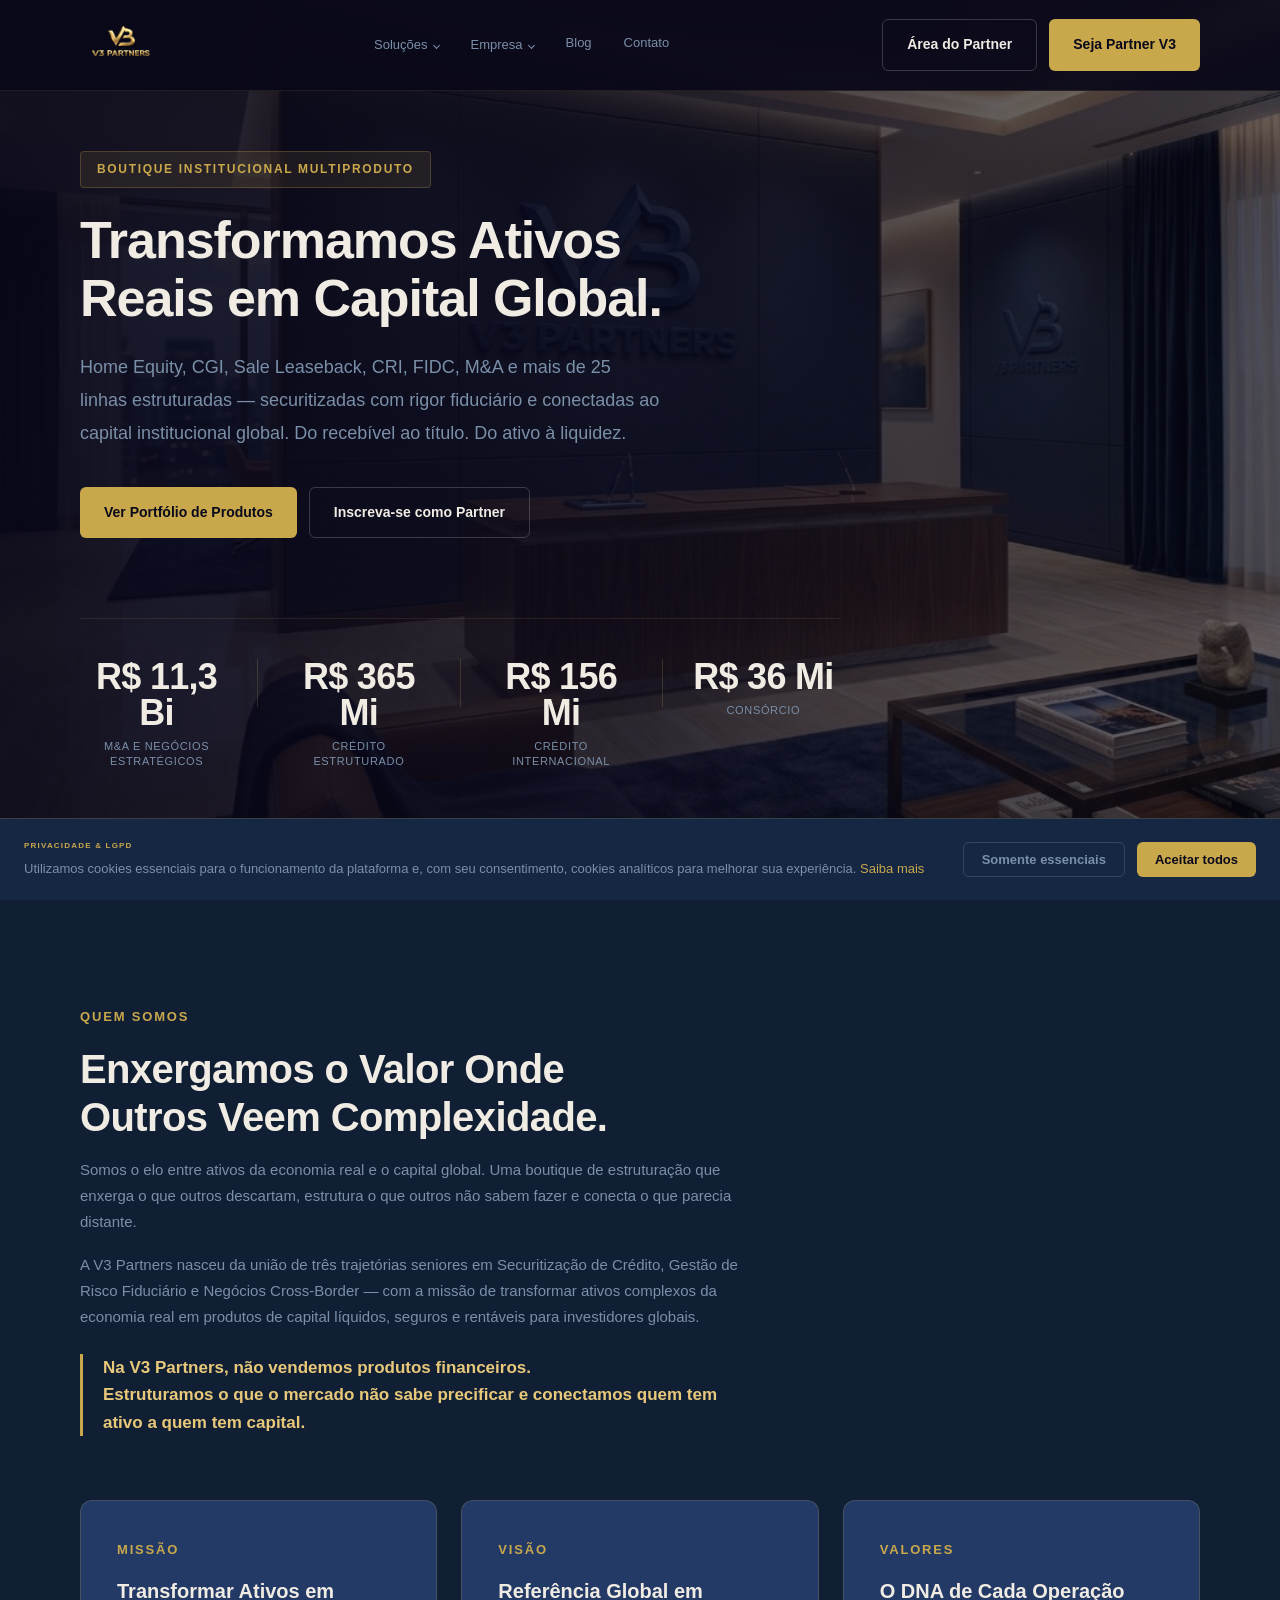
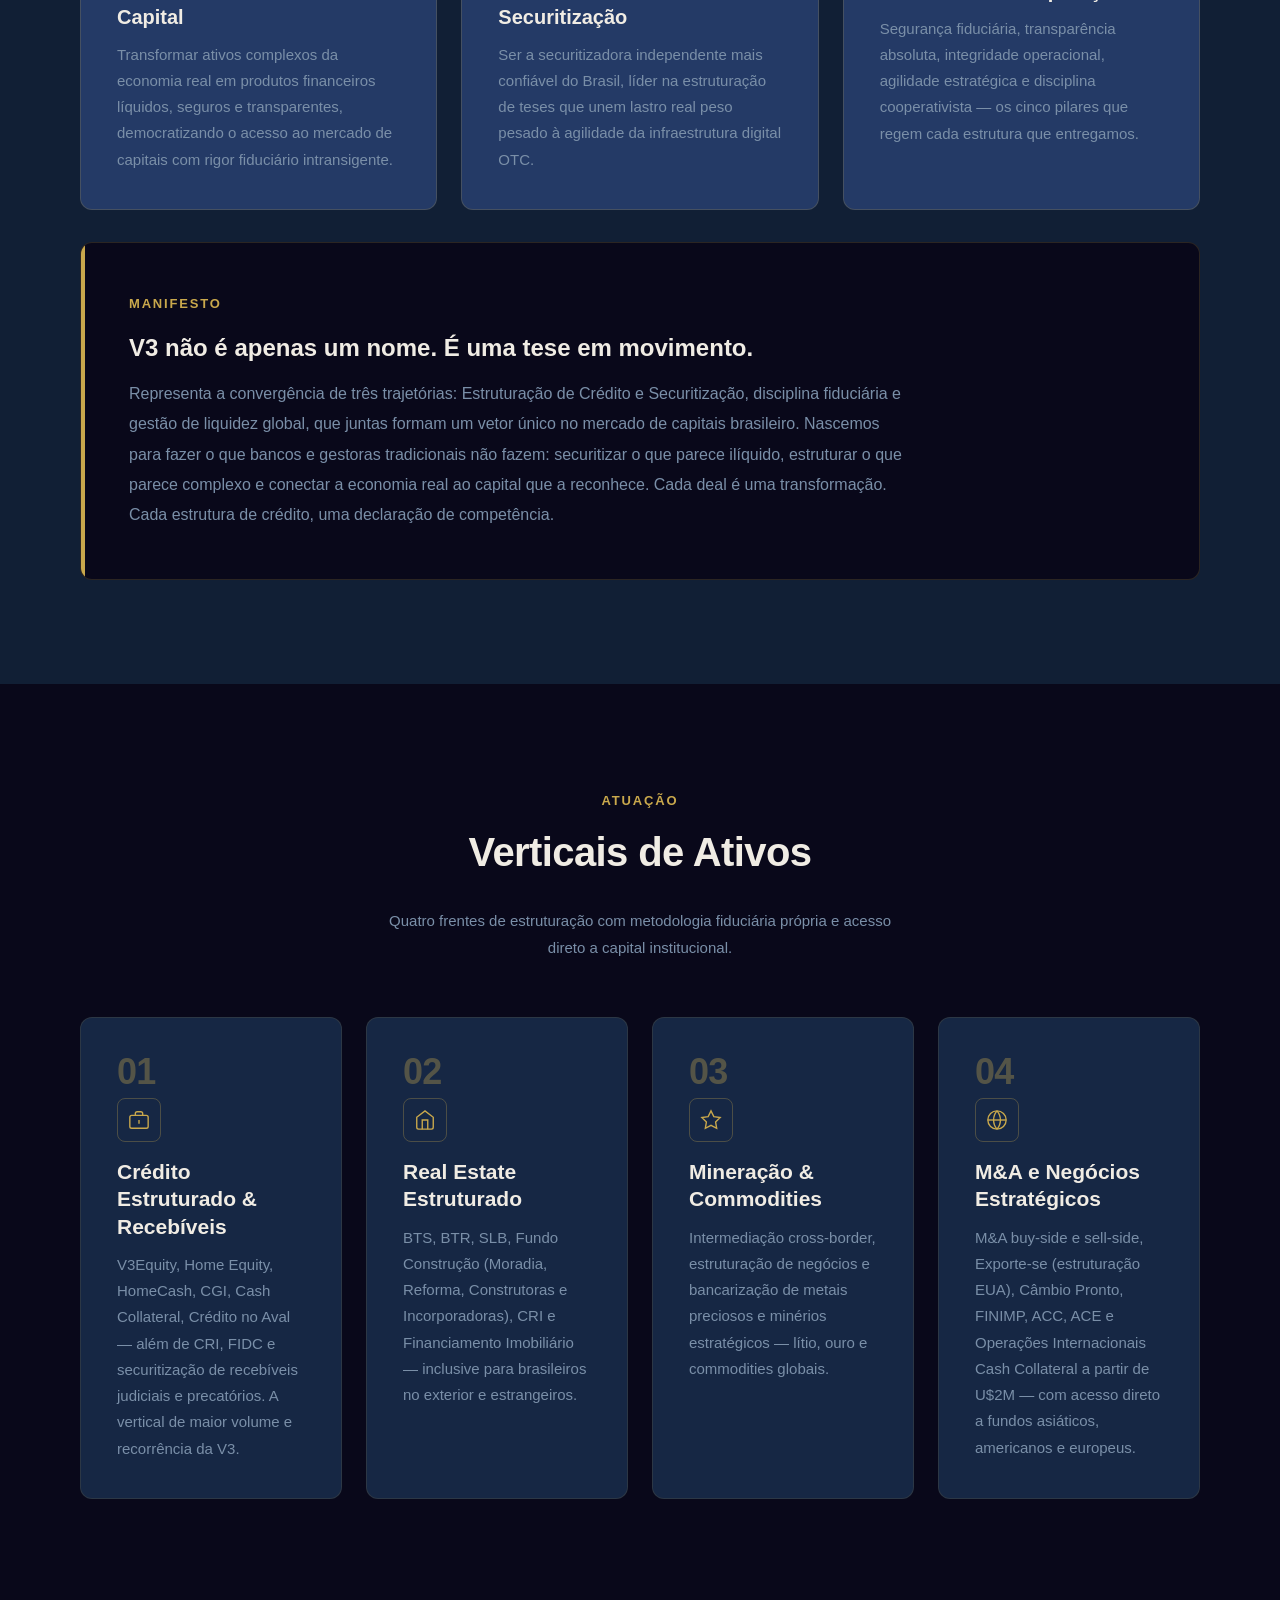
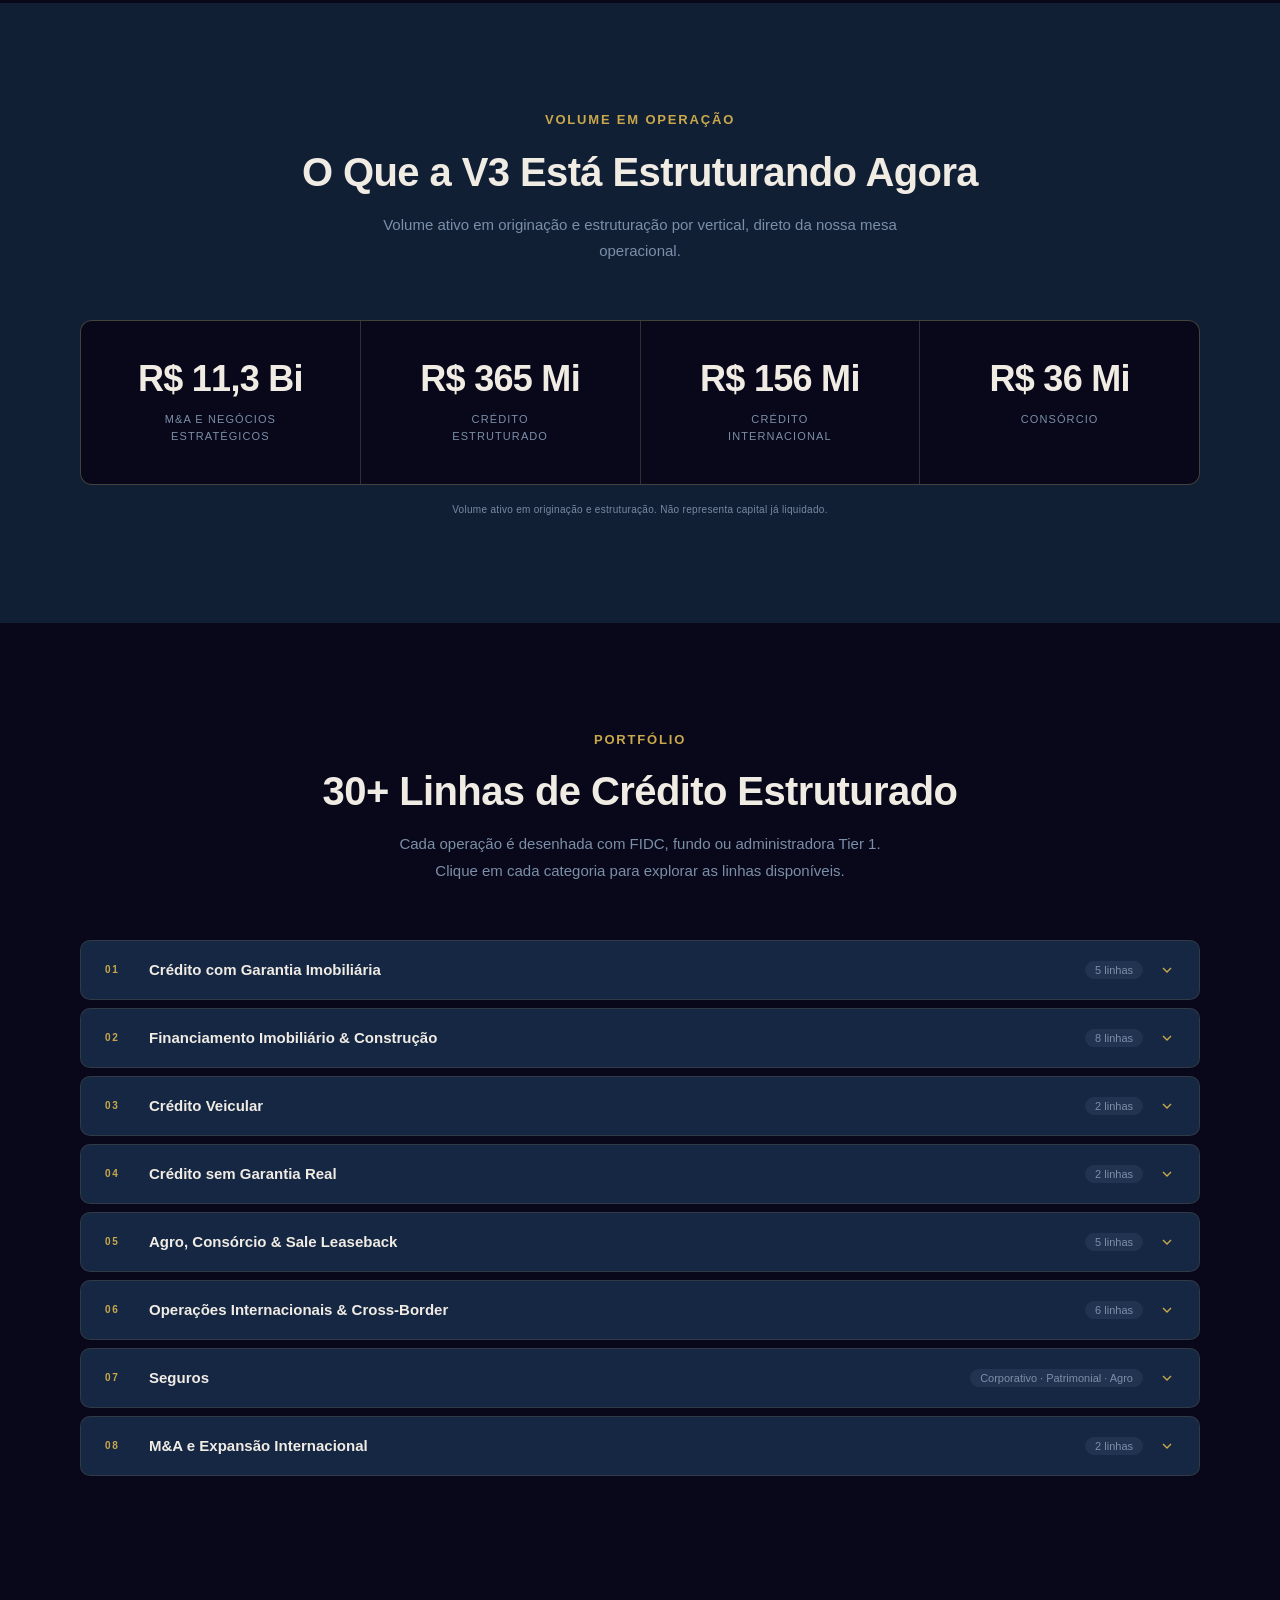
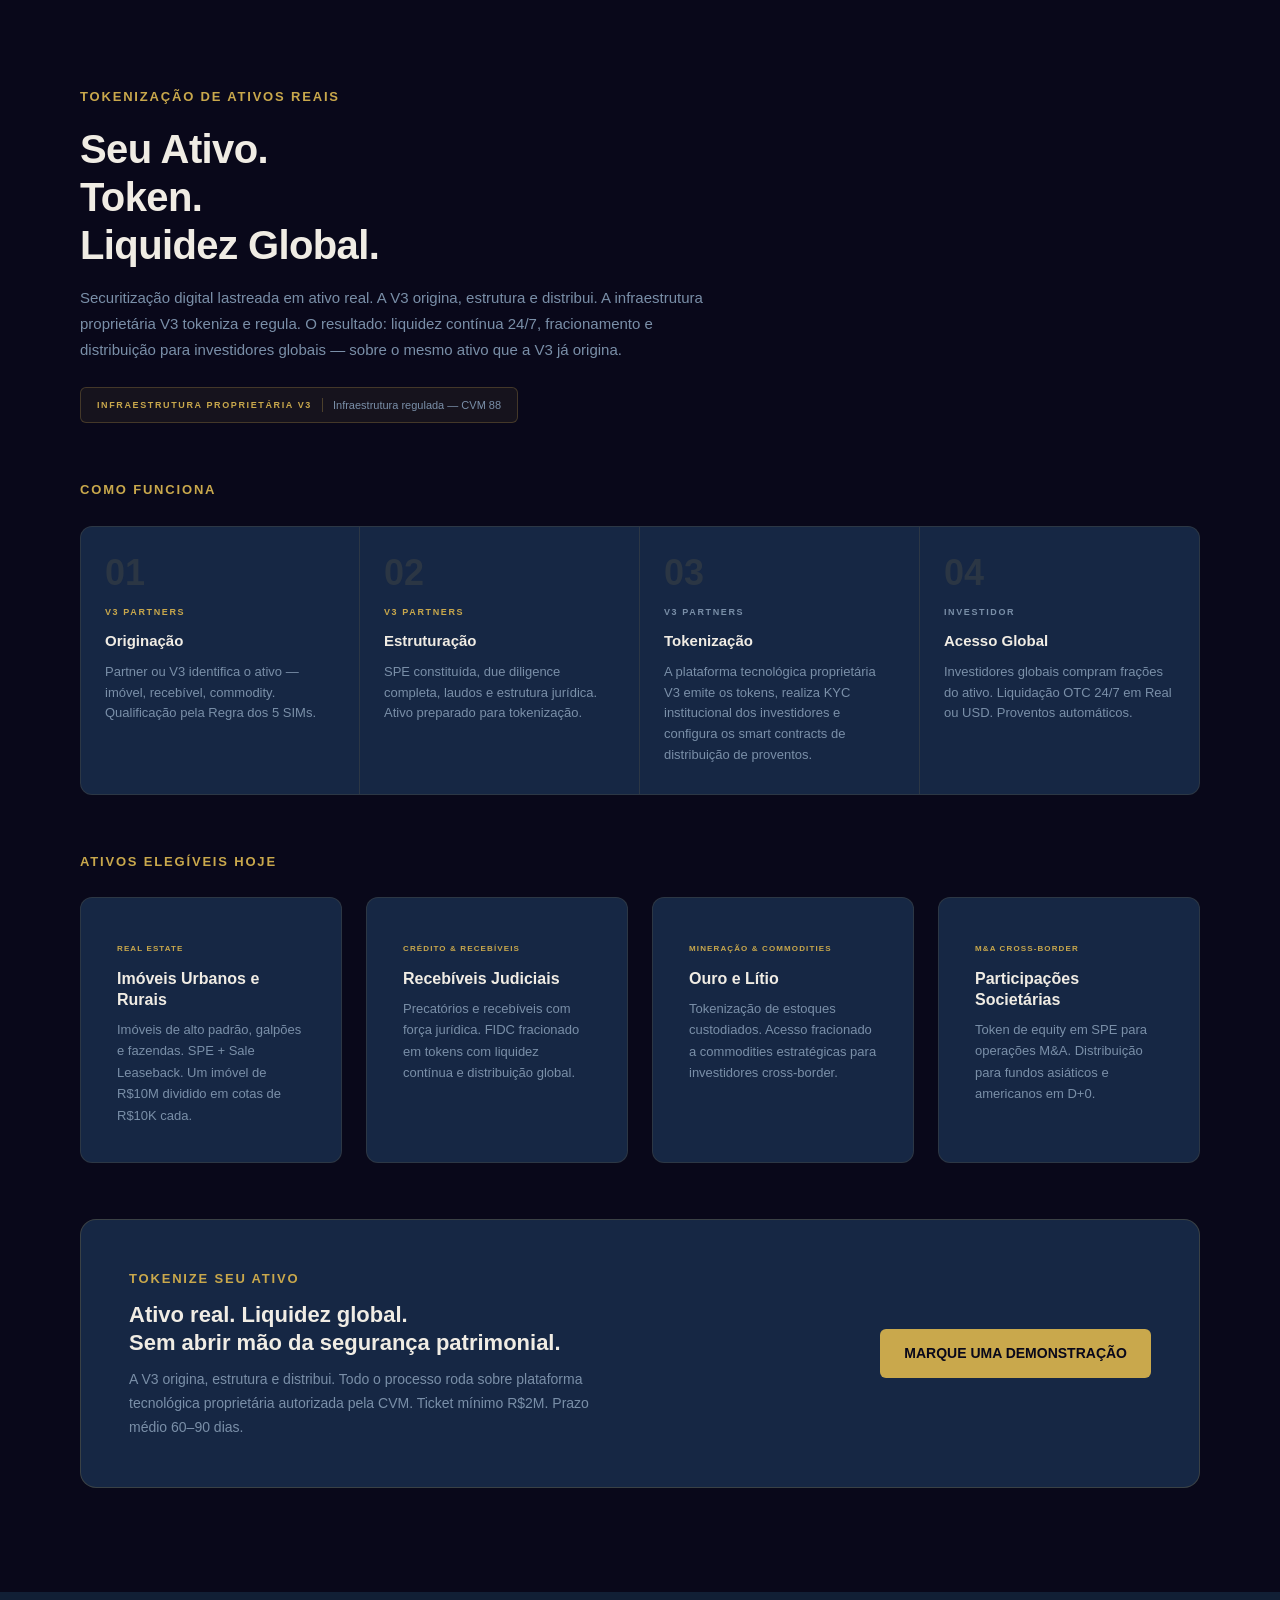
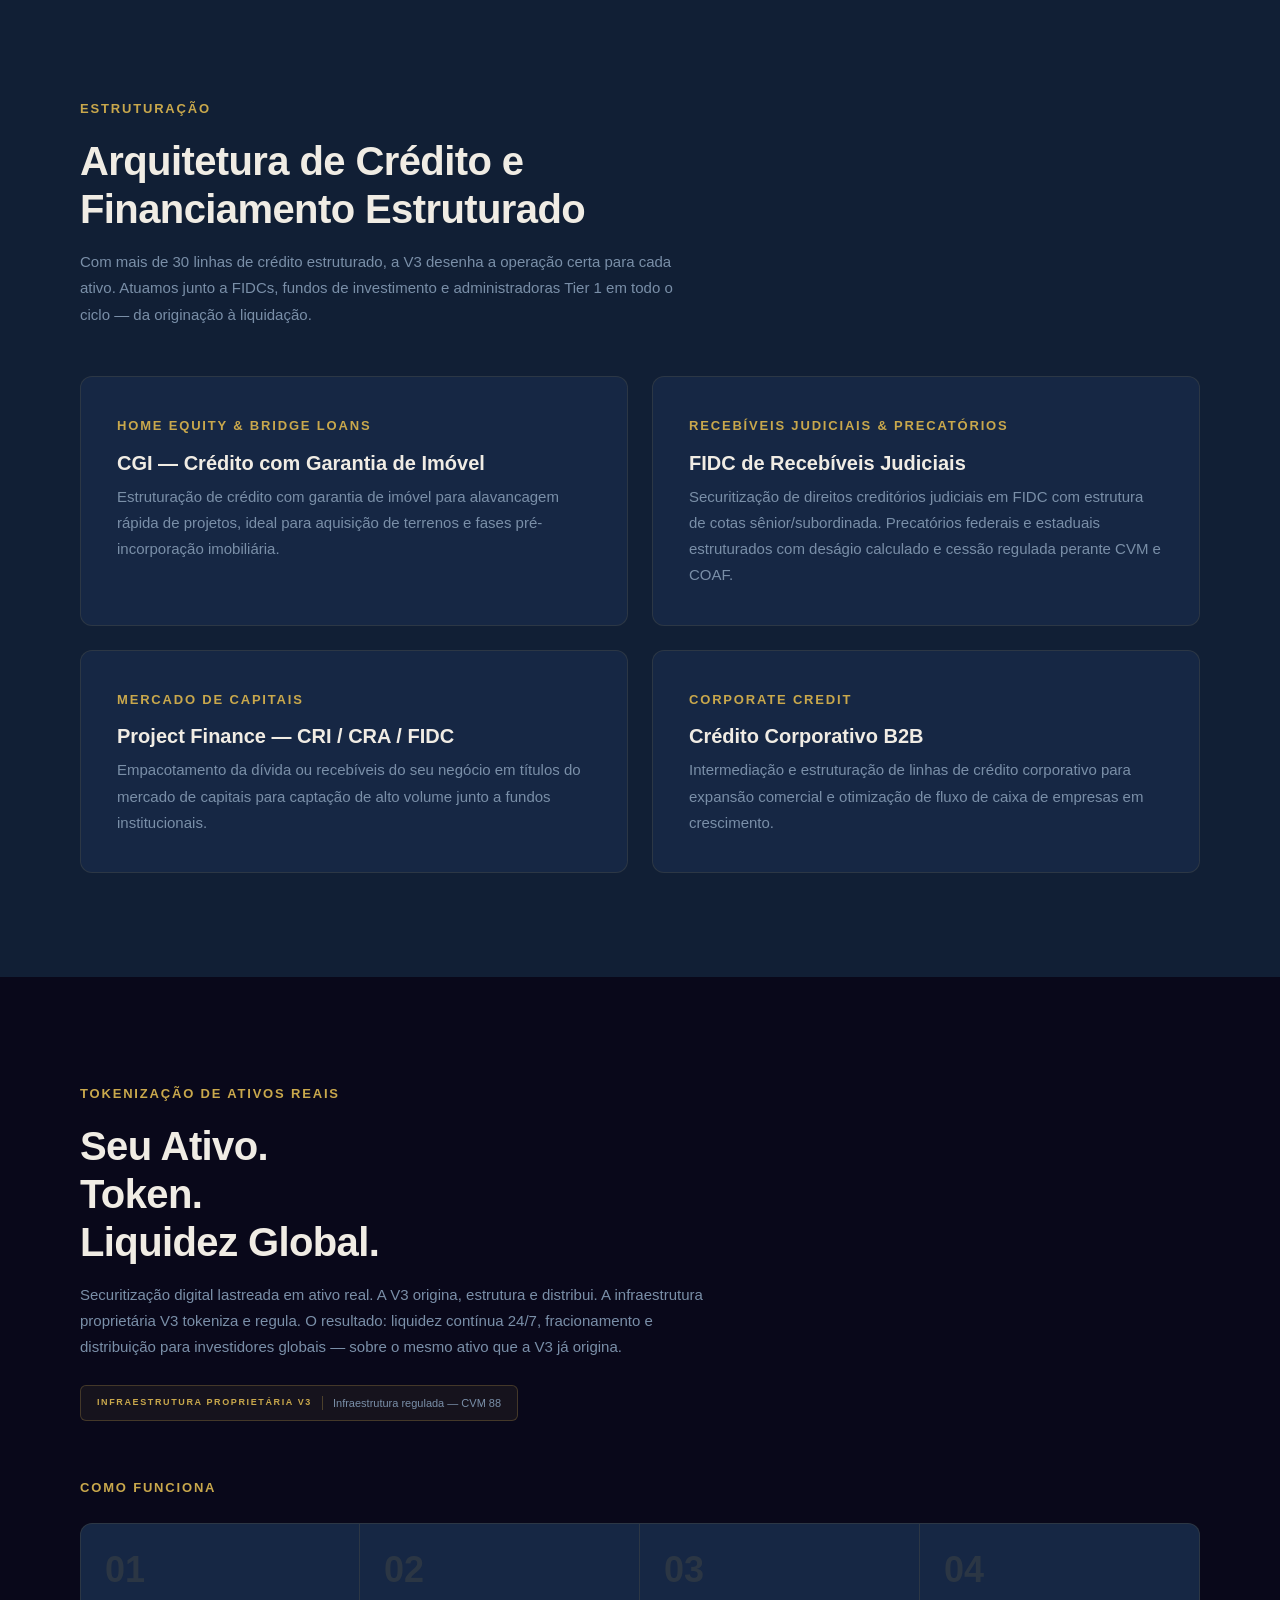
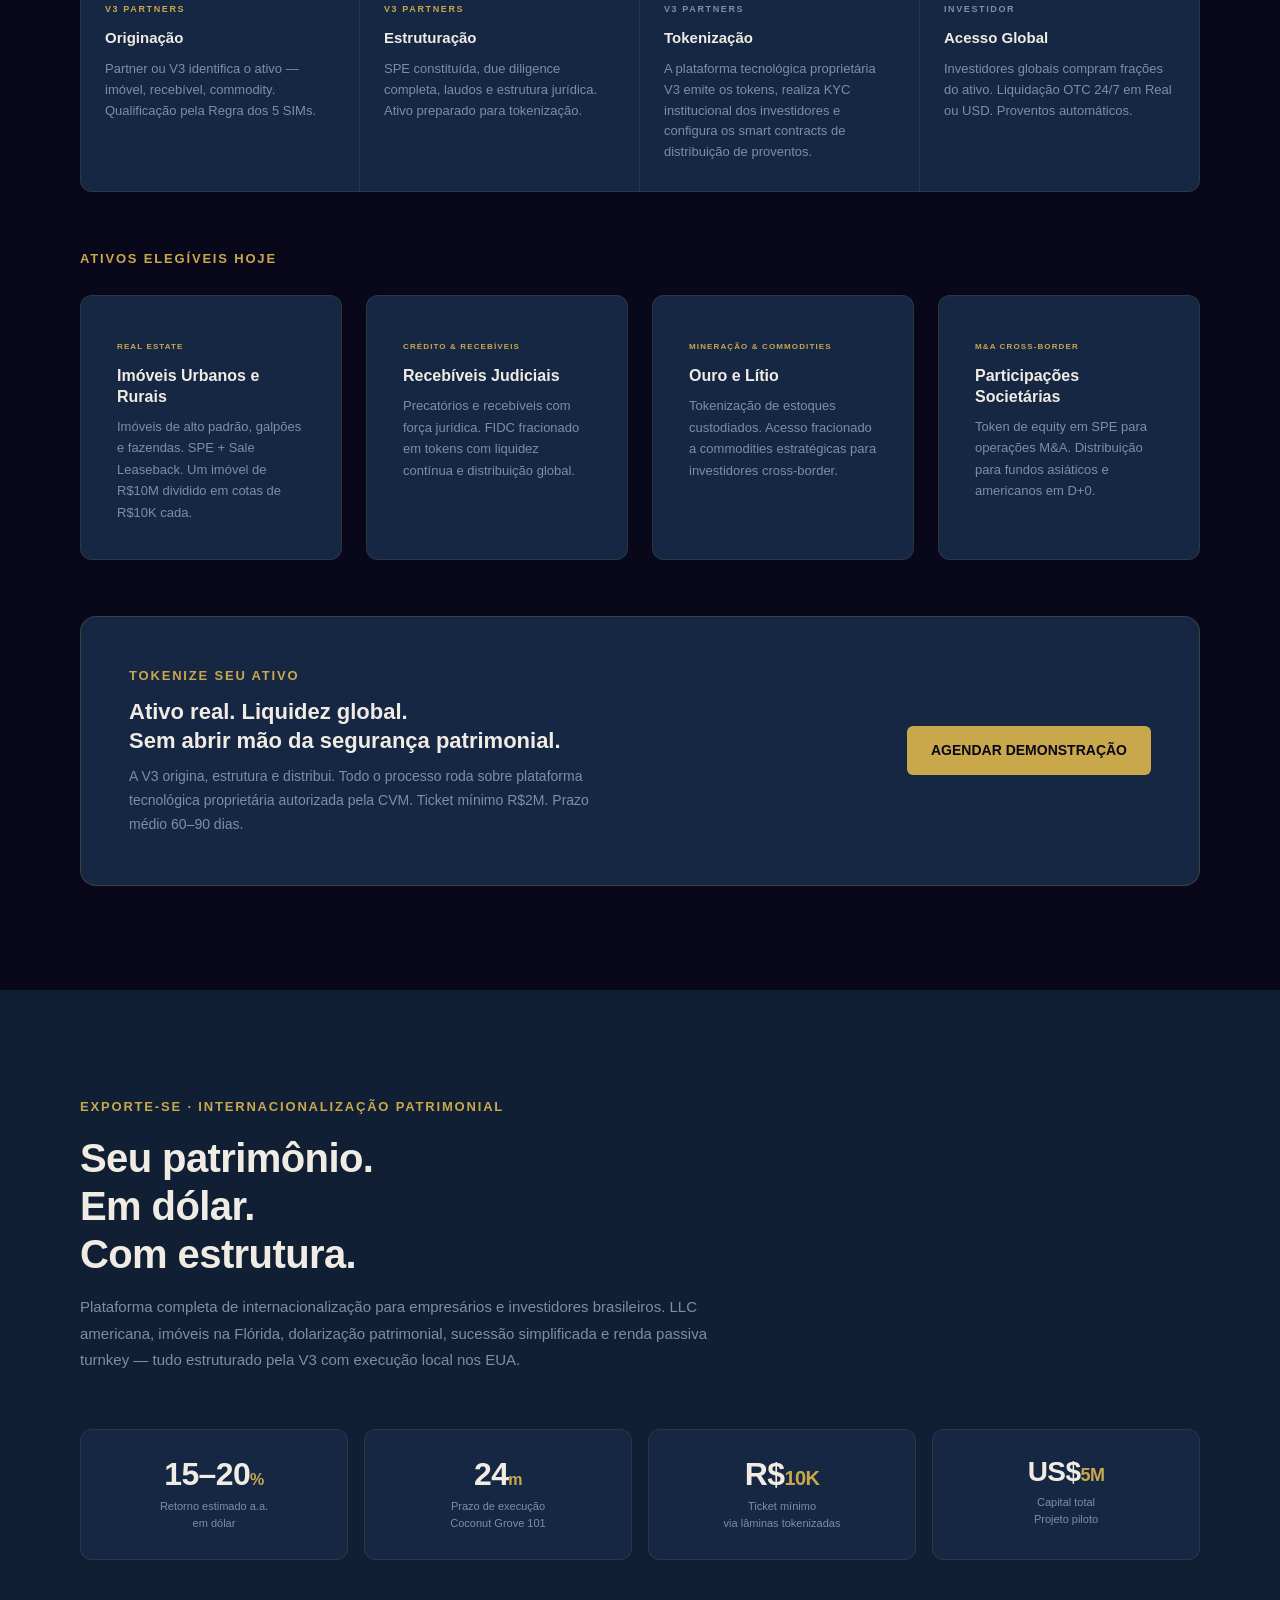
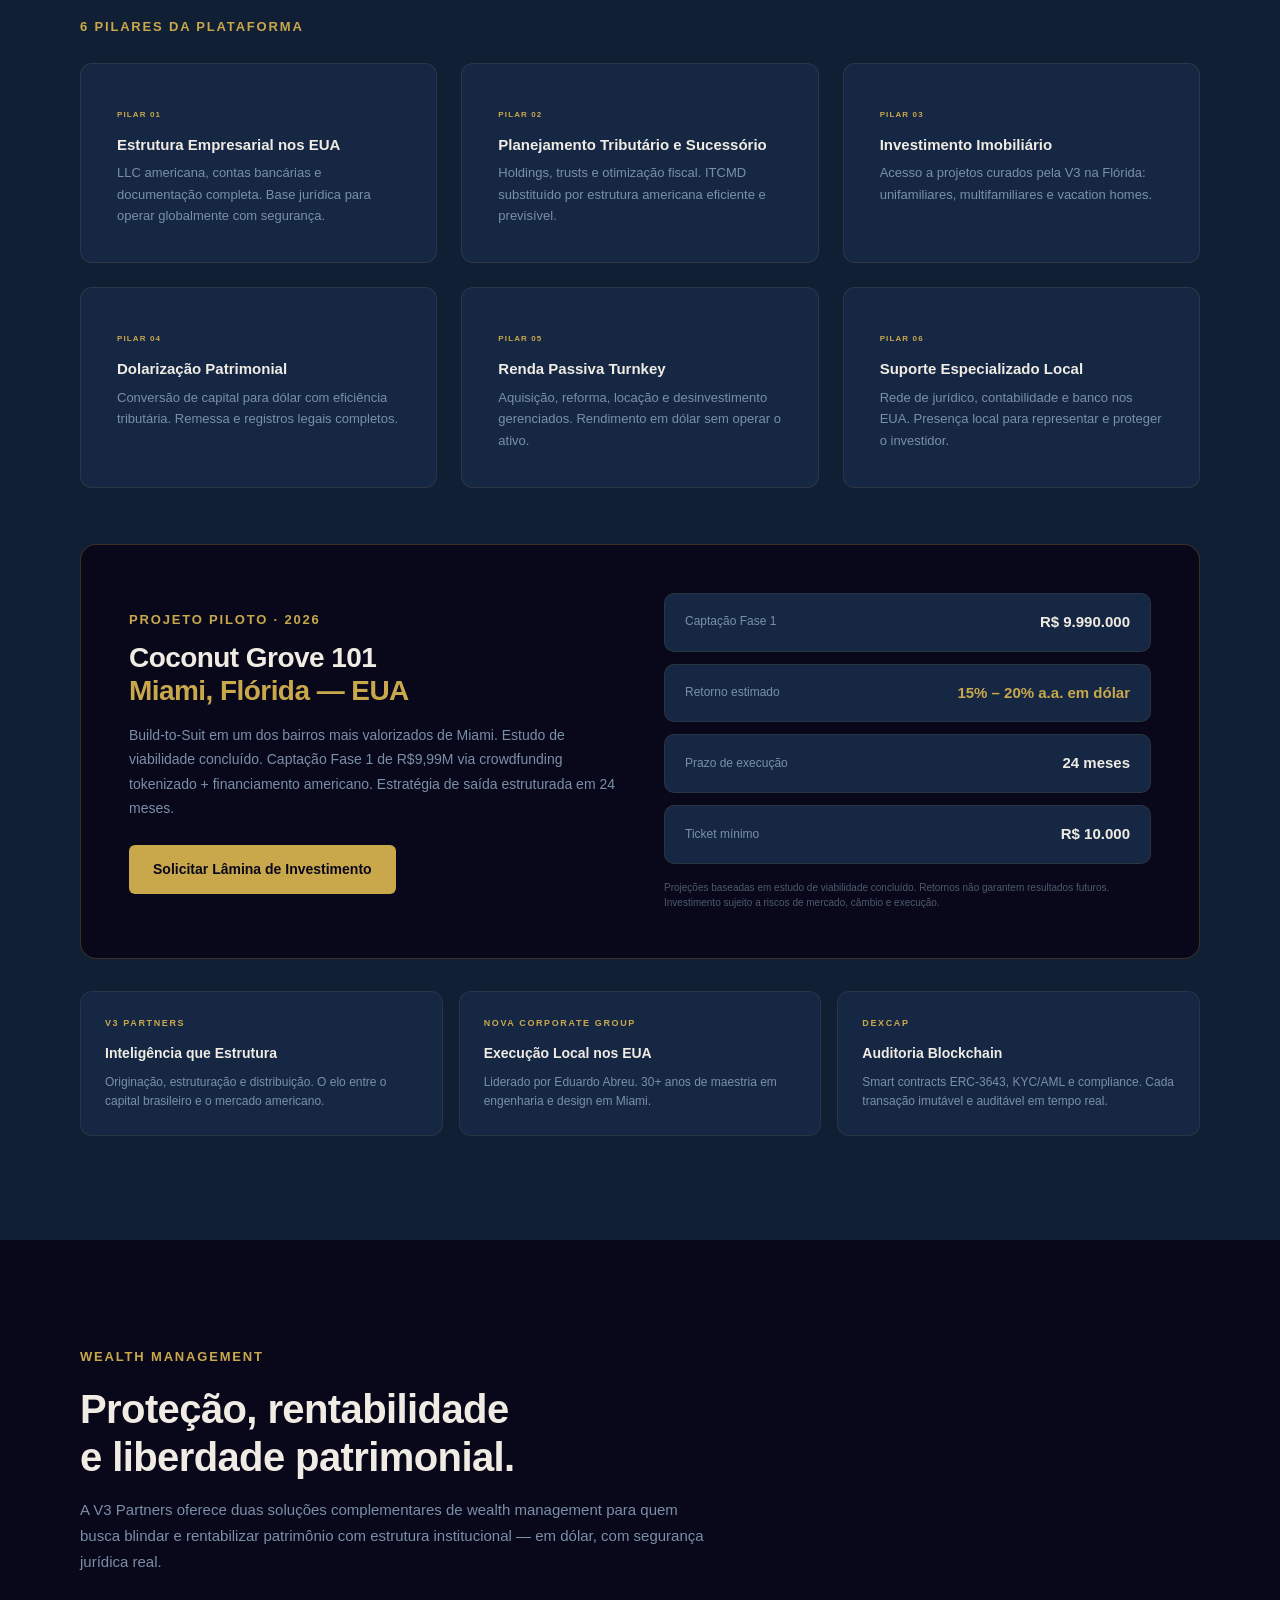
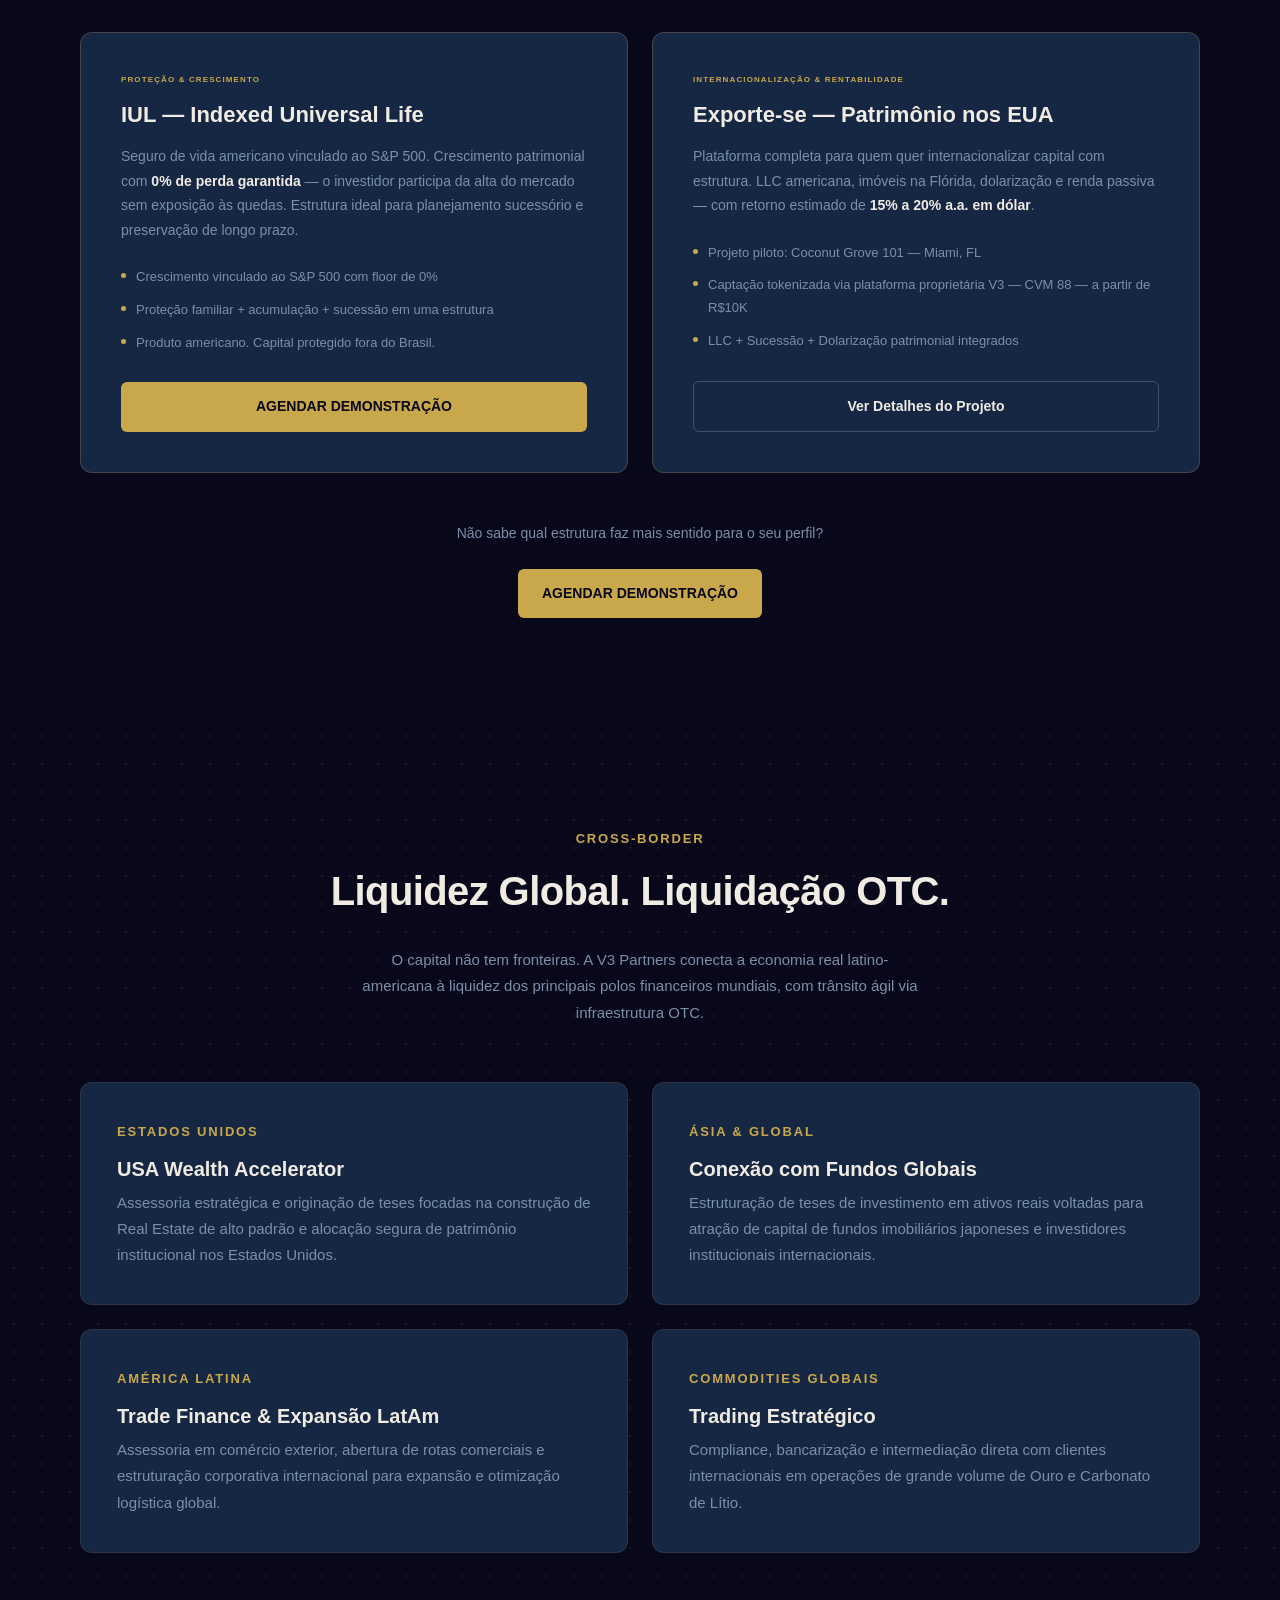
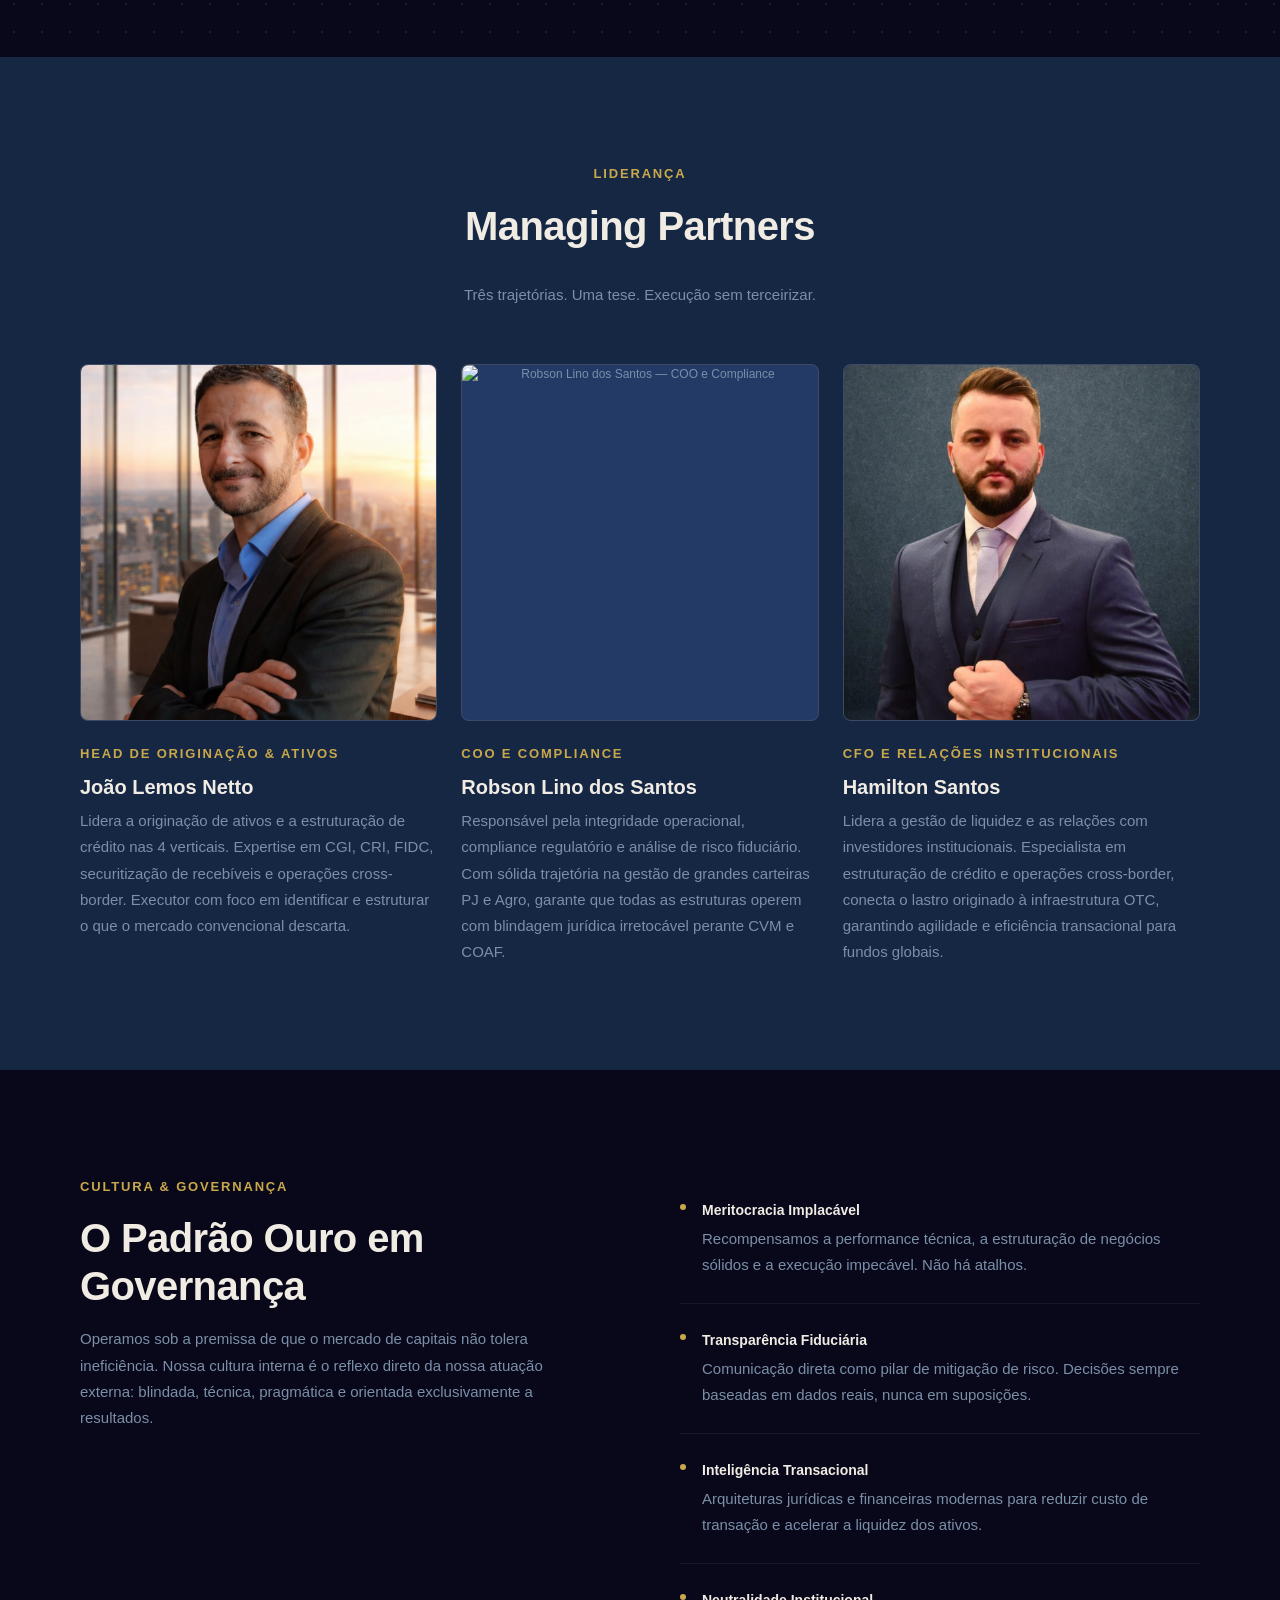
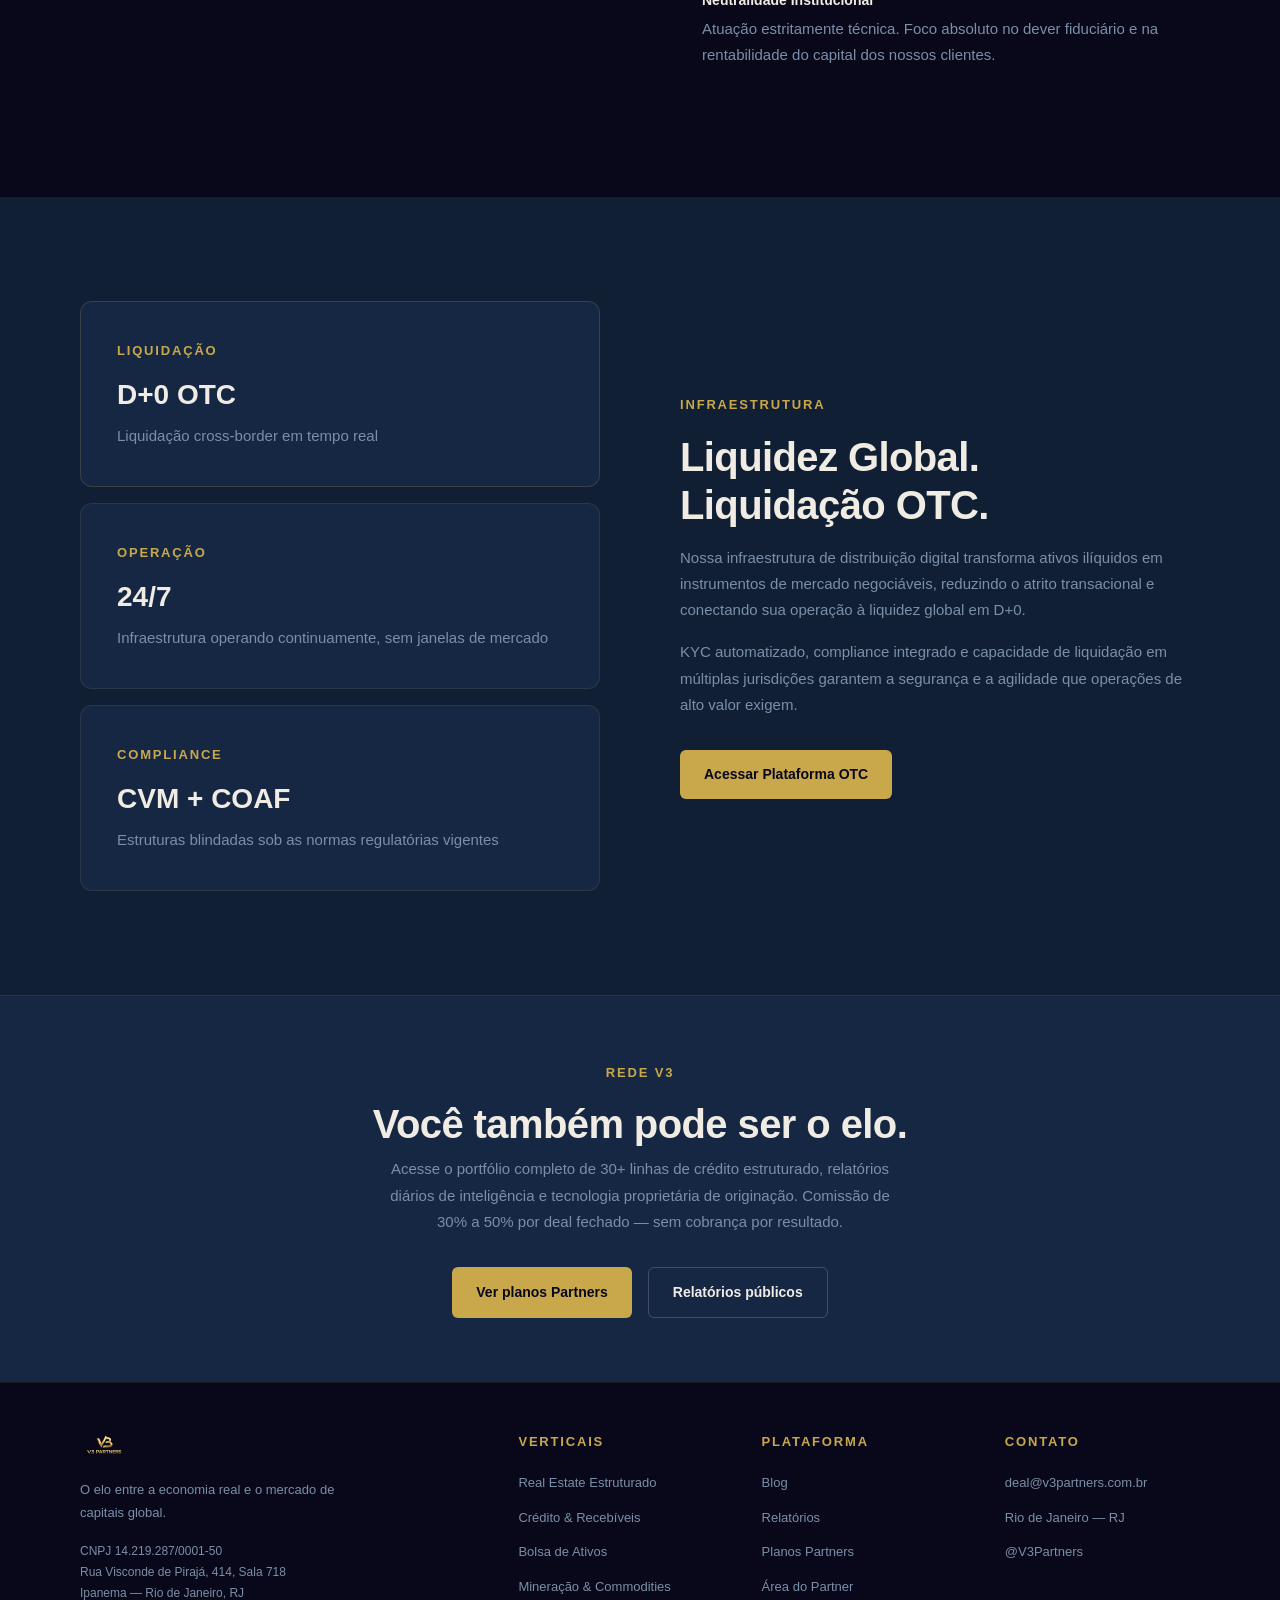
==== commit ae191792: "fix(seo): liga pagina orfa Bolsa de Ativos ao menu e rodape do site + contato do Dr. Athaydes - bols" ====
--- a/index.html
+++ b/index.html
@@ -101,7 +101,7 @@
   <meta http-equiv="X-Frame-Options" content="DENY" />
   <meta http-equiv="Referrer-Policy" content="strict-origin-when-cross-origin" />
   <meta http-equiv="Permissions-Policy" content="camera=(), microphone=(), geolocation=(), payment=()" />
-  <meta http-equiv="Content-Security-Policy" content="default-src 'self'; style-src 'self' 'unsafe-inline' https://fonts.googleapis.com; font-src 'self' https://fonts.gstatic.com; script-src 'self' 'unsafe-inline' https://www.googletagmanager.com https://connect.facebook.net; img-src 'self' data: https:; connect-src 'self' https://www.google-analytics.com https://analytics.google.com https://www.googletagmanager.com https://www.facebook.com https://connect.facebook.net; frame-ancestors 'none';" />
+  <meta http-equiv="Content-Security-Policy" content="default-src 'self'; style-src 'self' 'unsafe-inline' https://fonts.googleapis.com; font-src 'self' https://fonts.gstatic.com; script-src 'self' 'unsafe-inline' https://www.googletagmanager.com https://connect.facebook.net https://www.googleadservices.com https://googleads.g.doubleclick.net; img-src 'self' data: https:; connect-src 'self' https://www.google-analytics.com https://analytics.google.com https://www.googletagmanager.com https://www.facebook.com https://connect.facebook.net https://www.googleadservices.com https://googleads.g.doubleclick.net; frame-ancestors 'none';" />
 
   <!-- ══════════════════════════════════════
        SITEMAP / PRECONNECT
@@ -214,6 +214,12 @@
     function gtag(){dataLayer.push(arguments);}
     gtag('js', new Date());
     gtag('config', 'G-40BMZPHQ28');
+    // TODO Google Ads: quando a conta e a ação de conversão existirem,
+    // adicionar aqui: gtag('config', 'AW-CONVERSION_ID');
+    // e, no evento de conversão real (ex: envio do formulário de Partner):
+    // gtag('event', 'conversion', {'send_to': 'AW-CONVERSION_ID/LABEL'});
+    // CSP já libera googleadservices.com e googleads.g.doubleclick.net —
+    // não precisa mexer no CSP de novo quando o ID real chegar.
   </script>
 
   <!-- Meta Pixel Code -->
@@ -254,6 +260,7 @@
           <div class="dropdown-menu">
             <span class="dd-label">Estruturação</span>
             <a href="#estruturacao">Crédito &amp; Portfólio</a>
+            <a href="bolsa-de-ativos.html">Bolsa de Ativos</a>
             <a href="#tokenizacao">Tokenização de Ativos</a>
             <hr/>
             <span class="dd-label">Internacional</span>
@@ -1769,6 +1776,7 @@
           <ul style="list-style: none; display: flex; flex-direction: column; gap: 10px;">
             <li><a href="#verticais" style="color: var(--muted); text-decoration: none; font-size: 13px;">Real Estate Estruturado</a></li>
             <li><a href="#verticais" style="color: var(--muted); text-decoration: none; font-size: 13px;">Crédito & Recebíveis</a></li>
+            <li><a href="bolsa-de-ativos.html" style="color: var(--muted); text-decoration: none; font-size: 13px;">Bolsa de Ativos</a></li>
             <li><a href="#verticais" style="color: var(--muted); text-decoration: none; font-size: 13px;">Mineração & Commodities</a></li>
             <li><a href="#verticais" style="color: var(--muted); text-decoration: none; font-size: 13px;">M&A Cross-Border</a></li>
             <li><a href="#tokenizacao" style="color: var(--muted); text-decoration: none; font-size: 13px;">Tokenização de Ativos</a></li>
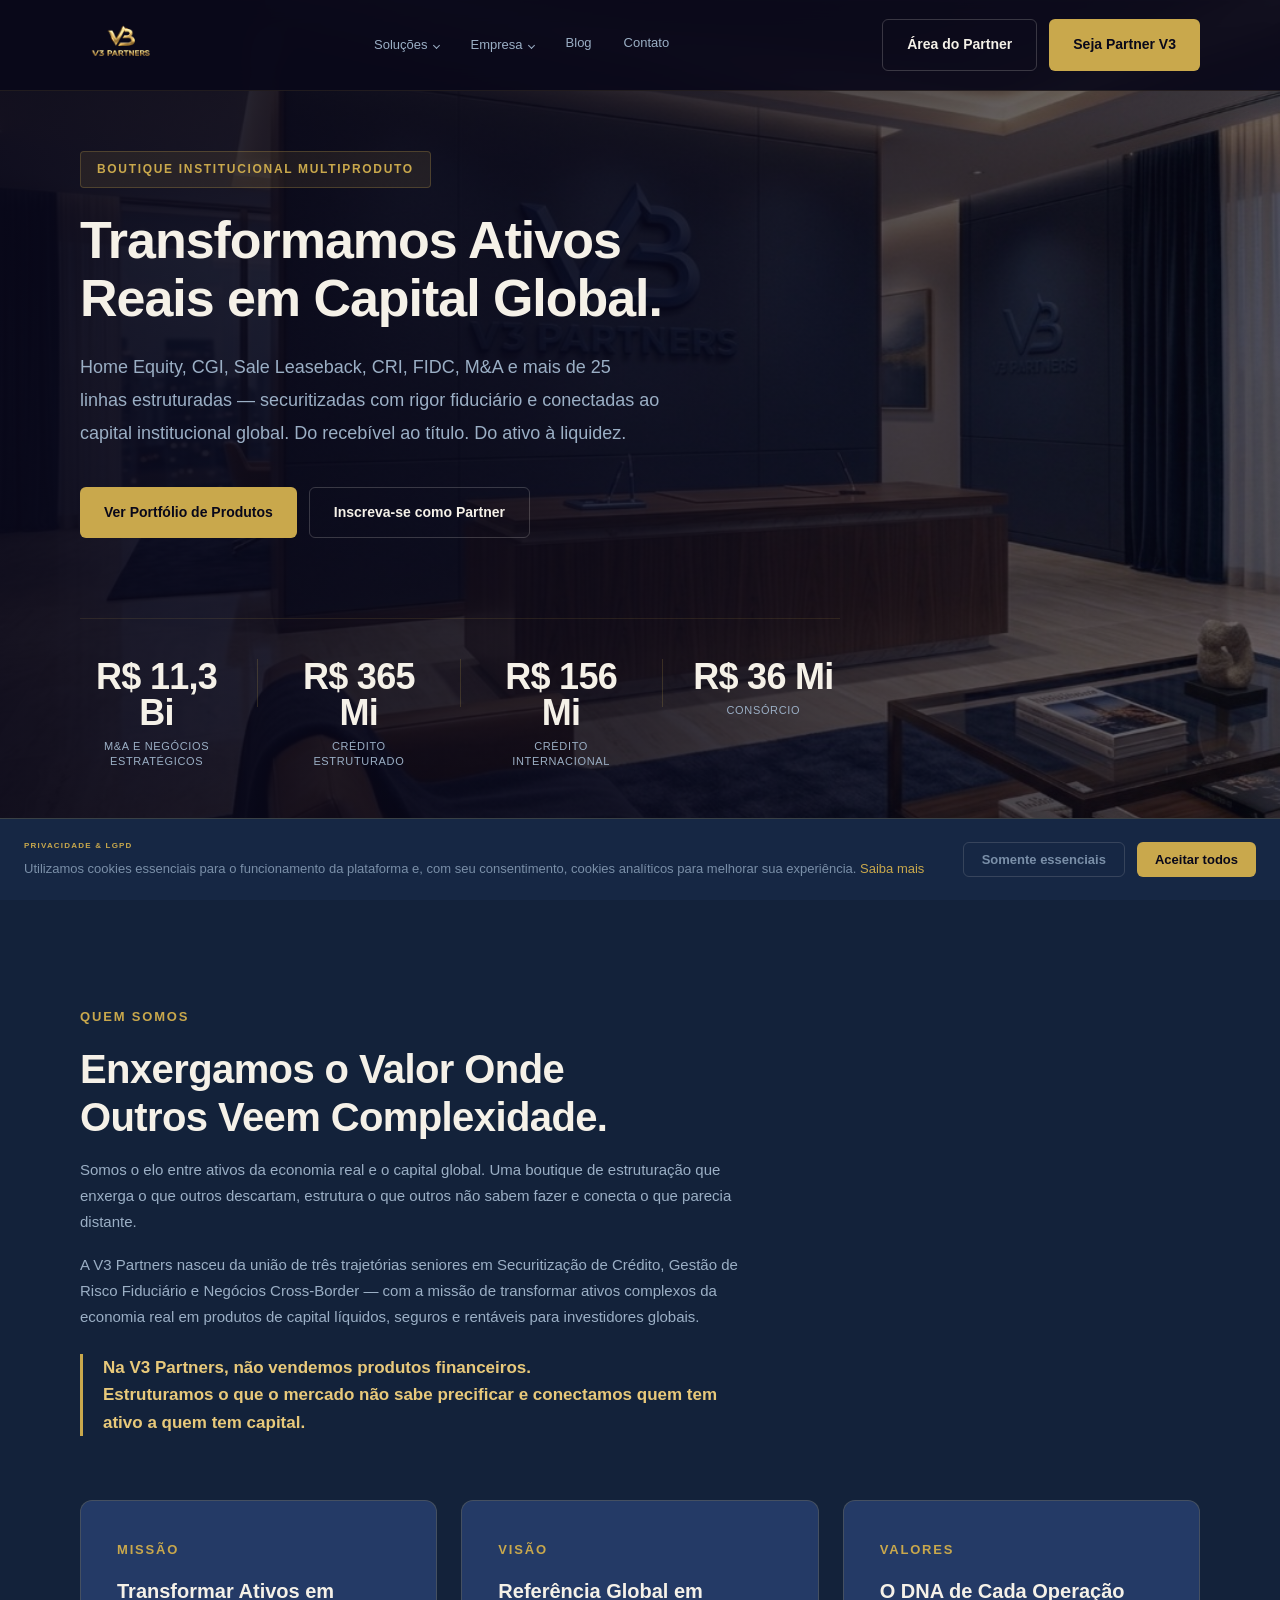
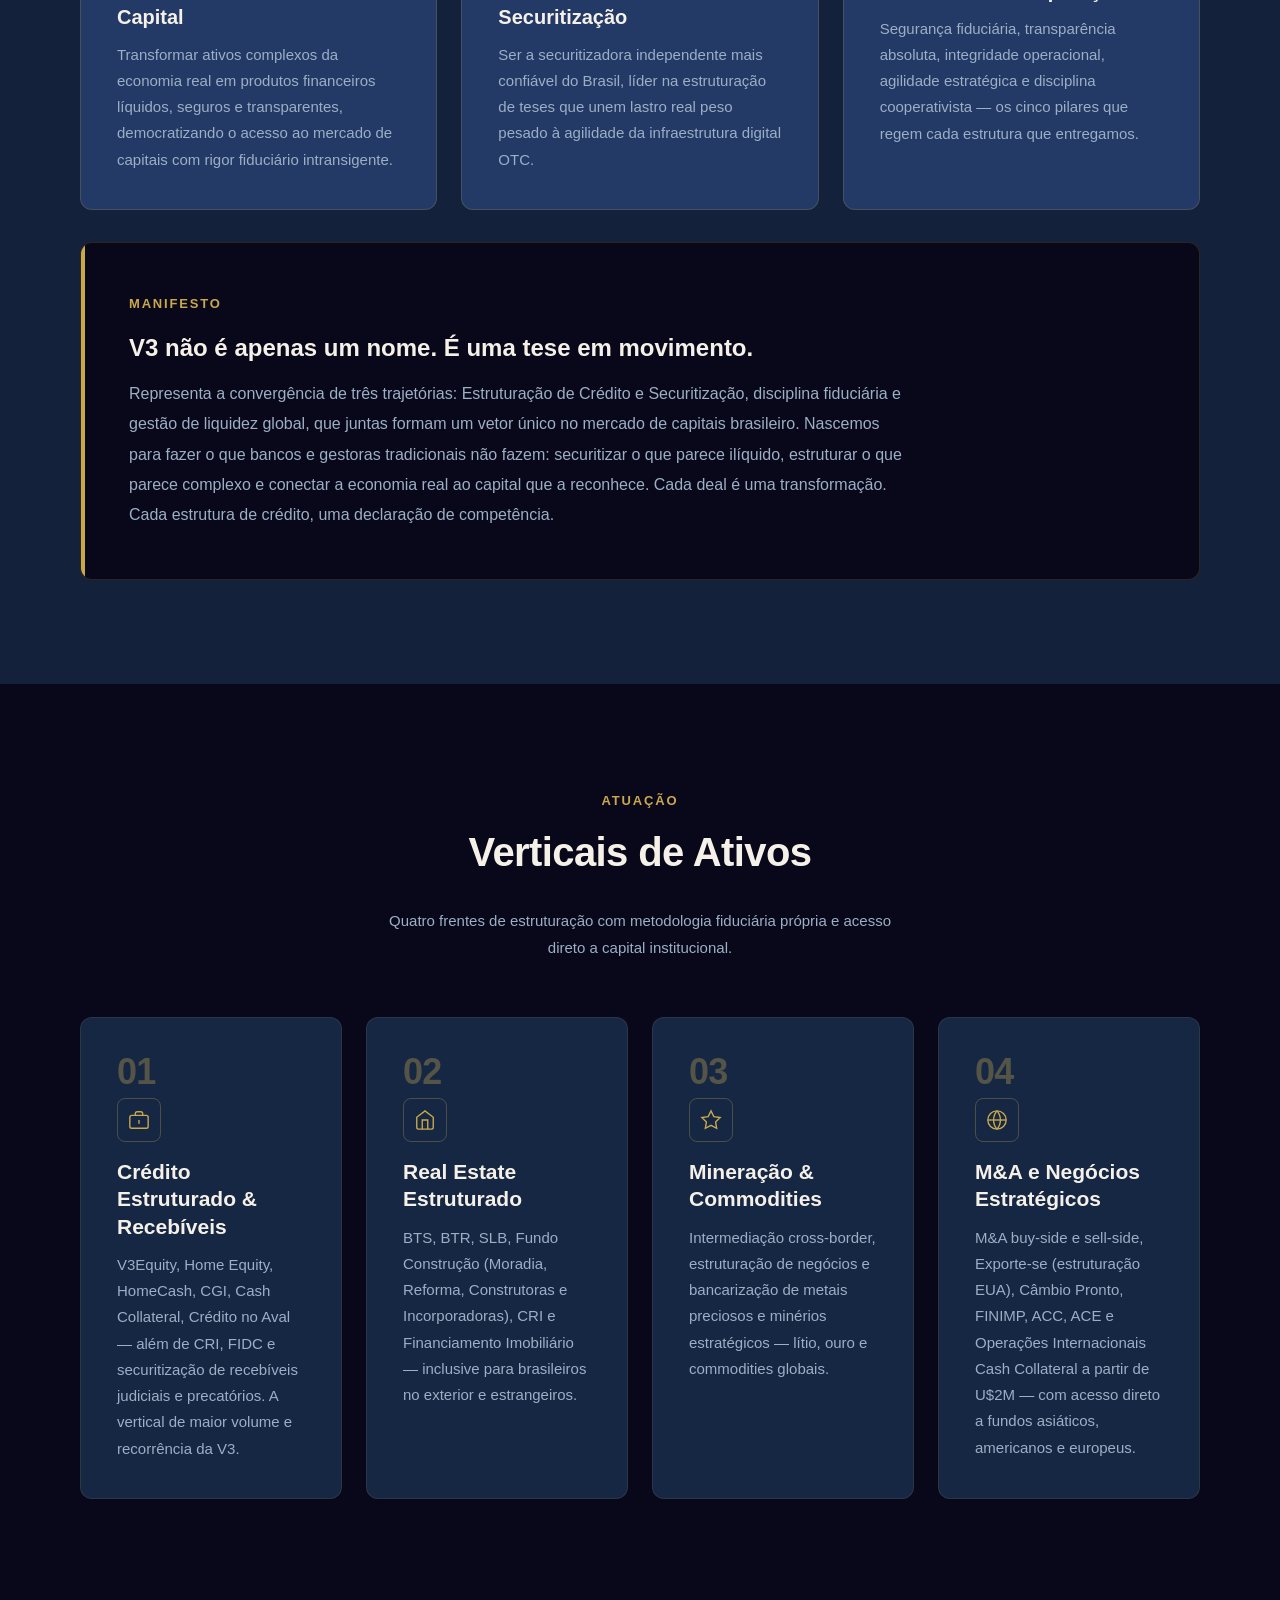
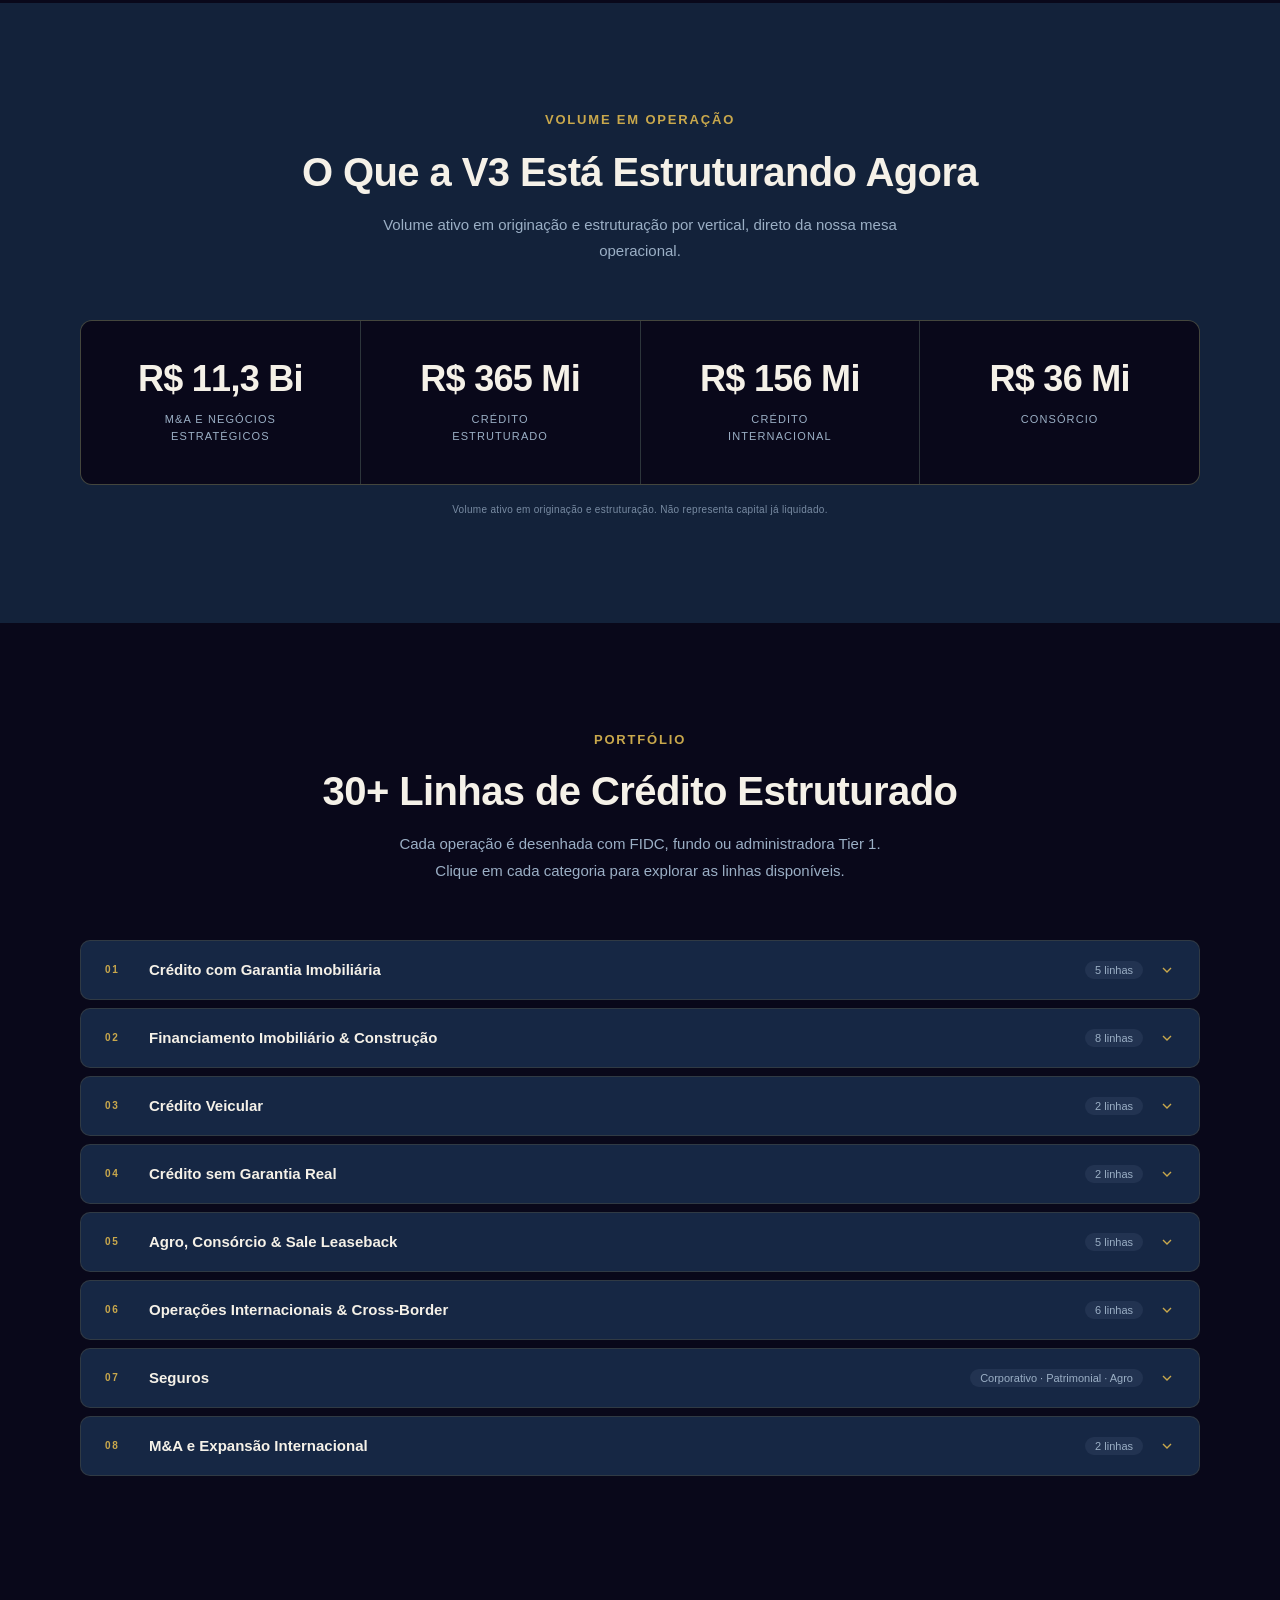
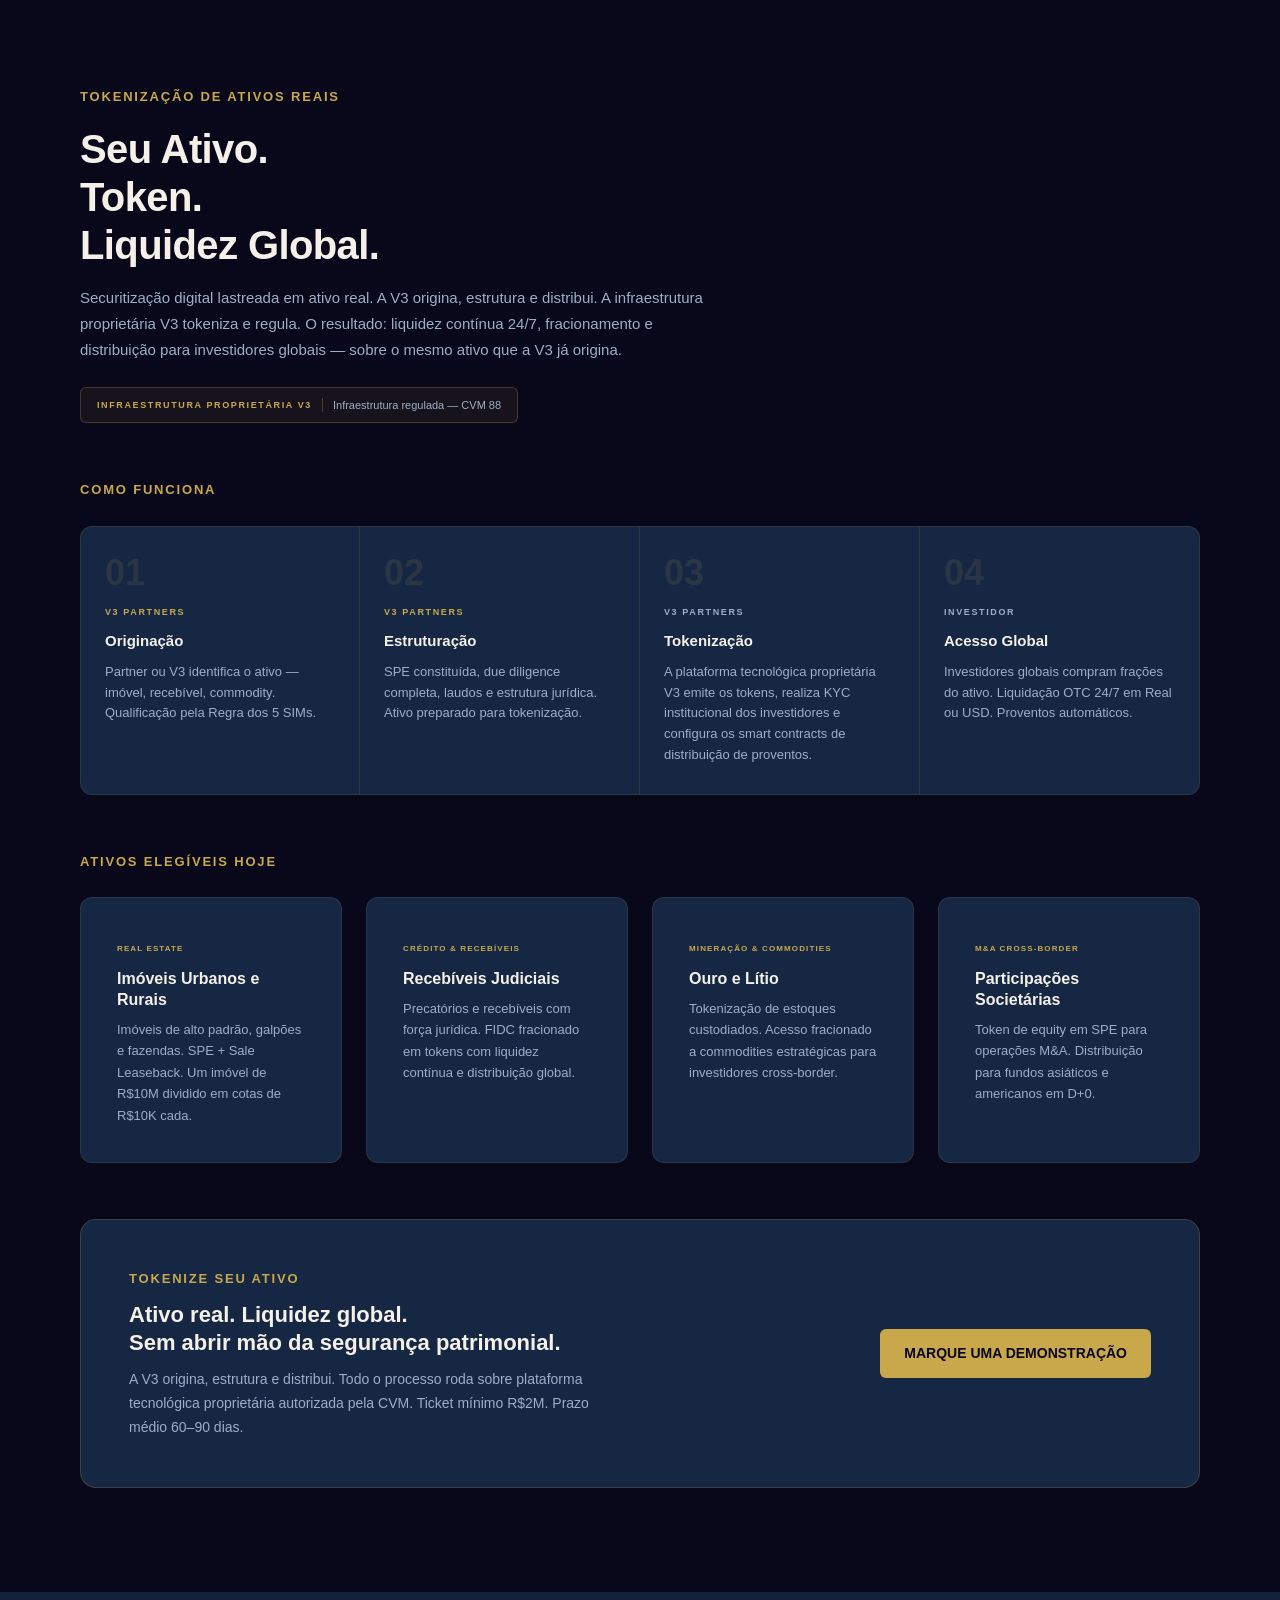
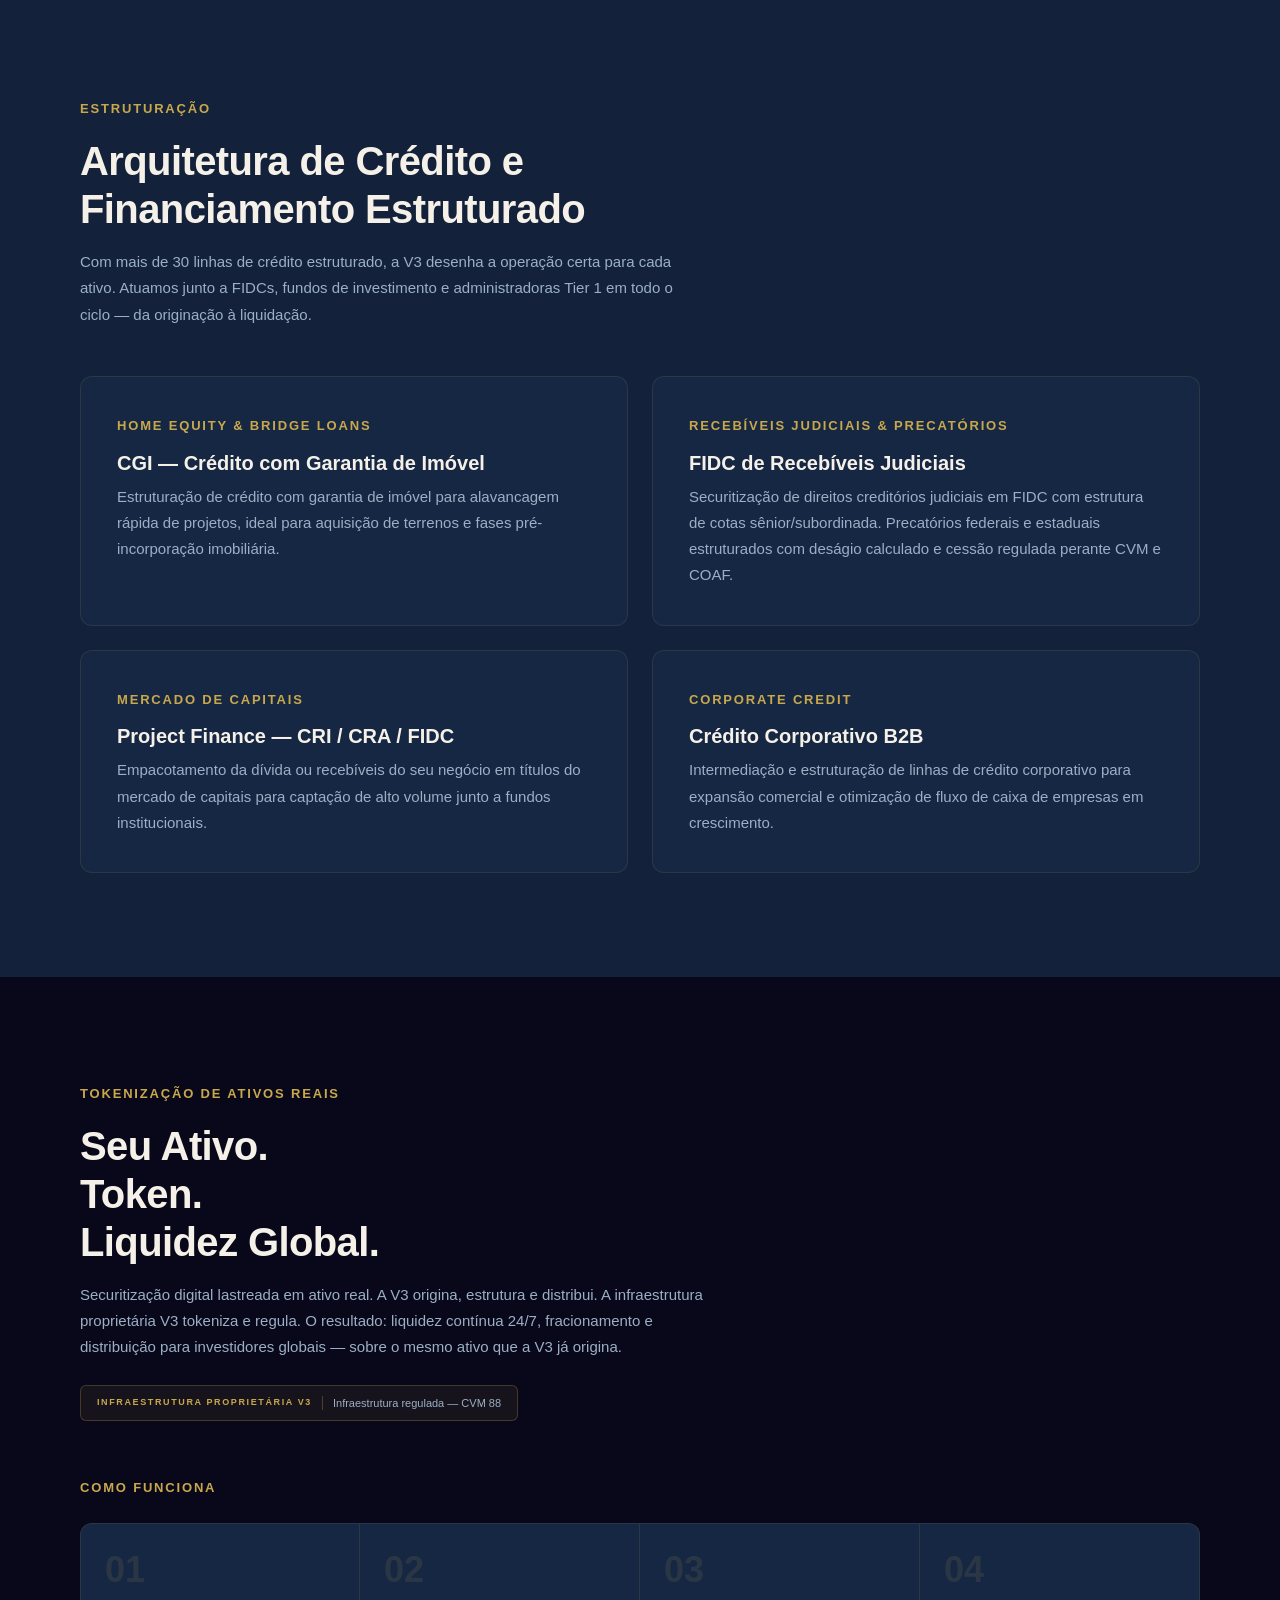
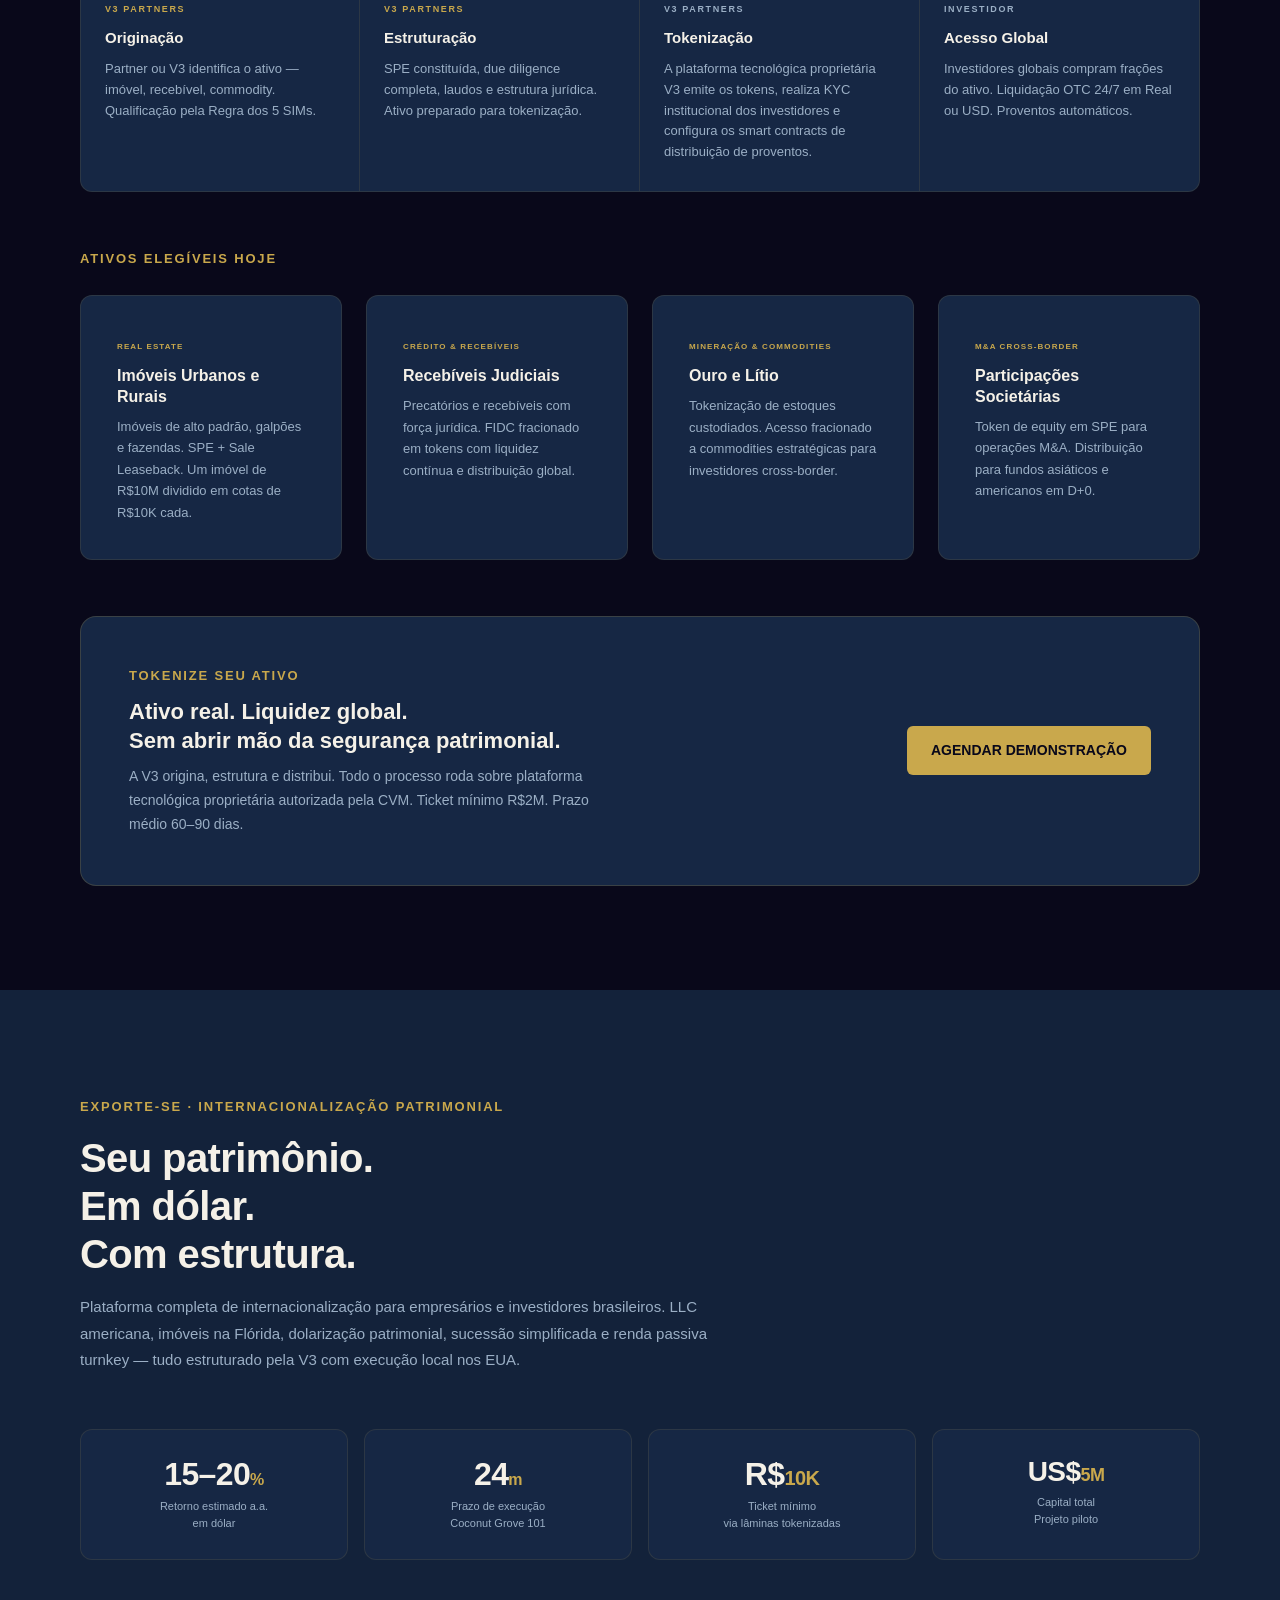
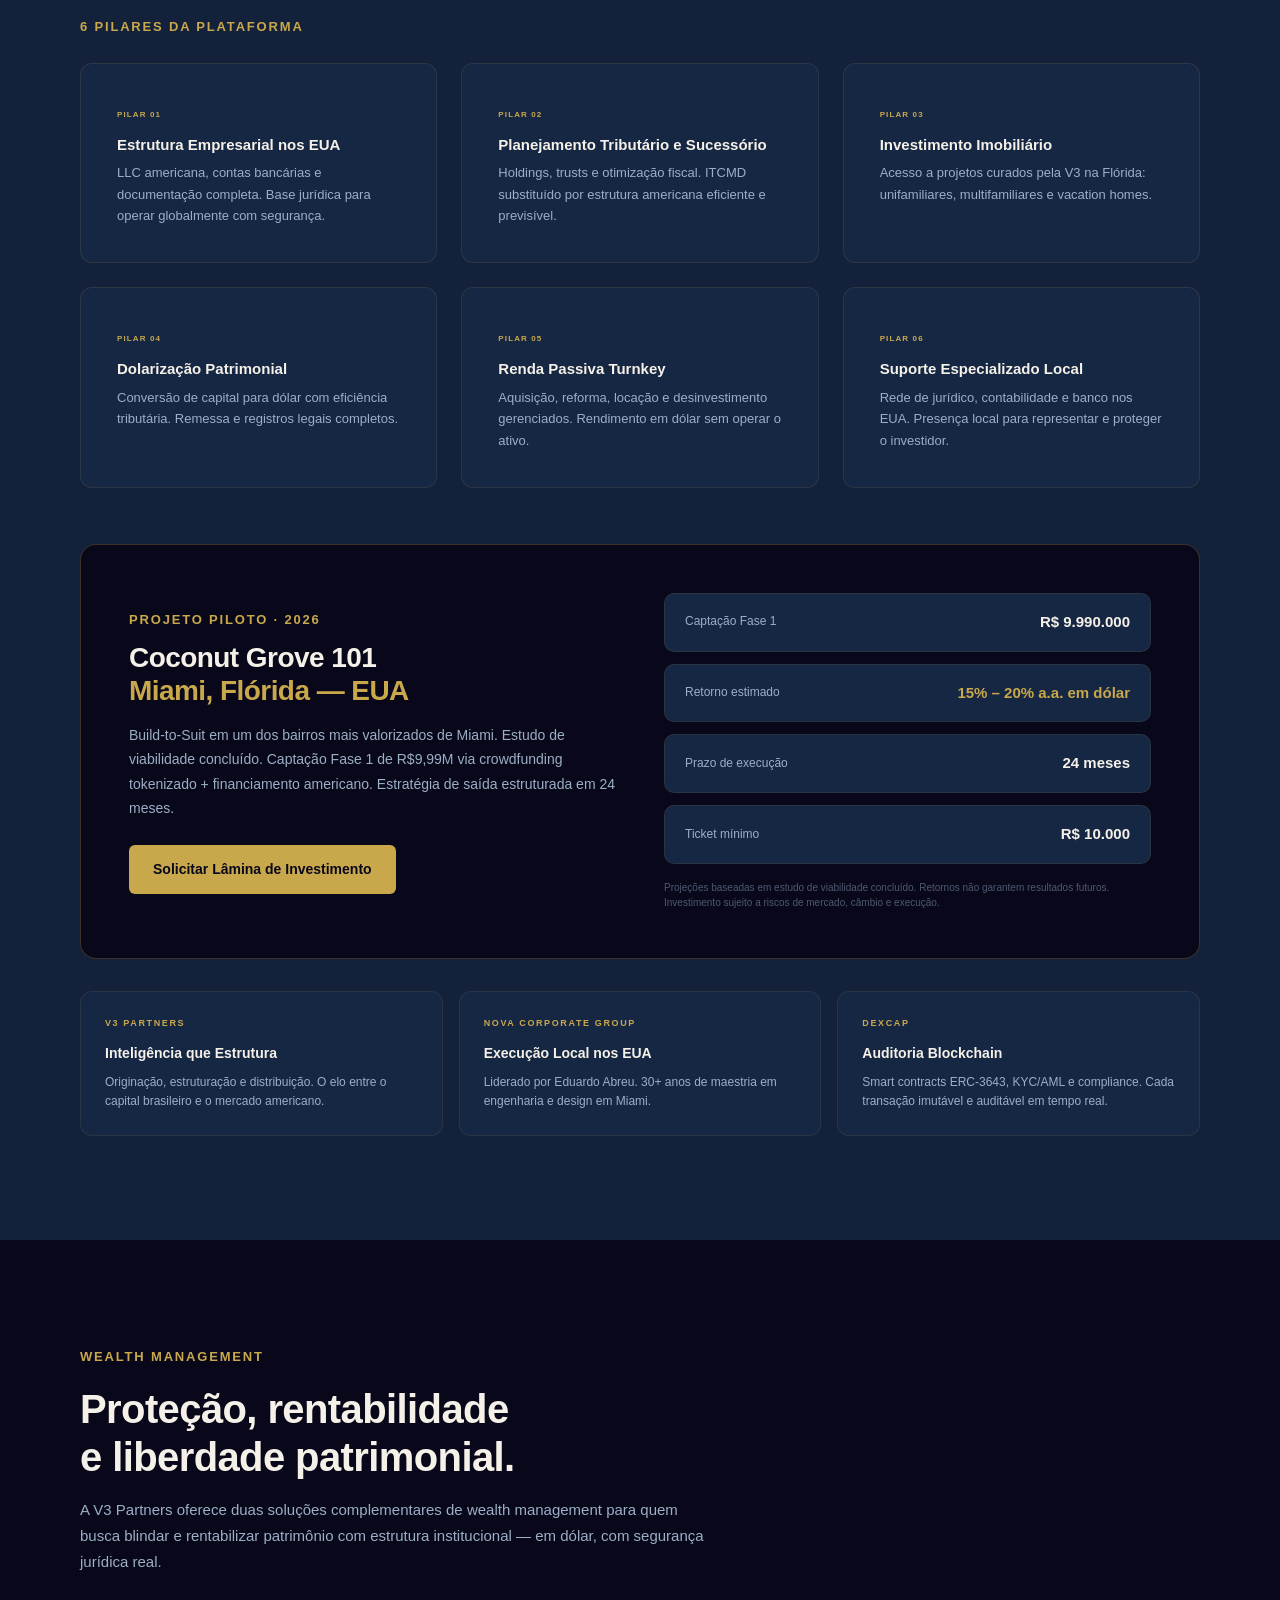
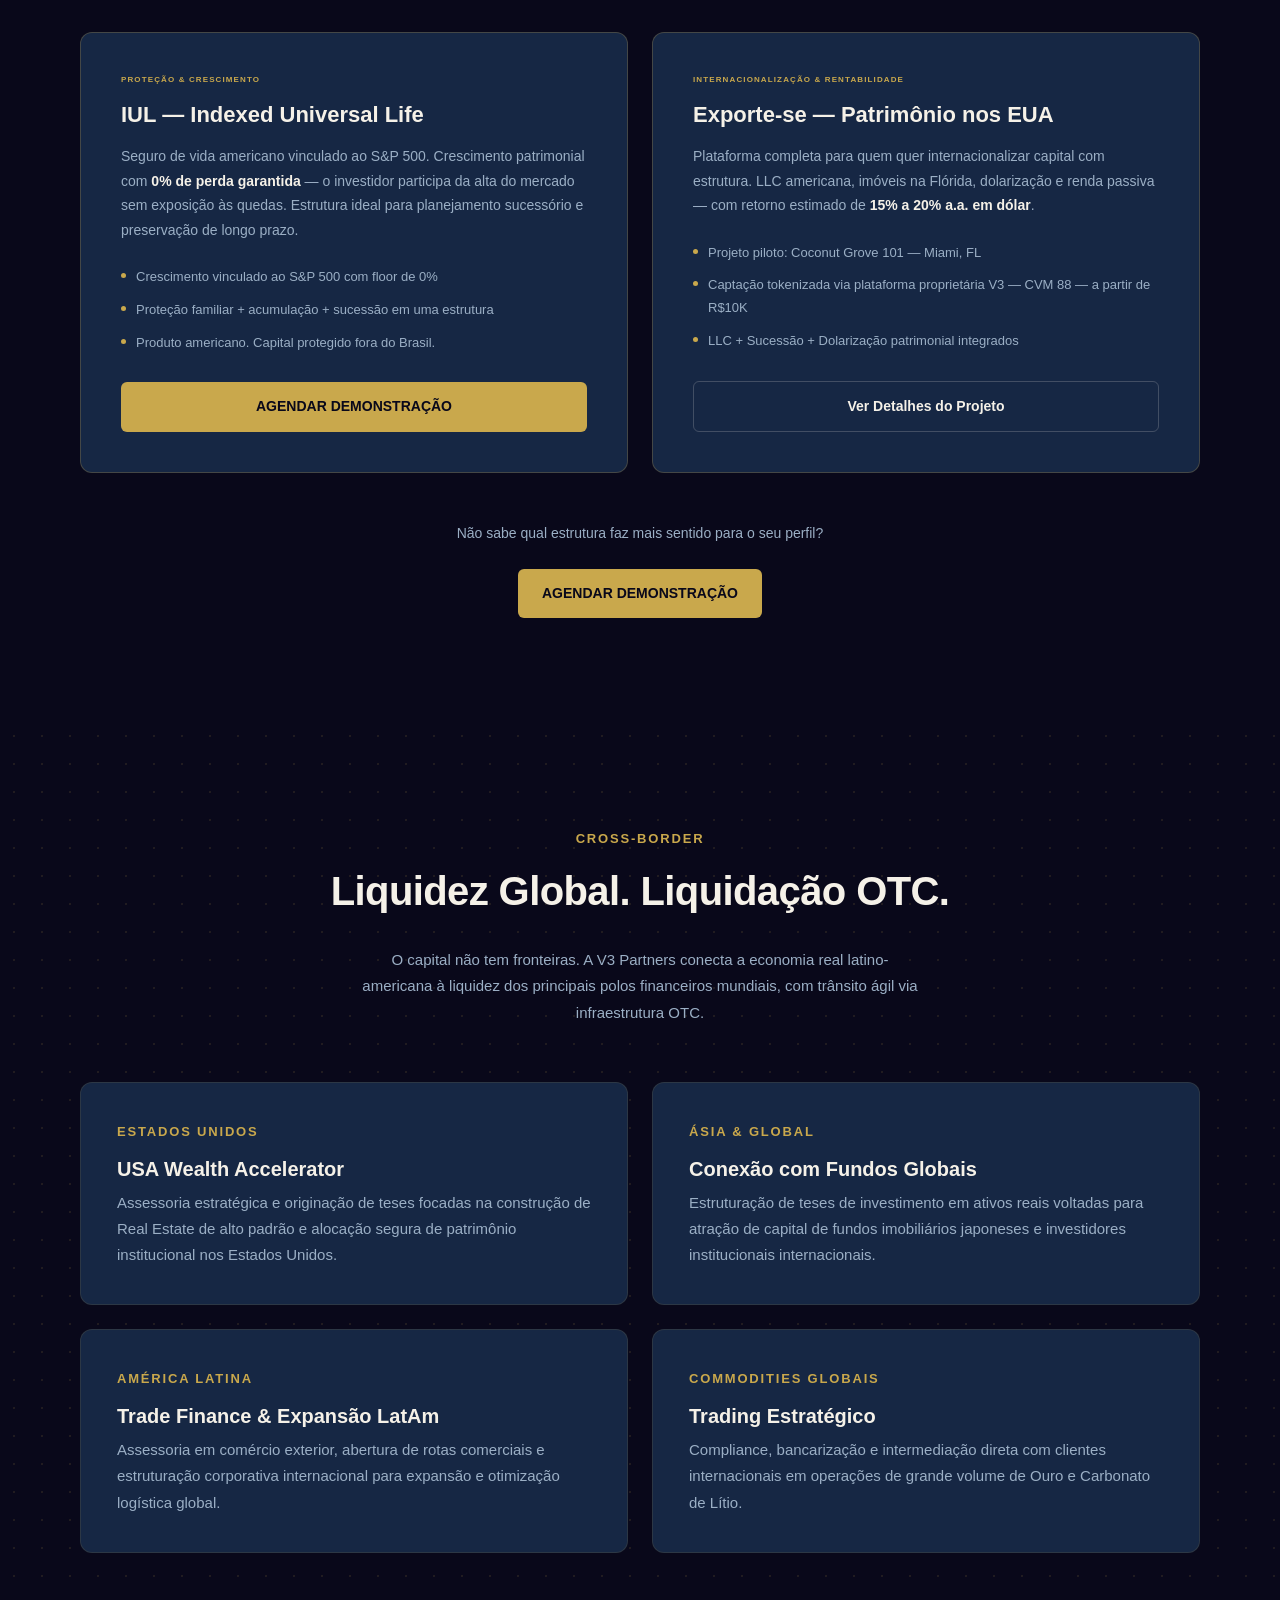
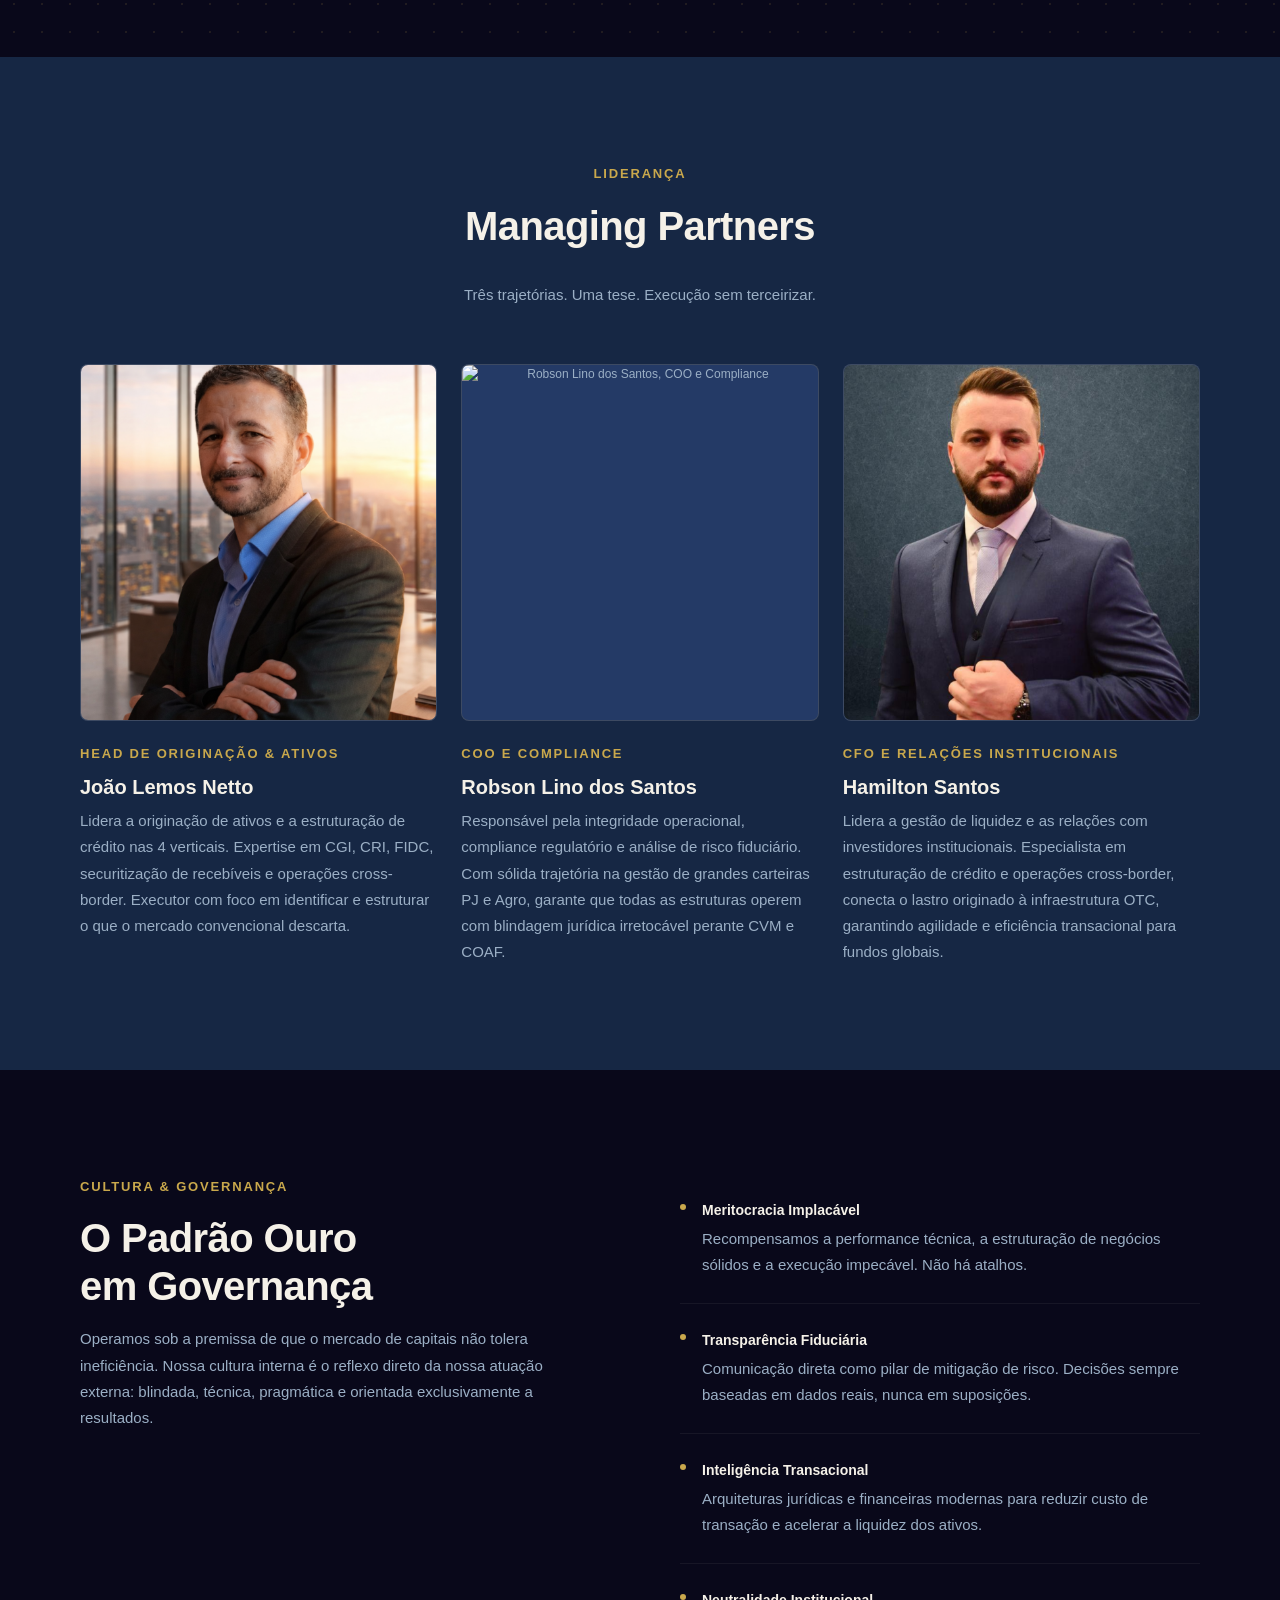
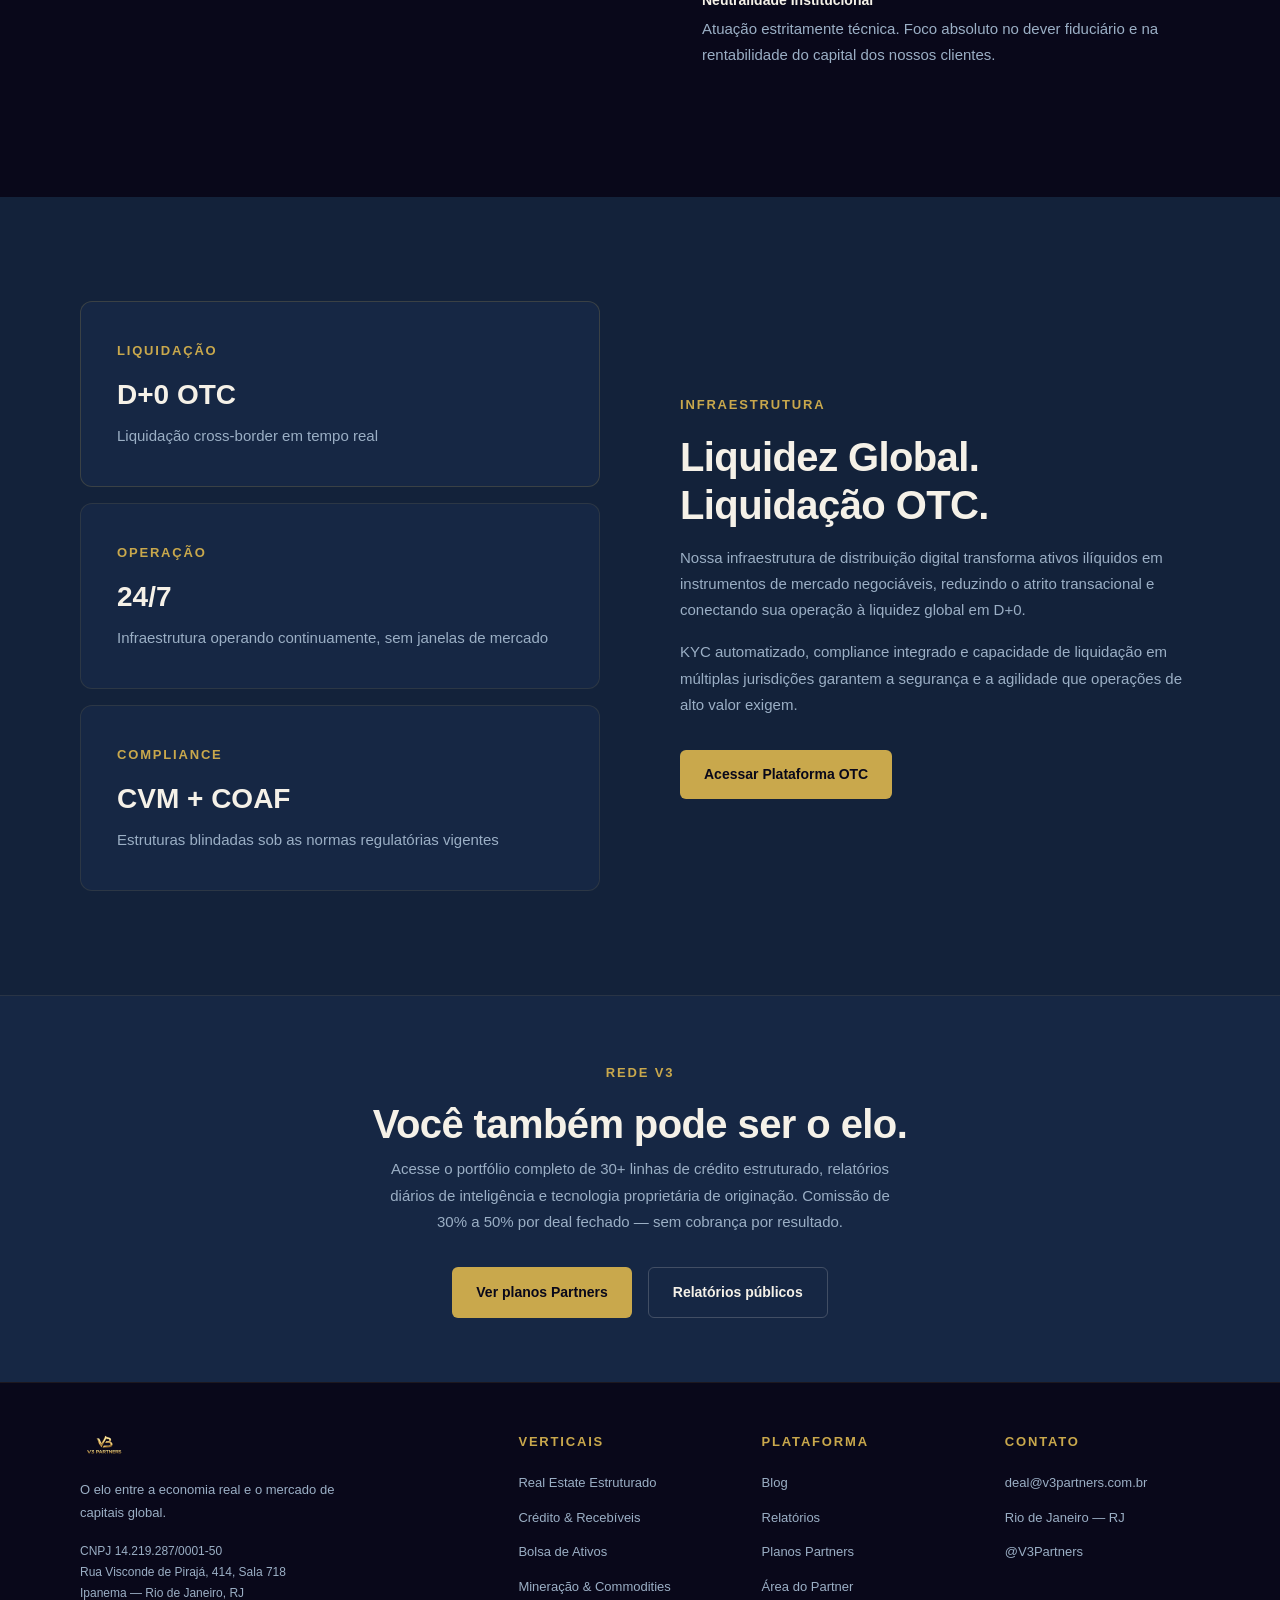
==== commit 0845f4c3: "fix(a11y): aplica os achados das Web Interface Guidelines em index.html e bolsa-de-ativos.html - <im" ====
--- a/index.html
+++ b/index.html
@@ -1,8 +1,9 @@
 <!DOCTYPE html>
-<html lang="pt-BR">
+<html lang="pt-BR" style="color-scheme: dark;">
 <head>
   <meta charset="UTF-8" />
   <meta name="viewport" content="width=device-width, initial-scale=1.0" />
+  <meta name="theme-color" content="#09081A" />
 
   <!-- ══════════════════════════════════════
        SEO — PRIMARY
@@ -115,6 +116,9 @@
   <link rel="stylesheet" href="assets/css/v3-design-system.css" />
   <link rel="stylesheet" href="assets/css/style.css" />
   <style>
+    /* Acessibilidade e tipografia, evita viúva em títulos */
+    h1, h2 { text-wrap: balance; }
+
     /* Diretoria — grids responsivos */
     .diretoria-grid {
       display: grid;
@@ -242,13 +246,15 @@
 </head>
 <body>
 
+  <a href="#home" class="v3-skip-link">Pular para o conteúdo</a>
+
   <!-- ══════════════════════════════════════
        NAVBAR
   ══════════════════════════════════════ -->
   <nav class="navbar">
     <div class="container">
-      <a href="index.html" class="navbar-logo">
-        <img src="assets/img/v3-logo-3d-alpha.png" alt="V3 Partners — Boutique de Securitização e Estruturação Financeira" />
+      <a href="/" class="navbar-logo">
+        <img src="assets/img/v3-logo-3d-alpha.png" alt="V3 Partners, Boutique de Securitização e Estruturação Financeira" width="1536" height="1024" />
       </a>
 
       <!-- Links — visíveis apenas desktop (1024px+) -->
@@ -260,7 +266,7 @@
           <div class="dropdown-menu">
             <span class="dd-label">Estruturação</span>
             <a href="#estruturacao">Crédito &amp; Portfólio</a>
-            <a href="bolsa-de-ativos.html">Bolsa de Ativos</a>
+            <a href="bolsa-de-ativos">Bolsa de Ativos</a>
             <a href="#tokenizacao">Tokenização de Ativos</a>
             <hr/>
             <span class="dd-label">Internacional</span>
@@ -281,7 +287,7 @@
         </li>
 
         <!-- Blog -->
-        <li><a href="blog/index.html">Blog</a></li>
+        <li><a href="blog/">Blog</a></li>
 
         <!-- Contato -->
         <li><a href="#contato">Contato</a></li>
@@ -295,11 +301,11 @@
       <!-- CTA — visível apenas desktop -->
       <div class="navbar-cta">
         <a href="https://v3-partner.vercel.app/dashboard" class="btn btn-secondary">Área do Partner</a>
-        <a href="partners.html" class="btn btn-primary">Seja Partner V3</a>
+        <a href="partners" class="btn btn-primary">Seja Partner V3</a>
       </div>
 
       <!-- Hamburguer — visível apenas mobile -->
-      <button class="navbar-menu-btn" id="menuBtn" aria-label="Abrir menu">
+      <button class="navbar-menu-btn" id="menuBtn" aria-label="Abrir menu" aria-expanded="false" aria-controls="navLinks">
         <span></span>
         <span></span>
         <span></span>
@@ -319,6 +325,7 @@
     background-position: center right;
     background-repeat: no-repeat;
     background-attachment: scroll;
+    scroll-margin-top: 80px;
   ">
     <div class="container">
       <div style="max-width: 760px;">
@@ -332,7 +339,7 @@
 
         <!-- Headline — equilibrado entre mobile e desktop -->
         <div class="mt-24 fade-in">
-          <h1 style="font-size: clamp(28px, 5vw, 52px); font-weight: 800; color: var(--cream); line-height: 1.1; letter-spacing: -0.02em; max-width: 680px;">
+          <h1 style="font-size: clamp(28px, 5vw, 52px); font-weight: 800; color: var(--cream); line-height: 1.1; letter-spacing: -0.02em; max-width: 680px; text-wrap: balance;">
             Transformamos Ativos Reais em Capital Global.
           </h1>
         </div>
@@ -347,7 +354,7 @@
 
         <div class="fade-in" style="display: flex; gap: 12px; margin-top: 36px; flex-wrap: wrap;">
           <a href="#portfolio" class="btn btn-primary">Ver Portfólio de Produtos</a>
-          <a href="https://v3partners.com.br/partners.html" class="btn btn-secondary">Inscreva-se como Partner</a>
+          <a href="https://v3partners.com.br/partners" class="btn btn-secondary">Inscreva-se como Partner</a>
         </div>
 
         <!-- Stats — captação ao vivo, todas as verticais -->
@@ -607,7 +614,11 @@
         return "R$ " + value.toLocaleString("pt-BR");
       }
 
+      var prefersReducedMotion = window.matchMedia &&
+        window.matchMedia('(prefers-reduced-motion: reduce)').matches;
+
       function countUp(el, target) {
+        if (prefersReducedMotion) { el.textContent = fmtBRL(target); return; }
         var duration = 1400;
         var start = null;
         function ease(t) { return 1 - Math.pow(1 - t, 3); }
@@ -1595,7 +1606,7 @@
         <!-- João -->
         <div style="display: flex; flex-direction: column; gap: 20px;">
           <div class="photo-placeholder" style="padding: 0; overflow: hidden;">
-            <img src="assets/img/joao-lemos-netto.png" alt="João Lemos Netto — Head de M&A e Estruturação" style="width: 100%; height: 100%; object-fit: cover; object-position: center 12%; display: block;" />
+            <img src="assets/img/joao-lemos-netto.png" alt="João Lemos Netto, Head de M&A e Estruturação" width="1080" height="1350" loading="lazy" style="width: 100%; height: 100%; object-fit: cover; object-position: center 12%; display: block;" />
           </div>
           <div>
             <span class="label">Head de Originação & Ativos</span>
@@ -1607,7 +1618,7 @@
         <!-- Robson -->
         <div style="display: flex; flex-direction: column; gap: 20px;">
           <div class="photo-placeholder" style="padding: 0; overflow: hidden;">
-            <img src="assets/img/robson-lino.png" alt="Robson Lino dos Santos — COO e Compliance" style="width: 100%; height: 100%; object-fit: cover; object-position: center 12%; display: block;" />
+            <img src="assets/img/robson-lino.png" alt="Robson Lino dos Santos, COO e Compliance" width="2048" height="2072" loading="lazy" style="width: 100%; height: 100%; object-fit: cover; object-position: center 12%; display: block;" />
           </div>
           <div>
             <span class="label">COO e Compliance</span>
@@ -1619,7 +1630,7 @@
         <!-- Hamilton -->
         <div style="display: flex; flex-direction: column; gap: 20px;">
           <div class="photo-placeholder" style="padding: 0; overflow: hidden;">
-            <img src="assets/img/hamilton-santos.jpeg" alt="Hamilton Santos — CFO e Relações Institucionais" style="width: 100%; height: 100%; object-fit: cover; object-position: center 12%; display: block;" />
+            <img src="assets/img/hamilton-santos.jpeg" alt="Hamilton Santos, CFO e Relações Institucionais" width="1080" height="1350" loading="lazy" style="width: 100%; height: 100%; object-fit: cover; object-position: center 12%; display: block;" />
           </div>
           <div>
             <span class="label">CFO e Relações Institucionais</span>
@@ -1725,7 +1736,7 @@
             KYC automatizado, compliance integrado e capacidade de liquidação em múltiplas
             jurisdições garantem a segurança e a agilidade que operações de alto valor exigem.
           </p>
-          <a href="partners.html" class="btn btn-primary" style="margin-top: 32px;">Acessar Plataforma OTC</a>
+          <a href="partners" class="btn btn-primary" style="margin-top: 32px;">Acessar Plataforma OTC</a>
         </div>
 
       </div>
@@ -1745,7 +1756,7 @@
         e tecnologia proprietária de originação. Comissão de 30% a 50% por deal fechado — sem cobrança por resultado.
       </p>
       <div style="display: flex; justify-content: center; gap: 16px; margin-top: 32px; flex-wrap: wrap;">
-        <a href="partners.html" class="btn btn-primary">Ver planos Partners</a>
+        <a href="partners" class="btn btn-primary">Ver planos Partners</a>
         <a href="relatorios.html" class="btn btn-secondary">Relatórios públicos</a>
       </div>
     </div>
@@ -1760,7 +1771,7 @@
       <div class="footer-grid">
 
         <div>
-          <img src="assets/img/v3-logo-3d-alpha.png" alt="V3 Partners — Securitizadora Rio de Janeiro" style="height: 32px; object-fit: contain;" />
+          <img src="assets/img/v3-logo-3d-alpha.png" alt="V3 Partners, Securitizadora Rio de Janeiro" width="1536" height="1024" loading="lazy" style="height: 32px; width: auto; object-fit: contain;" />
           <p class="mt-16" style="font-size: 13px; max-width: 280px;">
             O elo entre a economia real e o mercado de capitais global.
           </p>
@@ -1776,7 +1787,7 @@
           <ul style="list-style: none; display: flex; flex-direction: column; gap: 10px;">
             <li><a href="#verticais" style="color: var(--muted); text-decoration: none; font-size: 13px;">Real Estate Estruturado</a></li>
             <li><a href="#verticais" style="color: var(--muted); text-decoration: none; font-size: 13px;">Crédito & Recebíveis</a></li>
-            <li><a href="bolsa-de-ativos.html" style="color: var(--muted); text-decoration: none; font-size: 13px;">Bolsa de Ativos</a></li>
+            <li><a href="bolsa-de-ativos" style="color: var(--muted); text-decoration: none; font-size: 13px;">Bolsa de Ativos</a></li>
             <li><a href="#verticais" style="color: var(--muted); text-decoration: none; font-size: 13px;">Mineração & Commodities</a></li>
             <li><a href="#verticais" style="color: var(--muted); text-decoration: none; font-size: 13px;">M&A Cross-Border</a></li>
             <li><a href="#tokenizacao" style="color: var(--muted); text-decoration: none; font-size: 13px;">Tokenização de Ativos</a></li>
@@ -1788,9 +1799,9 @@
         <div>
           <p class="label" style="margin-bottom: 16px;">Plataforma</p>
           <ul style="list-style: none; display: flex; flex-direction: column; gap: 10px;">
-            <li><a href="blog/index.html" style="color: var(--muted); text-decoration: none; font-size: 13px;">Blog</a></li>
+            <li><a href="blog/" style="color: var(--muted); text-decoration: none; font-size: 13px;">Blog</a></li>
             <li><a href="relatorios.html" style="color: var(--muted); text-decoration: none; font-size: 13px;">Relatórios</a></li>
-            <li><a href="partners.html" style="color: var(--muted); text-decoration: none; font-size: 13px;">Planos Partners</a></li>
+            <li><a href="partners" style="color: var(--muted); text-decoration: none; font-size: 13px;">Planos Partners</a></li>
             <li><a href="https://v3-partner.vercel.app/dashboard" style="color: var(--muted); text-decoration: none; font-size: 13px;">Área do Partner</a></li>
           </ul>
         </div>
@@ -1816,9 +1827,9 @@
       <div class="footer-bottom">
         <p>© 2026 V3 Partners Soluções Ltda. Todos os direitos reservados.</p>
         <div style="display: flex; gap: 24px;">
-          <a href="politica-de-privacidade.html" style="color: var(--muted); font-size: 12px; text-decoration: none;">Privacidade</a>
-          <a href="termos-de-uso.html" style="color: var(--muted); font-size: 12px; text-decoration: none;">Termos de Uso</a>
-          <a href="politica-de-cookies.html" style="color: var(--muted); font-size: 12px; text-decoration: none;">Cookies</a>
+          <a href="politica-de-privacidade" style="color: var(--muted); font-size: 12px; text-decoration: none;">Privacidade</a>
+          <a href="termos-de-uso" style="color: var(--muted); font-size: 12px; text-decoration: none;">Termos de Uso</a>
+          <a href="politica-de-cookies" style="color: var(--muted); font-size: 12px; text-decoration: none;">Cookies</a>
         </div>
       </div>
 
--- a/assets/css/v3-design-system.css
+++ b/assets/css/v3-design-system.css
@@ -48,13 +48,13 @@
 
   /* Global — Paleta Brandbook V2.0 */
   --color-navy-900:   #09081A;   /* Navy Profundo — capas, fundos principais */
-  --color-navy-700:   #111F35;   /* Navy Base — páginas internas */
+  --color-navy-700:   #13223A;   /* Navy Base — páginas internas */
   --color-navy-600:   #162744;   /* Navy Card — cards e seções */
   --color-navy-500:   #243A66;   /* Navy Médio — hover, destaques */
   --color-gold-500:   #C9A84C;   /* Ouro V3 — logo, labels, assinaturas */
   --color-gold-300:   #E8C97A;   /* Ouro Claro — destaque secundário */
-  --color-cream:      #F0ECE4;   /* Cream — títulos, texto primário */
-  --color-muted:      #7A8FA8;   /* Muted — corpo, descrições */
+  --color-cream:      #F5F1E8;   /* Cream — títulos, texto primário */
+  --color-muted:      #9BAFC5;   /* Muted — corpo, descrições */
 
   /* Feedback — apenas para apps internos (não usar no site institucional) */
   --color-success:    #4ade80;   /* Verde — status ativo, sucesso */
@@ -350,7 +350,11 @@
   border: none;
   border-radius: var(--radius-md);
   cursor: pointer;
-  transition: all var(--duration-normal) var(--ease-default);
+  transition: background-color var(--duration-normal) var(--ease-default),
+    color var(--duration-normal) var(--ease-default),
+    border-color var(--duration-normal) var(--ease-default),
+    transform var(--duration-normal) var(--ease-default);
+  touch-action: manipulation;
   padding: 13px 24px;
   white-space: nowrap;
   -webkit-tap-highlight-color: transparent;
@@ -821,7 +825,7 @@
   height: 2px;
   background: var(--text-primary);
   border-radius: 2px;
-  transition: all var(--duration-normal);
+  transition: transform var(--duration-normal), opacity var(--duration-normal);
 }
 
 .navbar-links.open {
@@ -972,7 +976,7 @@
   font-weight: var(--font-weight-medium);
   color: var(--text-secondary);
   text-decoration: none;
-  transition: all var(--duration-fast);
+  transition: background-color var(--duration-fast), color var(--duration-fast);
   border-radius: 0;
 }
 
@@ -1251,7 +1255,7 @@
 
   body {
     background: #09081A !important;
-    color: #F0ECE4 !important;
+    color: #F5F1E8 !important;
   }
 
   .navbar, .footer, .v3-sidebar,
--- a/assets/css/style.css
+++ b/assets/css/style.css
@@ -5,13 +5,13 @@
 
    PALETA OFICIAL:
    --navy-deep:    #09081A  (fundos principais / capa)
-   --navy-base:    #111F35  (páginas internas)
+   --navy-base:    #13223A  (páginas internas)
    --navy-card:    #162744  (cards e seções)
    --navy-mid:     #243A66  (hover, destaques)
    --gold:         #C9A84C  (logo, labels, assinaturas)
    --gold-light:   #E8C97A  (destaque secundário)
-   --cream:        #F0ECE4  (títulos, texto primário)
-   --muted:        #7A8FA8  (corpo, descrições)
+   --cream:        #F5F1E8  (títulos, texto primário)
+   --muted:        #9BAFC5  (corpo, descrições)
 
    REGRA 90/8/2: 90% navy · 8% cream/muted · 2% ouro
    NUNCA: branco, preto puro, azul, vermelho, verde, laranja
@@ -29,13 +29,13 @@
 
 :root {
   --navy-deep:  #09081A;
-  --navy-base:  #111F35;
+  --navy-base:  #13223A;
   --navy-card:  #162744;
   --navy-mid:   #243A66;
   --gold:       #C9A84C;
   --gold-light: #E8C97A;
-  --cream:      #F0ECE4;
-  --muted:      #7A8FA8;
+  --cream:      #F5F1E8;
+  --muted:      #9BAFC5;
 }
 
 html {
@@ -188,7 +188,7 @@
   height: 2px;
   background: var(--cream);
   border-radius: 2px;
-  transition: all 0.2s;
+  transition: transform 0.2s, opacity 0.2s;
 }
 
 /* Menu mobile aberto */
@@ -212,6 +212,7 @@
   text-decoration: none;
   transition: color 0.2s;
   padding: 4px 0;
+  touch-action: manipulation;
 }
 
 .navbar-links a:hover {
@@ -234,7 +235,8 @@
   border: none;
   border-radius: 6px;
   cursor: pointer;
-  transition: all 0.2s;
+  transition: background-color 0.2s, color 0.2s, border-color 0.2s;
+  touch-action: manipulation;
   padding: 13px 24px;
   white-space: nowrap;
   -webkit-tap-highlight-color: transparent;
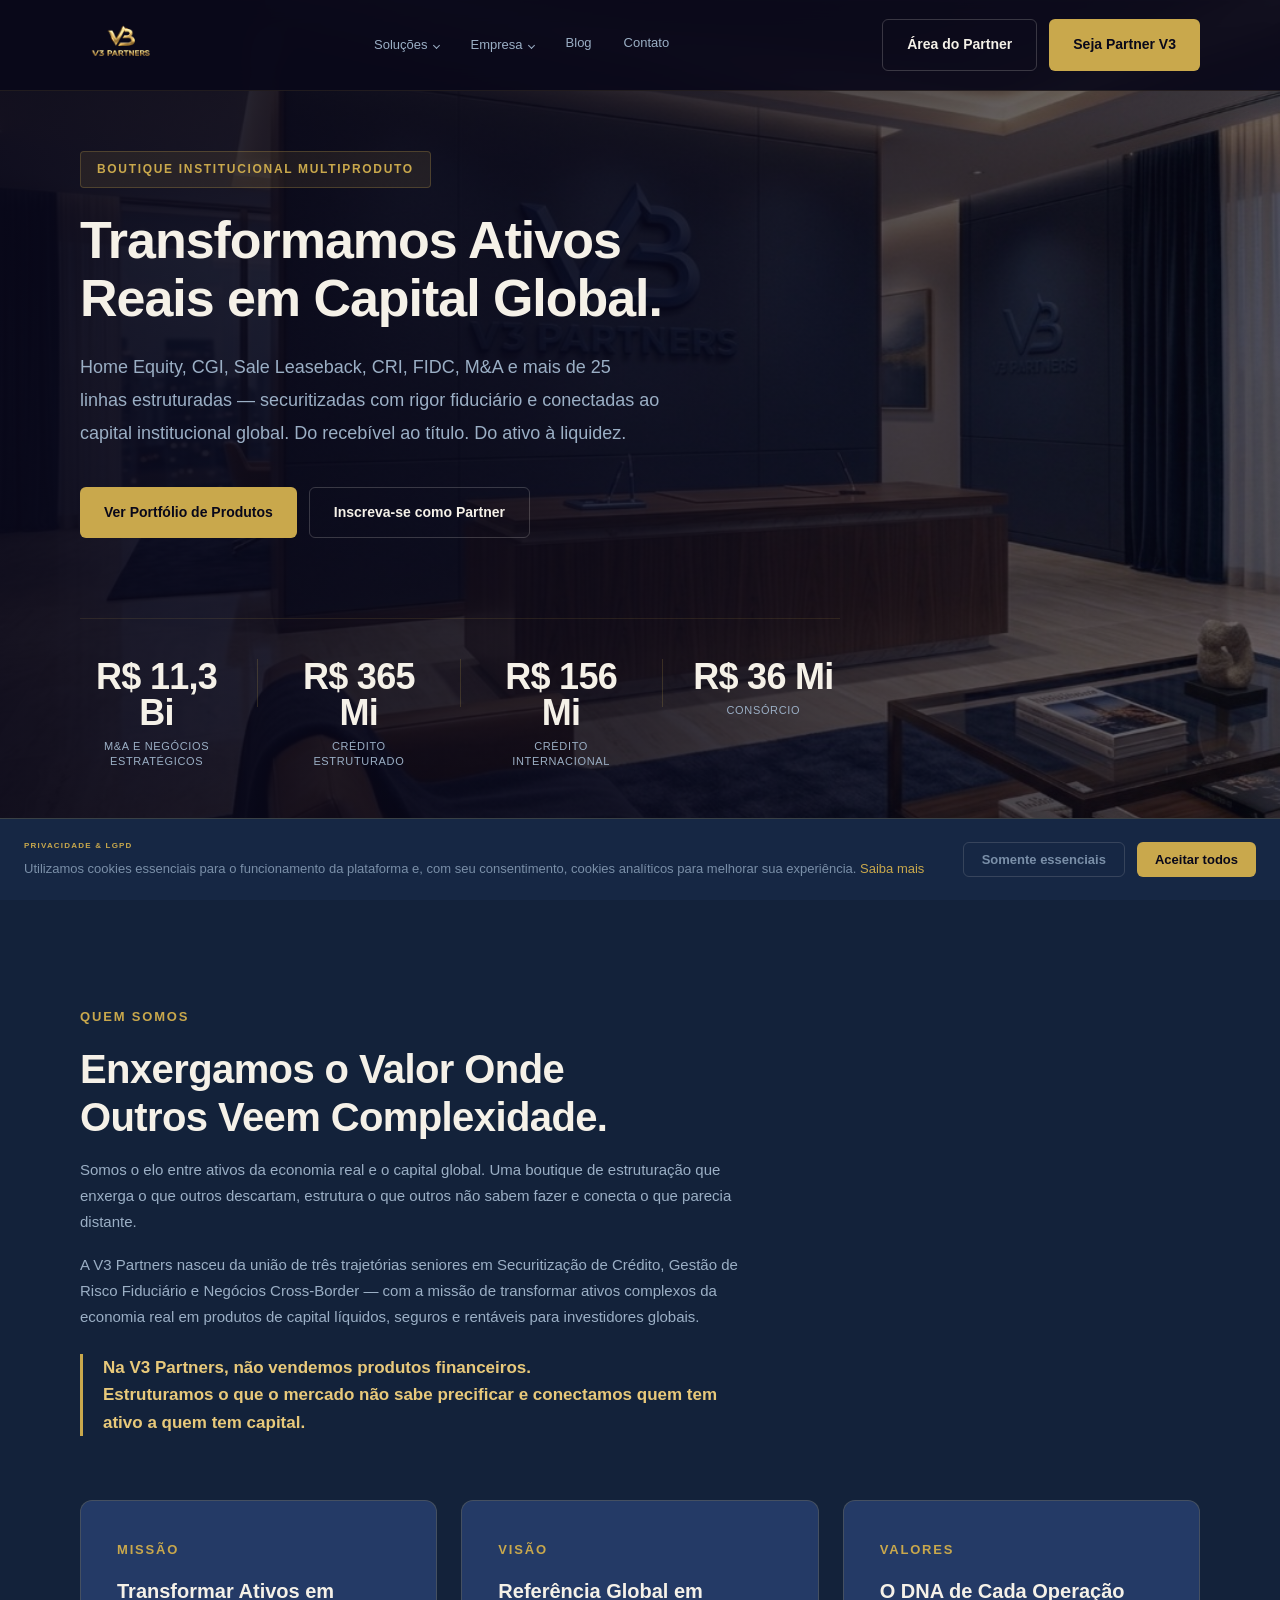
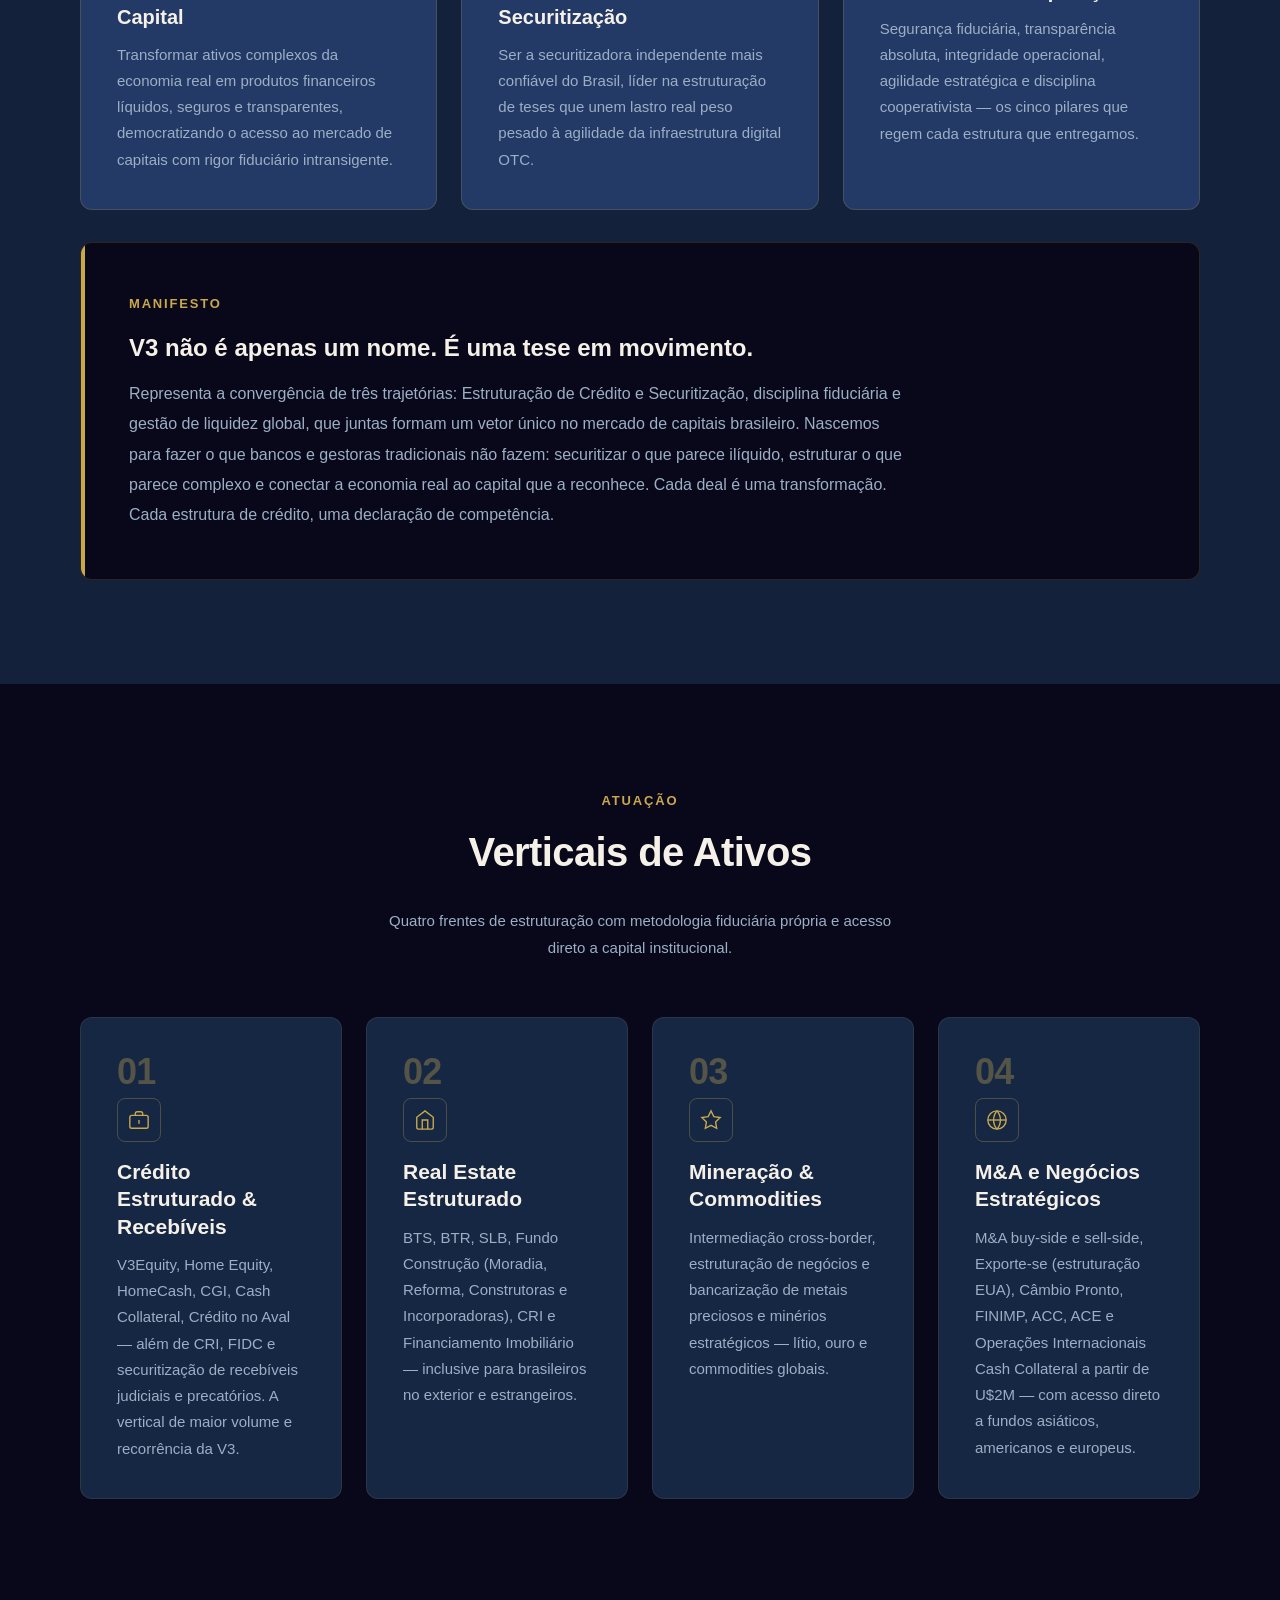
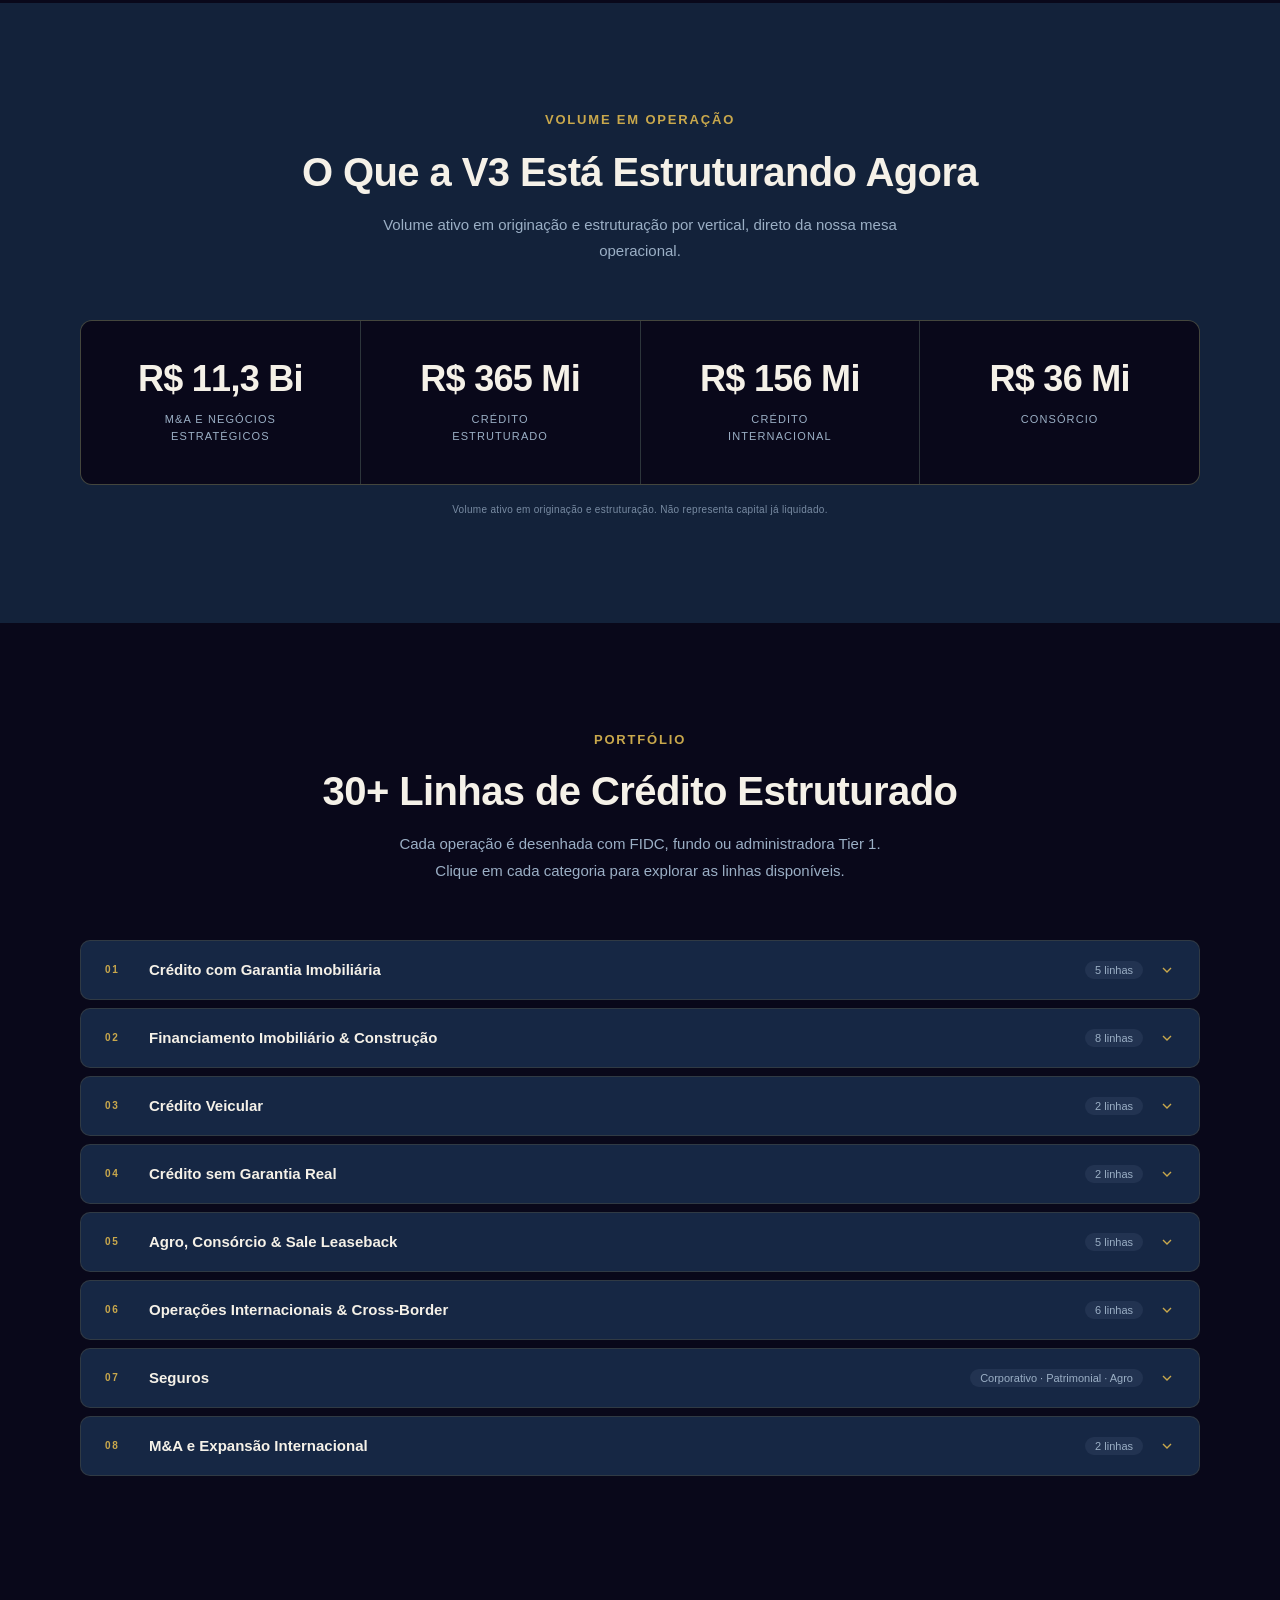
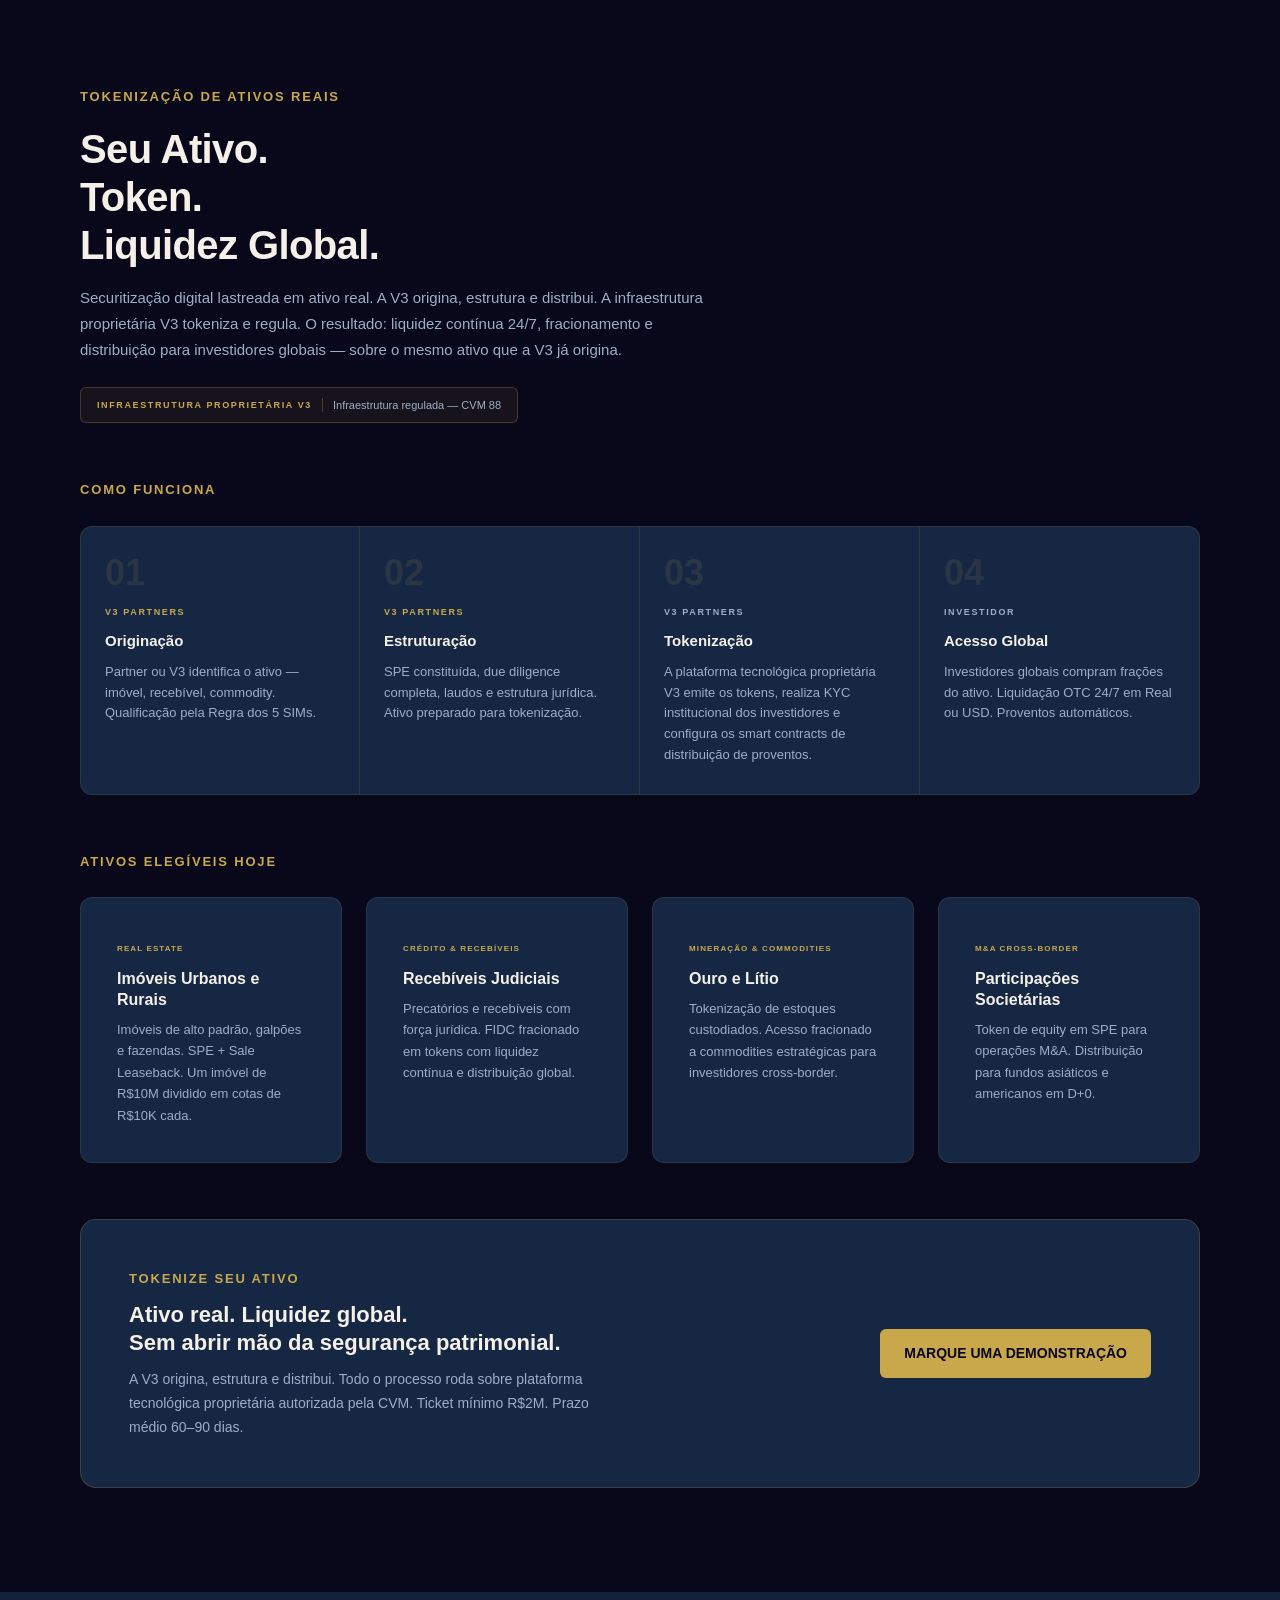
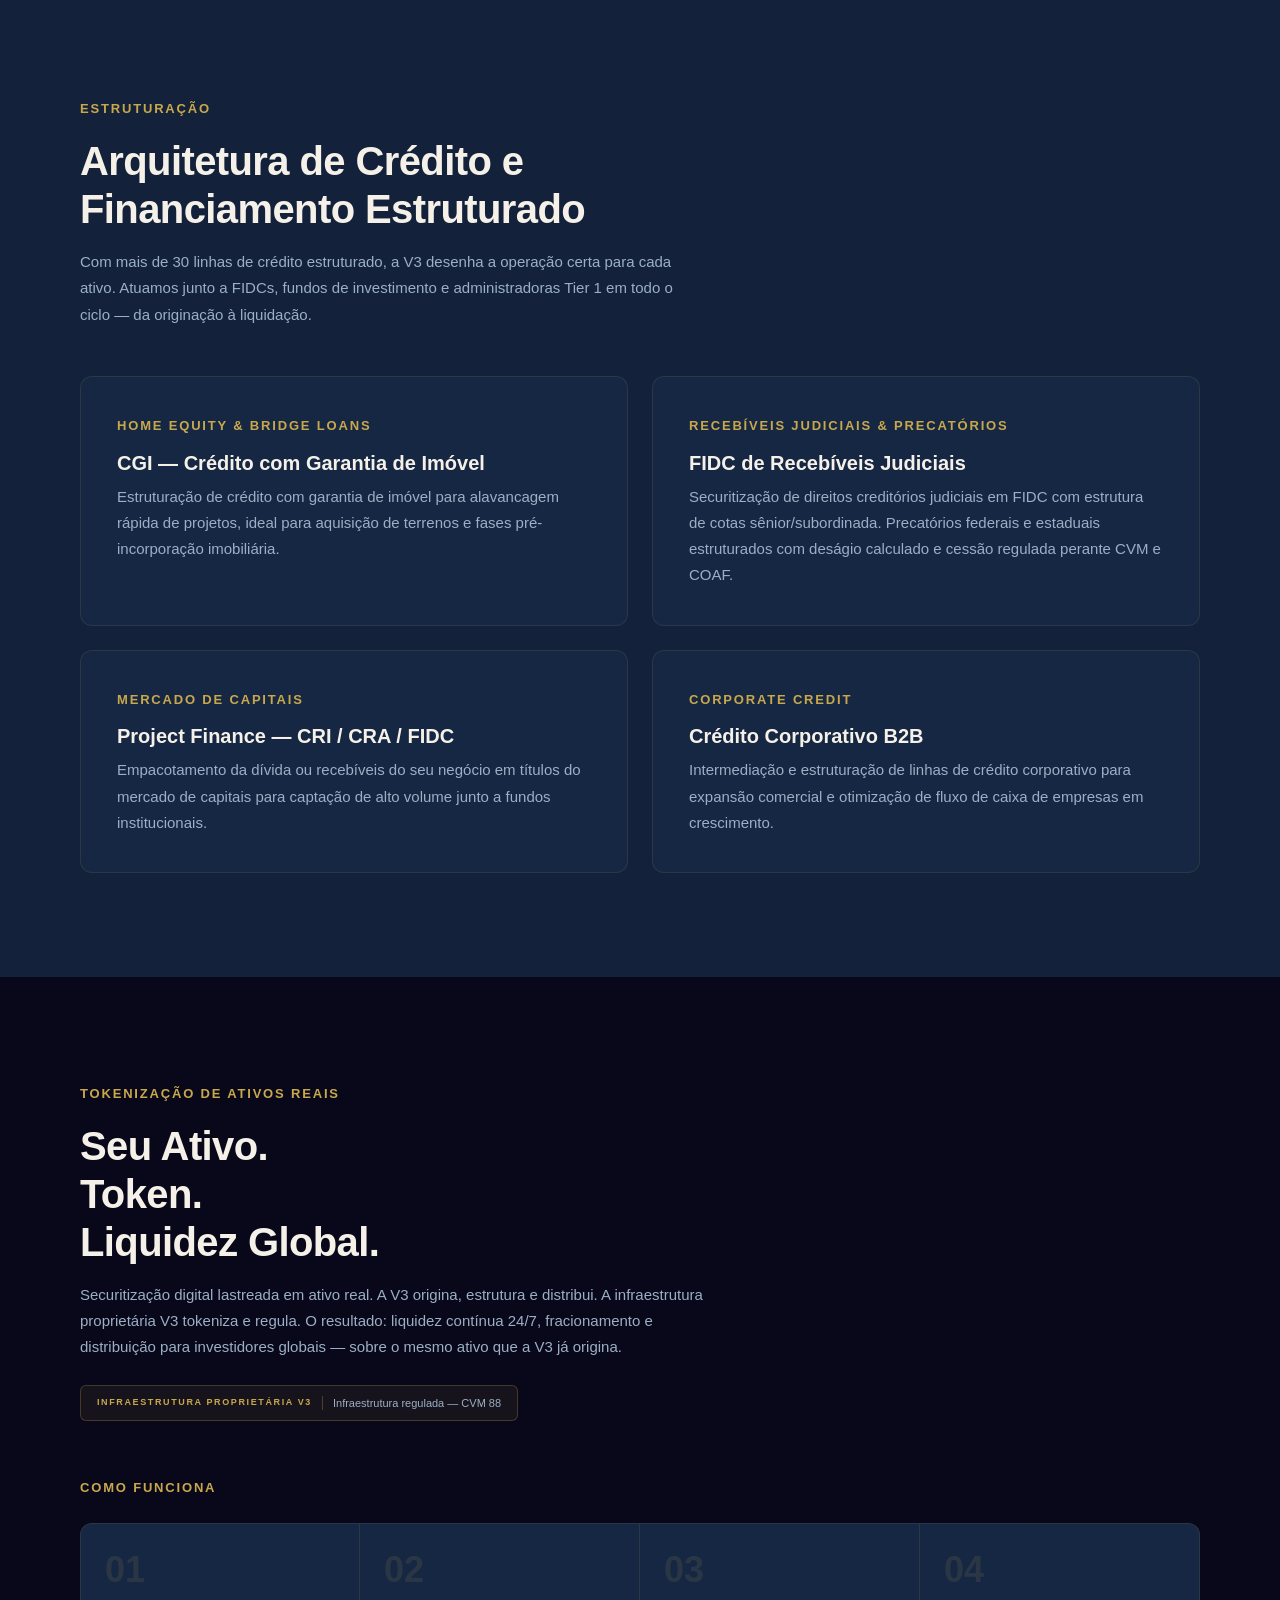
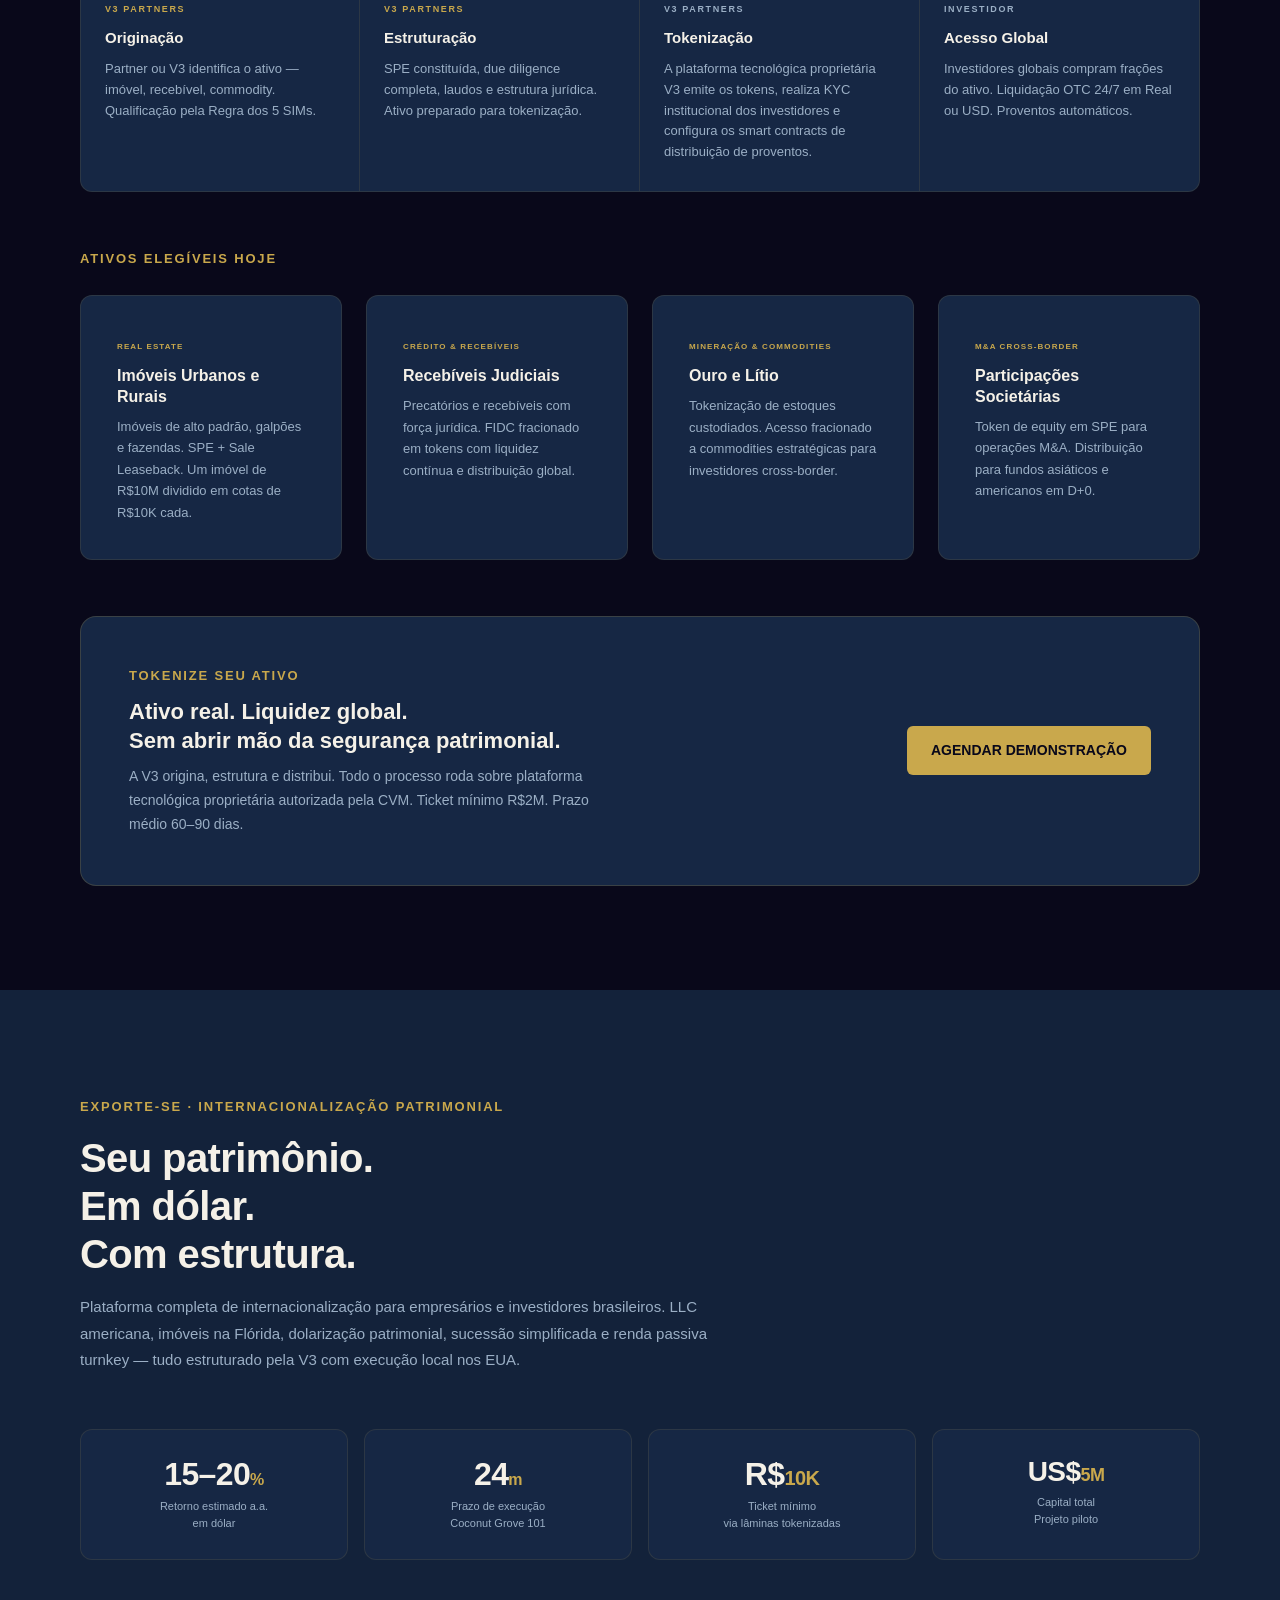
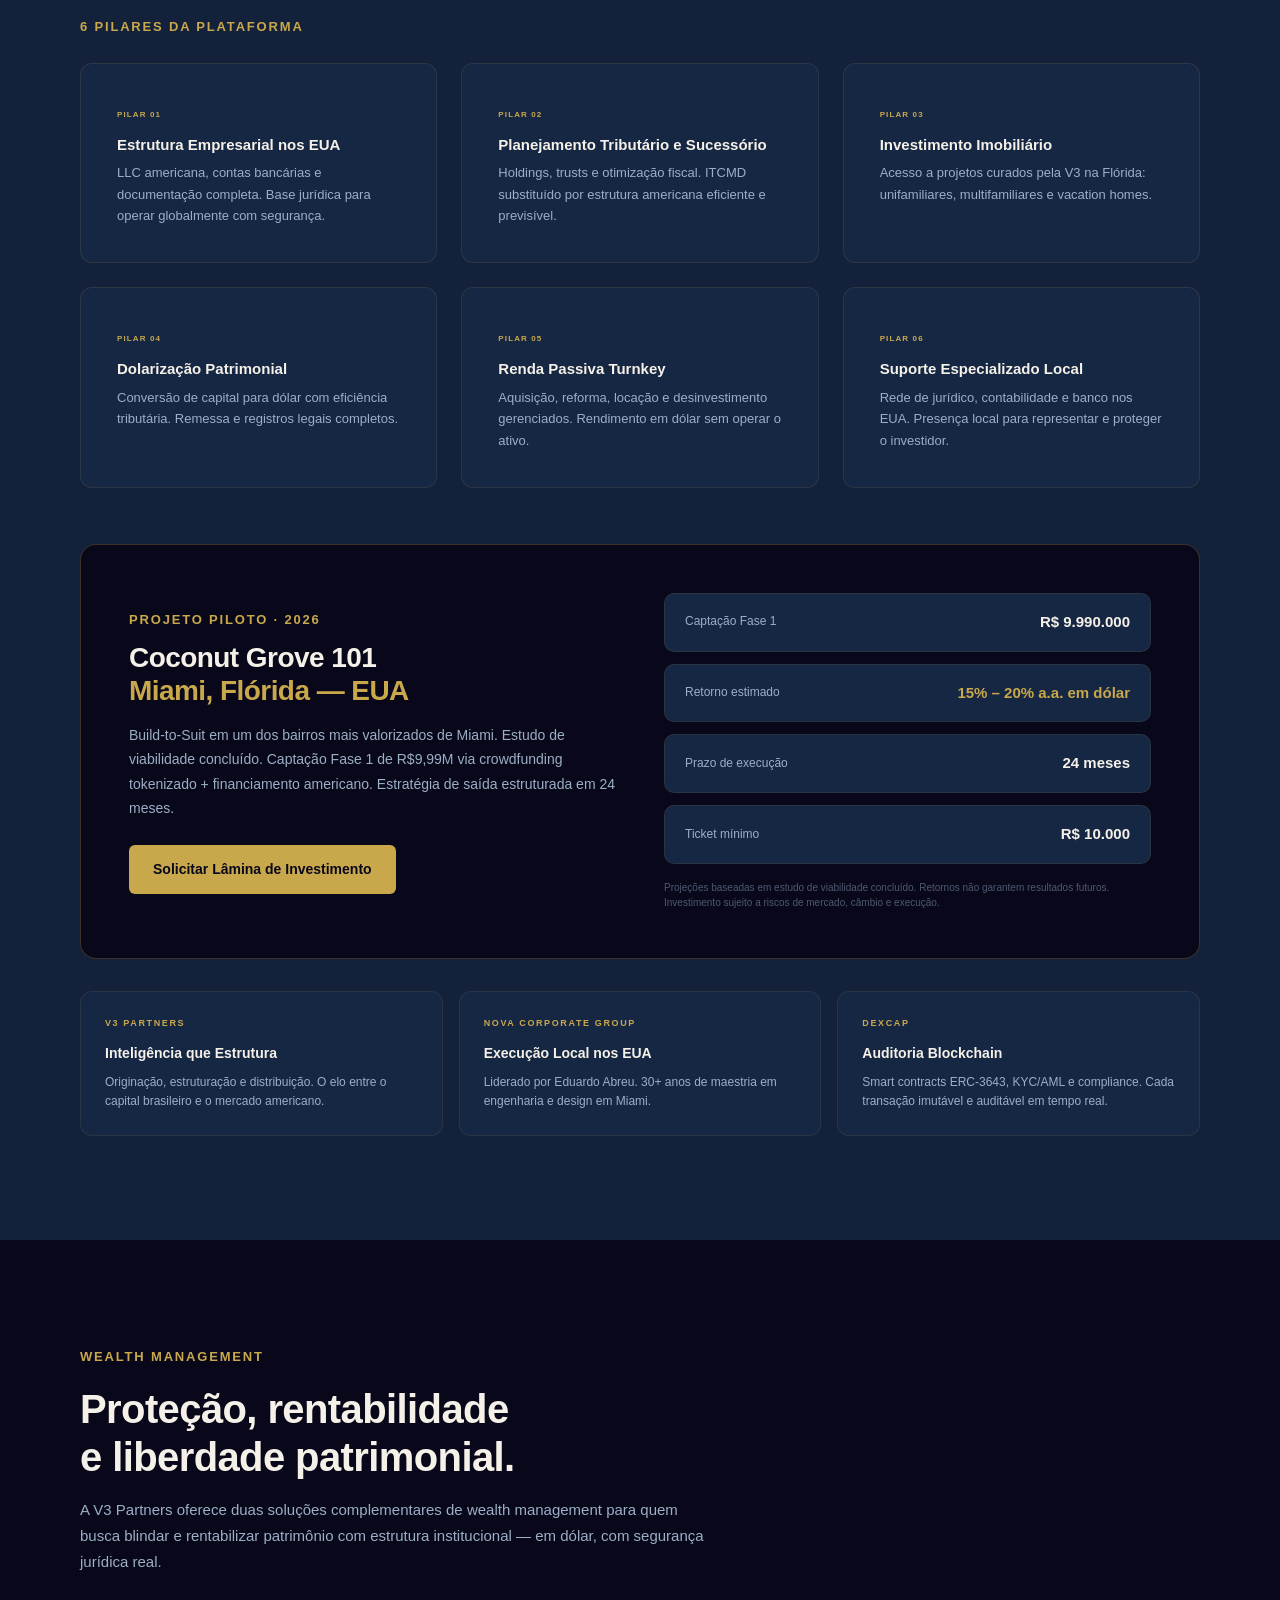
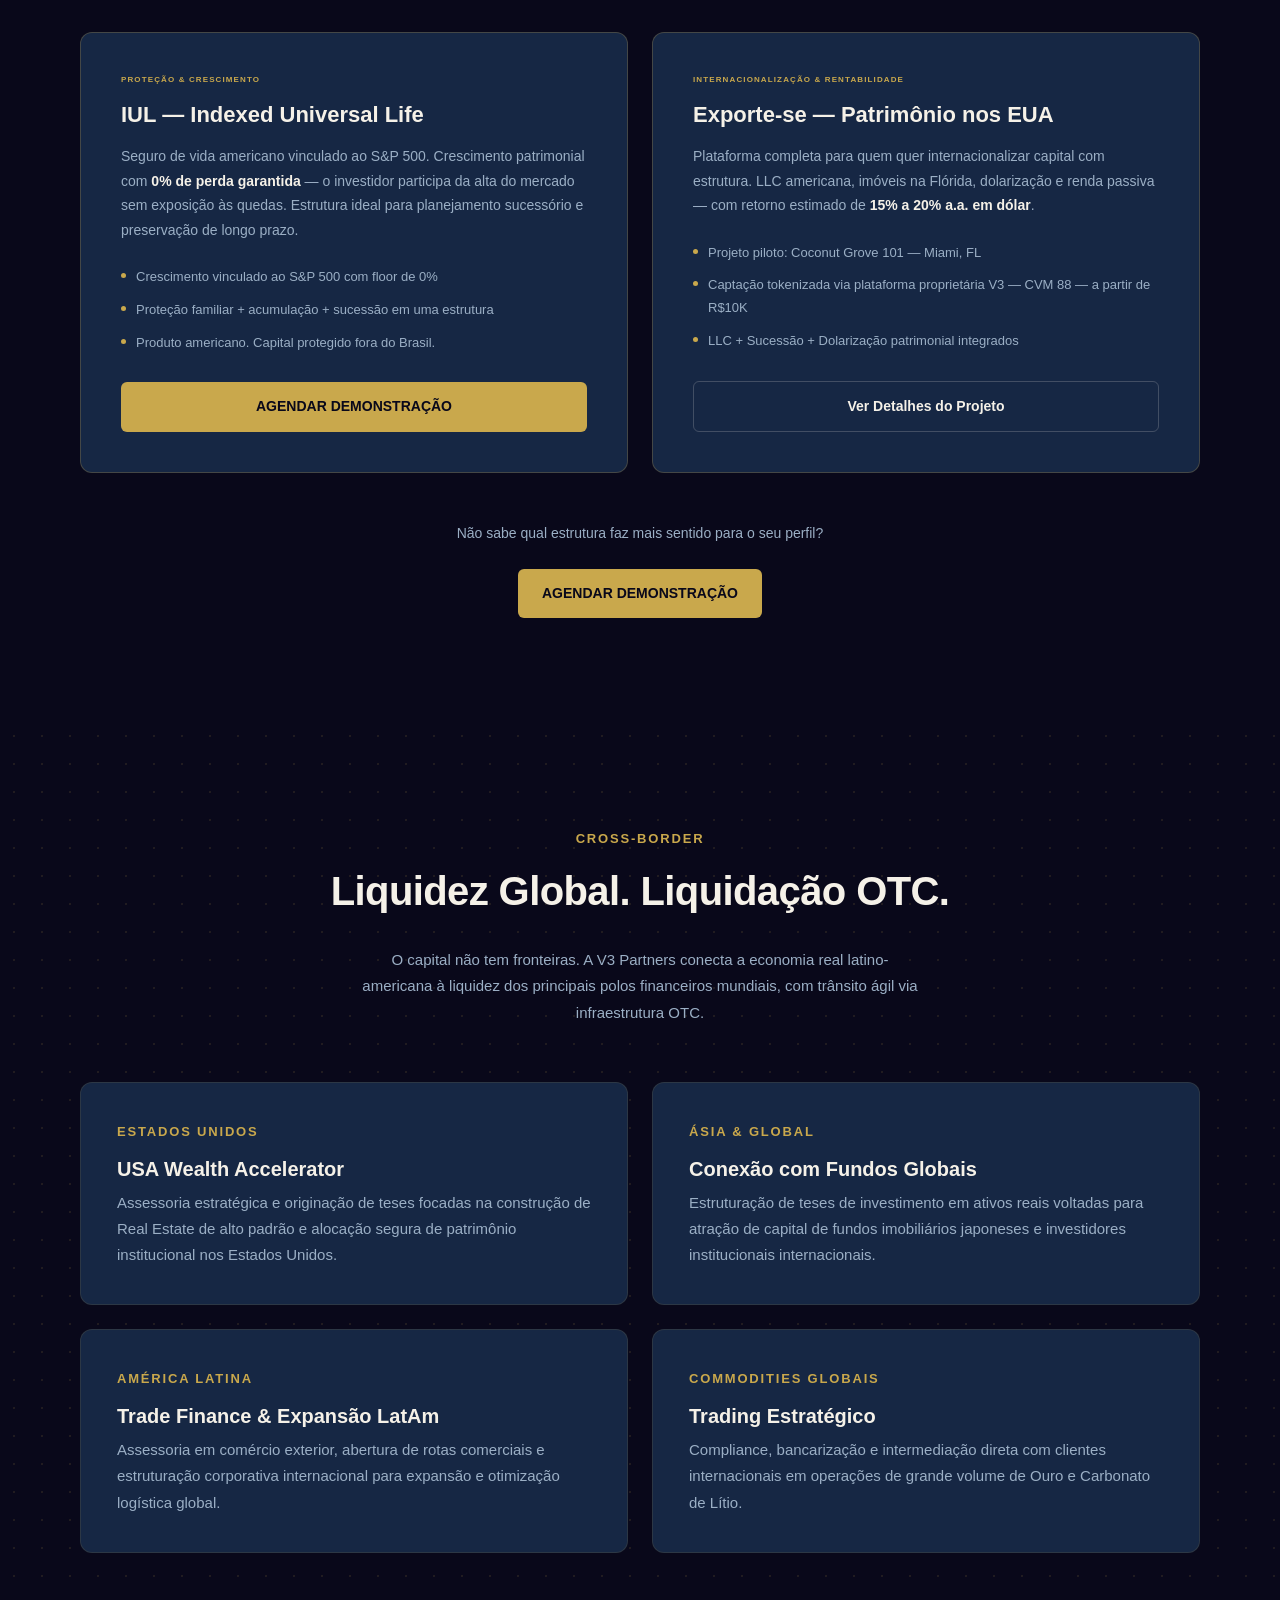
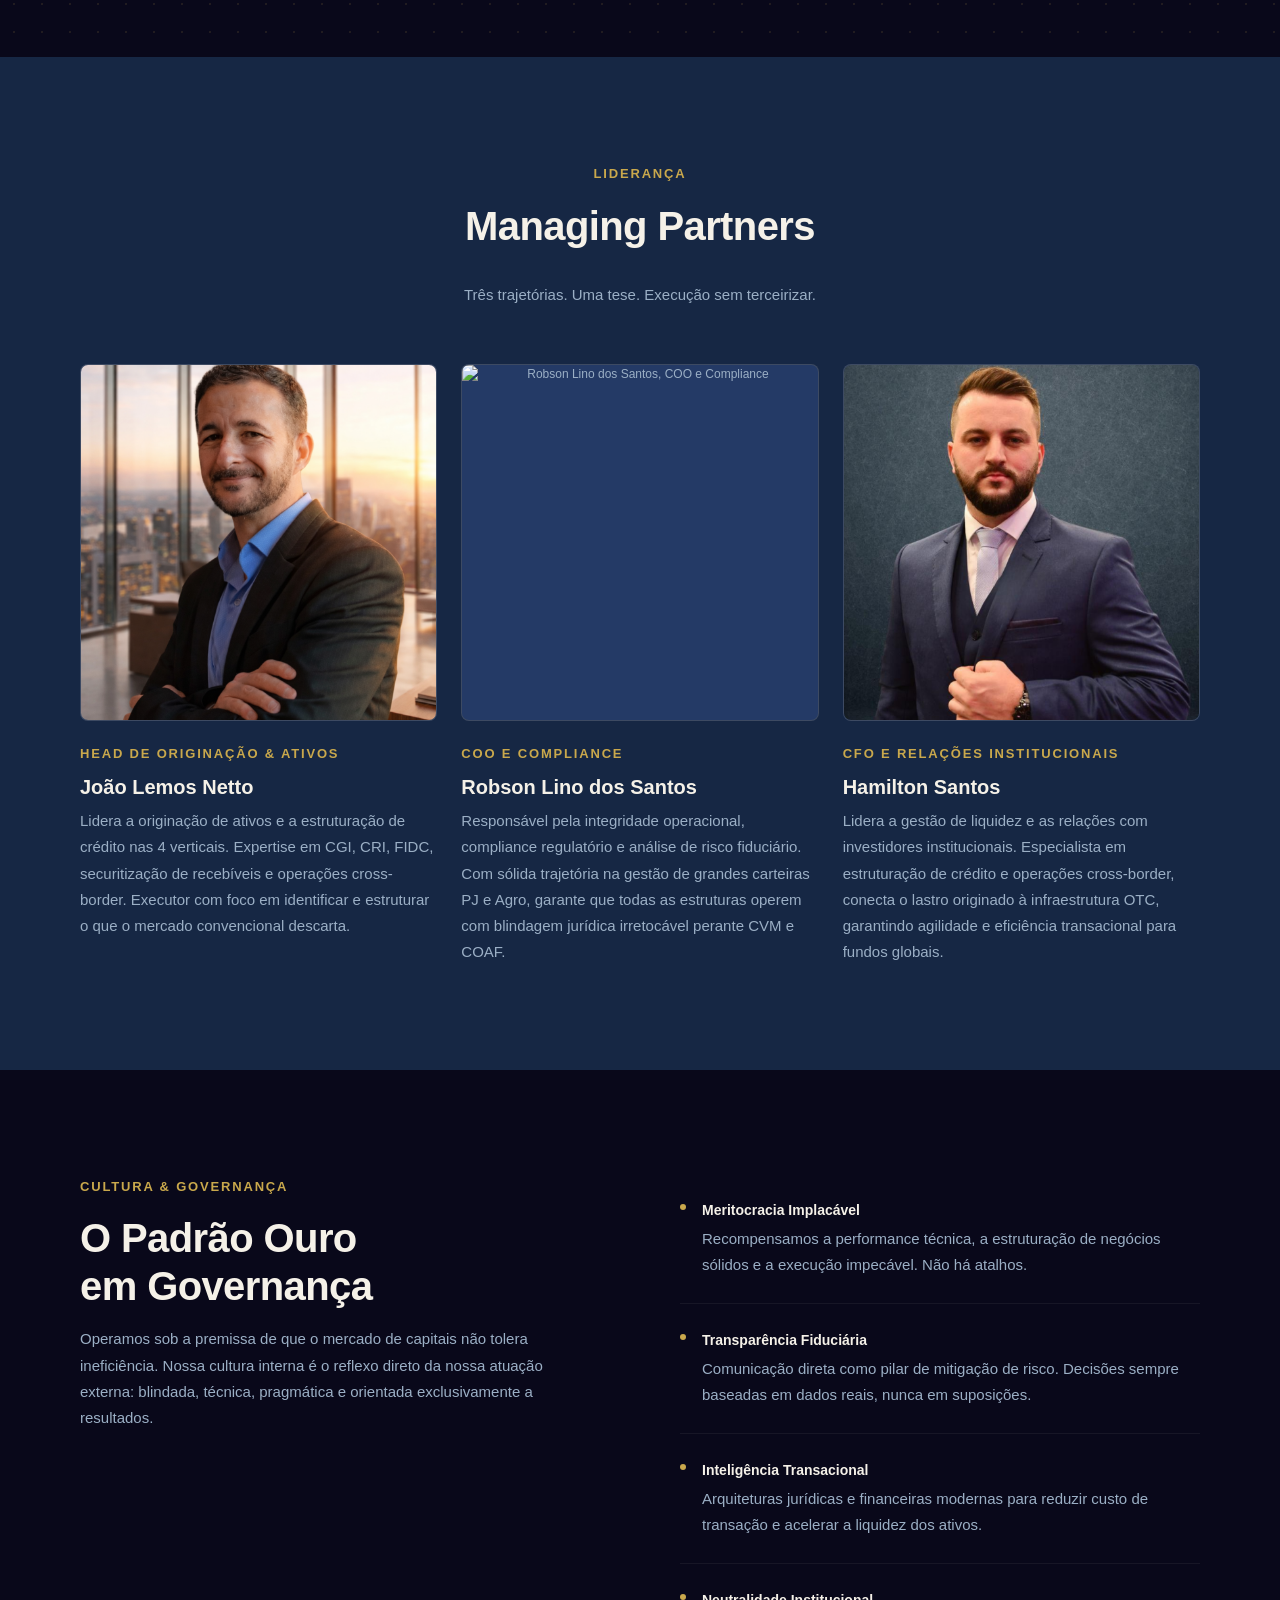
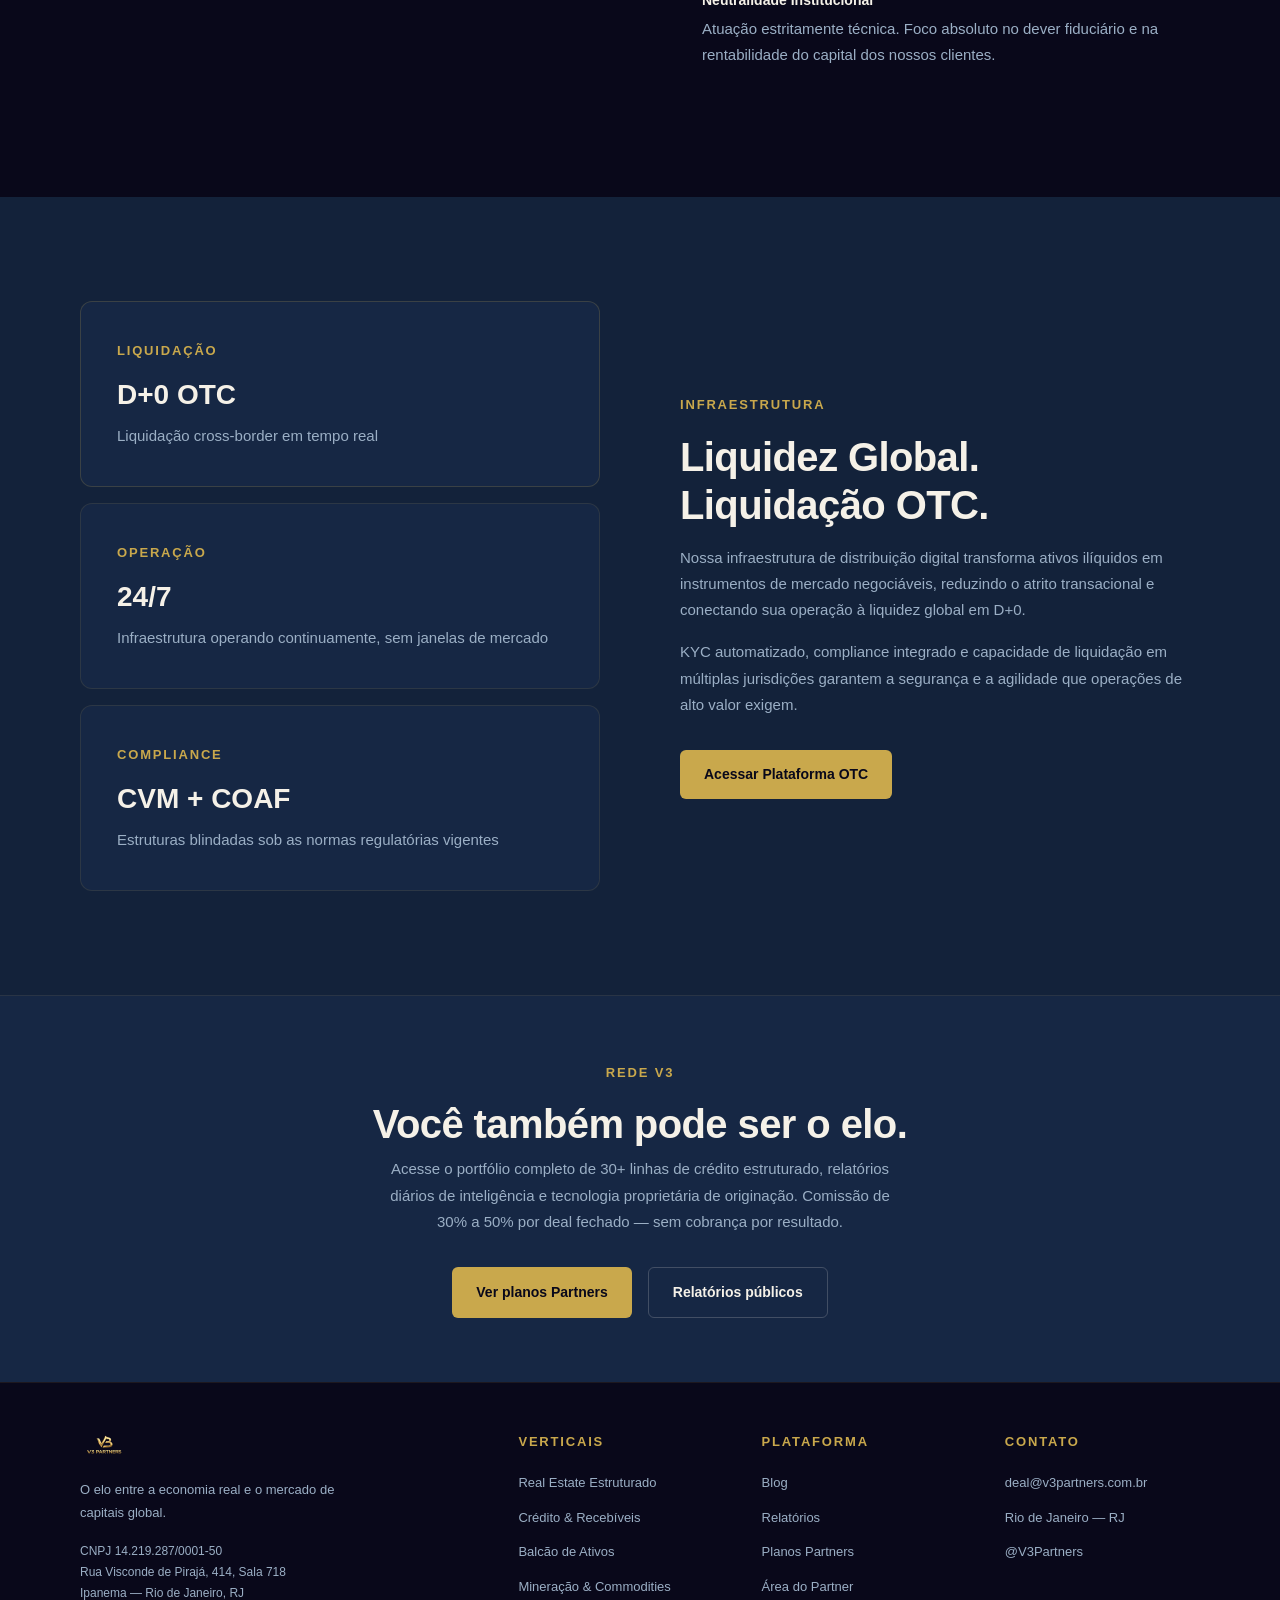
==== commit 574d6a70: "feat(bolsa-de-ativos): reposicionamento institucional Balcao de Ativos Estruturados Refatoracao de c" ====
--- a/index.html
+++ b/index.html
@@ -266,7 +266,7 @@
           <div class="dropdown-menu">
             <span class="dd-label">Estruturação</span>
             <a href="#estruturacao">Crédito &amp; Portfólio</a>
-            <a href="bolsa-de-ativos">Bolsa de Ativos</a>
+            <a href="bolsa-de-ativos">Balcão de Ativos</a>
             <a href="#tokenizacao">Tokenização de Ativos</a>
             <hr/>
             <span class="dd-label">Internacional</span>
@@ -1787,7 +1787,7 @@
           <ul style="list-style: none; display: flex; flex-direction: column; gap: 10px;">
             <li><a href="#verticais" style="color: var(--muted); text-decoration: none; font-size: 13px;">Real Estate Estruturado</a></li>
             <li><a href="#verticais" style="color: var(--muted); text-decoration: none; font-size: 13px;">Crédito & Recebíveis</a></li>
-            <li><a href="bolsa-de-ativos" style="color: var(--muted); text-decoration: none; font-size: 13px;">Bolsa de Ativos</a></li>
+            <li><a href="bolsa-de-ativos" style="color: var(--muted); text-decoration: none; font-size: 13px;">Balcão de Ativos</a></li>
             <li><a href="#verticais" style="color: var(--muted); text-decoration: none; font-size: 13px;">Mineração & Commodities</a></li>
             <li><a href="#verticais" style="color: var(--muted); text-decoration: none; font-size: 13px;">M&A Cross-Border</a></li>
             <li><a href="#tokenizacao" style="color: var(--muted); text-decoration: none; font-size: 13px;">Tokenização de Ativos</a></li>
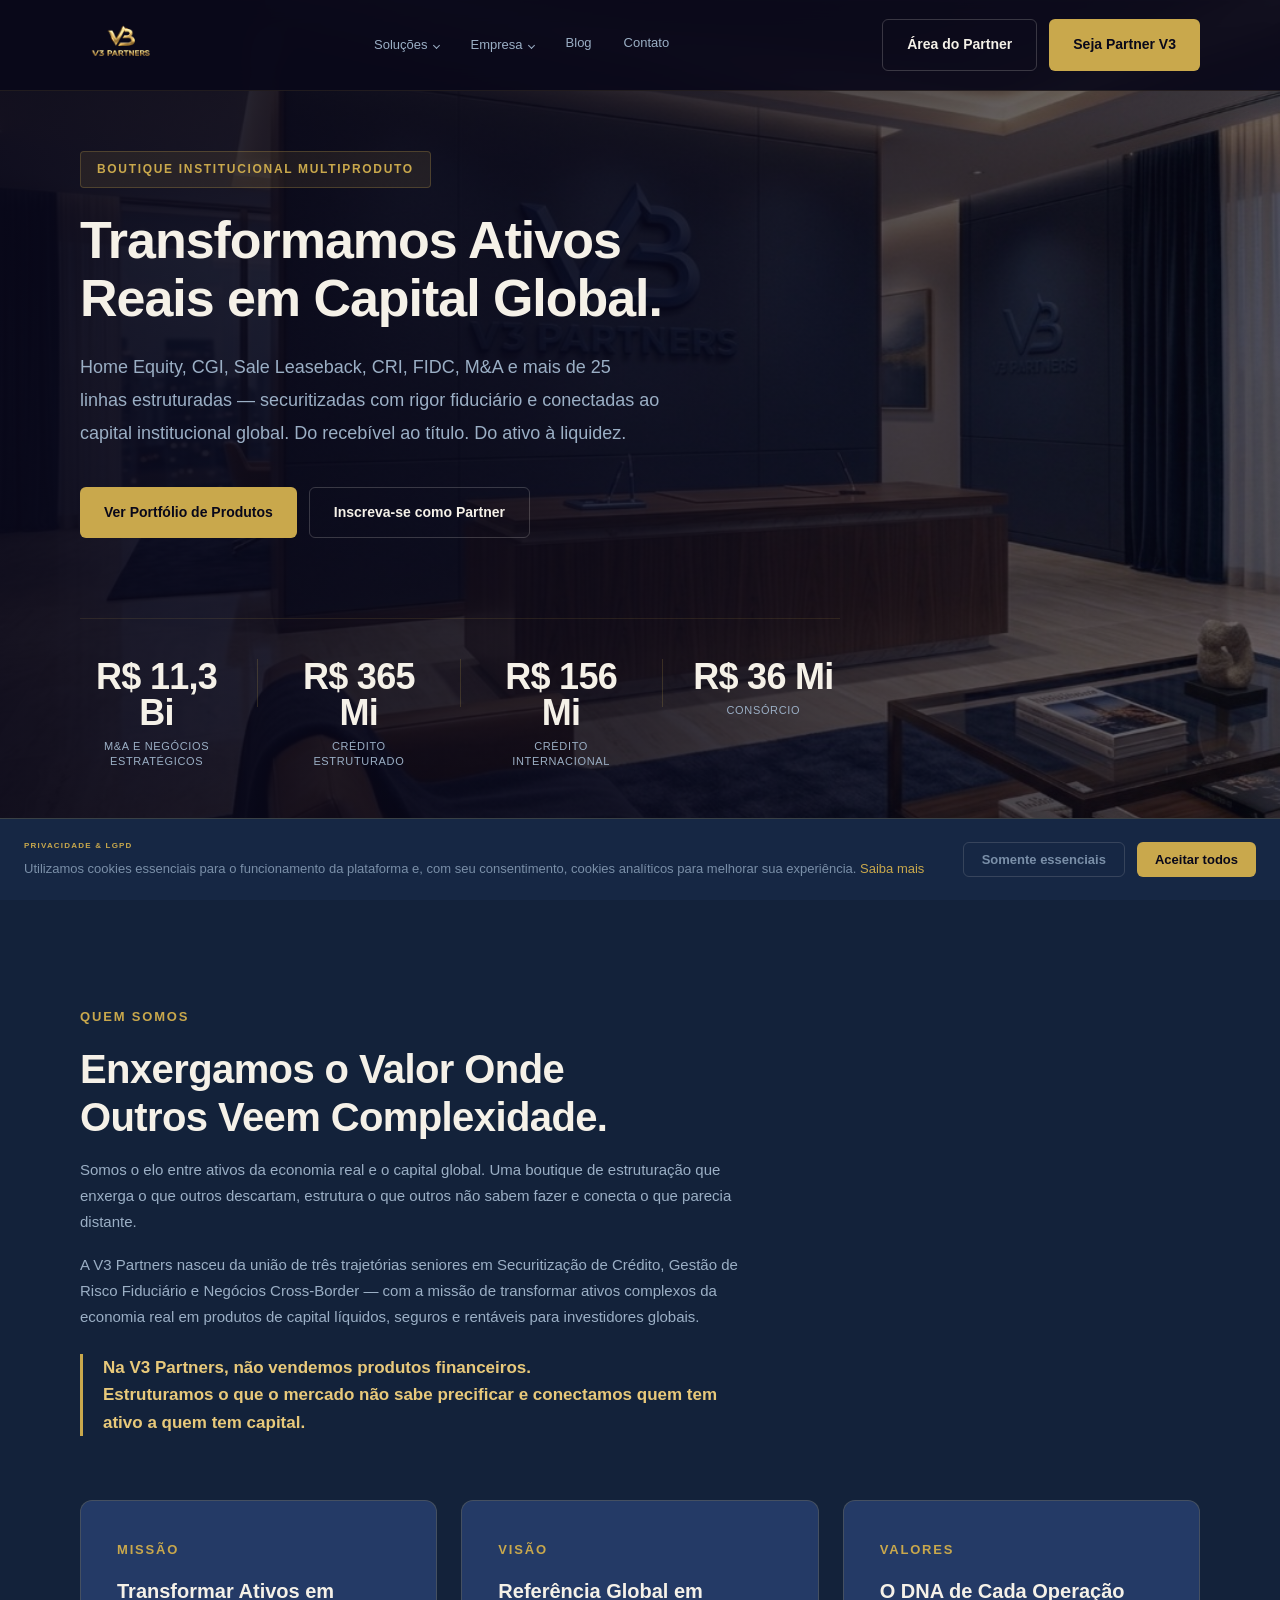
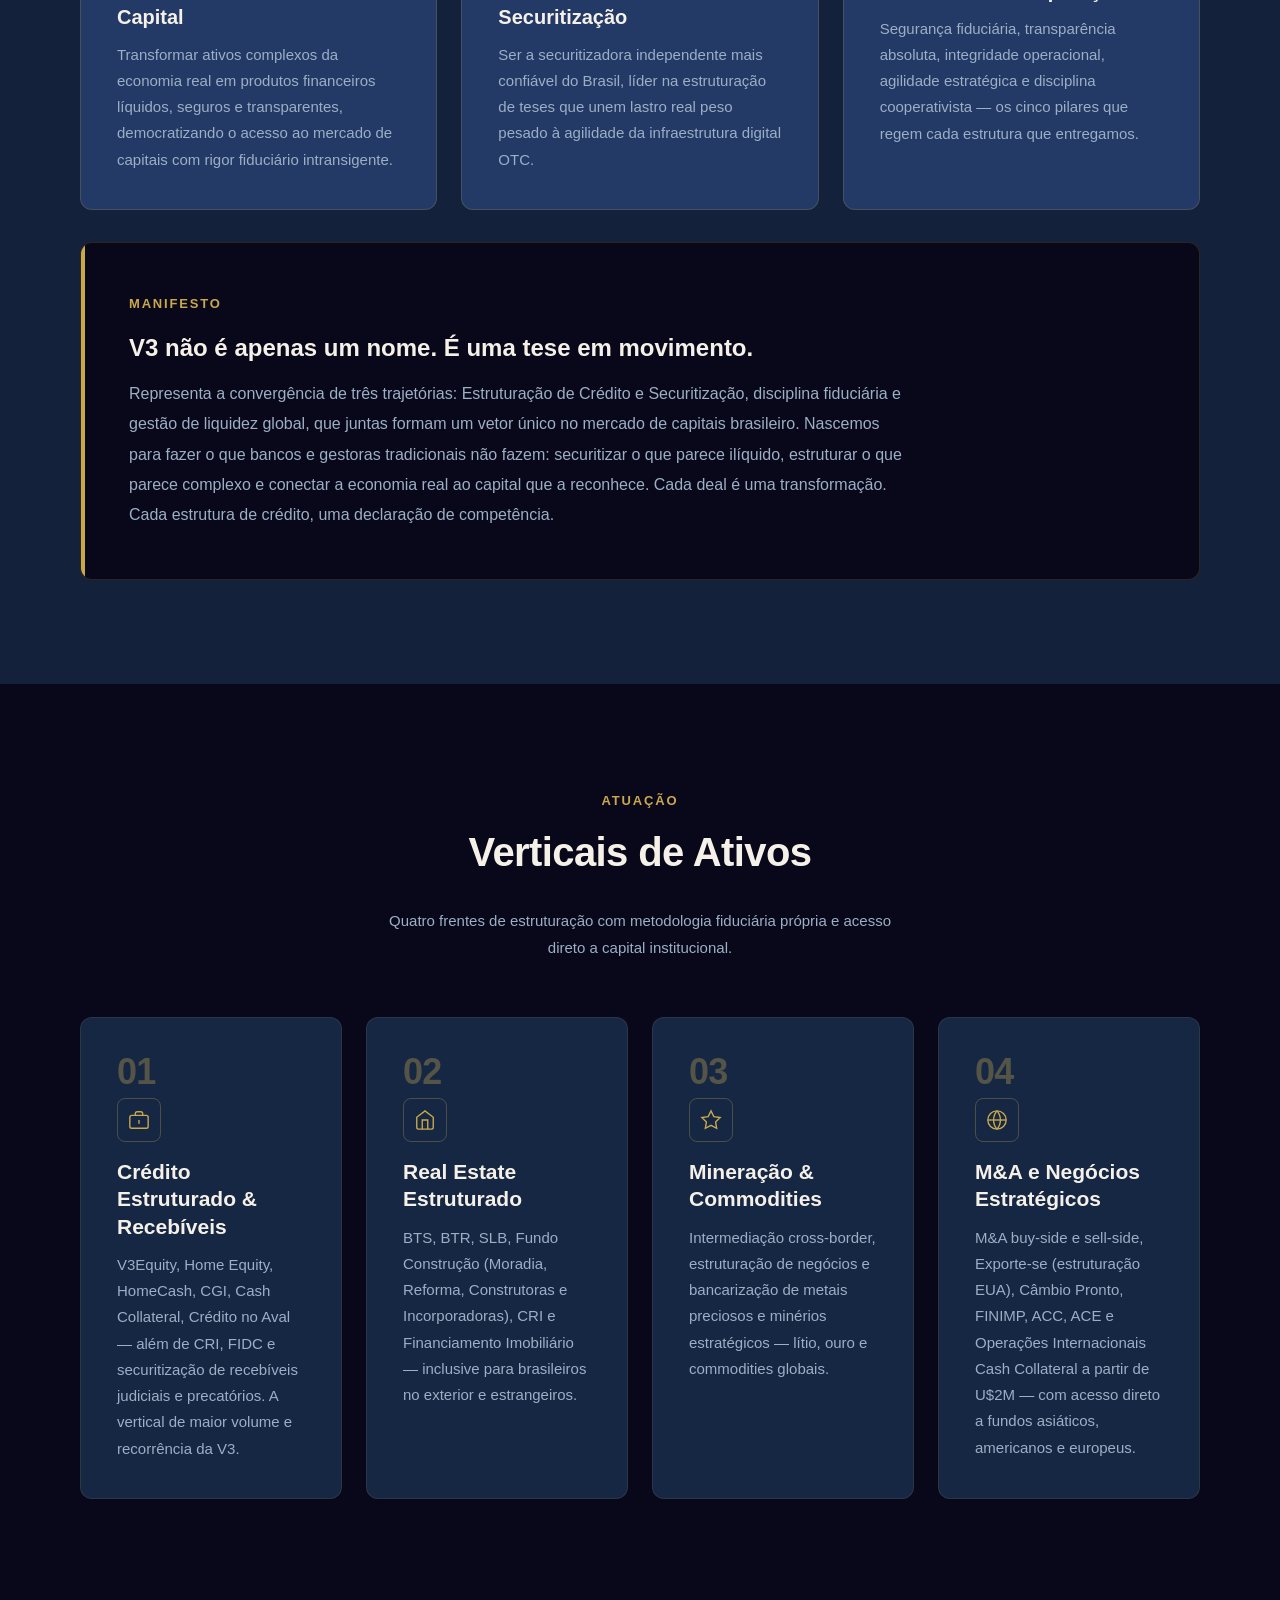
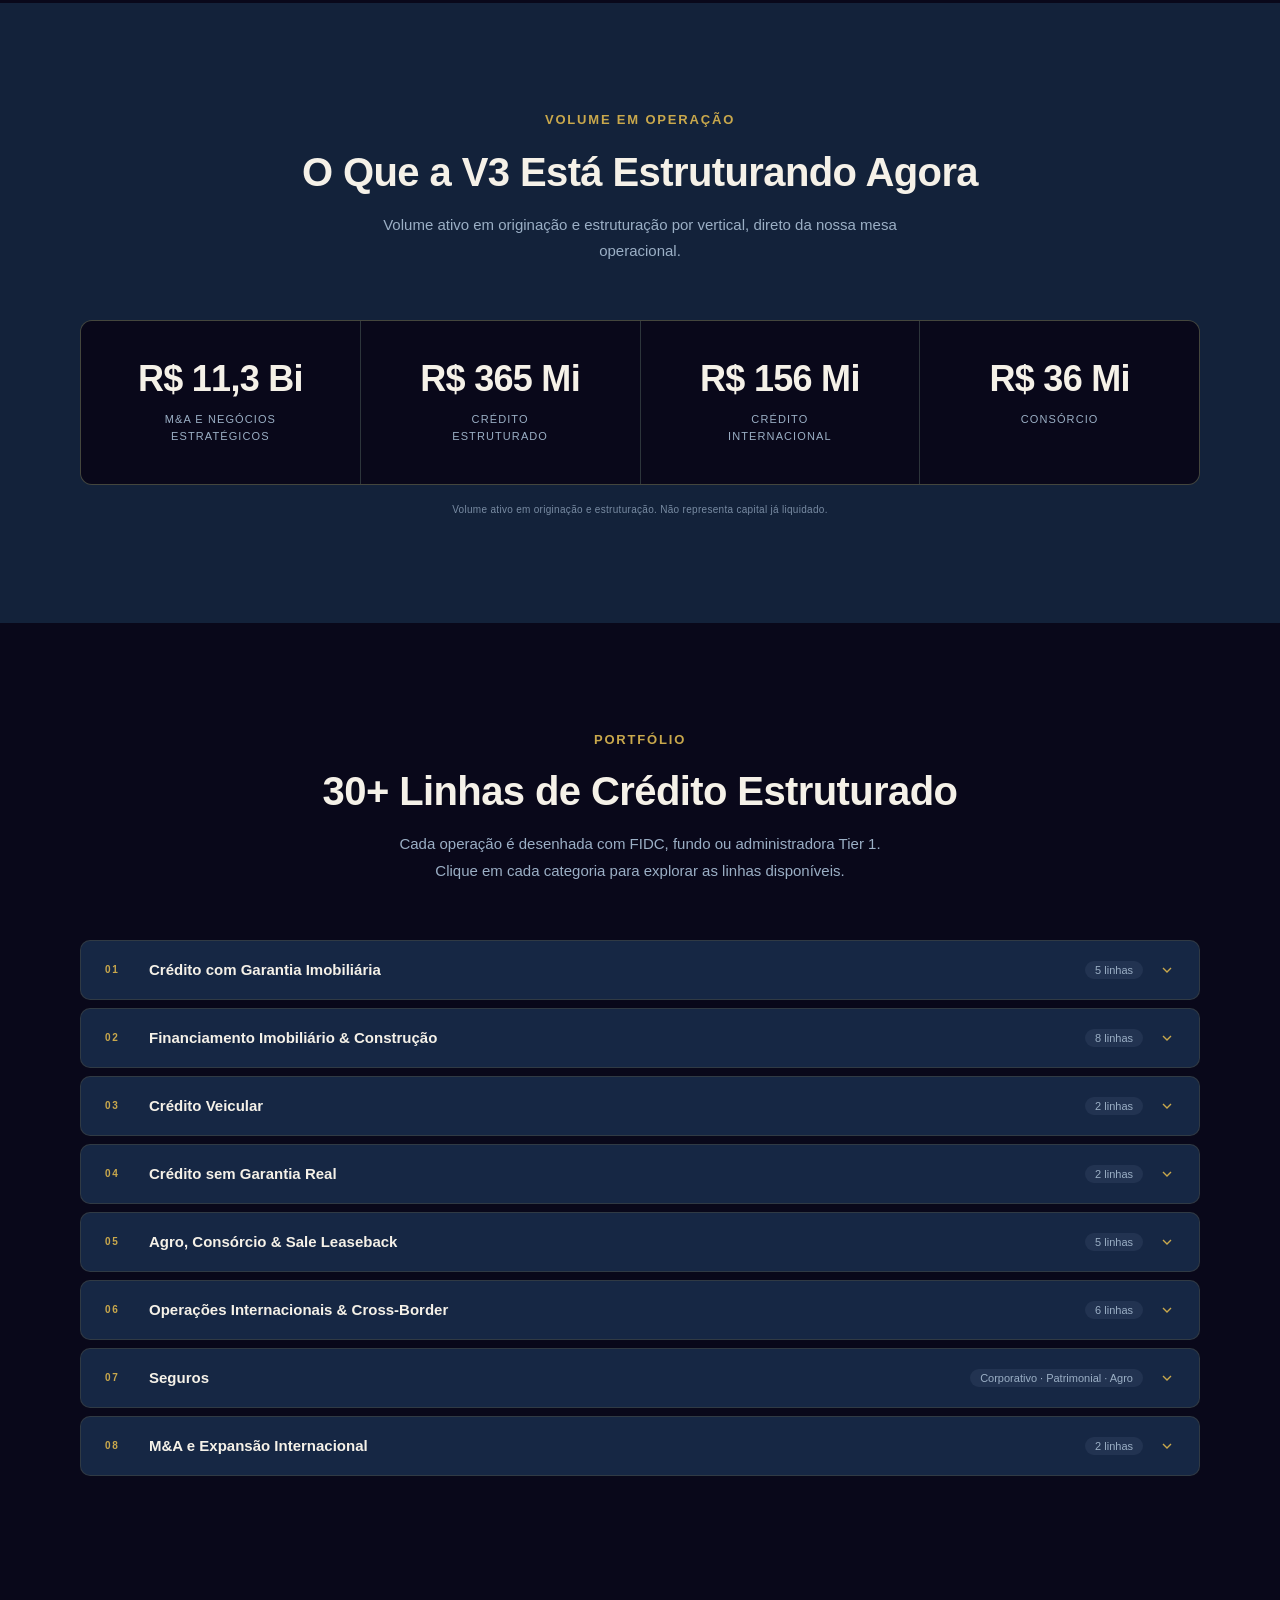
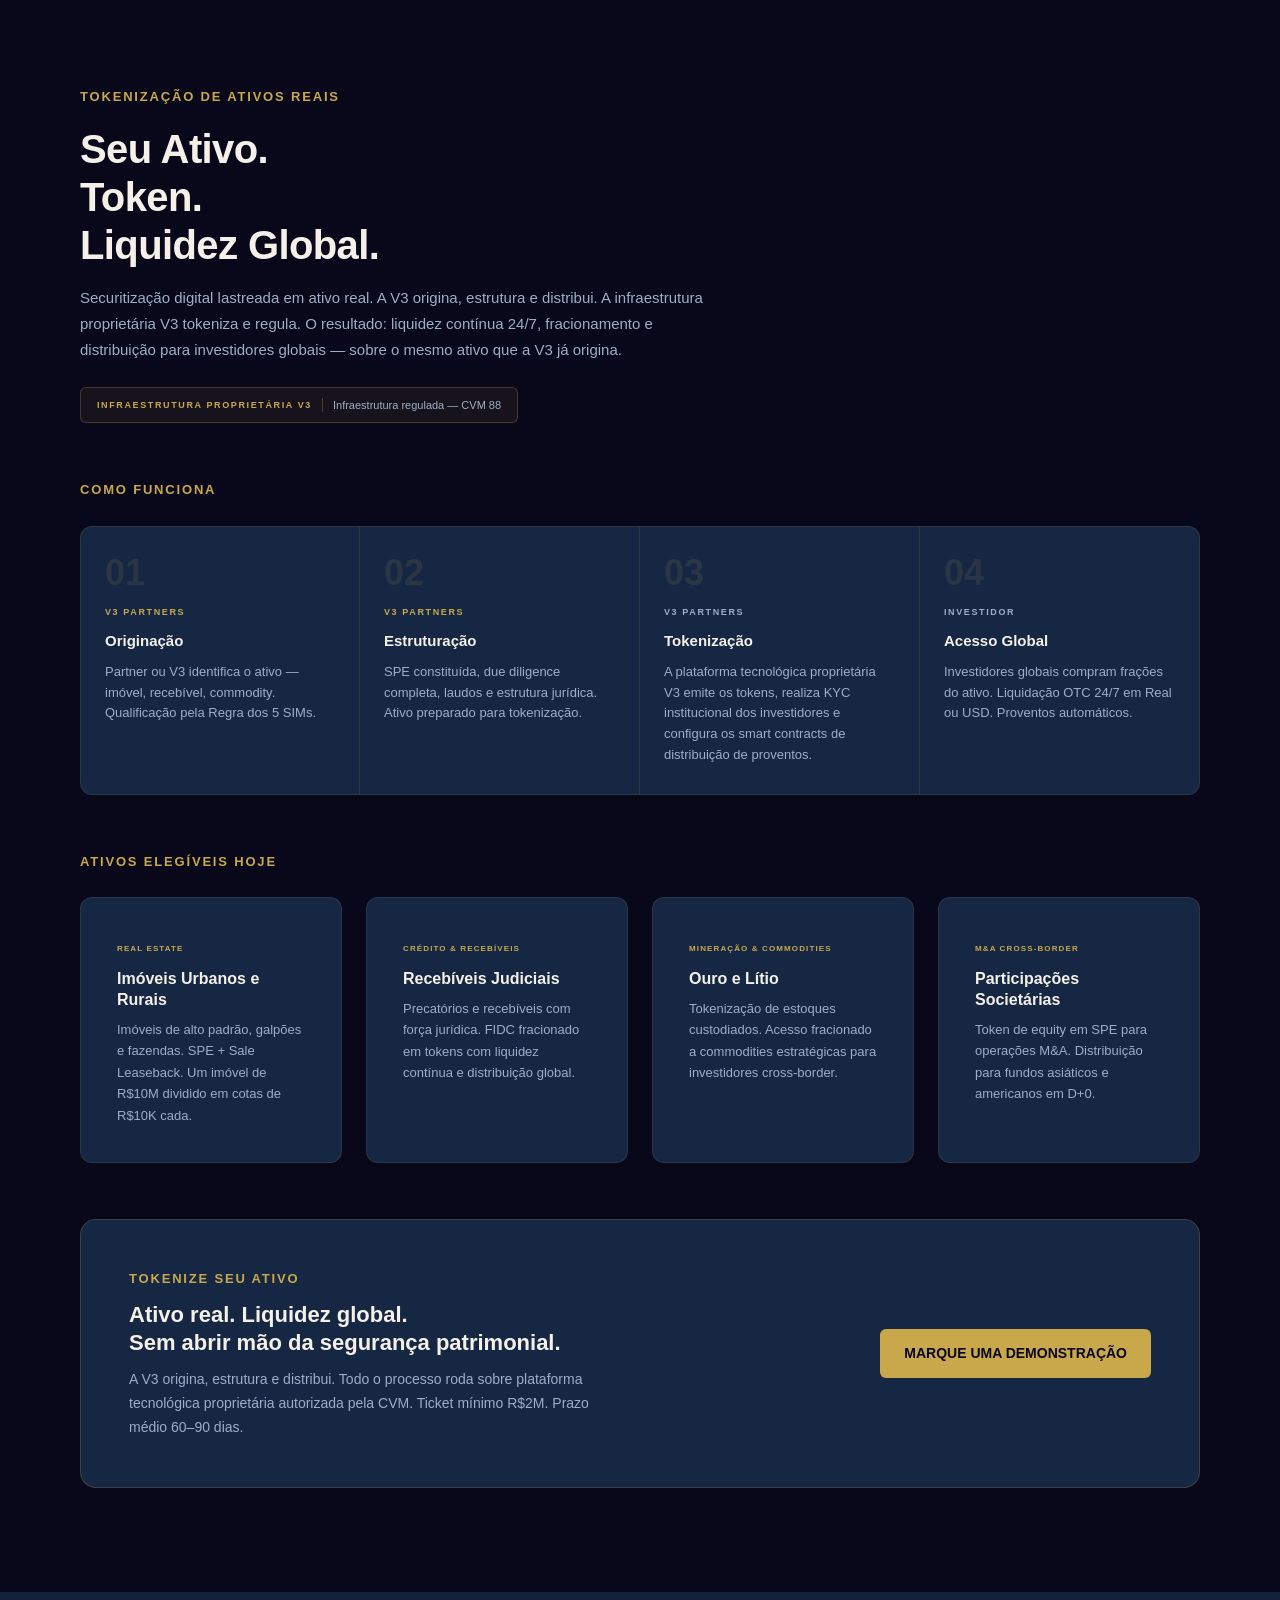
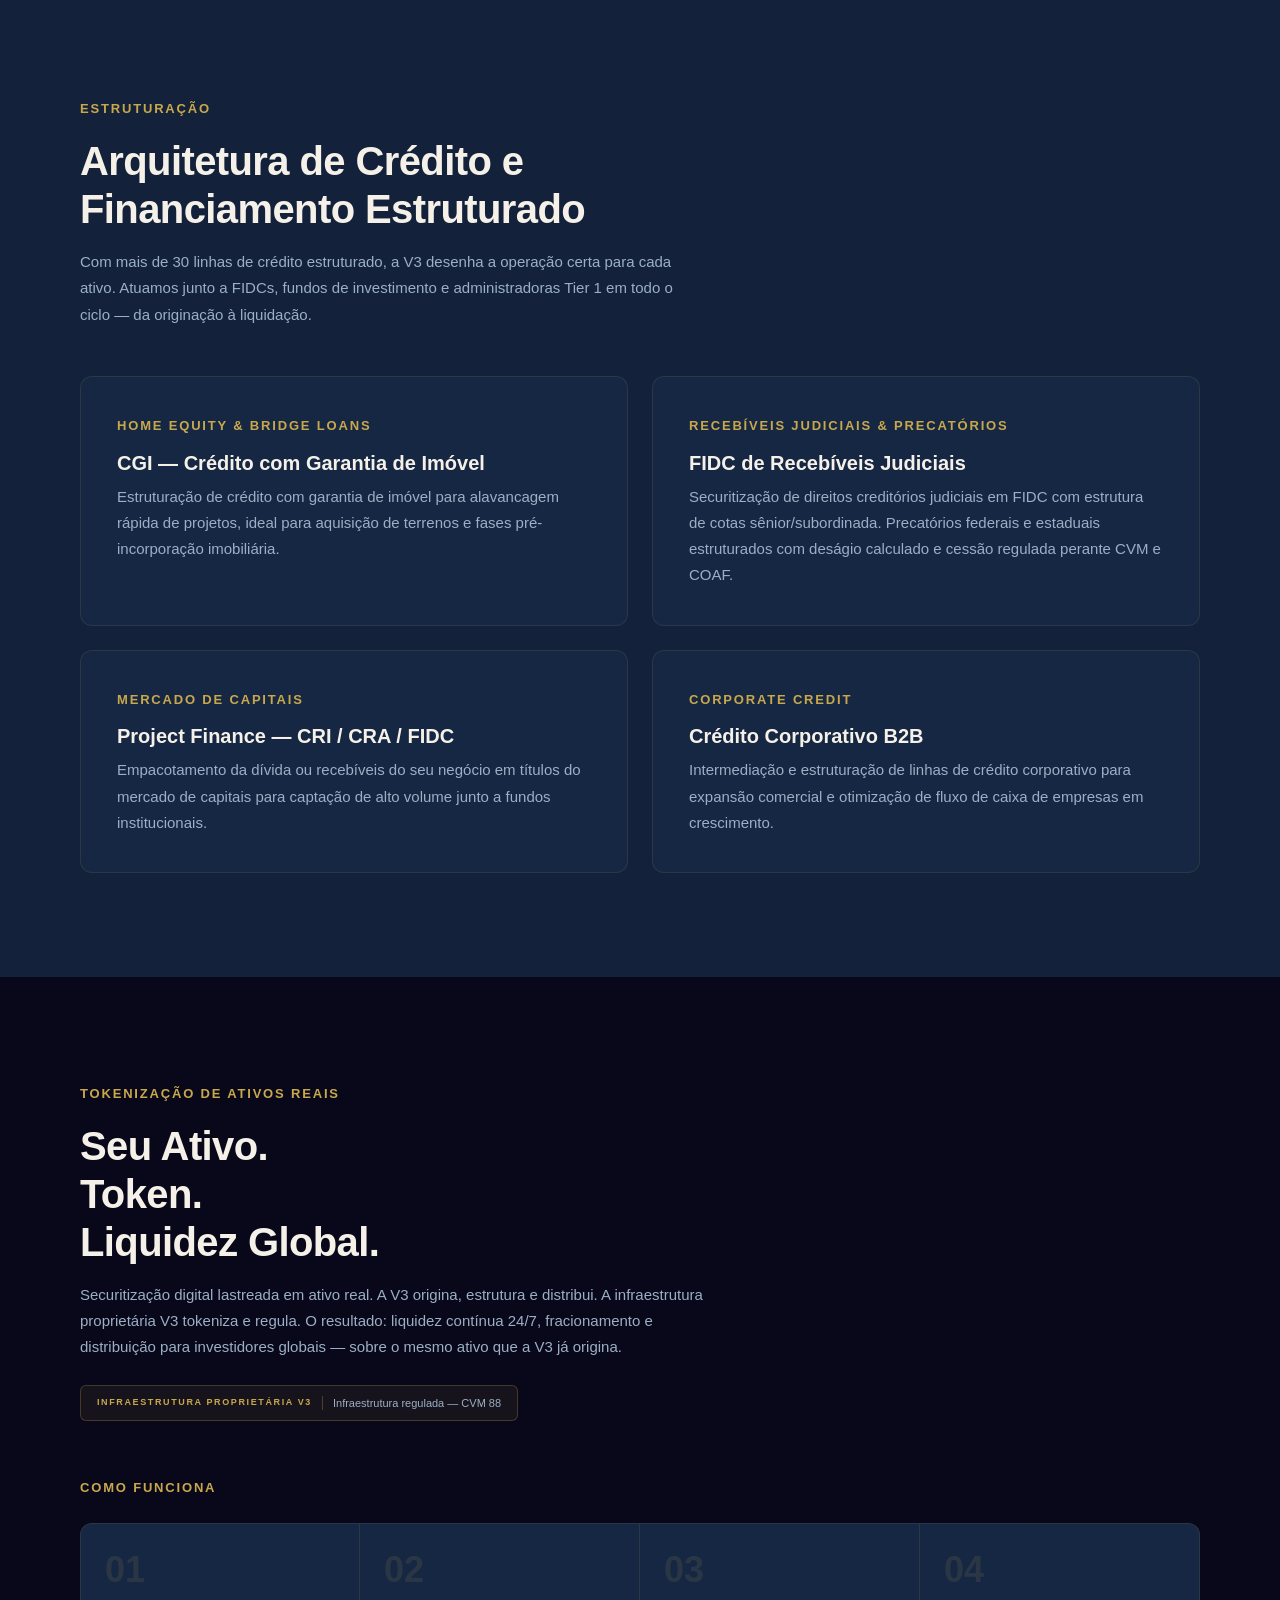
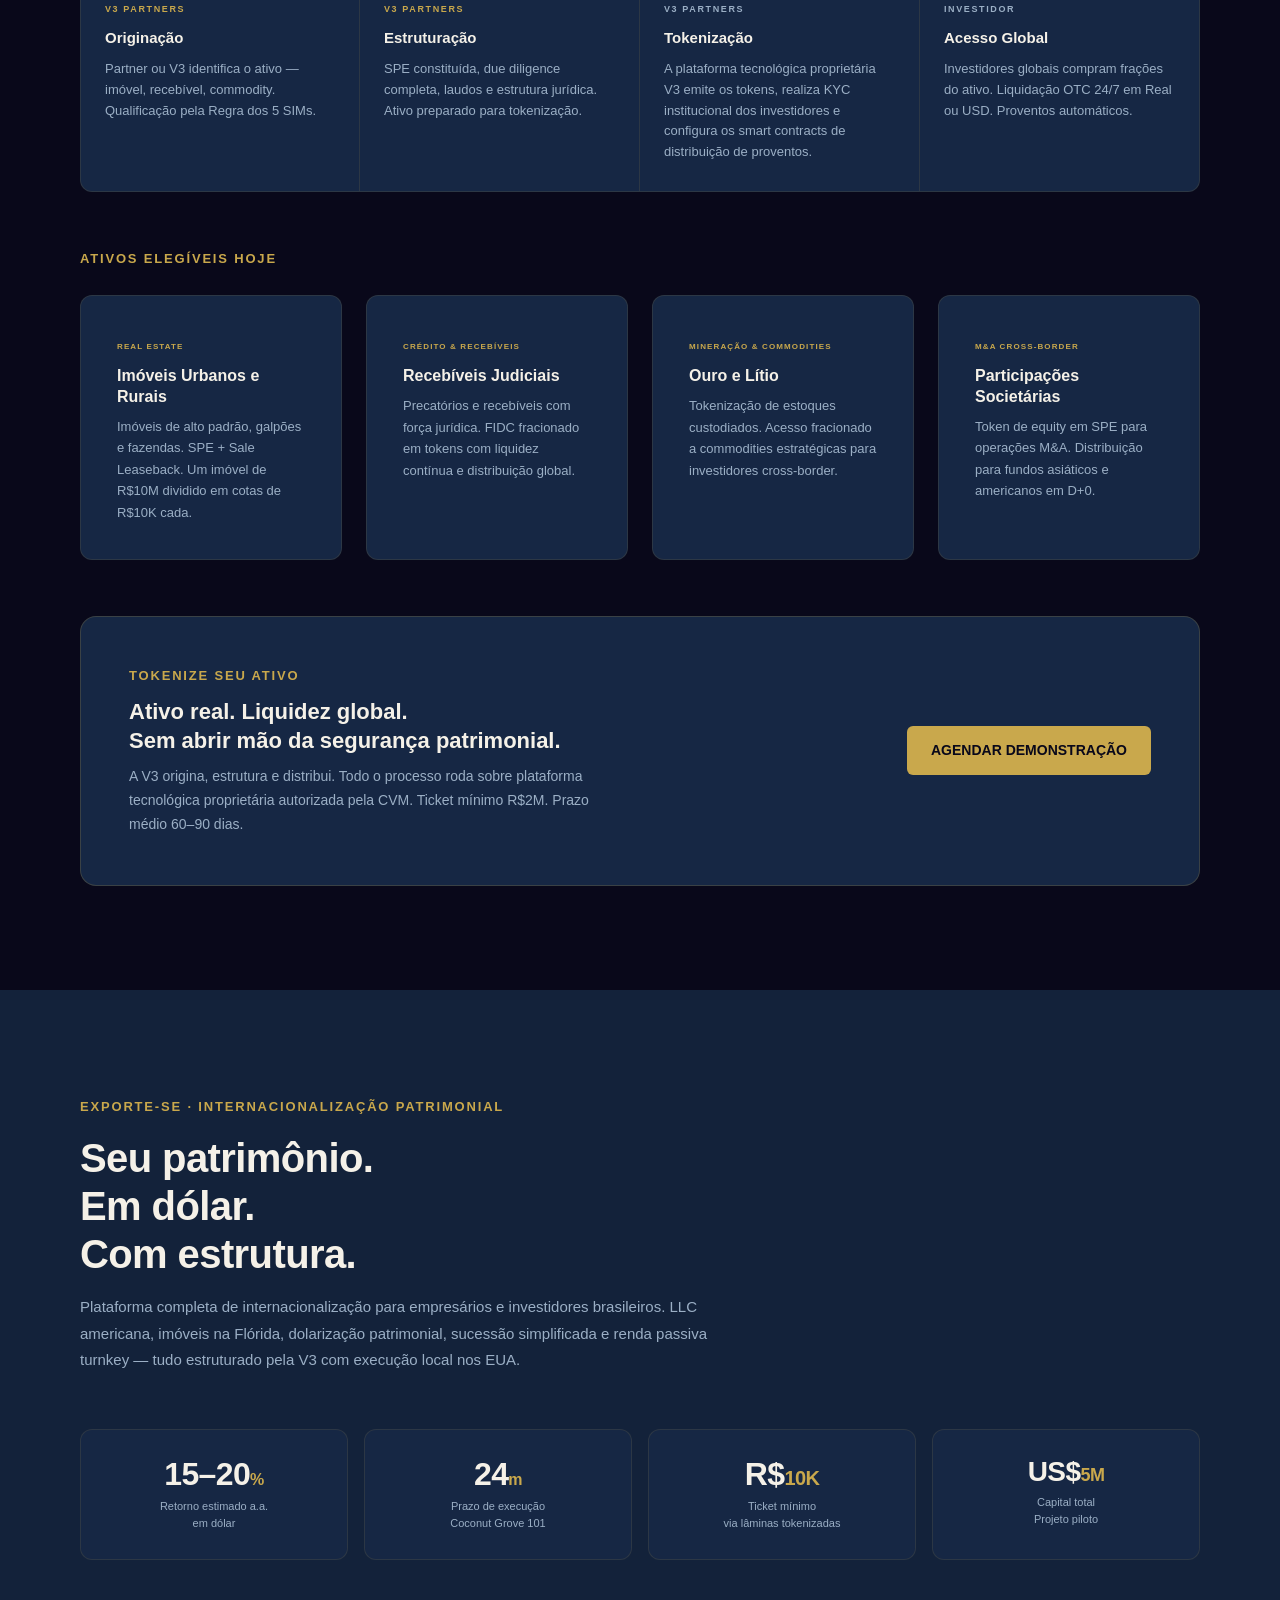
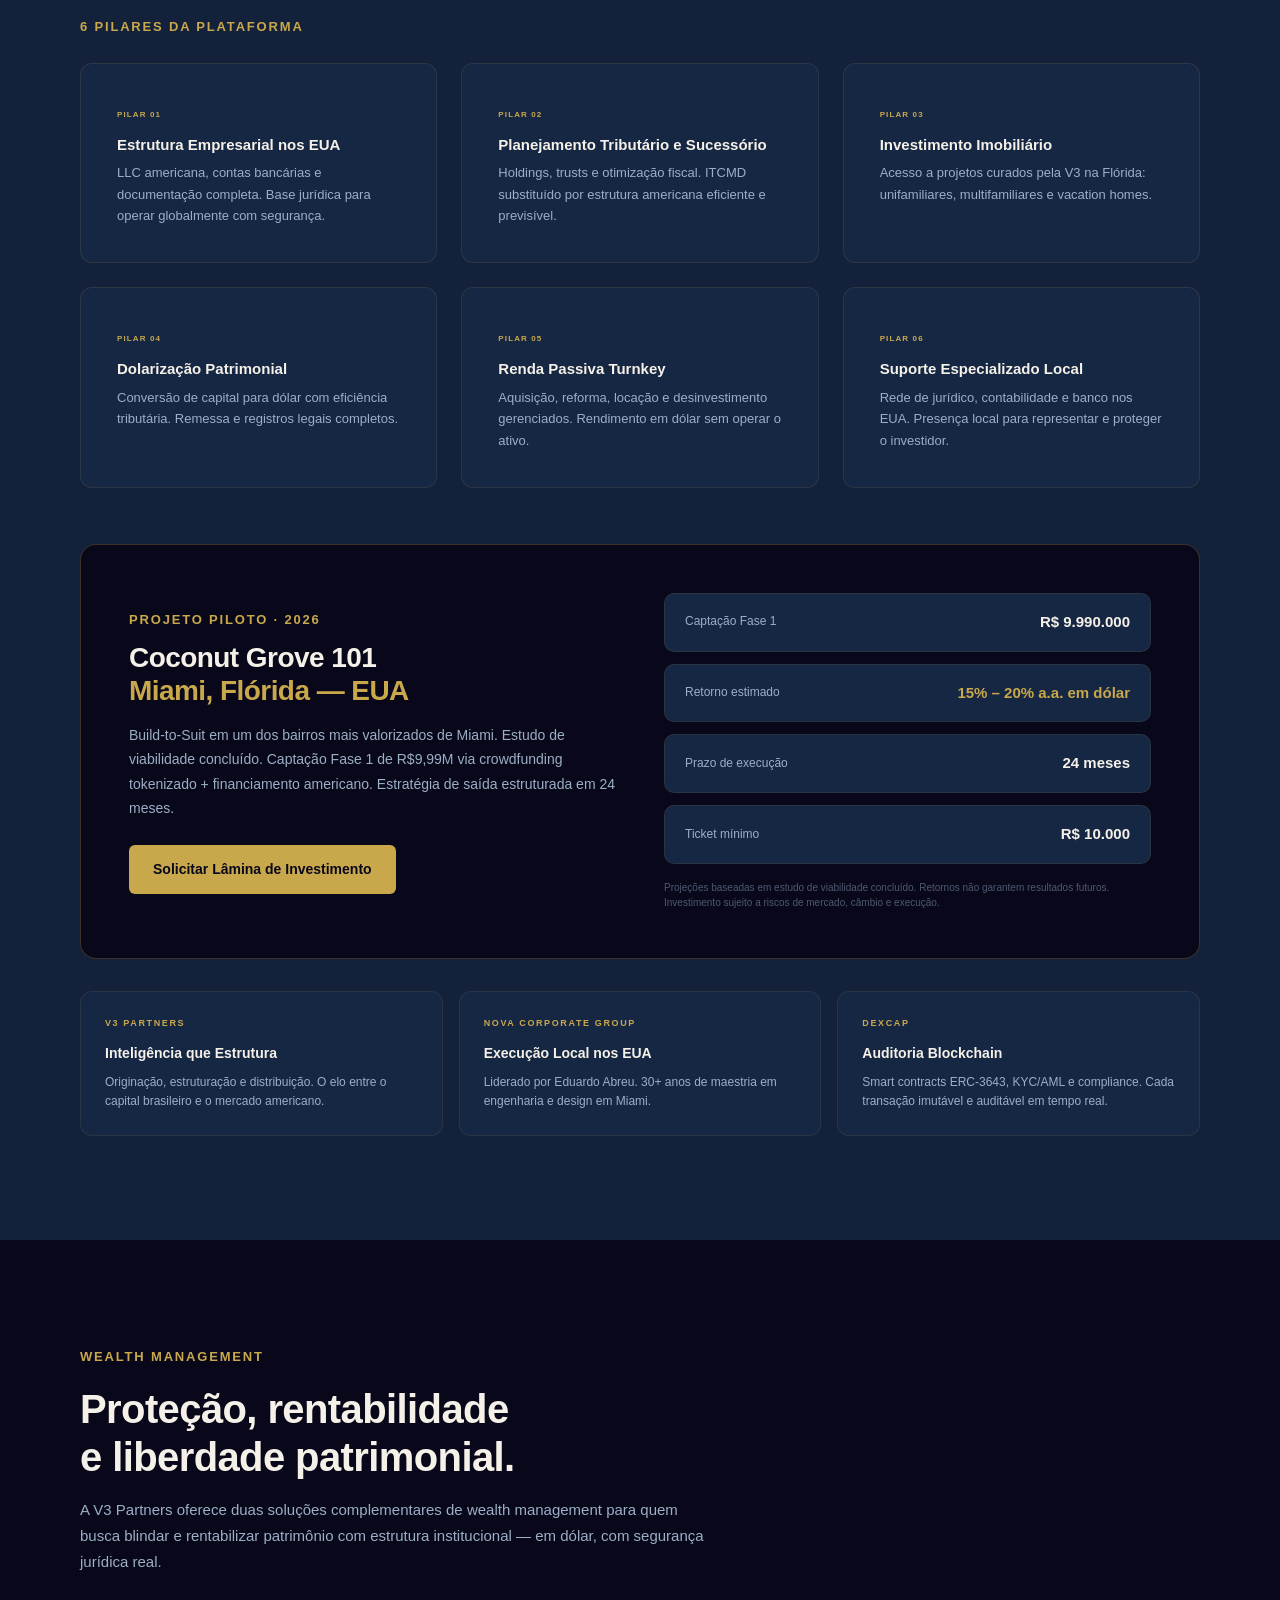
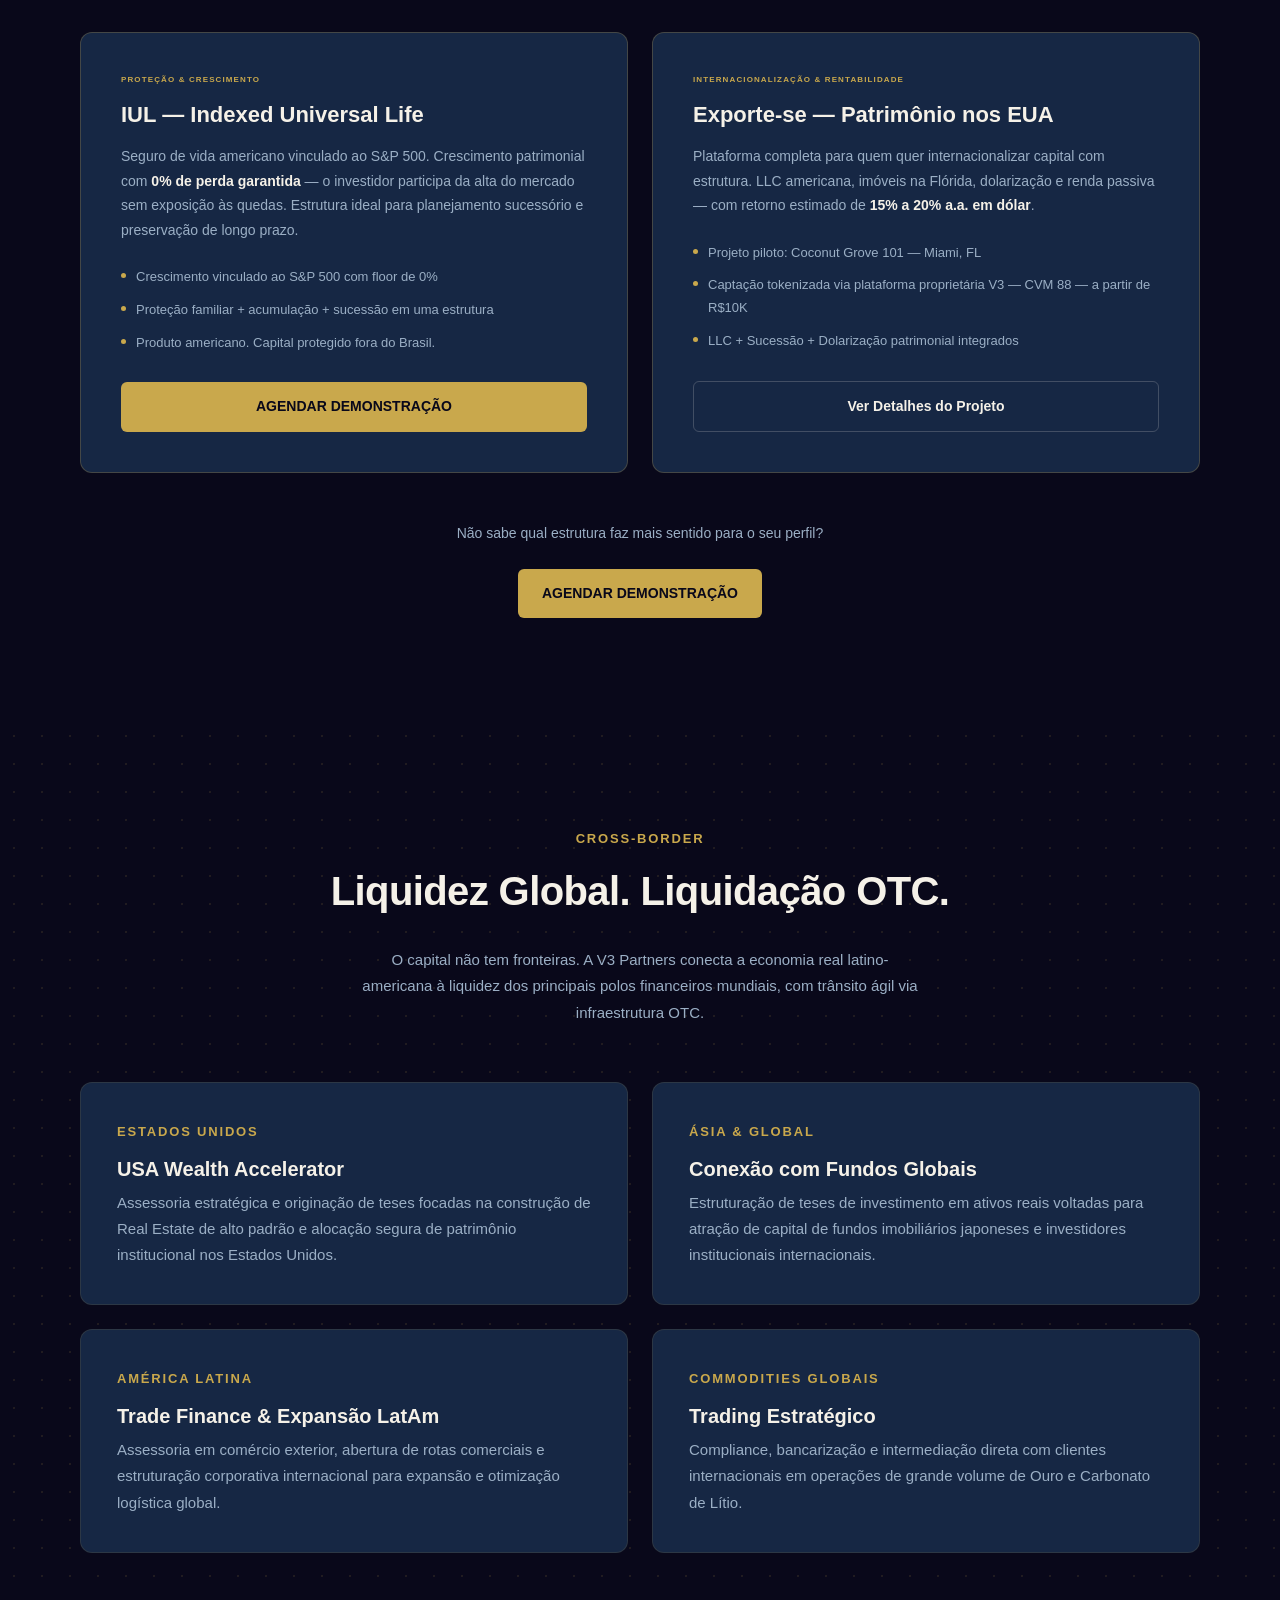
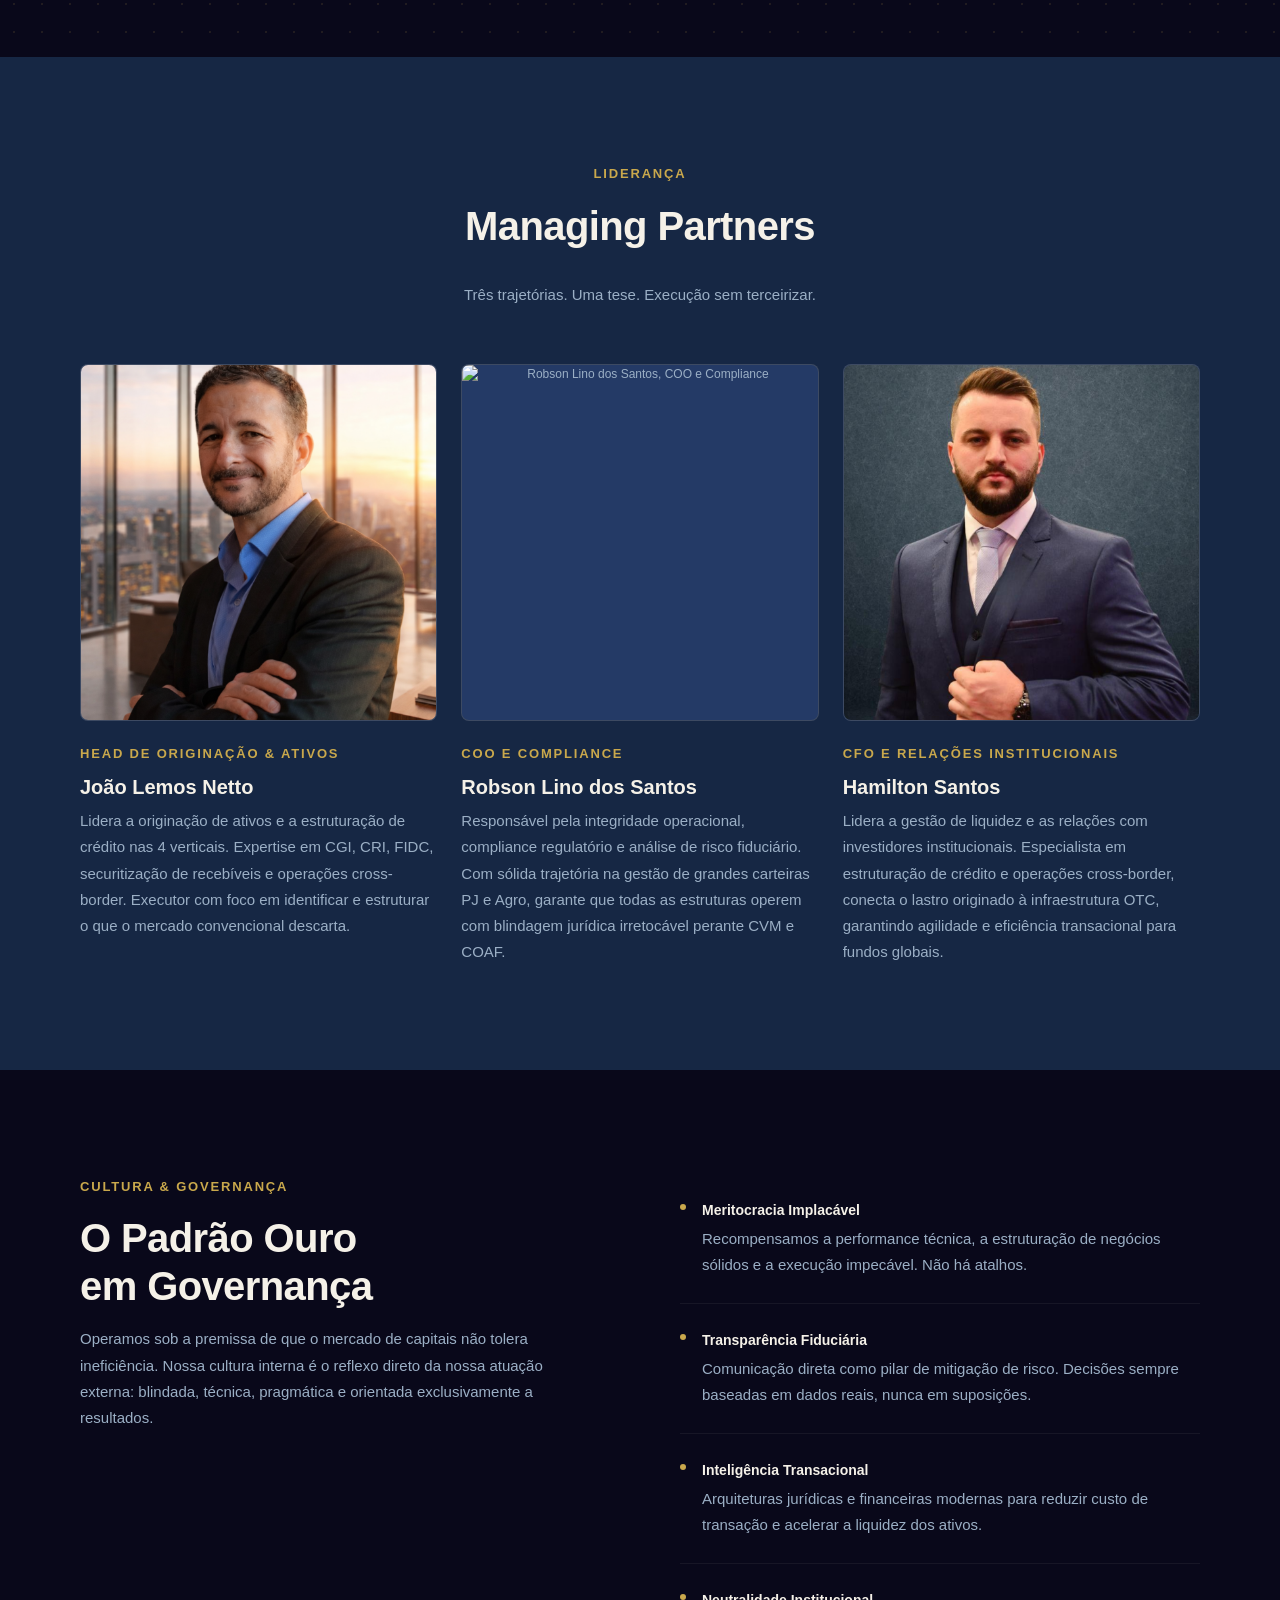
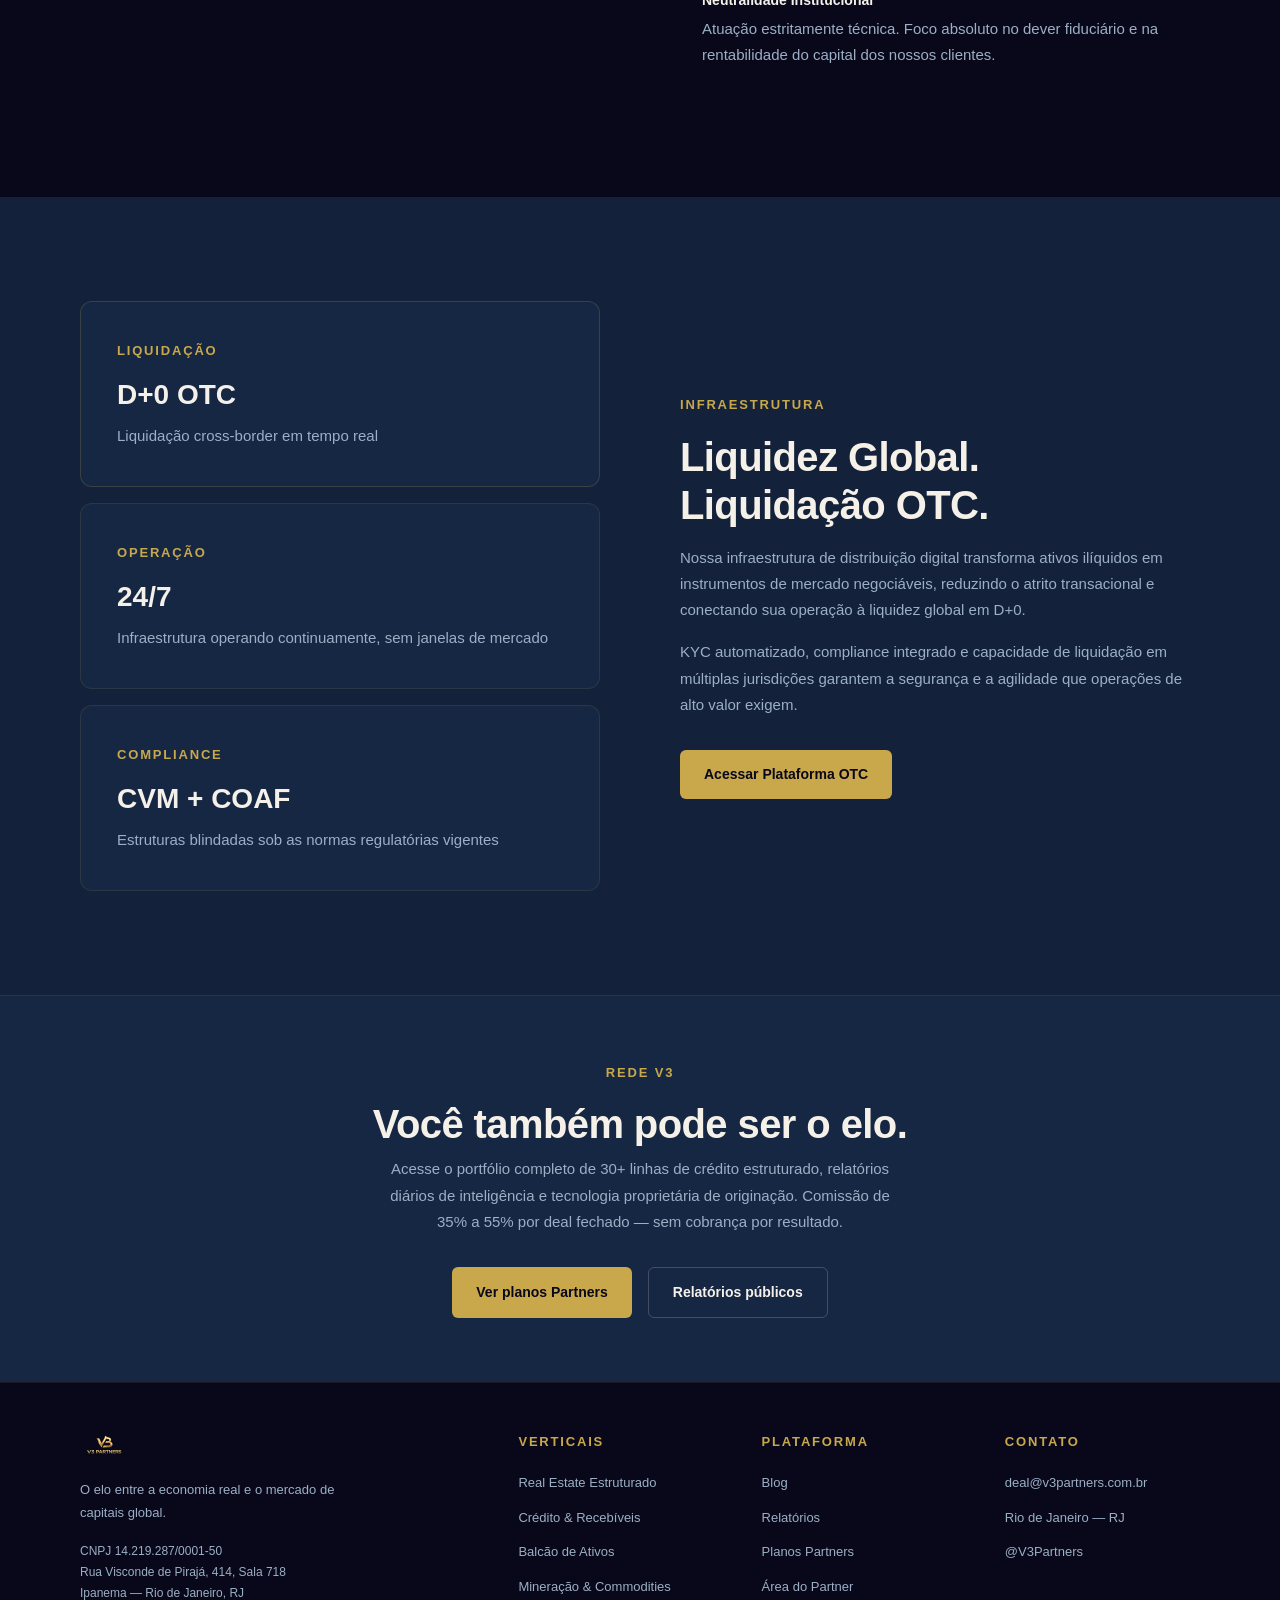
==== commit 43b88b45: "docs(comissao): Partner 35%, PRO 50%, Enterprise 55% nos termos, home e webinar Co-Authored-By: Clau" ====
--- a/index.html
+++ b/index.html
@@ -1753,7 +1753,7 @@
       <h2 class="mt-16">Você também pode ser o elo.</h2>
       <p class="mt-8" style="max-width: 500px; margin-left: auto; margin-right: auto;">
         Acesse o portfólio completo de 30+ linhas de crédito estruturado, relatórios diários de inteligência
-        e tecnologia proprietária de originação. Comissão de 30% a 50% por deal fechado — sem cobrança por resultado.
+        e tecnologia proprietária de originação. Comissão de 35% a 55% por deal fechado — sem cobrança por resultado.
       </p>
       <div style="display: flex; justify-content: center; gap: 16px; margin-top: 32px; flex-wrap: wrap;">
         <a href="partners" class="btn btn-primary">Ver planos Partners</a>
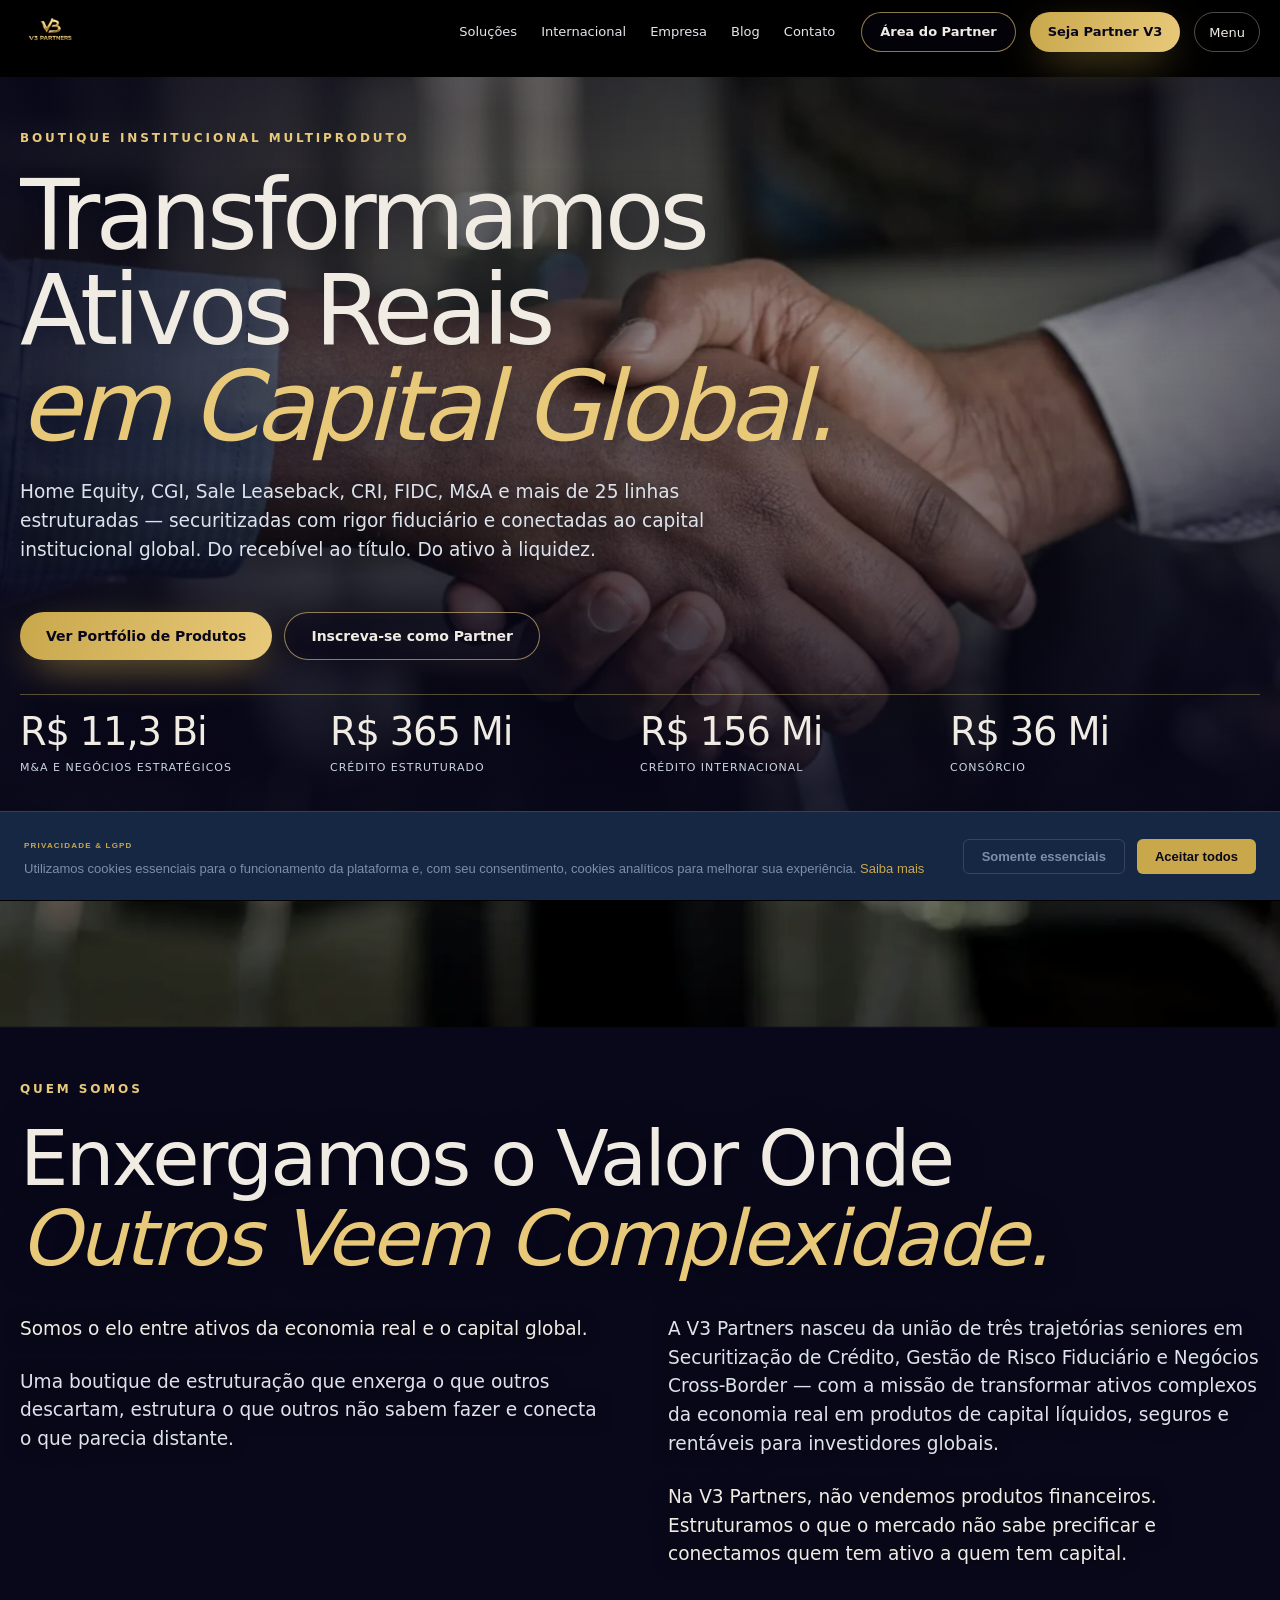
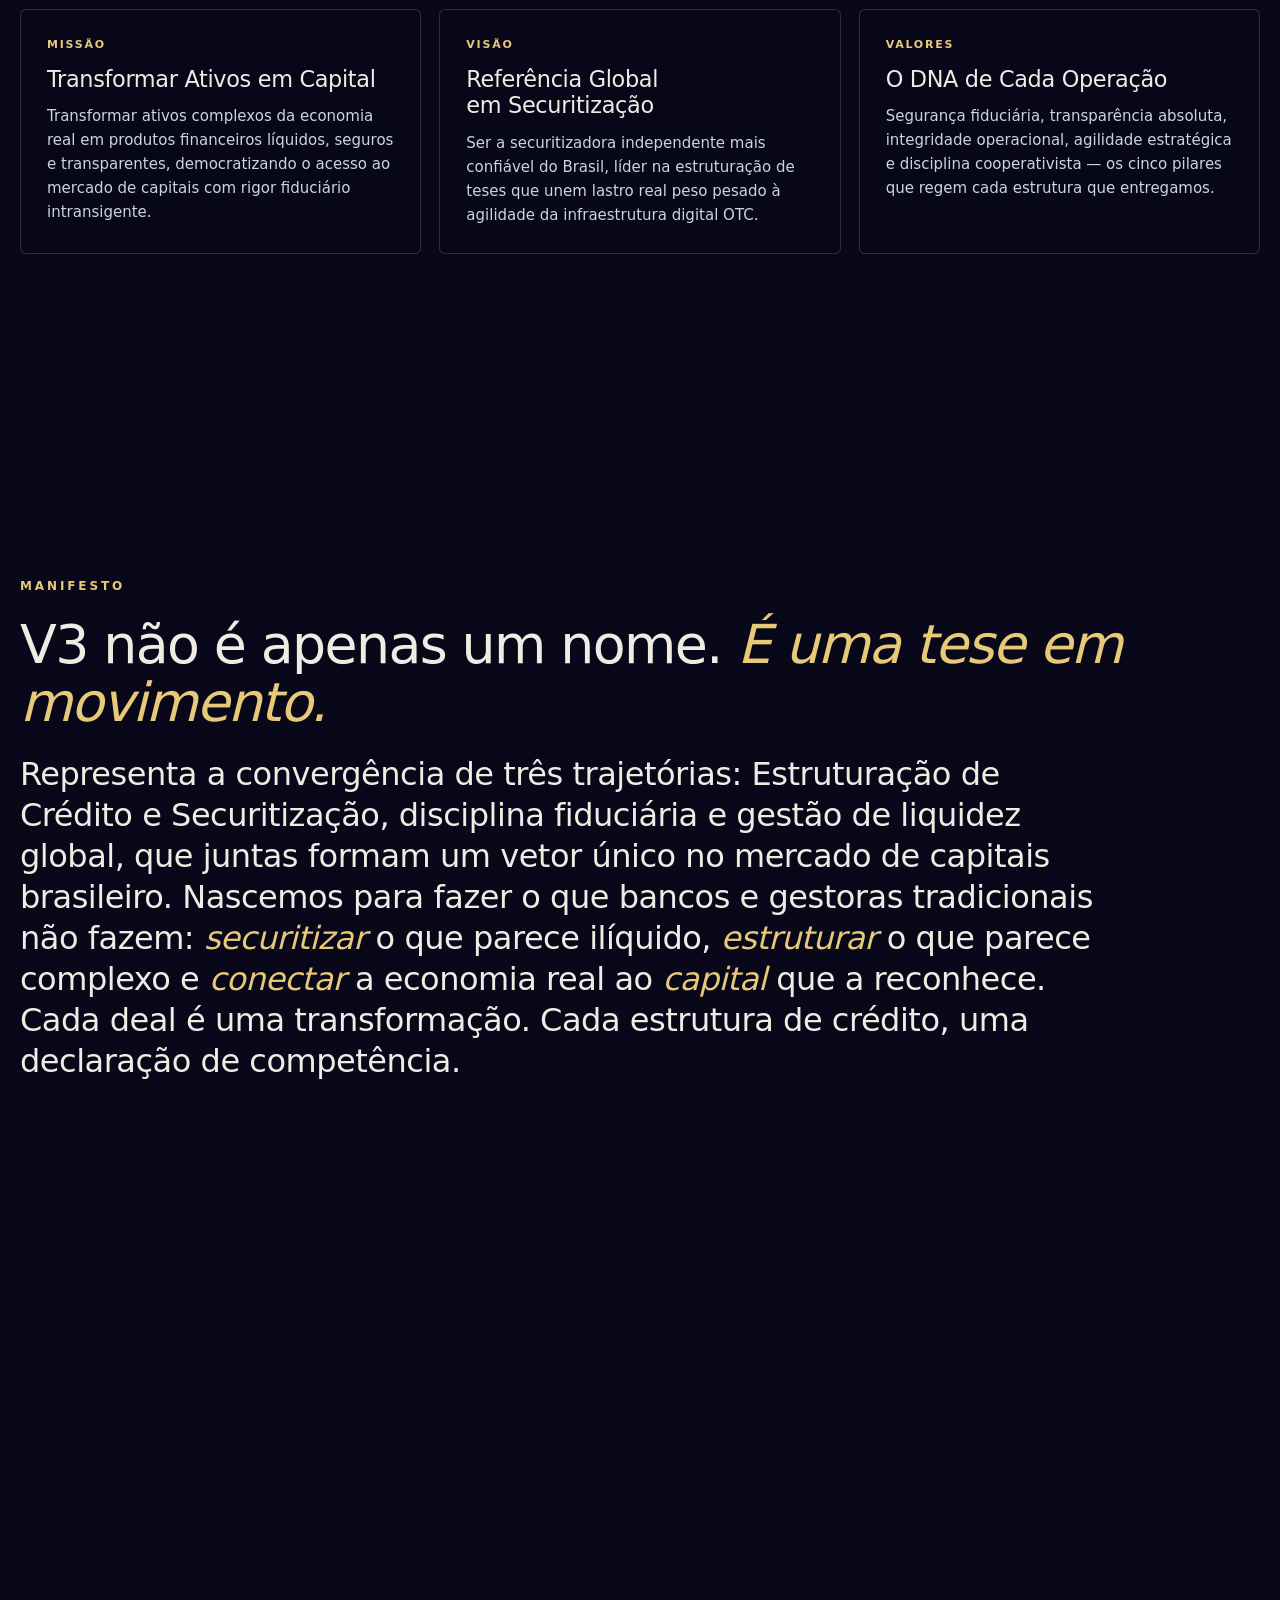
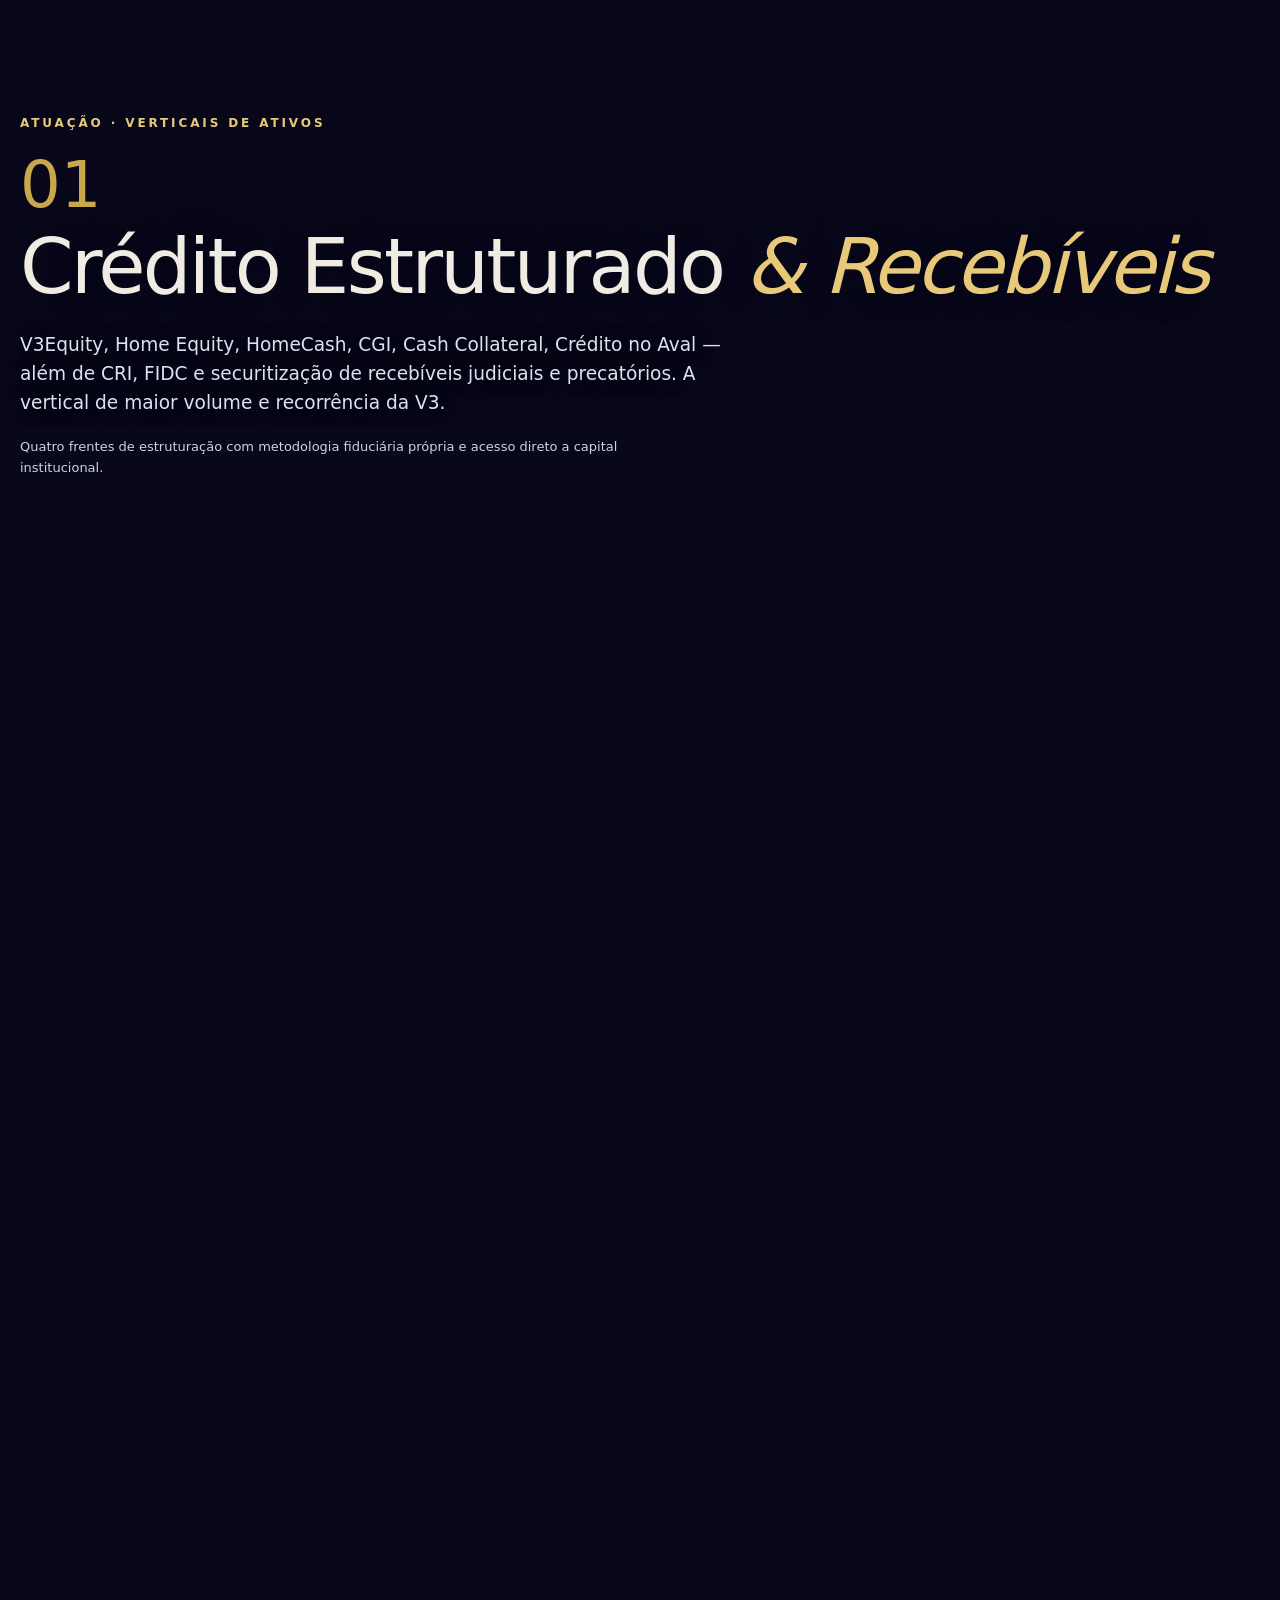
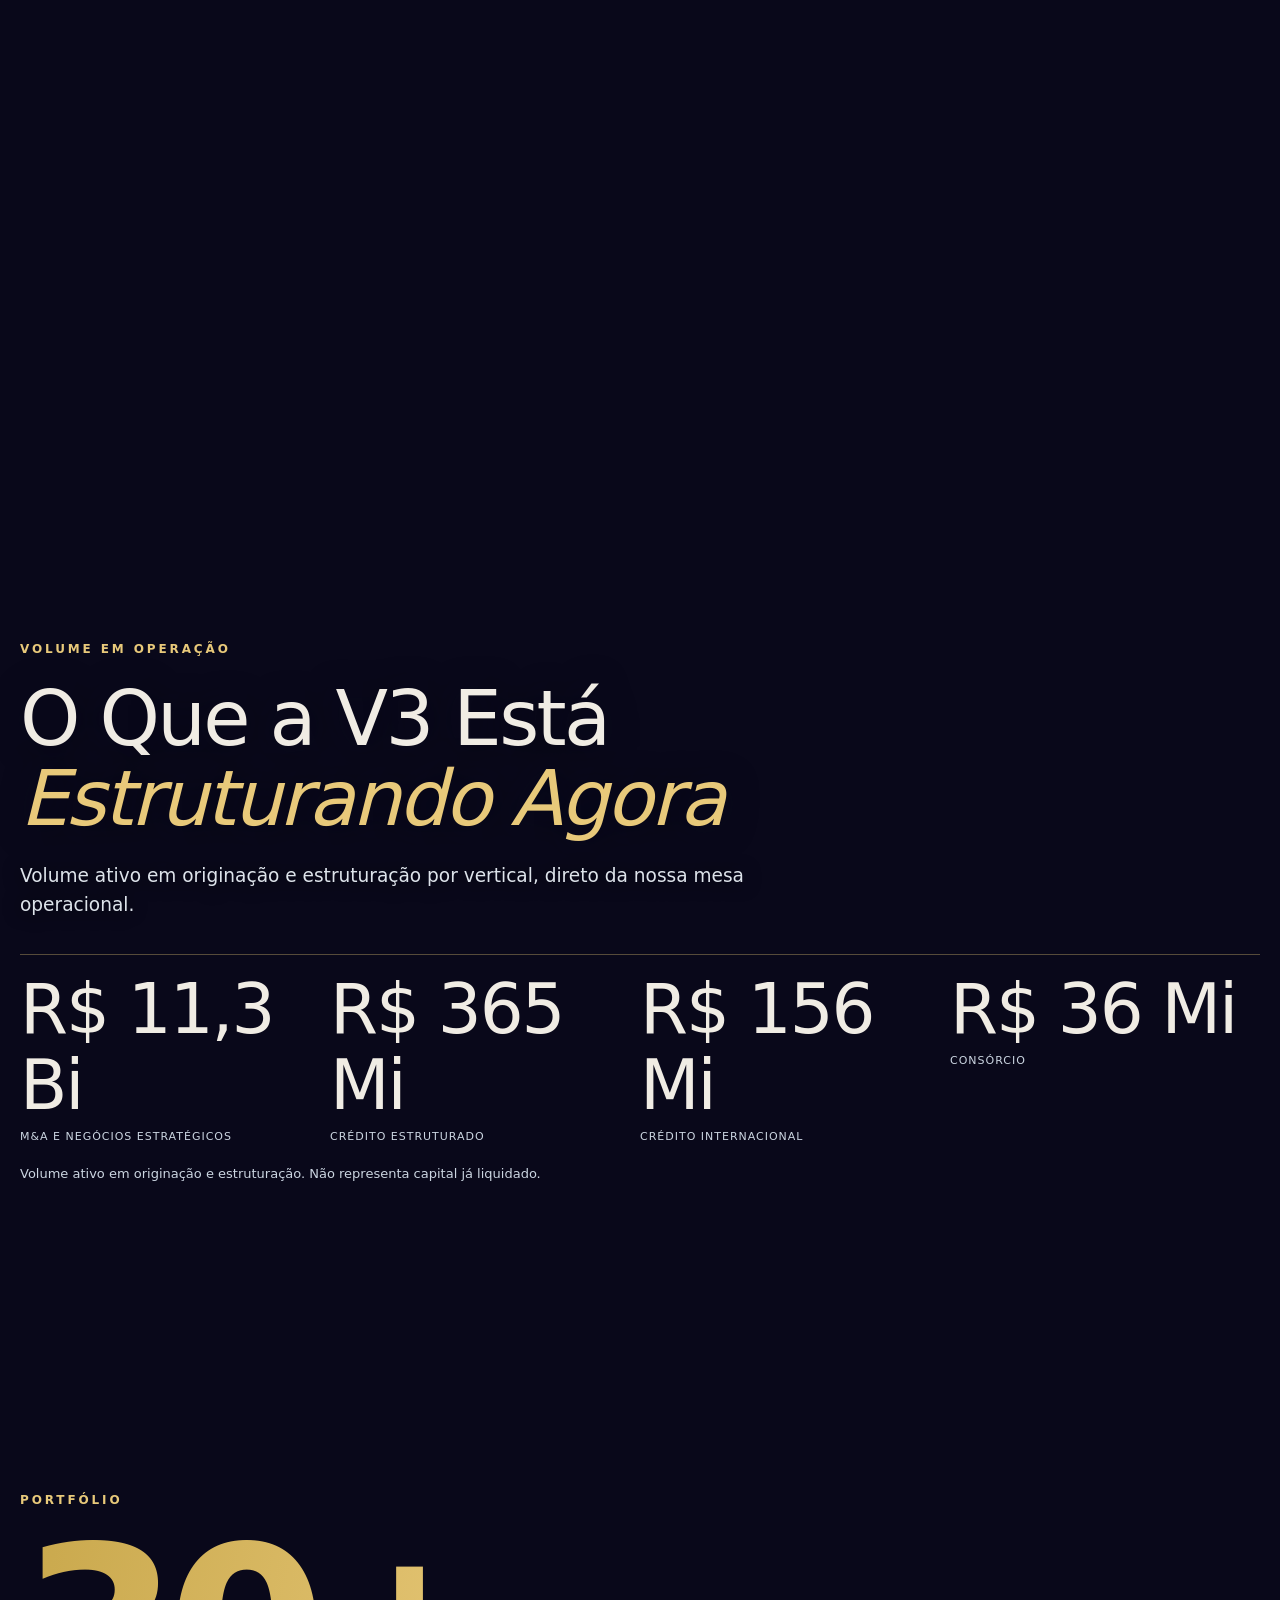
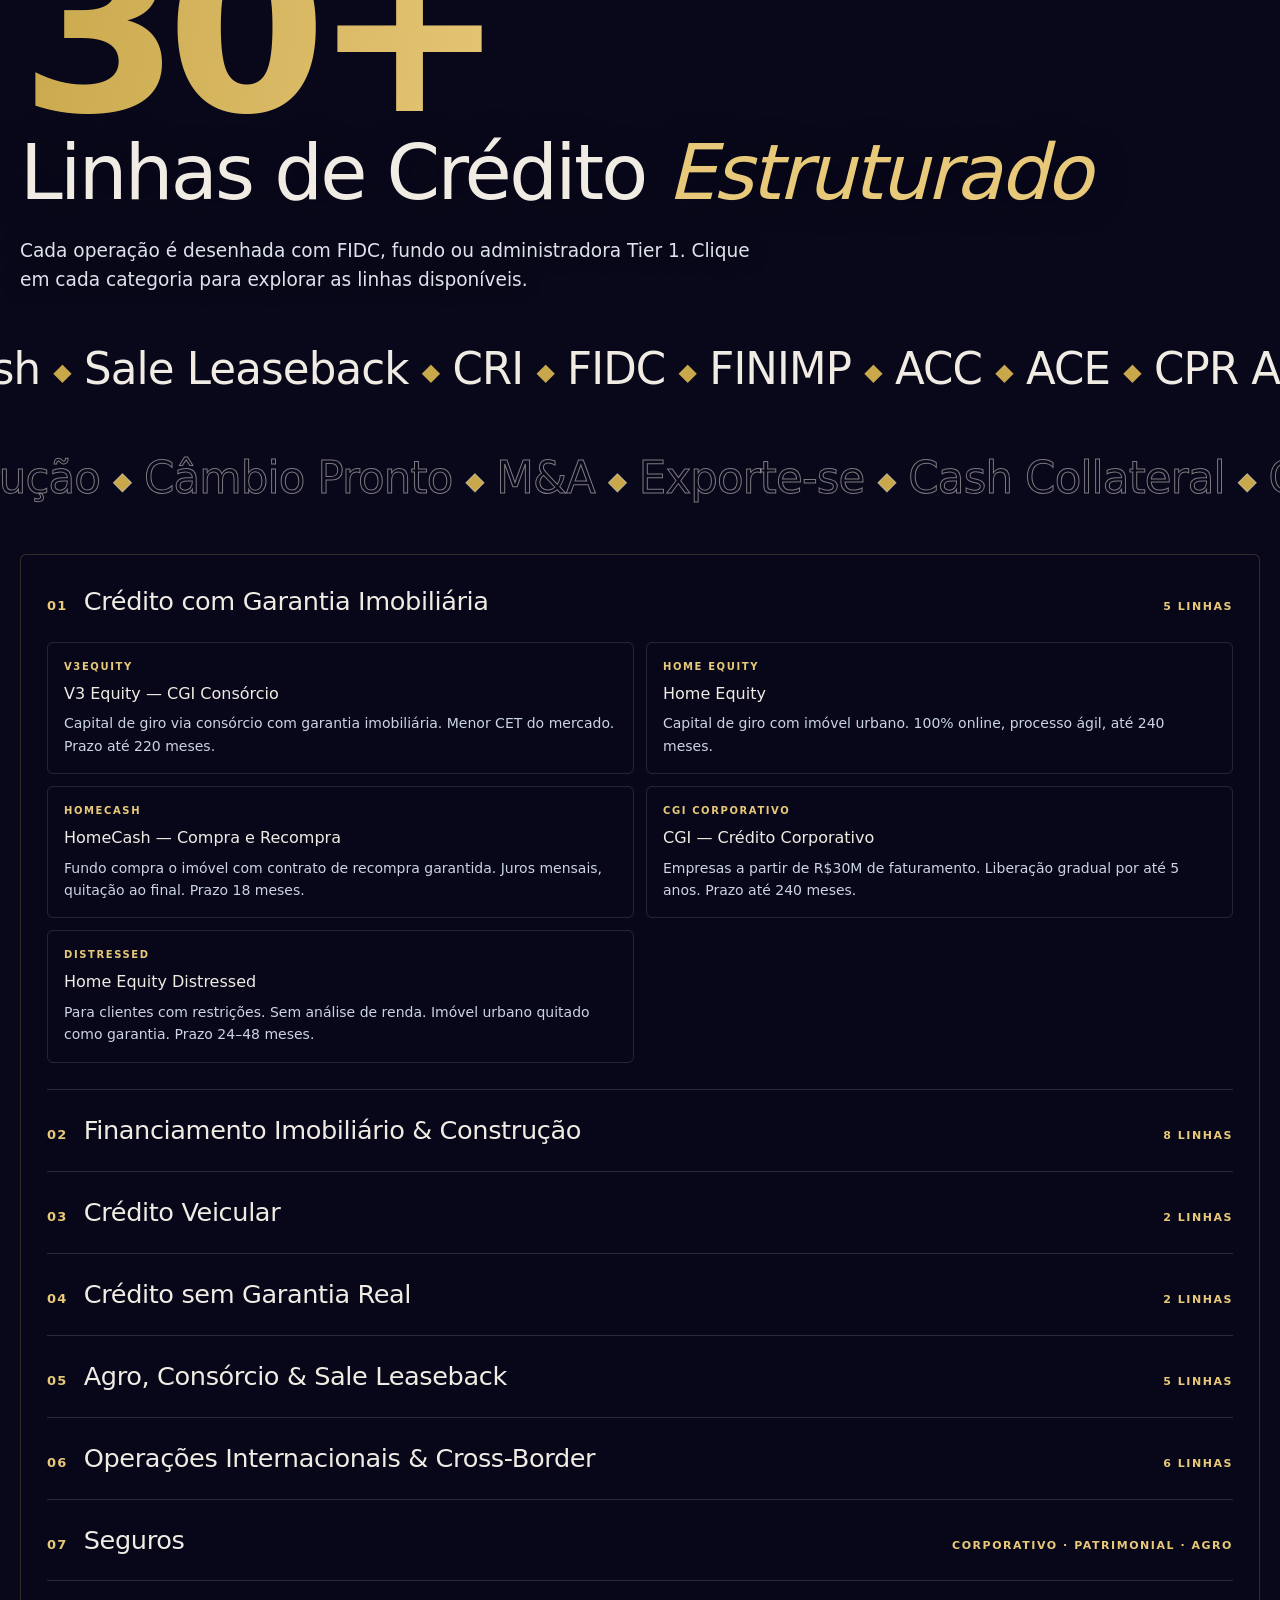
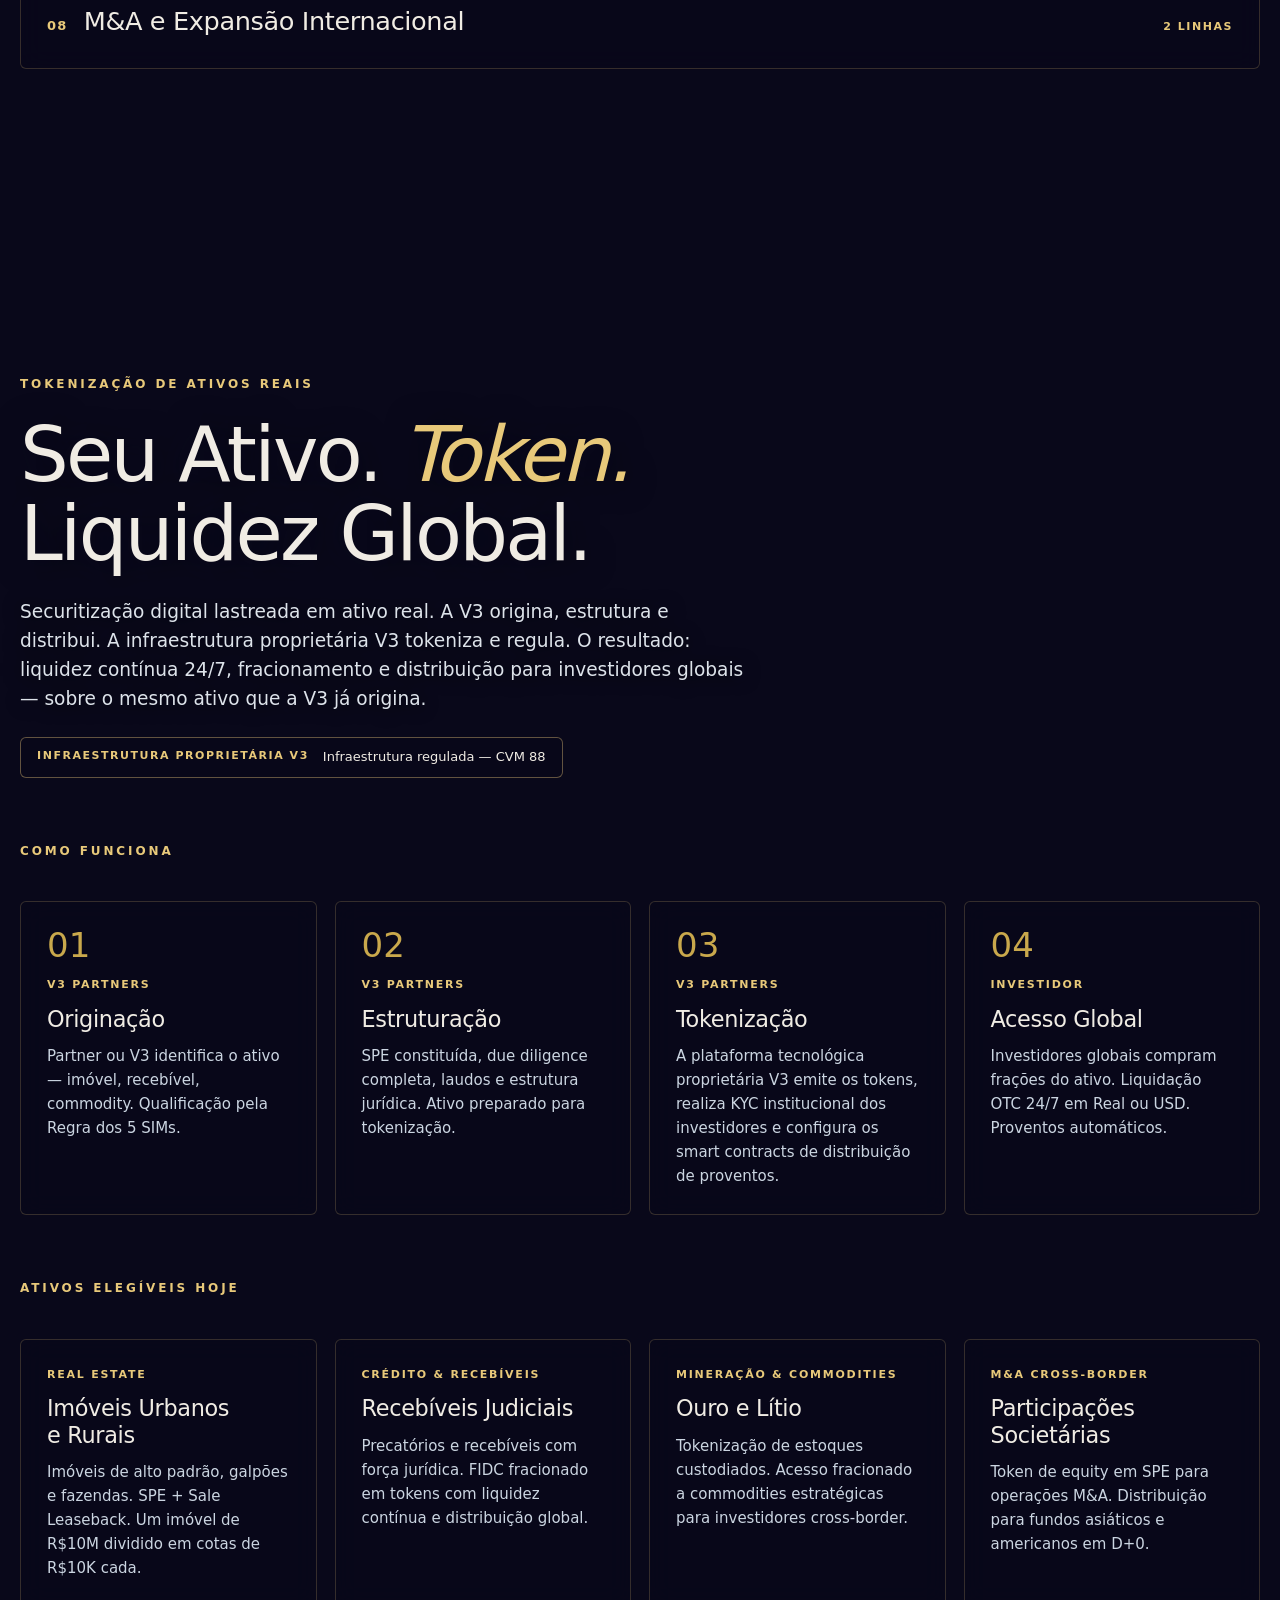
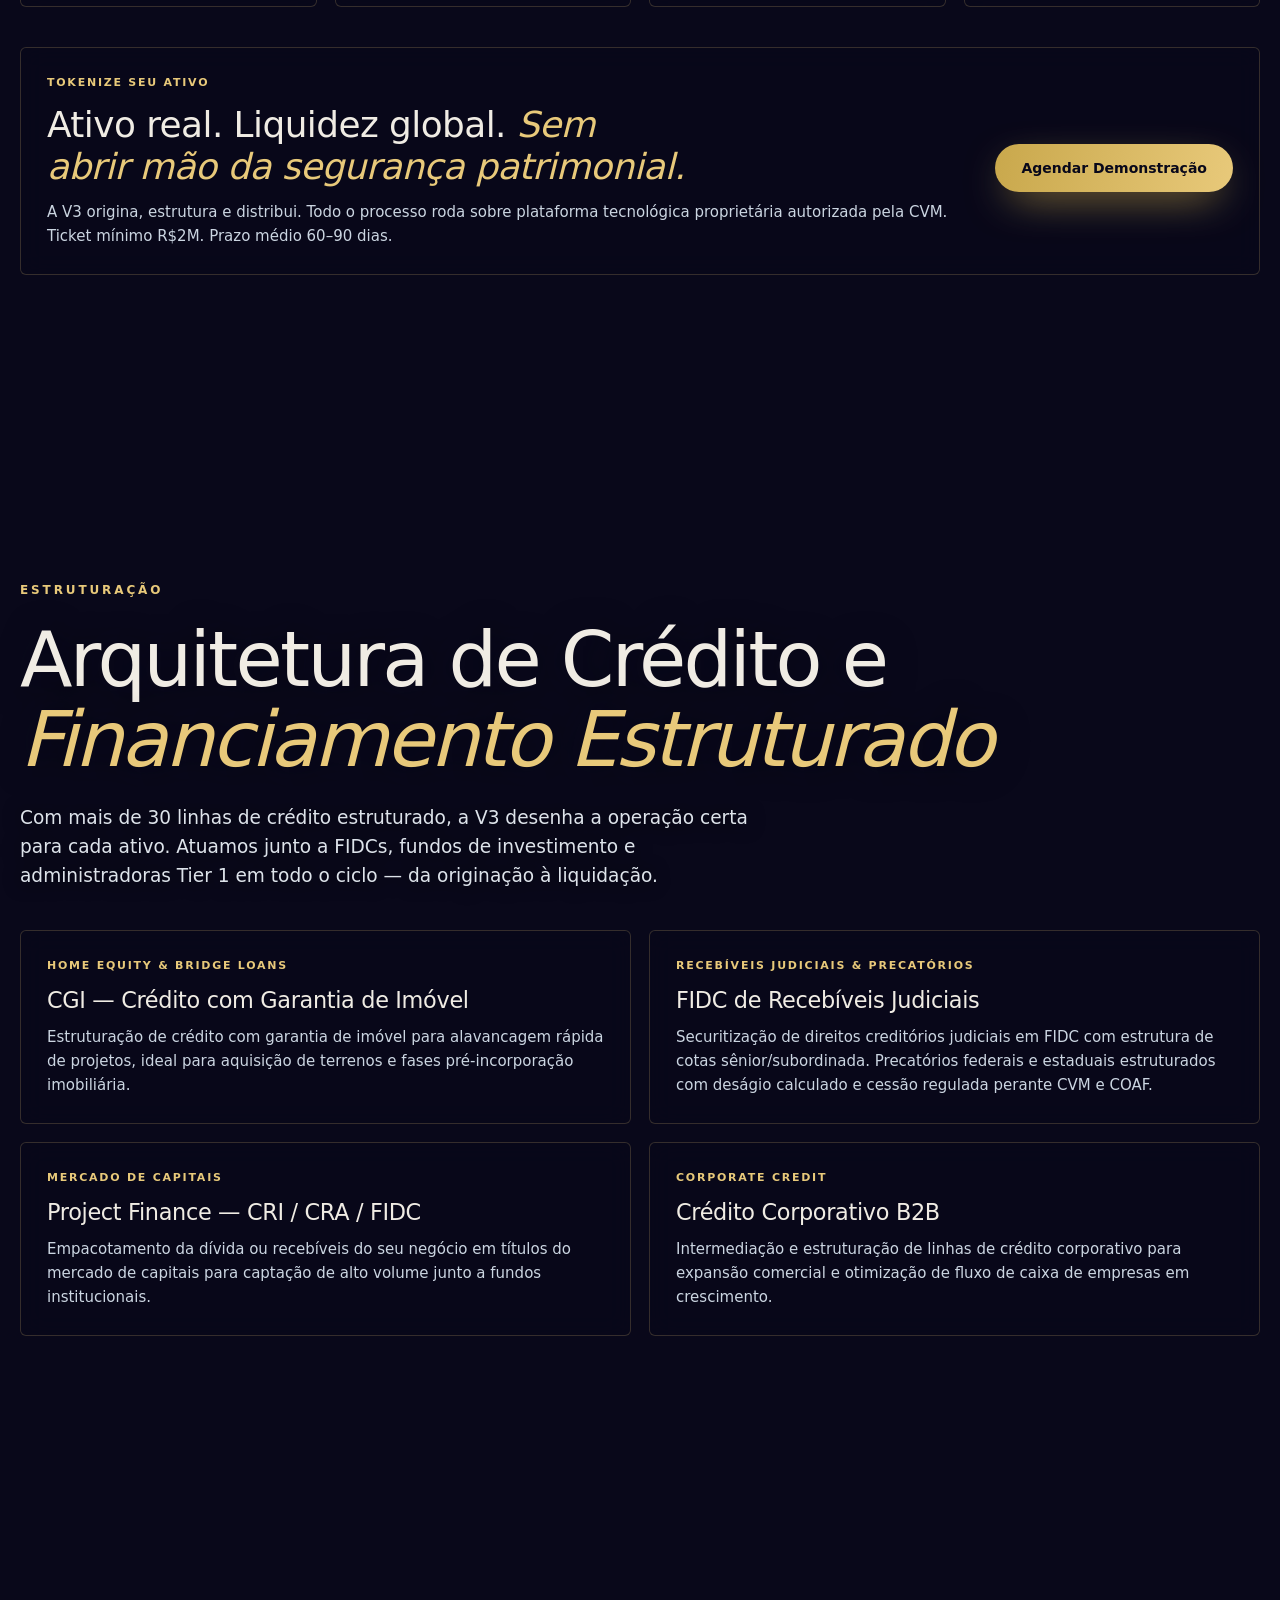
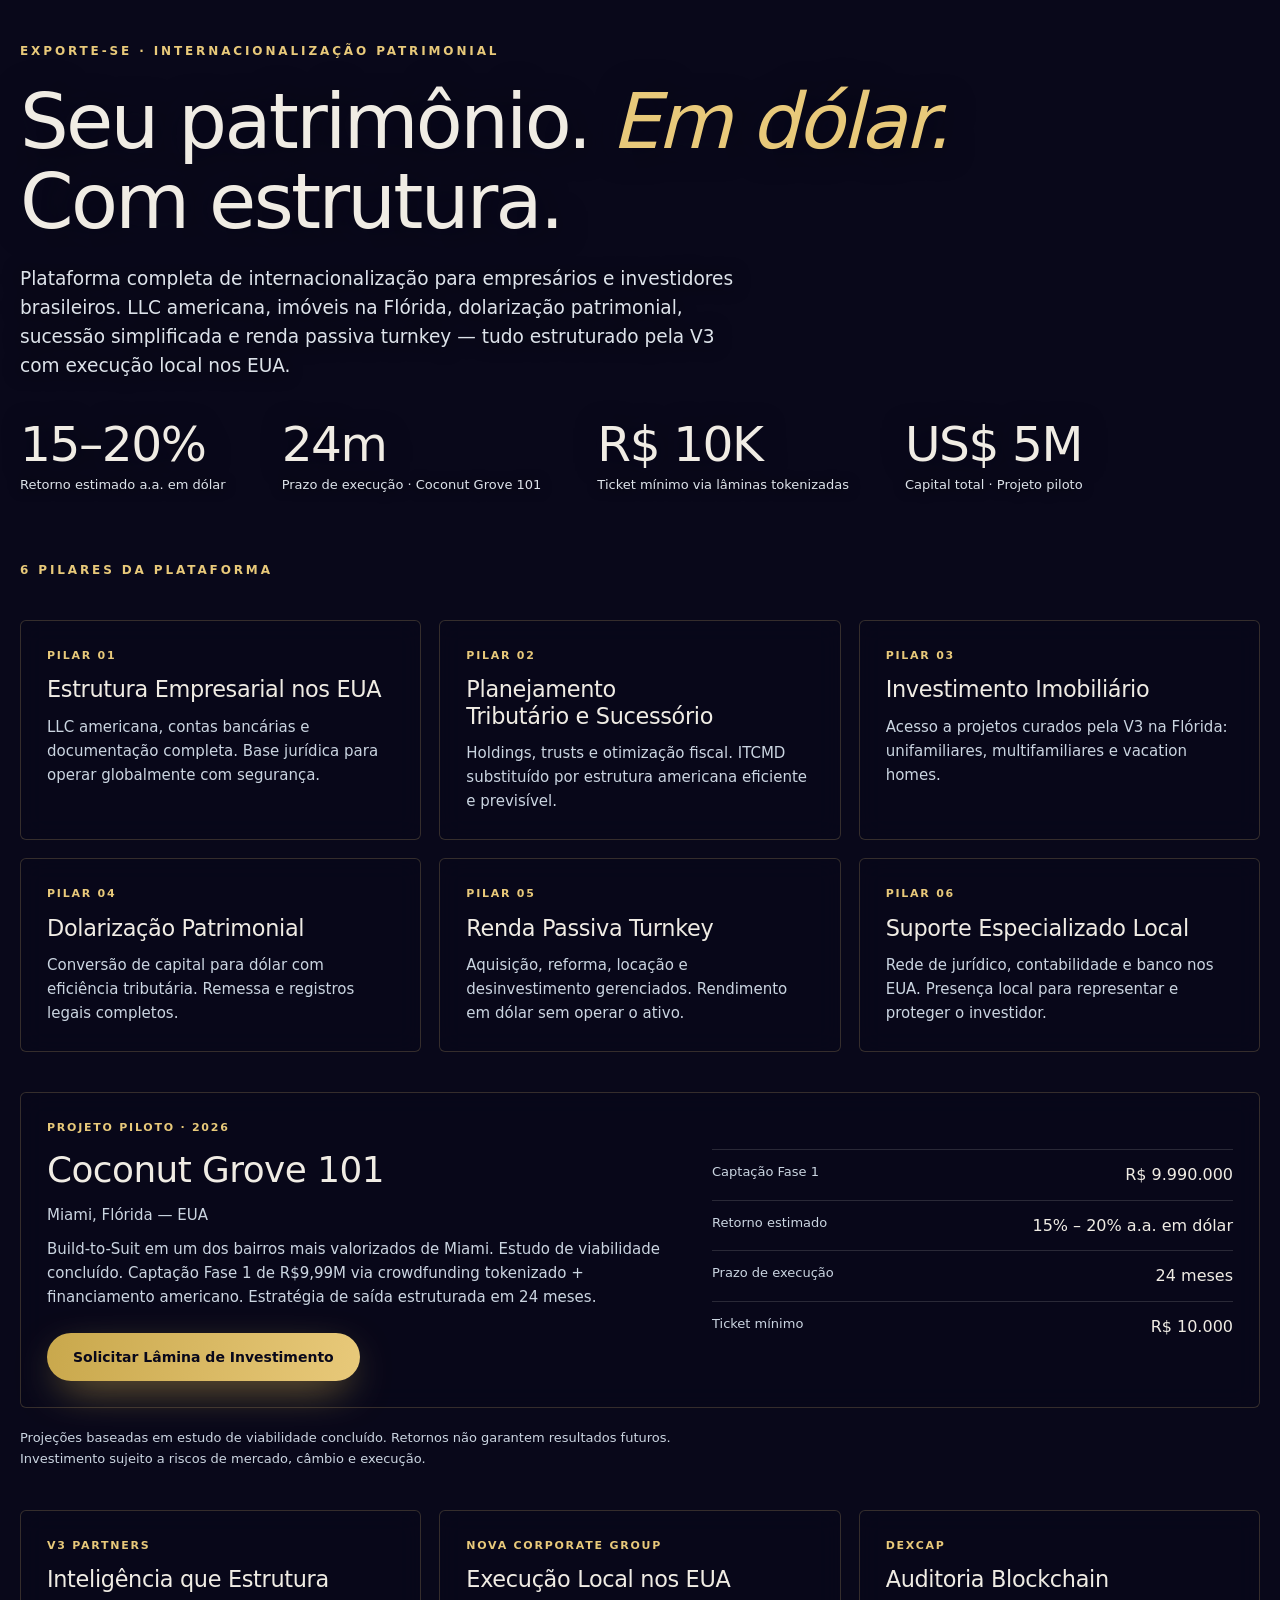
==== commit df8f30e8: "feat(home): nova home cinematográfica com fotos reais na rolagem Co-Authored-By: Claude Opus 5.5 <no" ====
--- a/index.html
+++ b/index.html
@@ -112,104 +112,8 @@
   <link rel="sitemap" type="application/xml" href="/sitemap.xml" />
   <link rel="preconnect" href="https://fonts.googleapis.com" />
   <link rel="preconnect" href="https://fonts.gstatic.com" crossorigin />
-  <link href="https://fonts.googleapis.com/css2?family=DM+Sans:wght@400;500;600;700;800&display=swap" rel="stylesheet" />
-  <link rel="stylesheet" href="assets/css/v3-design-system.css" />
-  <link rel="stylesheet" href="assets/css/style.css" />
-  <style>
-    /* Acessibilidade e tipografia, evita viúva em títulos */
-    h1, h2 { text-wrap: balance; }
-
-    /* Diretoria — grids responsivos */
-    .diretoria-grid {
-      display: grid;
-      grid-template-columns: 1fr;
-      gap: 48px;
-    }
-    @media (min-width: 768px) {
-      .diretoria-grid { grid-template-columns: repeat(3, 1fr); }
-    }
-
-    /* Sobre — dois blocos */
-    .sobre-grid {
-      display: grid;
-      grid-template-columns: 1fr;
-      gap: 48px;
-    }
-    @media (min-width: 1024px) {
-      .sobre-grid { grid-template-columns: 1fr 1fr; gap: 80px; align-items: start; }
-    }
-
-    /* Governança — dois blocos */
-    .gov-grid {
-      display: grid;
-      grid-template-columns: 1fr;
-      gap: 48px;
-    }
-    @media (min-width: 1024px) {
-      .gov-grid { grid-template-columns: 1fr 1fr; gap: 80px; align-items: start; }
-    }
-
-    /* Plataforma — dois blocos */
-    .plataforma-grid {
-      display: grid;
-      grid-template-columns: 1fr;
-      gap: 40px;
-    }
-    @media (min-width: 1024px) {
-      .plataforma-grid { grid-template-columns: 1fr 1fr; gap: 80px; align-items: center; }
-      .plataforma-grid .plataforma-texto { order: 2; }
-      .plataforma-grid .plataforma-stats { order: 1; }
-    }
-
-    /* Linha separadora de stat */
-    .stat-divider {
-      width: 1px;
-      height: 48px;
-      background: rgba(201,168,76,0.2);
-    }
-
-    /* Governança bullet */
-    .gov-item {
-      display: flex;
-      gap: 16px;
-      padding: 24px 0;
-      border-bottom: 1px solid rgba(240,236,228,0.06);
-    }
-    .gov-dot {
-      width: 6px;
-      height: 6px;
-      background: var(--gold);
-      border-radius: 50%;
-      flex-shrink: 0;
-      margin-top: 6px;
-    }
-
-    /* Grids responsivos — corrige overflow em mobile/tablet */
-    .grid-4-steps {
-      display: grid;
-      grid-template-columns: 1fr;
-      gap: 2px;
-    }
-    .grid-stats-4 {
-      display: grid;
-      grid-template-columns: 1fr 1fr;
-      gap: 16px;
-    }
-    .grid-project-pilot {
-      display: grid;
-      grid-template-columns: 1fr;
-      gap: 32px;
-      align-items: center;
-    }
-    @media (min-width: 768px) {
-      .grid-4-steps { grid-template-columns: 1fr 1fr; }
-    }
-    @media (min-width: 1024px) {
-      .grid-4-steps        { grid-template-columns: repeat(4,1fr); gap: 0; }
-      .grid-stats-4        { grid-template-columns: repeat(4,1fr); gap: 16px; }
-      .grid-project-pilot  { grid-template-columns: 1fr 1fr; gap: 48px; }
-    }
-  </style>
+  <link href="https://fonts.googleapis.com/css2?family=DM+Sans:ital,opsz,wght@0,9..40,300;0,9..40,400;0,9..40,500;0,9..40,700;0,9..40,800;1,9..40,300&display=swap" rel="stylesheet" />
+  
 
   <!-- Google Analytics 4 -->
   <script async src="https://www.googletagmanager.com/gtag/js?id=G-40BMZPHQ28"></script>
@@ -243,359 +147,214 @@
   src="https://www.facebook.com/tr?id=4044663455835673&ev=PageView&noscript=1"
   /></noscript>
   <!-- End Meta Pixel Code -->
+  <link rel="preload" as="image" href="assets/img/home/predios.webp" />
+  <link rel="stylesheet" href="assets/css/home-cinema.css" />
 </head>
 <body>
-
-  <a href="#home" class="v3-skip-link">Pular para o conteúdo</a>
-
-  <!-- ══════════════════════════════════════
-       NAVBAR
-  ══════════════════════════════════════ -->
-  <nav class="navbar">
-    <div class="container">
-      <a href="/" class="navbar-logo">
-        <img src="assets/img/v3-logo-3d-alpha.png" alt="V3 Partners, Boutique de Securitização e Estruturação Financeira" width="1536" height="1024" />
-      </a>
-
-      <!-- Links — visíveis apenas desktop (1024px+) -->
-      <ul class="navbar-links" id="navLinks">
-
-        <!-- Soluções -->
-        <li class="nav-dropdown">
-          <a href="#estruturacao">Soluções</a>
-          <div class="dropdown-menu">
-            <span class="dd-label">Estruturação</span>
-            <a href="#estruturacao">Crédito &amp; Portfólio</a>
-            <a href="bolsa-de-ativos">Balcão de Ativos</a>
-            <a href="#tokenizacao">Tokenização de Ativos</a>
-            <hr/>
-            <span class="dd-label">Internacional</span>
-            <a href="#exporte-se">Exporte-se</a>
-            <a href="#wealth">Wealth Management</a>
-          </div>
-        </li>
-
-        <!-- Empresa -->
-        <li class="nav-dropdown">
-          <a href="#sobre">Empresa</a>
-          <div class="dropdown-menu">
-            <a href="#sobre">Sobre a V3</a>
-            <a href="#verticais">Verticais de Atuação</a>
-            <a href="#diretoria">Diretoria</a>
-            <a href="#governanca">Governança</a>
-          </div>
-        </li>
-
-        <!-- Blog -->
-        <li><a href="blog/">Blog</a></li>
-
-        <!-- Contato -->
-        <li><a href="#contato">Contato</a></li>
-
-        <!-- Mobile extra -->
-        <li style="display: none;" class="mobile-only-nav">
-          <a href="https://v3-partner.vercel.app/dashboard" style="color: var(--gold);">Área do Partner</a>
-        </li>
-      </ul>
-
-      <!-- CTA — visível apenas desktop -->
-      <div class="navbar-cta">
-        <a href="https://v3-partner.vercel.app/dashboard" class="btn btn-secondary">Área do Partner</a>
-        <a href="partners" class="btn btn-primary">Seja Partner V3</a>
-      </div>
-
-      <!-- Hamburguer — visível apenas mobile -->
-      <button class="navbar-menu-btn" id="menuBtn" aria-label="Abrir menu" aria-expanded="false" aria-controls="navLinks">
-        <span></span>
-        <span></span>
-        <span></span>
-      </button>
-    </div>
-  </nav>
-
-
-  <!-- ══════════════════════════════════════
-       DOBRA 1 — HERO
-  ══════════════════════════════════════ -->
-  <section class="hero" id="home" style="
-    background-image:
-      linear-gradient(to right, rgba(9,8,26,0.93) 0%, rgba(9,8,26,0.80) 50%, rgba(9,8,26,0.50) 100%),
-      url('assets/img/hero-bg.jpeg');
-    background-size: cover;
-    background-position: center right;
-    background-repeat: no-repeat;
-    background-attachment: scroll;
-    scroll-margin-top: 80px;
-  ">
-    <div class="container">
-      <div style="max-width: 760px;">
-
-        <!-- Badge — destaque claro em mobile -->
-        <div class="fade-in">
-          <span class="badge" style="font-size: 12px; padding: 8px 16px; letter-spacing: 0.14em;">
-            Boutique Institucional Multiproduto
-          </span>
-        </div>
-
-        <!-- Headline — equilibrado entre mobile e desktop -->
-        <div class="mt-24 fade-in">
-          <h1 style="font-size: clamp(28px, 5vw, 52px); font-weight: 800; color: var(--cream); line-height: 1.1; letter-spacing: -0.02em; max-width: 680px; text-wrap: balance;">
-            Transformamos Ativos Reais em Capital Global.
-          </h1>
-        </div>
-
-        <div class="mt-24 fade-in">
-          <p style="font-size: clamp(15px, 2vw, 18px); color: var(--muted); max-width: 580px; line-height: 1.85;">
-            Home Equity, CGI, Sale Leaseback, CRI, FIDC, M&A e mais de 25 linhas estruturadas —
-            securitizadas com rigor fiduciário e conectadas ao capital institucional global.
-            Do recebível ao título. Do ativo à liquidez.
-          </p>
-        </div>
-
-        <div class="fade-in" style="display: flex; gap: 12px; margin-top: 36px; flex-wrap: wrap;">
-          <a href="#portfolio" class="btn btn-primary">Ver Portfólio de Produtos</a>
-          <a href="https://v3partners.com.br/partners" class="btn btn-secondary">Inscreva-se como Partner</a>
-        </div>
-
-        <!-- Stats — captação ao vivo, todas as verticais -->
-        <div class="fade-in" id="v3-hero-stats" style="display: flex; align-items: flex-start; gap: 0; margin-top: 80px; padding-top: 40px; border-top: 1px solid rgba(201,168,76,0.12); flex-wrap: wrap;">
-
-          <div style="flex: 1; min-width: 110px; padding-right: 24px; text-align: center;">
-            <p class="v3-stat-number" data-stat="ma" data-fallback="11268675200" style="font-size: clamp(24px, 3.4vw, 36px); font-weight: 800; color: var(--cream); line-height: 1; letter-spacing: -0.02em;">R$ 0</p>
-            <p style="font-size: 11px; color: var(--muted); margin-top: 8px; text-transform: uppercase; letter-spacing: 0.06em; line-height: 1.4;">M&amp;A e Negócios<br/>Estratégicos</p>
-          </div>
-
-          <div class="stat-divider" style="align-self: stretch;"></div>
-
-          <div style="flex: 1; min-width: 110px; padding: 0 24px; text-align: center;">
-            <p class="v3-stat-number" data-stat="credito" data-fallback="364814000" style="font-size: clamp(24px, 3.4vw, 36px); font-weight: 800; color: var(--cream); line-height: 1; letter-spacing: -0.02em;">R$ 0</p>
-            <p style="font-size: 11px; color: var(--muted); margin-top: 8px; text-transform: uppercase; letter-spacing: 0.06em; line-height: 1.4;">Crédito<br/>Estruturado</p>
-          </div>
-
-          <div class="stat-divider" style="align-self: stretch;"></div>
-
-          <div style="flex: 1; min-width: 110px; padding: 0 24px; text-align: center;">
-            <p class="v3-stat-number" data-stat="credito_internacional" data-fallback="156000000" style="font-size: clamp(24px, 3.4vw, 36px); font-weight: 800; color: var(--cream); line-height: 1; letter-spacing: -0.02em;">R$ 0</p>
-            <p style="font-size: 11px; color: var(--muted); margin-top: 8px; text-transform: uppercase; letter-spacing: 0.06em; line-height: 1.4;">Crédito<br/>Internacional</p>
-          </div>
-
-          <div class="stat-divider" style="align-self: stretch;"></div>
-
-          <div style="flex: 1; min-width: 100px; padding-left: 24px; text-align: center;">
-            <p class="v3-stat-number" data-stat="consorcio" data-fallback="35796600" style="font-size: clamp(24px, 3.4vw, 36px); font-weight: 800; color: var(--cream); line-height: 1; letter-spacing: -0.02em;">R$ 0</p>
-            <p style="font-size: 11px; color: var(--muted); margin-top: 8px; text-transform: uppercase; letter-spacing: 0.06em; line-height: 1.4;">Consórcio</p>
-          </div>
-
-        </div>
-
-      </div>
-    </div>
-  </section>
-
-
-  <!-- ══════════════════════════════════════
-       DOBRA 2 — QUEM SOMOS
-  ══════════════════════════════════════ -->
-  <section class="section" id="sobre" style="background: var(--navy-base);">
-    <div class="container">
-
-      <!-- Cabeçalho da seção -->
-      <div class="fade-in" style="max-width: 680px; margin-bottom: 64px;">
-        <span class="label">Quem Somos</span>
-        <h2 class="mt-16">Enxergamos o Valor Onde<br/>Outros Veem Complexidade.</h2>
-
-        <p class="mt-16">
-          Somos o elo entre ativos da economia real e o capital global.
-          Uma boutique de estruturação que enxerga o que outros descartam,
-          estrutura o que outros não sabem fazer e conecta o que parecia distante.
-        </p>
-        <p class="mt-16">
-          A V3 Partners nasceu da união de três trajetórias seniores em Securitização de Crédito,
-          Gestão de Risco Fiduciário e Negócios Cross-Border — com a missão de transformar ativos
-          complexos da economia real em produtos de capital líquidos, seguros e rentáveis para investidores globais.
-        </p>
-        <p class="mt-24" style="color: var(--gold-light); font-weight: 700; font-size: 17px; line-height: 1.6; border-left: 3px solid var(--gold); padding-left: 20px;">
-          Na V3 Partners, não vendemos produtos financeiros.<br/>Estruturamos o que o mercado não sabe precificar e conectamos quem tem ativo a quem tem capital.
-        </p>
-      </div>
-
-      <!-- Cards Missão / Visão / Valores -->
-      <div class="card-grid card-grid-3 fade-in">
-
-        <div class="card-highlight">
-          <span class="label">Missão</span>
-          <h3 class="mt-16">Transformar Ativos em Capital</h3>
-          <p class="mt-12">Transformar ativos complexos da economia real em produtos financeiros líquidos, seguros e transparentes, democratizando o acesso ao mercado de capitais com rigor fiduciário intransigente.</p>
-        </div>
-
-        <div class="card-highlight">
-          <span class="label">Visão</span>
-          <h3 class="mt-16">Referência Global em Securitização</h3>
-          <p class="mt-12">Ser a securitizadora independente mais confiável do Brasil, líder na estruturação de teses que unem lastro real peso pesado à agilidade da infraestrutura digital OTC.</p>
-        </div>
-
-        <div class="card-highlight">
-          <span class="label">Valores</span>
-          <h3 class="mt-16">O DNA de Cada Operação</h3>
-          <p class="mt-12">Segurança fiduciária, transparência absoluta, integridade operacional, agilidade estratégica e disciplina cooperativista — os cinco pilares que regem cada estrutura que entregamos.</p>
-        </div>
-
-      </div>
-
-      <!-- Manifesto -->
-      <div class="fade-in" style="margin-top: 32px; background: var(--navy-deep); border: 1px solid rgba(201,168,76,0.18); border-radius: 12px; padding: 48px; position: relative; overflow: hidden;">
-        <!-- Acento visual -->
-        <div style="position: absolute; top: 0; left: 0; width: 4px; height: 100%; background: var(--gold);"></div>
-        <span class="label">Manifesto</span>
-        <h3 class="mt-16" style="font-size: 24px; max-width: 700px;">
-          V3 não é apenas um nome. É uma tese em movimento.
-        </h3>
-        <p class="mt-16" style="max-width: 780px; font-size: 16px; line-height: 1.9;">
-          Representa a convergência de três trajetórias: Estruturação de Crédito e Securitização,
-          disciplina fiduciária e gestão de liquidez global, que juntas formam um vetor único no
-          mercado de capitais brasileiro. Nascemos para fazer o que bancos e gestoras tradicionais
-          não fazem: securitizar o que parece ilíquido, estruturar o que parece complexo e conectar
-          a economia real ao capital que a reconhece.
-          Cada deal é uma transformação. Cada estrutura de crédito, uma declaração de competência.
-        </p>
-      </div>
-
-    </div>
-  </section>
-
-
-  <!-- ══════════════════════════════════════
-       DOBRA 3 — VERTICAIS DE ATUAÇÃO
-  ══════════════════════════════════════ -->
-  <section class="section bg-deep" id="verticais">
-    <div class="container">
-
-      <div class="text-center fade-in">
-        <span class="label">Atuação</span>
-        <h2 class="mt-16">Verticais de Ativos</h2>
-        <div style="display: flex; justify-content: center; margin-top: 16px;">
-
-        </div>
-        <p class="mt-16" style="max-width: 520px; margin-left: auto; margin-right: auto;">
-          Quatro frentes de estruturação com metodologia fiduciária própria e acesso direto a capital institucional.
-        </p>
-      </div>
-
-      <div class="card-grid card-grid-4 fade-in" style="margin-top: 56px;">
-
-        <div class="card">
-          <p class="vertical-number">01</p>
-          <div class="vertical-icon">
-            <svg width="22" height="22" viewBox="0 0 24 24" fill="none" stroke="#C9A84C" stroke-width="1.5">
-              <rect x="2" y="7" width="20" height="14" rx="2"/>
-              <path d="M16 7V5a2 2 0 00-2-2h-4a2 2 0 00-2 2v2"/>
-              <line x1="12" y1="12" x2="12" y2="16"/>
-            </svg>
-          </div>
-          <h3 style="font-size: clamp(17px, 2vw, 21px); margin-bottom: 12px;">Crédito Estruturado & Recebíveis</h3>
-          <p>V3Equity, Home Equity, HomeCash, CGI, Cash Collateral, Crédito no Aval — além de CRI, FIDC e securitização de recebíveis judiciais e precatórios. A vertical de maior volume e recorrência da V3.</p>
-        </div>
-
-        <div class="card">
-          <p class="vertical-number">02</p>
-          <div class="vertical-icon">
-            <svg width="22" height="22" viewBox="0 0 24 24" fill="none" stroke="#C9A84C" stroke-width="1.5">
-              <path d="M3 9l9-7 9 7v11a2 2 0 01-2 2H5a2 2 0 01-2-2z"/>
-              <polyline points="9 22 9 12 15 12 15 22"/>
-            </svg>
-          </div>
-          <h3 style="font-size: clamp(17px, 2vw, 21px); margin-bottom: 12px;">Real Estate Estruturado</h3>
-          <p>BTS, BTR, SLB, Fundo Construção (Moradia, Reforma, Construtoras e Incorporadoras), CRI e Financiamento Imobiliário — inclusive para brasileiros no exterior e estrangeiros.</p>
-        </div>
-
-        <div class="card">
-          <p class="vertical-number">03</p>
-          <div class="vertical-icon">
-            <svg width="22" height="22" viewBox="0 0 24 24" fill="none" stroke="#C9A84C" stroke-width="1.5">
-              <polygon points="12 2 15.09 8.26 22 9.27 17 14.14 18.18 21.02 12 17.77 5.82 21.02 7 14.14 2 9.27 8.91 8.26 12 2"/>
-            </svg>
-          </div>
-          <h3 style="font-size: clamp(17px, 2vw, 21px); margin-bottom: 12px;">Mineração & Commodities</h3>
-          <p>Intermediação cross-border, estruturação de negócios e bancarização de metais preciosos e minérios estratégicos — lítio, ouro e commodities globais.</p>
-        </div>
-
-        <div class="card">
-          <p class="vertical-number">04</p>
-          <div class="vertical-icon">
-            <svg width="22" height="22" viewBox="0 0 24 24" fill="none" stroke="#C9A84C" stroke-width="1.5">
-              <circle cx="12" cy="12" r="10"/>
-              <line x1="2" y1="12" x2="22" y2="12"/>
-              <path d="M12 2a15.3 15.3 0 010 20M12 2a15.3 15.3 0 000 20"/>
-            </svg>
-          </div>
-          <h3 style="font-size: clamp(17px, 2vw, 21px); margin-bottom: 12px;">M&A e Negócios Estratégicos</h3>
-          <p>M&A buy-side e sell-side, Exporte-se (estruturação EUA), Câmbio Pronto, FINIMP, ACC, ACE e Operações Internacionais Cash Collateral a partir de U$2M — com acesso direto a fundos asiáticos, americanos e europeus.</p>
-        </div>
-
-      </div>
-    </div>
-  </section>
-
-
-  <!-- ══════════════════════════════════════
-       DOBRA 3.4b — VOLUME EM ORIGINAÇÃO (contadores ao vivo)
-  ══════════════════════════════════════ -->
-  <section class="section" id="numeros" style="background: var(--navy-base);">
-    <div class="container">
-
-      <div class="text-center fade-in">
-        <span class="label">Volume em Operação</span>
-        <h2 class="mt-16">O Que a V3 Está Estruturando Agora</h2>
-        <p class="mt-16" style="max-width: 560px; margin-left: auto; margin-right: auto;">
-          Volume ativo em originação e estruturação por vertical, direto da nossa mesa operacional.
-        </p>
-      </div>
-
-      <div class="fade-in" id="v3-stats-grid" style="
-        display: grid;
-        grid-template-columns: repeat(4, 1fr);
-        gap: 1px;
-        margin-top: 56px;
-        background: rgba(201,168,76,0.14);
-        border: 1px solid rgba(201,168,76,0.14);
-        border-radius: 12px;
-        overflow: hidden;">
-
-        <div style="background: var(--navy-deep); padding: 40px 20px; text-align: center;">
-          <p class="v3-stat-number" data-stat="ma" data-fallback="11268675200"
-            style="font-size: clamp(24px, 3.2vw, 36px); font-weight: 800; color: var(--cream); line-height: 1; letter-spacing: -0.02em;">R$ 0</p>
-          <p style="font-size: 11px; color: var(--muted); margin-top: 14px; text-transform: uppercase; letter-spacing: 0.1em; line-height: 1.5;">M&amp;A e Negócios<br/>Estratégicos</p>
-        </div>
-
-        <div style="background: var(--navy-deep); padding: 40px 20px; text-align: center;">
-          <p class="v3-stat-number" data-stat="credito" data-fallback="364814000"
-            style="font-size: clamp(24px, 3.2vw, 36px); font-weight: 800; color: var(--cream); line-height: 1; letter-spacing: -0.02em;">R$ 0</p>
-          <p style="font-size: 11px; color: var(--muted); margin-top: 14px; text-transform: uppercase; letter-spacing: 0.1em; line-height: 1.5;">Crédito<br/>Estruturado</p>
-        </div>
-
-        <div style="background: var(--navy-deep); padding: 40px 20px; text-align: center;">
-          <p class="v3-stat-number" data-stat="credito_internacional" data-fallback="156000000"
-            style="font-size: clamp(24px, 3.2vw, 36px); font-weight: 800; color: var(--cream); line-height: 1; letter-spacing: -0.02em;">R$ 0</p>
-          <p style="font-size: 11px; color: var(--muted); margin-top: 14px; text-transform: uppercase; letter-spacing: 0.1em; line-height: 1.5;">Crédito<br/>Internacional</p>
-        </div>
-
-        <div style="background: var(--navy-deep); padding: 40px 20px; text-align: center;">
-          <p class="v3-stat-number" data-stat="consorcio" data-fallback="35796600"
-            style="font-size: clamp(24px, 3.2vw, 36px); font-weight: 800; color: var(--cream); line-height: 1; letter-spacing: -0.02em;">R$ 0</p>
-          <p style="font-size: 11px; color: var(--muted); margin-top: 14px; text-transform: uppercase; letter-spacing: 0.1em; line-height: 1.5;">Consórcio</p>
-        </div>
-
-      </div>
-
-      <p class="fade-in mt-16" style="text-align: center; font-size: 10px; color: rgba(155,175,197,0.75); letter-spacing: 0.03em;">
-        Volume ativo em originação e estruturação. Não representa capital já liquidado.
-        <span id="v3-stats-updated"></span>
-      </p>
-
-    </div>
-  </section>
-
-  <script>
+<a class="skip" href="#home">Pular para o conteúdo</a>
+<div id="plates" class="film" aria-hidden="true"><div class="plate"></div><div class="plate"></div><div class="plate"></div><div class="plate"></div><div class="plate"></div><div class="plate"></div><div class="plate"></div><div class="plate"></div><div class="plate"></div><div class="plate"></div><div class="plate"></div><div class="plate"></div><div class="plate"></div><div class="plate"></div><div class="plate"></div><div class="plate"></div></div>
+<div class="film vig"></div><div class="film grain"></div>
+<div class="bar t"></div><div class="bar b"></div>
+<div id="pre" aria-hidden="true"><div><img src="assets/img/home/logo.webp" alt=""><b id="pc">000</b></div></div>
+
+<nav id="nav" aria-label="Principal">
+  <a href="/" class="brand"><img src="assets/img/home/logo.webp" alt="V3 Partners"></a>
+  <div class="links"><a href="#estruturacao">Soluções</a><a href="#exporte-se">Internacional</a><a href="#sobre">Empresa</a><a href="blog/">Blog</a><a href="#contato">Contato</a></div>
+  <a class="btn l mini hide-m" href="https://app.v3partners.com.br/dashboard">Área do Partner</a>
+  <a class="btn g mini" href="partners">Seja Partner V3</a>
+  <button id="mbtn" type="button" aria-expanded="false" aria-controls="menu">Menu</button>
+</nav>
+<div id="menu" hidden>
+  <div><p class="eyebrow">Soluções</p><a href="#estruturacao">Estruturação</a><a href="#portfolio">Crédito &amp; Portfólio</a><a href="bolsa-de-ativos">Balcão de Ativos</a><a href="#tokenizacao">Tokenização de Ativos</a></div>
+  <div><p class="eyebrow">Internacional</p><a href="#exporte-se">Exporte-se</a><a href="#wealth">Wealth Management</a><a href="#global">Cross-Border</a></div>
+  <div><p class="eyebrow">Empresa</p><a href="#sobre">Sobre a V3</a><a href="#verticais">Verticais de Atuação</a><a href="#diretoria">Diretoria</a><a href="#governanca">Governança</a><a href="blog/">Blog</a><a href="#contato">Contato</a><a href="https://app.v3partners.com.br/dashboard">Área do Partner</a></div>
+</div>
+
+<main>
+<section id="home" data-ph data-cap="Mercado"><div class="wrap">
+  <p class="eyebrow">Boutique Institucional Multiproduto</p>
+  <h1><span class="mask"><span>Transformamos Ativos Reais</span></span><span class="mask"><span style="--d:.14s"><em>em Capital Global.</em></span></span></h1>
+  <div class="row">
+    <p class="lead rv" style="--d:.5s">Home Equity, CGI, Sale Leaseback, CRI, FIDC, M&amp;A e mais de 25 linhas estruturadas — securitizadas com rigor fiduciário e conectadas ao capital institucional global. Do recebível ao título. Do ativo à liquidez.</p>
+    <div class="cta rv" style="--d:.65s"><a class="btn g" href="#portfolio">Ver Portfólio de Produtos</a><a class="btn l" href="partners">Inscreva-se como Partner</a></div>
+  </div>
+  <div class="stats rv" id="v3-hero-stats" style="--d:.8s"><div><p class="v3-stat-number" data-stat="ma" data-fallback="11268675200">R$ 0</p><small>M&amp;A e Negócios Estratégicos</small></div><div><p class="v3-stat-number" data-stat="credito" data-fallback="364814000">R$ 0</p><small>Crédito Estruturado</small></div><div><p class="v3-stat-number" data-stat="credito_internacional" data-fallback="156000000">R$ 0</p><small>Crédito Internacional</small></div><div><p class="v3-stat-number" data-stat="consorcio" data-fallback="35796600">R$ 0</p><small>Consórcio</small></div></div>
+</div></section>
+
+<section id="sobre" class="sec" data-ph data-cap="Quem Somos"><div class="wrap">
+  <p class="eyebrow">Quem Somos</p>
+  <h2 class="rv">Enxergamos o Valor Onde <em>Outros Veem Complexidade.</em></h2>
+  <div class="two">
+    <div class="rv"><p class="lead strong">Somos o elo entre ativos da economia real e o capital global.</p><p class="lead">Uma boutique de estruturação que enxerga o que outros descartam, estrutura o que outros não sabem fazer e conecta o que parecia distante.</p></div>
+    <div class="rv" style="--d:.12s"><p class="lead">A V3 Partners nasceu da união de três trajetórias seniores em Securitização de Crédito, Gestão de Risco Fiduciário e Negócios Cross-Border — com a missão de transformar ativos complexos da economia real em produtos de capital líquidos, seguros e rentáveis para investidores globais.</p><p class="lead strong">Na V3 Partners, não vendemos produtos financeiros. Estruturamos o que o mercado não sabe precificar e conectamos quem tem ativo a quem tem capital.</p></div>
+  </div>
+  <div class="grid g3">
+    <article class="sheet rv"><p class="tag">Missão</p><h3>Transformar Ativos em Capital</h3><p>Transformar ativos complexos da economia real em produtos financeiros líquidos, seguros e transparentes, democratizando o acesso ao mercado de capitais com rigor fiduciário intransigente.</p></article>
+    <article class="sheet rv" style="--d:.1s"><p class="tag">Visão</p><h3>Referência Global em Securitização</h3><p>Ser a securitizadora independente mais confiável do Brasil, líder na estruturação de teses que unem lastro real peso pesado à agilidade da infraestrutura digital OTC.</p></article>
+    <article class="sheet rv" style="--d:.2s"><p class="tag">Valores</p><h3>O DNA de Cada Operação</h3><p>Segurança fiduciária, transparência absoluta, integridade operacional, agilidade estratégica e disciplina cooperativista — os cinco pilares que regem cada estrutura que entregamos.</p></article>
+  </div>
+</div></section>
+
+<section id="manifesto"><div class="stick"><div class="wrap">
+  <p class="eyebrow">Manifesto</p>
+  <p id="mtitulo">V3 não é apenas um nome. <em>É uma tese em movimento.</em></p>
+  <p id="mtxt">Representa a convergência de três trajetórias: Estruturação de Crédito e Securitização, disciplina fiduciária e gestão de liquidez global, que juntas formam um vetor único no mercado de capitais brasileiro. Nascemos para fazer o que bancos e gestoras tradicionais não fazem: securitizar o que parece ilíquido, estruturar o que parece complexo e conectar a economia real ao capital que a reconhece. Cada deal é uma transformação. Cada estrutura de crédito, uma declaração de competência.</p>
+</div></div></section>
+
+<section id="verticais"><div class="stick"><div class="rail" id="rail">
+  <article class="panel" data-ph data-cap="Crédito"><div class="wrap"><p class="eyebrow">Atuação · Verticais de Ativos</p><p class="vnum">01</p><h2>Crédito Estruturado <em>&amp; Recebíveis</em></h2><p class="lead">V3Equity, Home Equity, HomeCash, CGI, Cash Collateral, Crédito no Aval — além de CRI, FIDC e securitização de recebíveis judiciais e precatórios. A vertical de maior volume e recorrência da V3.</p><p class="note">Quatro frentes de estruturação com metodologia fiduciária própria e acesso direto a capital institucional.</p></div></article>
+  <article class="panel" data-ph data-cap="Real Estate"><div class="wrap"><p class="eyebrow">Atuação · Verticais de Ativos</p><p class="vnum">02</p><h2>Real Estate <em>Estruturado</em></h2><p class="lead">BTS, BTR, SLB, Fundo Construção (Moradia, Reforma, Construtoras e Incorporadoras), CRI e Financiamento Imobiliário — inclusive para brasileiros no exterior e estrangeiros.</p></div></article>
+  <article class="panel" data-ph data-cap="Commodities"><div class="wrap"><p class="eyebrow">Atuação · Verticais de Ativos</p><p class="vnum">03</p><h2>Mineração <em>&amp; Commodities</em></h2><p class="lead">Intermediação cross-border, estruturação de negócios e bancarização de metais preciosos e minérios estratégicos — lítio, ouro e commodities globais.</p></div></article>
+  <article class="panel" data-ph data-cap="M&amp;A"><div class="wrap"><p class="eyebrow">Atuação · Verticais de Ativos</p><p class="vnum">04</p><h2>M&amp;A e Negócios <em>Estratégicos</em></h2><p class="lead">M&amp;A buy-side e sell-side, Exporte-se (estruturação EUA), Câmbio Pronto, FINIMP, ACC, ACE e Operações Internacionais Cash Collateral a partir de U$2M — com acesso direto a fundos asiáticos, americanos e europeus.</p></div></article>
+</div></div></section>
+
+<section id="numeros" class="sec" data-ph data-cap="Volume"><div class="wrap">
+  <p class="eyebrow">Volume em Operação</p>
+  <h2 class="rv">O Que a V3 Está <em>Estruturando Agora</em></h2>
+  <p class="lead rv">Volume ativo em originação e estruturação por vertical, direto da nossa mesa operacional.</p>
+  <div class="stats big-stats rv" id="v3-stats-grid"><div><p class="v3-stat-number" data-stat="ma" data-fallback="11268675200">R$ 0</p><small>M&amp;A e Negócios Estratégicos</small></div><div><p class="v3-stat-number" data-stat="credito" data-fallback="364814000">R$ 0</p><small>Crédito Estruturado</small></div><div><p class="v3-stat-number" data-stat="credito_internacional" data-fallback="156000000">R$ 0</p><small>Crédito Internacional</small></div><div><p class="v3-stat-number" data-stat="consorcio" data-fallback="35796600">R$ 0</p><small>Consórcio</small></div></div>
+  <p class="note rv">Volume ativo em originação e estruturação. Não representa capital já liquidado. <span id="v3-stats-updated"></span></p>
+</div></section>
+
+<section id="portfolio" class="sec" data-ph data-cap="Portfólio"><div class="wrap">
+  <p class="eyebrow">Portfólio</p>
+  <div class="big rv" aria-hidden="true">30+</div>
+  <h2 class="rv">Linhas de Crédito <em>Estruturado</em></h2>
+  <p class="lead rv">Cada operação é desenhada com FIDC, fundo ou administradora Tier 1. Clique em cada categoria para explorar as linhas disponíveis.</p>
+</div>
+<div class="tape" aria-hidden="true"><div id="t1"></div></div>
+<div class="tape alt" aria-hidden="true"><div id="t2"></div></div>
+<div class="wrap"><div class="cats"><details open><summary><i>01</i>Crédito com Garantia Imobiliária<small>5 linhas</small></summary><div class="linhas"><div class="linha"><p class="tag">V3Equity</p><h4>V3 Equity — CGI Consórcio</h4><p>Capital de giro via consórcio com garantia imobiliária. Menor CET do mercado. Prazo até 220 meses.</p></div><div class="linha"><p class="tag">Home Equity</p><h4>Home Equity</h4><p>Capital de giro com imóvel urbano. 100% online, processo ágil, até 240 meses.</p></div><div class="linha"><p class="tag">HomeCash</p><h4>HomeCash — Compra e Recompra</h4><p>Fundo compra o imóvel com contrato de recompra garantida. Juros mensais, quitação ao final. Prazo 18 meses.</p></div><div class="linha"><p class="tag">CGI Corporativo</p><h4>CGI — Crédito Corporativo</h4><p>Empresas a partir de R$30M de faturamento. Liberação gradual por até 5 anos. Prazo até 240 meses.</p></div><div class="linha"><p class="tag">Distressed</p><h4>Home Equity Distressed</h4><p>Para clientes com restrições. Sem análise de renda. Imóvel urbano quitado como garantia. Prazo 24–48 meses.</p></div></div></details><details><summary><i>02</i>Financiamento Imobiliário &amp; Construção<small>8 linhas</small></summary><div class="linhas"><div class="linha"><p class="tag">CRI</p><h4>CRI — Certificado de Recebíveis Imobiliários</h4><p>Construção para venda. Obra com 10%+ concluída e 35%+ vendida. De R$5M a R$150M.</p></div><div class="linha"><p class="tag">Financiamento PF</p><h4>Financiamento Imobiliário</h4><p>Aquisição residencial ou comercial. SAC ou Price. Imóveis a partir de R$300K. Prazo até 240 meses.</p></div><div class="linha"><p class="tag">Internacional</p><h4>Financiamento para Brasileiros no Exterior</h4><p>Sem tradução juramentada. Disponível em SP, RJ, BH, Curitiba, POA, Florianópolis e Campinas.</p></div><div class="linha"><p class="tag">Construção PF</p><h4>Fundo Construção — Moradia</h4><p>Obra residencial para pessoa física. Até 99% do valor. Projeto aprovado pela prefeitura. Prazo até 240 meses.</p></div><div class="linha"><p class="tag">Reforma</p><h4>Fundo Construção — Reforma</h4><p>Liberação em tranches. Avaliação em até 48h. Imóvel urbano. Prazo até 240 meses com carência de 6 meses.</p></div><div class="linha"><p class="tag">Unifamiliar</p><h4>Fundo Construção — Residencial para Venda</h4><p>Pequenos e médios construtores. Garantia: terreno e/ou VGV. Prazo até 240 meses.</p></div><div class="linha"><p class="tag">Construtoras</p><h4>Fundo Construção — Construtoras (BTS)</h4><p>Estrutura BTS corporativo. De R$2M a R$100M. Amortização SAC ou Price.</p></div><div class="linha"><p class="tag">Incorporadoras</p><h4>Fundo Construção — Incorporadoras</h4><p>Multi-lançamento com holding/subholding. A partir de R$6M. Liberação em tranches conforme avanço da obra.</p></div></div></details><details><summary><i>03</i>Crédito Veicular<small>2 linhas</small></summary><div class="linhas"><div class="linha"><p class="tag">Giro Auto</p><h4>Giro Auto — Capital de Giro com Frota</h4><p>Garantia de veículos ou frotas. Sem consulta ao BACEN. Veículos leves até 9 anos, pesados até 7 anos.</p></div><div class="linha"><p class="tag">V3Auto</p><h4>V3Auto — Refinanciamento e Aquisição</h4><p>100% digital. Caminhões, ônibus, carretas novas (Scania, Volvo, Mercedes, VW, Iveco, Fachini). Prazo até 60 meses.</p></div></div></details><details><summary><i>04</i>Crédito sem Garantia Real<small>2 linhas</small></summary><div class="linhas"><div class="linha"><p class="tag">Aval PJ</p><h4>Crédito no Aval — Pessoa Jurídica</h4><p>Sem avalista ou garantia real. PJ com 3+ anos e faturamento entre R$240K e R$12M. Prazo de 6 a 60 meses.</p></div><div class="linha"><p class="tag">Cash Collateral</p><h4>Cash Collateral</h4><p>Garantia líquida (dinheiro bloqueado, CDB, títulos públicos). Taxas reduzidas. Aprovação em 15–30 dias.</p></div></div></details><details><summary><i>05</i>Agro, Consórcio &amp; Sale Leaseback<small>5 linhas</small></summary><div class="linhas"><div class="linha"><p class="tag">CPR Agro</p><h4>CPR Agro — Antecipação de CPR</h4><p>Produtores rurais. Antecipa CPR emitida para valor presente. A partir de R$500K. Prazo até vencimento da CPR.</p></div><div class="linha"><p class="tag">Maquinários</p><h4>Capital Maquinários</h4><p>Linha amarela, carretas e caminhões com até 5 anos. De R$25K a R$10M. Prazo até 60 meses com carência de 1 ano.</p></div><div class="linha"><p class="tag">Consórcio</p><h4>Consórcio Curado V3</h4><p>PF e PJ. Curadoria das melhores administradoras do mercado. Gestão completa da carteira. Prazo de 24 a 220 meses.</p></div><div class="linha"><p class="tag">Carta Contemplada</p><h4>Cartas de Crédito Contempladas</h4><p>Carta já sorteada ou contemplada por lance. Aquisição planejada e rápida. Estruturação em 7 a 30 dias.</p></div><div class="linha"><p class="tag">Sale Leaseback</p><h4>Sale Leaseback — Imóvel / Agro</h4><p>Fundo compra e arrenda de volta o imóvel rural ou urbano. De R$2M a R$100M. Juros anuais, quitação em 10 anos.</p></div></div></details><details><summary><i>06</i>Operações Internacionais &amp; Cross-Border<small>6 linhas</small></summary><div class="linhas"><div class="linha"><p class="tag">Int. Cash Collateral</p><h4>Op. Internacional — Cash Collateral (25%)</h4><p>Projetos de expansão. A partir de U$2M. 25% em garantia bloqueada em banco AAA. Prazo 10 anos, 3 de carência.</p></div><div class="linha"><p class="tag">Int. Imóvel</p><h4>Op. Internacional — Garantia Imobiliária</h4><p>Faturamento mínimo R$25M/ano. LTV 50%. A partir de U$10M. Prazo 10 anos, 2 de carência.</p></div><div class="linha"><p class="tag">Câmbio</p><h4>Câmbio Pronto</h4><p>Conversão imediata entre moedas. Liquidação D+0 a D+2. Pagamentos internacionais, remessas e investimentos no exterior.</p></div><div class="linha"><p class="tag">FINIMP</p><h4>FINIMP — Financiamento de Importação</h4><p>Crédito em moeda estrangeira com isenção de IOF. Proteção cambial via hedge. Prazo de 90 dias a 5 anos.</p></div><div class="linha"><p class="tag">ACC</p><h4>ACC — Adiantamento Pré-Embarque</h4><p>Exportadores. Antecipa capital antes do envio da mercadoria. Taxas internacionais. Prazo até 360 dias.</p></div><div class="linha"><p class="tag">ACE</p><h4>ACE — Adiantamento Pós-Embarque</h4><p>Antecipa recebíveis internacionais após o embarque. Transforma vendas externas em liquidez imediata. Prazo 180–540 dias.</p></div></div></details><details><summary><i>07</i>Seguros<small>Corporativo · Patrimonial · Agro</small></summary><div class="linhas"><div class="linha"><p class="tag">Corporativo</p><h4>Seguros Corporativos</h4><p>Empresarial · Saúde Empresarial · Vida em Grupo · Auto Frota · RC Profissional · Seguro Garantia · Carga · Risco de Engenharia.</p></div><div class="linha"><p class="tag">Patrimonial</p><h4>Seguros Patrimoniais &amp; Operacionais</h4><p>Automóvel · RD Equipamentos · Náutico · Aeronáutico (Jatos, Turbohélices, Helicópteros).</p></div><div class="linha"><p class="tag">Agro</p><h4>Seguros Agro &amp; Especializados</h4><p>Equino/Bovino · Colheita Garantida (soja, milho, algodão) · Bike.</p></div></div></details><details><summary><i>08</i>M&amp;A e Expansão Internacional<small>2 linhas</small></summary><div class="linhas"><div class="linha"><p class="tag">M&amp;A</p><h4>M&amp;A — Fusões e Aquisições</h4><p>Buy-side e sell-side. Centenas de empresas em esteira. 1/3 da comissão líquida para o partner que captou o ativo.</p></div><div class="linha"><p class="tag">Exporte-se</p><h4>Exporte-se — Estruturação nos EUA</h4><p>LLC americana, conta bancária, dolarização do capital, real estate nos EUA, planejamento sucessório e patrimonial.</p></div></div></details></div></div></section>
+
+<section id="tokenizacao" class="sec" data-ph data-cap="Tokenização"><div class="wrap">
+  <p class="eyebrow">Tokenização de Ativos Reais</p>
+  <h2 class="rv">Seu Ativo. <em>Token.</em><br>Liquidez Global.</h2>
+  <p class="lead rv">Securitização digital lastreada em ativo real. A V3 origina, estrutura e distribui. A infraestrutura proprietária V3 tokeniza e regula. O resultado: liquidez contínua 24/7, fracionamento e distribuição para investidores globais — sobre o mesmo ativo que a V3 já origina.</p>
+  <p class="pill rv"><b>Infraestrutura Proprietária V3</b><span>Infraestrutura regulada — CVM 88</span></p>
+  <p class="eyebrow mt">Como funciona</p>
+  <div class="grid g4">
+    <article class="sheet rv"><p class="n">01</p><p class="tag">V3 Partners</p><h3>Originação</h3><p>Partner ou V3 identifica o ativo — imóvel, recebível, commodity. Qualificação pela Regra dos 5 SIMs.</p></article>
+    <article class="sheet rv" style="--d:.08s"><p class="n">02</p><p class="tag">V3 Partners</p><h3>Estruturação</h3><p>SPE constituída, due diligence completa, laudos e estrutura jurídica. Ativo preparado para tokenização.</p></article>
+    <article class="sheet rv" style="--d:.16s"><p class="n">03</p><p class="tag">V3 Partners</p><h3>Tokenização</h3><p>A plataforma tecnológica proprietária V3 emite os tokens, realiza KYC institucional dos investidores e configura os smart contracts de distribuição de proventos.</p></article>
+    <article class="sheet rv" style="--d:.24s"><p class="n">04</p><p class="tag">Investidor</p><h3>Acesso Global</h3><p>Investidores globais compram frações do ativo. Liquidação OTC 24/7 em Real ou USD. Proventos automáticos.</p></article>
+  </div>
+  <p class="eyebrow mt">Ativos elegíveis hoje</p>
+  <div class="grid g4">
+    <article class="sheet rv"><p class="tag">Real Estate</p><h3>Imóveis Urbanos e Rurais</h3><p>Imóveis de alto padrão, galpões e fazendas. SPE + Sale Leaseback. Um imóvel de R$10M dividido em cotas de R$10K cada.</p></article>
+    <article class="sheet rv" style="--d:.08s"><p class="tag">Crédito &amp; Recebíveis</p><h3>Recebíveis Judiciais</h3><p>Precatórios e recebíveis com força jurídica. FIDC fracionado em tokens com liquidez contínua e distribuição global.</p></article>
+    <article class="sheet rv" style="--d:.16s"><p class="tag">Mineração &amp; Commodities</p><h3>Ouro e Lítio</h3><p>Tokenização de estoques custodiados. Acesso fracionado a commodities estratégicas para investidores cross-border.</p></article>
+    <article class="sheet rv" style="--d:.24s"><p class="tag">M&amp;A Cross-Border</p><h3>Participações Societárias</h3><p>Token de equity em SPE para operações M&amp;A. Distribuição para fundos asiáticos e americanos em D+0.</p></article>
+  </div>
+  <div class="sheet wide rv"><div><p class="tag">Tokenize seu ativo</p><h3 class="lg">Ativo real. Liquidez global. <em>Sem abrir mão da segurança patrimonial.</em></h3><p>A V3 origina, estrutura e distribui. Todo o processo roda sobre plataforma tecnológica proprietária autorizada pela CVM. Ticket mínimo R$2M. Prazo médio 60–90 dias.</p></div><a class="btn g" href="https://wa.me/5511937639475?text=Ol%C3%A1!%20Tenho%20interesse%20em%20me%20tornar%20Partner%20e%20gostaria%20de%20agendar%20minha%20demonstra%C3%A7%C3%A3o%20para%20liberar%20meus%2030%20dias%20gr%C3%A1tis%20do%20sistema.%20Como%20podemos%20prosseguir%3F%F0%9F%9A%80%F0%9F%9A%80%F0%9F%9A%80">Agendar Demonstração</a></div>
+</div></section>
+
+<section id="estruturacao" class="sec" data-ph data-cap="Estruturação"><div class="wrap">
+  <p class="eyebrow">Estruturação</p>
+  <h2 class="rv">Arquitetura de Crédito e <em>Financiamento Estruturado</em></h2>
+  <p class="lead rv">Com mais de 30 linhas de crédito estruturado, a V3 desenha a operação certa para cada ativo. Atuamos junto a FIDCs, fundos de investimento e administradoras Tier 1 em todo o ciclo — da originação à liquidação.</p>
+  <div class="grid g2">
+    <article class="sheet rv"><p class="tag">Home Equity &amp; Bridge Loans</p><h3>CGI — Crédito com Garantia de Imóvel</h3><p>Estruturação de crédito com garantia de imóvel para alavancagem rápida de projetos, ideal para aquisição de terrenos e fases pré-incorporação imobiliária.</p></article>
+    <article class="sheet rv" style="--d:.1s"><p class="tag">Recebíveis Judiciais &amp; Precatórios</p><h3>FIDC de Recebíveis Judiciais</h3><p>Securitização de direitos creditórios judiciais em FIDC com estrutura de cotas sênior/subordinada. Precatórios federais e estaduais estruturados com deságio calculado e cessão regulada perante CVM e COAF.</p></article>
+    <article class="sheet rv"><p class="tag">Mercado de Capitais</p><h3>Project Finance — CRI / CRA / FIDC</h3><p>Empacotamento da dívida ou recebíveis do seu negócio em títulos do mercado de capitais para captação de alto volume junto a fundos institucionais.</p></article>
+    <article class="sheet rv" style="--d:.1s"><p class="tag">Corporate Credit</p><h3>Crédito Corporativo B2B</h3><p>Intermediação e estruturação de linhas de crédito corporativo para expansão comercial e otimização de fluxo de caixa de empresas em crescimento.</p></article>
+  </div>
+</div></section>
+
+<section id="exporte-se" class="sec" data-ph data-cap="Exporte-se"><div class="wrap">
+  <p class="eyebrow">Exporte-se · Internacionalização Patrimonial</p>
+  <h2 class="rv">Seu patrimônio. <em>Em dólar.</em><br>Com estrutura.</h2>
+  <p class="lead rv">Plataforma completa de internacionalização para empresários e investidores brasileiros. LLC americana, imóveis na Flórida, dolarização patrimonial, sucessão simplificada e renda passiva turnkey — tudo estruturado pela V3 com execução local nos EUA.</p>
+  <div class="facts rv"><div><b>15–20%</b><span>Retorno estimado a.a. em dólar</span></div><div><b>24m</b><span>Prazo de execução · Coconut Grove 101</span></div><div><b>R$ 10K</b><span>Ticket mínimo via lâminas tokenizadas</span></div><div><b>US$ 5M</b><span>Capital total · Projeto piloto</span></div></div>
+  <p class="eyebrow mt">6 Pilares da Plataforma</p>
+  <div class="grid g3">
+    <article class="sheet rv"><p class="tag">Pilar 01</p><h3>Estrutura Empresarial nos EUA</h3><p>LLC americana, contas bancárias e documentação completa. Base jurídica para operar globalmente com segurança.</p></article>
+    <article class="sheet rv" style="--d:.08s"><p class="tag">Pilar 02</p><h3>Planejamento Tributário e Sucessório</h3><p>Holdings, trusts e otimização fiscal. ITCMD substituído por estrutura americana eficiente e previsível.</p></article>
+    <article class="sheet rv" style="--d:.16s"><p class="tag">Pilar 03</p><h3>Investimento Imobiliário</h3><p>Acesso a projetos curados pela V3 na Flórida: unifamiliares, multifamiliares e vacation homes.</p></article>
+    <article class="sheet rv"><p class="tag">Pilar 04</p><h3>Dolarização Patrimonial</h3><p>Conversão de capital para dólar com eficiência tributária. Remessa e registros legais completos.</p></article>
+    <article class="sheet rv" style="--d:.08s"><p class="tag">Pilar 05</p><h3>Renda Passiva Turnkey</h3><p>Aquisição, reforma, locação e desinvestimento gerenciados. Rendimento em dólar sem operar o ativo.</p></article>
+    <article class="sheet rv" style="--d:.16s"><p class="tag">Pilar 06</p><h3>Suporte Especializado Local</h3><p>Rede de jurídico, contabilidade e banco nos EUA. Presença local para representar e proteger o investidor.</p></article>
+  </div>
+  <article class="sheet wide proj rv">
+    <div><p class="tag">Projeto Piloto · 2026</p><h3 class="lg">Coconut Grove 101</h3><p class="strong">Miami, Flórida — EUA</p><p>Build-to-Suit em um dos bairros mais valorizados de Miami. Estudo de viabilidade concluído. Captação Fase 1 de R$9,99M via crowdfunding tokenizado + financiamento americano. Estratégia de saída estruturada em 24 meses.</p><a class="btn g" href="https://wa.me/5511937639475?text=Ol%C3%A1!%20Tenho%20interesse%20em%20me%20tornar%20Partner%20e%20gostaria%20de%20agendar%20minha%20demonstra%C3%A7%C3%A3o%20para%20liberar%20meus%2030%20dias%20gr%C3%A1tis%20do%20sistema.%20Como%20podemos%20prosseguir%3F%F0%9F%9A%80%F0%9F%9A%80%F0%9F%9A%80">Solicitar Lâmina de Investimento</a></div>
+    <dl><div><dt>Captação Fase 1</dt><dd>R$ 9.990.000</dd></div><div><dt>Retorno estimado</dt><dd>15% – 20% a.a. em dólar</dd></div><div><dt>Prazo de execução</dt><dd>24 meses</dd></div><div><dt>Ticket mínimo</dt><dd>R$ 10.000</dd></div></dl>
+  </article>
+  <p class="note rv">Projeções baseadas em estudo de viabilidade concluído. Retornos não garantem resultados futuros. Investimento sujeito a riscos de mercado, câmbio e execução.</p>
+  <div class="grid g3">
+    <article class="sheet rv"><p class="tag">V3 Partners</p><h3>Inteligência que Estrutura</h3><p>Originação, estruturação e distribuição. O elo entre o capital brasileiro e o mercado americano.</p></article>
+    <article class="sheet rv" style="--d:.08s"><p class="tag">Nova Corporate Group</p><h3>Execução Local nos EUA</h3><p>Liderado por Eduardo Abreu. 30+ anos de maestria em engenharia e design em Miami.</p></article>
+    <article class="sheet rv" style="--d:.16s"><p class="tag">DEXCAP</p><h3>Auditoria Blockchain</h3><p>Smart contracts ERC-3643, KYC/AML e compliance. Cada transação imutável e auditável em tempo real.</p></article>
+  </div>
+</div></section>
+
+<section id="wealth" class="sec" data-ph data-cap="Wealth"><div class="wrap">
+  <p class="eyebrow">Wealth Management</p>
+  <h2 class="rv">Proteção, rentabilidade <em>e liberdade patrimonial.</em></h2>
+  <p class="lead rv">A V3 Partners oferece duas soluções complementares de wealth management para quem busca blindar e rentabilizar patrimônio com estrutura institucional — em dólar, com segurança jurídica real.</p>
+  <div class="grid g2">
+    <article class="sheet rv"><p class="tag">Proteção &amp; Crescimento</p><h3 class="lg">IUL — Indexed Universal Life</h3><p>Seguro de vida americano vinculado ao S&amp;P 500. Crescimento patrimonial com <b>0% de perda garantida</b> — o investidor participa da alta do mercado sem exposição às quedas. Estrutura ideal para planejamento sucessório e preservação de longo prazo.</p><ul class="chk"><li>Crescimento vinculado ao S&amp;P 500 com floor de 0%</li><li>Proteção familiar + acumulação + sucessão em uma estrutura</li><li>Produto americano. Capital protegido fora do Brasil.</li></ul><a class="btn g" href="https://wa.me/5511937639475?text=Ol%C3%A1!%20Tenho%20interesse%20em%20me%20tornar%20Partner%20e%20gostaria%20de%20agendar%20minha%20demonstra%C3%A7%C3%A3o%20para%20liberar%20meus%2030%20dias%20gr%C3%A1tis%20do%20sistema.%20Como%20podemos%20prosseguir%3F%F0%9F%9A%80%F0%9F%9A%80%F0%9F%9A%80">Agendar Demonstração</a></article>
+    <article class="sheet rv" style="--d:.1s"><p class="tag">Internacionalização &amp; Rentabilidade</p><h3 class="lg">Exporte-se — Patrimônio nos EUA</h3><p>Plataforma completa para quem quer internacionalizar capital com estrutura. LLC americana, imóveis na Flórida, dolarização e renda passiva — com retorno estimado de <b>15% a 20% a.a. em dólar</b>.</p><ul class="chk"><li>Projeto piloto: Coconut Grove 101 — Miami, FL</li><li>Captação tokenizada via plataforma proprietária V3 — CVM 88 — a partir de R$10K</li><li>LLC + Sucessão + Dolarização patrimonial integrados</li></ul><a class="btn l" href="#exporte-se">Ver Detalhes do Projeto</a></article>
+  </div>
+  <div class="sheet wide rv"><h3>Não sabe qual estrutura faz mais sentido para o seu perfil?</h3><a class="btn g" href="https://wa.me/5511937639475?text=Ol%C3%A1!%20Tenho%20interesse%20em%20me%20tornar%20Partner%20e%20gostaria%20de%20agendar%20minha%20demonstra%C3%A7%C3%A3o%20para%20liberar%20meus%2030%20dias%20gr%C3%A1tis%20do%20sistema.%20Como%20podemos%20prosseguir%3F%F0%9F%9A%80%F0%9F%9A%80%F0%9F%9A%80">Agendar Demonstração</a></div>
+</div></section>
+
+<section id="global" class="sec" data-ph data-cap="Cross-Border"><div class="wrap">
+  <p class="eyebrow">Cross-Border</p>
+  <h2 class="rv">Liquidez Global. <em>Liquidação OTC.</em></h2>
+  <p class="lead rv">O capital não tem fronteiras. A V3 Partners conecta a economia real latino-americana à liquidez dos principais polos financeiros mundiais, com trânsito ágil via infraestrutura OTC.</p>
+  <div class="grid g2">
+    <article class="sheet rv"><p class="tag">Estados Unidos</p><h3>USA Wealth Accelerator</h3><p>Assessoria estratégica e originação de teses focadas na construção de Real Estate de alto padrão e alocação segura de patrimônio institucional nos Estados Unidos.</p></article>
+    <article class="sheet rv" style="--d:.1s"><p class="tag">Ásia &amp; Global</p><h3>Conexão com Fundos Globais</h3><p>Estruturação de teses de investimento em ativos reais voltadas para atração de capital de fundos imobiliários japoneses e investidores institucionais internacionais.</p></article>
+    <article class="sheet rv"><p class="tag">América Latina</p><h3>Trade Finance &amp; Expansão LatAm</h3><p>Assessoria em comércio exterior, abertura de rotas comerciais e estruturação corporativa internacional para expansão e otimização logística global.</p></article>
+    <article class="sheet rv" style="--d:.1s"><p class="tag">Commodities Globais</p><h3>Trading Estratégico</h3><p>Compliance, bancarização e intermediação direta com clientes internacionais em operações de grande volume de Ouro e Carbonato de Lítio.</p></article>
+  </div>
+</div></section>
+
+<section id="diretoria" class="sec" data-ph data-cap="Diretoria"><div class="wrap">
+  <p class="eyebrow">Liderança</p>
+  <h2 class="rv">Managing Partners</h2>
+  <p class="lead rv">Três trajetórias. Uma tese. Execução sem terceirizar.</p>
+  <div class="team">
+    <figure class="pc rv"><img src="assets/img/home/joao.webp" alt="João Lemos Netto" loading="lazy"><figcaption><small>Head de Originação &amp; Ativos</small><b>João Lemos Netto</b><span>Lidera a originação de ativos e a estruturação de crédito nas 4 verticais. Expertise em CGI, CRI, FIDC, securitização de recebíveis e operações cross-border. Executor com foco em identificar e estruturar o que o mercado convencional descarta.</span></figcaption></figure>
+    <figure class="pc rv" style="--d:.12s"><img src="assets/img/home/robson.webp" alt="Robson Lino dos Santos" loading="lazy"><figcaption><small>COO e Compliance</small><b>Robson Lino dos Santos</b><span>Responsável pela integridade operacional, compliance regulatório e análise de risco fiduciário. Com sólida trajetória na gestão de grandes carteiras PJ e Agro, garante que todas as estruturas operem com blindagem jurídica irretocável perante CVM e COAF.</span></figcaption></figure>
+    <figure class="pc rv" style="--d:.24s"><img src="assets/img/home/hamilton.webp" alt="Hamilton Santos" loading="lazy"><figcaption><small>CFO e Relações Institucionais</small><b>Hamilton Santos</b><span>Lidera a gestão de liquidez e as relações com investidores institucionais. Especialista em estruturação de crédito e operações cross-border, conecta o lastro originado à infraestrutura OTC, garantindo agilidade e eficiência transacional para fundos globais.</span></figcaption></figure>
+  </div>
+</div></section>
+
+<section id="governanca" class="sec" data-ph data-cap="Governança"><div class="wrap">
+  <p class="eyebrow">Cultura &amp; Governança</p>
+  <h2 class="rv">O Padrão Ouro <em>em Governança</em></h2>
+  <p class="lead rv">Operamos sob a premissa de que o mercado de capitais não tolera ineficiência. Nossa cultura interna é o reflexo direto da nossa atuação externa: blindada, técnica, pragmática e orientada exclusivamente a resultados.</p>
+  <div class="grid g4">
+    <article class="sheet rv"><h3>Meritocracia Implacável</h3><p>Recompensamos a performance técnica, a estruturação de negócios sólidos e a execução impecável. Não há atalhos.</p></article>
+    <article class="sheet rv" style="--d:.08s"><h3>Transparência Fiduciária</h3><p>Comunicação direta como pilar de mitigação de risco. Decisões sempre baseadas em dados reais, nunca em suposições.</p></article>
+    <article class="sheet rv" style="--d:.16s"><h3>Inteligência Transacional</h3><p>Arquiteturas jurídicas e financeiras modernas para reduzir custo de transação e acelerar a liquidez dos ativos.</p></article>
+    <article class="sheet rv" style="--d:.24s"><h3>Neutralidade Institucional</h3><p>Atuação estritamente técnica. Foco absoluto no dever fiduciário e na rentabilidade do capital dos nossos clientes.</p></article>
+  </div>
+  <div class="facts rv"><div><small>Liquidação</small><b>D+0 OTC</b><span>Liquidação cross-border em tempo real</span></div><div><small>Operação</small><b>24/7</b><span>Infraestrutura operando continuamente, sem janelas de mercado</span></div><div><small>Compliance</small><b>CVM + COAF</b><span>Estruturas blindadas sob as normas regulatórias vigentes</span></div></div>
+  <div class="sheet wide rv"><div><p class="tag">Infraestrutura</p><h3 class="lg">Liquidez Global. Liquidação OTC.</h3><p>Nossa infraestrutura de distribuição digital transforma ativos ilíquidos em instrumentos de mercado negociáveis, reduzindo o atrito transacional e conectando sua operação à liquidez global em D+0.</p><p>KYC automatizado, compliance integrado e capacidade de liquidação em múltiplas jurisdições garantem a segurança e a agilidade que operações de alto valor exigem.</p></div><a class="btn g" href="partners">Acessar Plataforma OTC</a></div>
+</div></section>
+
+<section id="elo" data-ph data-cap="V3"><div class="wrap">
+  <h2 class="rv">Você também pode ser <em>o elo.</em></h2>
+  <p class="lead rv">Acesse o portfólio completo de 30+ linhas de crédito estruturado, relatórios diários de inteligência e tecnologia proprietária de originação. Comissão de 25% a 55% por deal fechado — sem cobrança por resultado.</p>
+  <div class="cta rv"><a class="btn g" href="partners">Ver planos Partners</a></div>
+</div></section>
+</main>
+
+<footer id="contato"><div class="wrap">
+  <div class="fg">
+    <div><img src="assets/img/home/logo.webp" alt="V3 Partners" width="110"><p>O elo entre a economia real e o mercado de capitais global.</p><p>CNPJ 14.219.287/0001-50<br>Rua Visconde de Pirajá, 414, Sala 718<br>Ipanema — Rio de Janeiro, RJ</p></div>
+    <div><p class="eyebrow">Verticais</p><a href="#verticais">Real Estate Estruturado</a><a href="#verticais">Crédito &amp; Recebíveis</a><a href="bolsa-de-ativos">Balcão de Ativos</a><a href="#verticais">Mineração &amp; Commodities</a><a href="#verticais">M&amp;A Cross-Border</a><a href="#tokenizacao">Tokenização de Ativos</a><a href="#exporte-se">Exporte-se</a><a href="#wealth">Wealth Management</a></div>
+    <div><p class="eyebrow">Plataforma</p><a href="blog/">Blog</a><a href="partners">Planos Partners</a><a href="https://app.v3partners.com.br/dashboard">Área do Partner</a></div>
+    <div><p class="eyebrow">Contato</p><a href="mailto:deal@v3partners.com.br">deal@v3partners.com.br</a><span>Rio de Janeiro — RJ</span><a href="https://instagram.com/V3Partners">@V3Partners</a></div>
+  </div>
+  <p class="legal">Aviso Legal: A V3 Partners Soluções Ltda atua estritamente nos limites da legislação vigente aplicável a companhias securitizadoras e correspondentes não regulados. Fica expressamente vedado à Companhia o exercício de atividades privativas de instituições financeiras que dependam de autorização prévia do Banco Central do Brasil (BACEN) ou captação pública fora das normativas da Comissão de Valores Mobiliários (CVM). As informações disponibilizadas neste site têm caráter exclusivamente institucional e informativo, não constituindo oferta pública de valores mobiliários ou recomendação de investimento.</p>
+  <div class="fb"><span>© 2026 V3 Partners Soluções Ltda. Todos os direitos reservados.</span><span><a href="politica-de-privacidade">Privacidade</a><a href="termos-de-uso">Termos de Uso</a><a href="politica-de-cookies">Cookies</a></span></div>
+</div></footer>
+
+<div id="hud" aria-hidden="true"><span id="cap">Mercado</span><svg viewBox="0 0 1000 30" preserveAspectRatio="none"><path class="bg" id="sb"/><path id="sf" pathLength="1" stroke-dasharray="1" stroke-dashoffset="1"/></svg></div>
+
+<script>
     (function () {
       var STATS_ENDPOINT = "https://app.v3partners.com.br/api/public/stats-captacao";
       var els = Array.prototype.slice.call(document.querySelectorAll(".v3-stat-number"));
@@ -672,1171 +431,9 @@
         });
     })();
   </script>
-
-
-  <!-- ══════════════════════════════════════
-       DOBRA 3.5 — PORTFÓLIO COMPLETO
-  ══════════════════════════════════════ -->
-  <section class="section bg-deep" id="portfolio">
-    <div class="container">
-
-      <div class="text-center fade-in" style="margin-bottom: 56px;">
-        <span class="label">Portfólio</span>
-        <h2 class="mt-16">30+ Linhas de Crédito Estruturado</h2>
-        <p class="mt-16" style="max-width: 520px; margin-left: auto; margin-right: auto;">
-          Cada operação é desenhada com FIDC, fundo ou administradora Tier 1. Clique em cada categoria para explorar as linhas disponíveis.
-        </p>
-      </div>
-
-      <style>
-        .pf-accordion { display: flex; flex-direction: column; gap: 8px; }
-        .pf-cat {
-          border: 1px solid rgba(201,168,76,0.14);
-          border-radius: 10px;
-          overflow: hidden;
-          background: var(--navy-card);
-        }
-        .pf-cat-btn {
-          width: 100%; background: none; border: none; cursor: pointer;
-          display: flex; align-items: center; gap: 16px;
-          padding: 20px 24px; text-align: left;
-        }
-        .pf-cat-btn:hover { background: rgba(36,58,102,0.5); }
-        .pf-cat-num {
-          font-size: 10px; font-weight: 700; text-transform: uppercase;
-          letter-spacing: 0.16em; color: var(--gold); min-width: 28px;
-        }
-        .pf-cat-name {
-          font-size: 15px; font-weight: 700; color: var(--cream); flex: 1;
-        }
-        .pf-cat-count {
-          font-size: 11px; color: var(--muted);
-          background: rgba(122,143,168,0.12); border-radius: 99px;
-          padding: 3px 10px; white-space: nowrap;
-        }
-        .pf-cat-arrow {
-          color: var(--gold); transition: transform 0.25s;
-          display: flex; align-items: center;
-        }
-        .pf-cat-btn[aria-expanded="true"] .pf-cat-arrow { transform: rotate(180deg); }
-        .pf-cat-body {
-          display: none; padding: 0 24px 24px;
-          border-top: 1px solid rgba(201,168,76,0.08);
-        }
-        .pf-cat-body.open { display: block; }
-        .pf-grid {
-          display: grid;
-          grid-template-columns: repeat(auto-fill, minmax(220px, 1fr));
-          gap: 12px; margin-top: 20px;
-        }
-        .pf-card {
-          background: var(--navy-base);
-          border: 1px solid rgba(240,236,228,0.06);
-          border-radius: 8px; padding: 16px 18px;
-        }
-        .pf-card:hover { border-color: rgba(201,168,76,0.2); }
-        .pf-tag {
-          font-size: 9px; font-weight: 700; text-transform: uppercase;
-          letter-spacing: 0.16em; color: var(--gold); display: block; margin-bottom: 8px;
-        }
-        .pf-name { font-size: 15px; font-weight: 700; color: var(--cream); margin-bottom: 8px; line-height: 1.3; }
-        .pf-desc { font-size: 13px; color: var(--muted); line-height: 1.65; }
-      </style>
-
-      <div class="pf-accordion fade-in">
-
-        <!-- CAT 01 -->
-        <div class="pf-cat">
-          <button class="pf-cat-btn" aria-expanded="false" onclick="pfToggle(this)">
-            <span class="pf-cat-num">01</span>
-            <span class="pf-cat-name">Crédito com Garantia Imobiliária</span>
-            <span class="pf-cat-count">5 linhas</span>
-            <span class="pf-cat-arrow"><svg width="16" height="16" viewBox="0 0 24 24" fill="none" stroke="currentColor" stroke-width="2"><polyline points="6 9 12 15 18 9"/></svg></span>
-          </button>
-          <div class="pf-cat-body">
-            <div class="pf-grid">
-              <div class="pf-card"><span class="pf-tag">V3Equity</span><p class="pf-name">V3 Equity — CGI Consórcio</p><p class="pf-desc">Capital de giro via consórcio com garantia imobiliária. Menor CET do mercado. Prazo até 220 meses.</p></div>
-              <div class="pf-card"><span class="pf-tag">Home Equity</span><p class="pf-name">Home Equity</p><p class="pf-desc">Capital de giro com imóvel urbano. 100% online, processo ágil, até 240 meses.</p></div>
-              <div class="pf-card"><span class="pf-tag">HomeCash</span><p class="pf-name">HomeCash — Compra e Recompra</p><p class="pf-desc">Fundo compra o imóvel com contrato de recompra garantida. Juros mensais, quitação ao final. Prazo 18 meses.</p></div>
-              <div class="pf-card"><span class="pf-tag">CGI Corporativo</span><p class="pf-name">CGI — Crédito Corporativo</p><p class="pf-desc">Empresas a partir de R$30M de faturamento. Liberação gradual por até 5 anos. Prazo até 240 meses.</p></div>
-              <div class="pf-card"><span class="pf-tag">Distressed</span><p class="pf-name">Home Equity Distressed</p><p class="pf-desc">Para clientes com restrições. Sem análise de renda. Imóvel urbano quitado como garantia. Prazo 24–48 meses.</p></div>
-            </div>
-          </div>
-        </div>
-
-        <!-- CAT 02 -->
-        <div class="pf-cat">
-          <button class="pf-cat-btn" aria-expanded="false" onclick="pfToggle(this)">
-            <span class="pf-cat-num">02</span>
-            <span class="pf-cat-name">Financiamento Imobiliário & Construção</span>
-            <span class="pf-cat-count">8 linhas</span>
-            <span class="pf-cat-arrow"><svg width="16" height="16" viewBox="0 0 24 24" fill="none" stroke="currentColor" stroke-width="2"><polyline points="6 9 12 15 18 9"/></svg></span>
-          </button>
-          <div class="pf-cat-body">
-            <div class="pf-grid">
-              <div class="pf-card"><span class="pf-tag">CRI</span><p class="pf-name">CRI — Certificado de Recebíveis Imobiliários</p><p class="pf-desc">Construção para venda. Obra com 10%+ concluída e 35%+ vendida. De R$5M a R$150M.</p></div>
-              <div class="pf-card"><span class="pf-tag">Financiamento PF</span><p class="pf-name">Financiamento Imobiliário</p><p class="pf-desc">Aquisição residencial ou comercial. SAC ou Price. Imóveis a partir de R$300K. Prazo até 240 meses.</p></div>
-              <div class="pf-card"><span class="pf-tag">Internacional</span><p class="pf-name">Financiamento para Brasileiros no Exterior</p><p class="pf-desc">Sem tradução juramentada. Disponível em SP, RJ, BH, Curitiba, POA, Florianópolis e Campinas.</p></div>
-              <div class="pf-card"><span class="pf-tag">Construção PF</span><p class="pf-name">Fundo Construção — Moradia</p><p class="pf-desc">Obra residencial para pessoa física. Até 99% do valor. Projeto aprovado pela prefeitura. Prazo até 240 meses.</p></div>
-              <div class="pf-card"><span class="pf-tag">Reforma</span><p class="pf-name">Fundo Construção — Reforma</p><p class="pf-desc">Liberação em tranches. Avaliação em até 48h. Imóvel urbano. Prazo até 240 meses com carência de 6 meses.</p></div>
-              <div class="pf-card"><span class="pf-tag">Unifamiliar</span><p class="pf-name">Fundo Construção — Residencial para Venda</p><p class="pf-desc">Pequenos e médios construtores. Garantia: terreno e/ou VGV. Prazo até 240 meses.</p></div>
-              <div class="pf-card"><span class="pf-tag">Construtoras</span><p class="pf-name">Fundo Construção — Construtoras (BTS)</span><p class="pf-desc">Estrutura BTS corporativo. De R$2M a R$100M. Amortização SAC ou Price.</p></div>
-              <div class="pf-card"><span class="pf-tag">Incorporadoras</span><p class="pf-name">Fundo Construção — Incorporadoras</p><p class="pf-desc">Multi-lançamento com holding/subholding. A partir de R$6M. Liberação em tranches conforme avanço da obra.</p></div>
-            </div>
-          </div>
-        </div>
-
-        <!-- CAT 03 -->
-        <div class="pf-cat">
-          <button class="pf-cat-btn" aria-expanded="false" onclick="pfToggle(this)">
-            <span class="pf-cat-num">03</span>
-            <span class="pf-cat-name">Crédito Veicular</span>
-            <span class="pf-cat-count">2 linhas</span>
-            <span class="pf-cat-arrow"><svg width="16" height="16" viewBox="0 0 24 24" fill="none" stroke="currentColor" stroke-width="2"><polyline points="6 9 12 15 18 9"/></svg></span>
-          </button>
-          <div class="pf-cat-body">
-            <div class="pf-grid">
-              <div class="pf-card"><span class="pf-tag">Giro Auto</span><p class="pf-name">Giro Auto — Capital de Giro com Frota</p><p class="pf-desc">Garantia de veículos ou frotas. Sem consulta ao BACEN. Veículos leves até 9 anos, pesados até 7 anos.</p></div>
-              <div class="pf-card"><span class="pf-tag">V3Auto</span><p class="pf-name">V3Auto — Refinanciamento e Aquisição</p><p class="pf-desc">100% digital. Caminhões, ônibus, carretas novas (Scania, Volvo, Mercedes, VW, Iveco, Fachini). Prazo até 60 meses.</p></div>
-            </div>
-          </div>
-        </div>
-
-        <!-- CAT 04 -->
-        <div class="pf-cat">
-          <button class="pf-cat-btn" aria-expanded="false" onclick="pfToggle(this)">
-            <span class="pf-cat-num">04</span>
-            <span class="pf-cat-name">Crédito sem Garantia Real</span>
-            <span class="pf-cat-count">2 linhas</span>
-            <span class="pf-cat-arrow"><svg width="16" height="16" viewBox="0 0 24 24" fill="none" stroke="currentColor" stroke-width="2"><polyline points="6 9 12 15 18 9"/></svg></span>
-          </button>
-          <div class="pf-cat-body">
-            <div class="pf-grid">
-              <div class="pf-card"><span class="pf-tag">Aval PJ</span><p class="pf-name">Crédito no Aval — Pessoa Jurídica</p><p class="pf-desc">Sem avalista ou garantia real. PJ com 3+ anos e faturamento entre R$240K e R$12M. Prazo de 6 a 60 meses.</p></div>
-              <div class="pf-card"><span class="pf-tag">Cash Collateral</span><p class="pf-name">Cash Collateral</p><p class="pf-desc">Garantia líquida (dinheiro bloqueado, CDB, títulos públicos). Taxas reduzidas. Aprovação em 15–30 dias.</p></div>
-            </div>
-          </div>
-        </div>
-
-        <!-- CAT 05 -->
-        <div class="pf-cat">
-          <button class="pf-cat-btn" aria-expanded="false" onclick="pfToggle(this)">
-            <span class="pf-cat-num">05</span>
-            <span class="pf-cat-name">Agro, Consórcio & Sale Leaseback</span>
-            <span class="pf-cat-count">5 linhas</span>
-            <span class="pf-cat-arrow"><svg width="16" height="16" viewBox="0 0 24 24" fill="none" stroke="currentColor" stroke-width="2"><polyline points="6 9 12 15 18 9"/></svg></span>
-          </button>
-          <div class="pf-cat-body">
-            <div class="pf-grid">
-              <div class="pf-card"><span class="pf-tag">CPR Agro</span><p class="pf-name">CPR Agro — Antecipação de CPR</p><p class="pf-desc">Produtores rurais. Antecipa CPR emitida para valor presente. A partir de R$500K. Prazo até vencimento da CPR.</p></div>
-              <div class="pf-card"><span class="pf-tag">Maquinários</span><p class="pf-name">Capital Maquinários</p><p class="pf-desc">Linha amarela, carretas e caminhões com até 5 anos. De R$25K a R$10M. Prazo até 60 meses com carência de 1 ano.</p></div>
-              <div class="pf-card"><span class="pf-tag">Consórcio</span><p class="pf-name">Consórcio Curado V3</p><p class="pf-desc">PF e PJ. Curadoria das melhores administradoras do mercado. Gestão completa da carteira. Prazo de 24 a 220 meses.</p></div>
-              <div class="pf-card"><span class="pf-tag">Carta Contemplada</span><p class="pf-name">Cartas de Crédito Contempladas</p><p class="pf-desc">Carta já sorteada ou contemplada por lance. Aquisição planejada e rápida. Estruturação em 7 a 30 dias.</p></div>
-              <div class="pf-card"><span class="pf-tag">Sale Leaseback</span><p class="pf-name">Sale Leaseback — Imóvel / Agro</p><p class="pf-desc">Fundo compra e arrenda de volta o imóvel rural ou urbano. De R$2M a R$100M. Juros anuais, quitação em 10 anos.</p></div>
-            </div>
-          </div>
-        </div>
-
-        <!-- CAT 06 -->
-        <div class="pf-cat">
-          <button class="pf-cat-btn" aria-expanded="false" onclick="pfToggle(this)">
-            <span class="pf-cat-num">06</span>
-            <span class="pf-cat-name">Operações Internacionais & Cross-Border</span>
-            <span class="pf-cat-count">6 linhas</span>
-            <span class="pf-cat-arrow"><svg width="16" height="16" viewBox="0 0 24 24" fill="none" stroke="currentColor" stroke-width="2"><polyline points="6 9 12 15 18 9"/></svg></span>
-          </button>
-          <div class="pf-cat-body">
-            <div class="pf-grid">
-              <div class="pf-card"><span class="pf-tag">Int. Cash Collateral</span><p class="pf-name">Op. Internacional — Cash Collateral (25%)</p><p class="pf-desc">Projetos de expansão. A partir de U$2M. 25% em garantia bloqueada em banco AAA. Prazo 10 anos, 3 de carência.</p></div>
-              <div class="pf-card"><span class="pf-tag">Int. Imóvel</span><p class="pf-name">Op. Internacional — Garantia Imobiliária</p><p class="pf-desc">Faturamento mínimo R$25M/ano. LTV 50%. A partir de U$10M. Prazo 10 anos, 2 de carência.</p></div>
-              <div class="pf-card"><span class="pf-tag">Câmbio</span><p class="pf-name">Câmbio Pronto</p><p class="pf-desc">Conversão imediata entre moedas. Liquidação D+0 a D+2. Pagamentos internacionais, remessas e investimentos no exterior.</p></div>
-              <div class="pf-card"><span class="pf-tag">FINIMP</span><p class="pf-name">FINIMP — Financiamento de Importação</p><p class="pf-desc">Crédito em moeda estrangeira com isenção de IOF. Proteção cambial via hedge. Prazo de 90 dias a 5 anos.</p></div>
-              <div class="pf-card"><span class="pf-tag">ACC</span><p class="pf-name">ACC — Adiantamento Pré-Embarque</p><p class="pf-desc">Exportadores. Antecipa capital antes do envio da mercadoria. Taxas internacionais. Prazo até 360 dias.</p></div>
-              <div class="pf-card"><span class="pf-tag">ACE</span><p class="pf-name">ACE — Adiantamento Pós-Embarque</p><p class="pf-desc">Antecipa recebíveis internacionais após o embarque. Transforma vendas externas em liquidez imediata. Prazo 180–540 dias.</p></div>
-            </div>
-          </div>
-        </div>
-
-        <!-- CAT 07 -->
-        <div class="pf-cat">
-          <button class="pf-cat-btn" aria-expanded="false" onclick="pfToggle(this)">
-            <span class="pf-cat-num">07</span>
-            <span class="pf-cat-name">Seguros</span>
-            <span class="pf-cat-count">Corporativo · Patrimonial · Agro</span>
-            <span class="pf-cat-arrow"><svg width="16" height="16" viewBox="0 0 24 24" fill="none" stroke="currentColor" stroke-width="2"><polyline points="6 9 12 15 18 9"/></svg></span>
-          </button>
-          <div class="pf-cat-body">
-            <div class="pf-grid">
-              <div class="pf-card"><span class="pf-tag">Corporativo</span><p class="pf-name">Seguros Corporativos</p><p class="pf-desc">Empresarial · Saúde Empresarial · Vida em Grupo · Auto Frota · RC Profissional · Seguro Garantia · Carga · Risco de Engenharia.</p></div>
-              <div class="pf-card"><span class="pf-tag">Patrimonial</span><p class="pf-name">Seguros Patrimoniais & Operacionais</p><p class="pf-desc">Automóvel · RD Equipamentos · Náutico · Aeronáutico (Jatos, Turbohélices, Helicópteros).</p></div>
-              <div class="pf-card"><span class="pf-tag">Agro</span><p class="pf-name">Seguros Agro & Especializados</p><p class="pf-desc">Equino/Bovino · Colheita Garantida (soja, milho, algodão) · Bike.</p></div>
-            </div>
-          </div>
-        </div>
-
-        <!-- CAT 08 -->
-        <div class="pf-cat">
-          <button class="pf-cat-btn" aria-expanded="false" onclick="pfToggle(this)">
-            <span class="pf-cat-num">08</span>
-            <span class="pf-cat-name">M&A e Expansão Internacional</span>
-            <span class="pf-cat-count">2 linhas</span>
-            <span class="pf-cat-arrow"><svg width="16" height="16" viewBox="0 0 24 24" fill="none" stroke="currentColor" stroke-width="2"><polyline points="6 9 12 15 18 9"/></svg></span>
-          </button>
-          <div class="pf-cat-body">
-            <div class="pf-grid">
-              <div class="pf-card"><span class="pf-tag">M&A</span><p class="pf-name">M&A — Fusões e Aquisições</p><p class="pf-desc">Buy-side e sell-side. Centenas de empresas em esteira. 1/3 da comissão líquida para o partner que captou o ativo.</p></div>
-              <div class="pf-card"><span class="pf-tag">Exporte-se</span><p class="pf-name">Exporte-se — Estruturação nos EUA</p><p class="pf-desc">LLC americana, conta bancária, dolarização do capital, real estate nos EUA, planejamento sucessório e patrimonial.</p></div>
-            </div>
-          </div>
-        </div>
-
-      </div>
-
-      <script>
-        function pfToggle(btn) {
-          var isOpen = btn.getAttribute('aria-expanded') === 'true';
-          btn.setAttribute('aria-expanded', isOpen ? 'false' : 'true');
-          btn.nextElementSibling.classList.toggle('open', !isOpen);
-        }
-      </script>
-
-    </div>
-  </section>
-
-
-  <!-- ══════════════════════════════════════
-       DOBRA 3.6 — TOKENIZAÇÃO
-  ══════════════════════════════════════ -->
-  <section class="section" id="tokenizacao" style="background: var(--navy-deep);">
-    <div class="container">
-
-      <div class="fade-in" style="max-width: 640px; margin-bottom: 56px;">
-        <span class="label">Tokenização de Ativos Reais</span>
-        <h2 class="mt-16">Seu Ativo.<br/>Token.<br/>Liquidez Global.</h2>
-        <p class="mt-16">
-          Securitização digital lastreada em ativo real. A V3 origina, estrutura e distribui.
-          A infraestrutura proprietária V3 tokeniza e regula. O resultado: liquidez contínua 24/7, fracionamento e distribuição
-          para investidores globais — sobre o mesmo ativo que a V3 já origina.
-        </p>
-        <div style="margin-top: 24px; display: inline-flex; align-items: center; gap: 10px;
-          background: rgba(201,168,76,0.07); border: 1px solid rgba(201,168,76,0.25);
-          border-radius: 6px; padding: 8px 16px;">
-          <span style="font-size: 9px; font-weight: 700; text-transform: uppercase;
-            letter-spacing: 0.18em; color: var(--gold);">Infraestrutura Proprietária V3</span>
-          <span style="width: 1px; height: 14px; background: rgba(201,168,76,0.3);"></span>
-          <span style="font-size: 11px; color: var(--muted);">Infraestrutura regulada — CVM 88</span>
-        </div>
-      </div>
-
-      <!-- Como funciona — 4 passos -->
-      <div class="fade-in" style="margin-bottom: 56px;">
-        <p class="label" style="margin-bottom: 24px;">Como funciona</p>
-        <div class="grid-4-steps">
-
-          <div style="background: var(--navy-card); border: 1px solid rgba(201,168,76,0.12);
-            border-radius: 12px 0 0 12px; padding: 28px 24px; position: relative;">
-            <p style="font-size: 36px; font-weight: 800; color: rgba(201,168,76,0.12);
-              line-height: 1; margin-bottom: 14px;">01</p>
-            <p style="font-size: 9px; font-weight: 700; text-transform: uppercase;
-              letter-spacing: 0.18em; color: var(--gold); margin-bottom: 8px;">V3 Partners</p>
-            <h4 style="font-size: 15px; font-weight: 700; color: var(--cream); margin-bottom: 8px;">Originação</h4>
-            <p style="font-size: 13px; color: var(--muted); line-height: 1.6;">
-              Partner ou V3 identifica o ativo — imóvel, recebível, commodity.
-              Qualificação pela Regra dos 5 SIMs.
-            </p>
-          </div>
-
-          <div style="background: var(--navy-card); border: 1px solid rgba(201,168,76,0.12);
-            border-left: none; padding: 28px 24px; position: relative;">
-            <p style="font-size: 36px; font-weight: 800; color: rgba(201,168,76,0.12);
-              line-height: 1; margin-bottom: 14px;">02</p>
-            <p style="font-size: 9px; font-weight: 700; text-transform: uppercase;
-              letter-spacing: 0.18em; color: var(--gold); margin-bottom: 8px;">V3 Partners</p>
-            <h4 style="font-size: 15px; font-weight: 700; color: var(--cream); margin-bottom: 8px;">Estruturação</h4>
-            <p style="font-size: 13px; color: var(--muted); line-height: 1.6;">
-              SPE constituída, due diligence completa, laudos e estrutura jurídica.
-              Ativo preparado para tokenização.
-            </p>
-          </div>
-
-          <div style="background: var(--navy-card); border: 1px solid rgba(201,168,76,0.12);
-            border-left: none; padding: 28px 24px; position: relative;">
-            <p style="font-size: 36px; font-weight: 800; color: rgba(201,168,76,0.12);
-              line-height: 1; margin-bottom: 14px;">03</p>
-            <p style="font-size: 9px; font-weight: 700; text-transform: uppercase;
-              letter-spacing: 0.18em; color: var(--muted); margin-bottom: 8px;">V3 Partners</p>
-            <h4 style="font-size: 15px; font-weight: 700; color: var(--cream); margin-bottom: 8px;">Tokenização</h4>
-            <p style="font-size: 13px; color: var(--muted); line-height: 1.6;">
-              A plataforma tecnológica proprietária V3 emite os tokens, realiza KYC institucional dos investidores e configura
-              os smart contracts de distribuição de proventos.
-            </p>
-          </div>
-
-          <div style="background: var(--navy-card); border: 1px solid rgba(201,168,76,0.12);
-            border-left: none; border-radius: 0 12px 12px 0; padding: 28px 24px;">
-            <p style="font-size: 36px; font-weight: 800; color: rgba(201,168,76,0.12);
-              line-height: 1; margin-bottom: 14px;">04</p>
-            <p style="font-size: 9px; font-weight: 700; text-transform: uppercase;
-              letter-spacing: 0.18em; color: var(--muted); margin-bottom: 8px;">Investidor</p>
-            <h4 style="font-size: 15px; font-weight: 700; color: var(--cream); margin-bottom: 8px;">Acesso Global</h4>
-            <p style="font-size: 13px; color: var(--muted); line-height: 1.6;">
-              Investidores globais compram frações do ativo. Liquidação OTC 24/7
-              em Real ou USD. Proventos automáticos.
-            </p>
-          </div>
-        </div>
-
-        <!-- Responsivo mobile: grid vira coluna única -->
-        <style>
-          @media (max-width: 900px) {
-            #tokenizacao .token-steps { grid-template-columns: 1fr !important; }
-            #tokenizacao .token-steps > div {
-              border-left: 1px solid rgba(201,168,76,0.12) !important;
-              border-top: none !important;
-              border-radius: 0 !important;
-            }
-            #tokenizacao .token-steps > div:first-child { border-radius: 12px 12px 0 0 !important; }
-            #tokenizacao .token-steps > div:last-child  { border-radius: 0 0 12px 12px !important; }
-          }
-        </style>
-      </div>
-
-      <!-- Ativos elegíveis — 4 cards -->
-      <div class="fade-in" style="margin-bottom: 56px;">
-        <p class="label" style="margin-bottom: 24px;">Ativos elegíveis hoje</p>
-        <div class="card-grid card-grid-4">
-
-          <div class="card">
-            <span class="label" style="font-size: 8px;">Real Estate</span>
-            <h3 style="font-size: 16px; font-weight: 700; color: var(--cream);
-              margin-top: 10px; margin-bottom: 8px; line-height: 1.3;">Imóveis Urbanos e Rurais</h3>
-            <p style="font-size: 13px; color: var(--muted); line-height: 1.65;">
-              Imóveis de alto padrão, galpões e fazendas. SPE + Sale Leaseback.
-              Um imóvel de R$10M dividido em cotas de R$10K cada.
-            </p>
-          </div>
-
-          <div class="card">
-            <span class="label" style="font-size: 8px;">Crédito &amp; Recebíveis</span>
-            <h3 style="font-size: 16px; font-weight: 700; color: var(--cream);
-              margin-top: 10px; margin-bottom: 8px; line-height: 1.3;">Recebíveis Judiciais</h3>
-            <p style="font-size: 13px; color: var(--muted); line-height: 1.65;">
-              Precatórios e recebíveis com força jurídica. FIDC fracionado em tokens
-              com liquidez contínua e distribuição global.
-            </p>
-          </div>
-
-          <div class="card">
-            <span class="label" style="font-size: 8px;">Mineração &amp; Commodities</span>
-            <h3 style="font-size: 16px; font-weight: 700; color: var(--cream);
-              margin-top: 10px; margin-bottom: 8px; line-height: 1.3;">Ouro e Lítio</h3>
-            <p style="font-size: 13px; color: var(--muted); line-height: 1.65;">
-              Tokenização de estoques custodiados. Acesso fracionado a commodities
-              estratégicas para investidores cross-border.
-            </p>
-          </div>
-
-          <div class="card">
-            <span class="label" style="font-size: 8px;">M&amp;A Cross-Border</span>
-            <h3 style="font-size: 16px; font-weight: 700; color: var(--cream);
-              margin-top: 10px; margin-bottom: 8px; line-height: 1.3;">Participações Societárias</h3>
-            <p style="font-size: 13px; color: var(--muted); line-height: 1.65;">
-              Token de equity em SPE para operações M&A. Distribuição para fundos
-              asiáticos e americanos em D+0.
-            </p>
-          </div>
-
-        </div>
-      </div>
-
-      <!-- CTA -->
-      <div class="fade-in" style="
-        background: var(--navy-card);
-        border: 1px solid rgba(201,168,76,0.2);
-        border-radius: 16px;
-        padding: 48px;
-        display: flex;
-        justify-content: space-between;
-        align-items: center;
-        gap: 32px;
-        flex-wrap: wrap;">
-        <div>
-          <p class="label" style="margin-bottom: 10px;">Tokenize seu ativo</p>
-          <h3 style="font-size: 22px; font-weight: 700; color: var(--cream);
-            margin-bottom: 10px; line-height: 1.3;">
-            Ativo real. Liquidez global.<br/>Sem abrir mão da segurança patrimonial.
-          </h3>
-          <p style="font-size: 14px; color: var(--muted); max-width: 500px; line-height: 1.7;">
-            A V3 origina, estrutura e distribui. Todo o processo roda sobre plataforma
-            tecnológica proprietária autorizada pela CVM. Ticket mínimo R$2M. Prazo médio 60–90 dias.
-          </p>
-        </div>
-        <a href="https://w.app/g7y2nq"
-          target="_blank"
-          rel="noopener noreferrer"
-          class="btn btn-primary btn-lg"
-          style="white-space: nowrap; flex-shrink: 0;">
-          MARQUE UMA DEMONSTRAÇÃO
-        </a>
-      </div>
-
-    </div>
-  </section>
-
-
-  <!-- ══════════════════════════════════════
-       DOBRA 3.5 — ESTRUTURAÇÃO
-  ══════════════════════════════════════ -->
-  <section class="section" id="estruturacao" style="background: var(--navy-base);">
-    <div class="container">
-
-      <div class="fade-in" style="max-width: 600px; margin-bottom: 48px;">
-        <span class="label">Estruturação</span>
-        <h2 class="mt-16">Arquitetura de Crédito e Financiamento Estruturado</h2>
-
-        <p class="mt-16">
-          Com mais de 30 linhas de crédito estruturado, a V3 desenha a operação certa para cada ativo.
-          Atuamos junto a FIDCs, fundos de investimento e administradoras Tier 1 em todo o ciclo — da originação à liquidação.
-        </p>
-      </div>
-
-      <div class="card-grid card-grid-2 fade-in">
-
-        <div class="card">
-          <span class="label">Home Equity & Bridge Loans</span>
-          <h3 class="mt-12 text-cream">CGI — Crédito com Garantia de Imóvel</h3>
-          <p class="mt-8">Estruturação de crédito com garantia de imóvel para alavancagem rápida de projetos, ideal para aquisição de terrenos e fases pré-incorporação imobiliária.</p>
-        </div>
-
-        <div class="card">
-          <span class="label">Recebíveis Judiciais & Precatórios</span>
-          <h3 class="mt-12 text-cream">FIDC de Recebíveis Judiciais</h3>
-          <p class="mt-8">Securitização de direitos creditórios judiciais em FIDC com estrutura de cotas sênior/subordinada. Precatórios federais e estaduais estruturados com deságio calculado e cessão regulada perante CVM e COAF.</p>
-        </div>
-
-        <div class="card">
-          <span class="label">Mercado de Capitais</span>
-          <h3 class="mt-12 text-cream">Project Finance — CRI / CRA / FIDC</h3>
-          <p class="mt-8">Empacotamento da dívida ou recebíveis do seu negócio em títulos do mercado de capitais para captação de alto volume junto a fundos institucionais.</p>
-        </div>
-
-        <div class="card">
-          <span class="label">Corporate Credit</span>
-          <h3 class="mt-12 text-cream">Crédito Corporativo B2B</h3>
-          <p class="mt-8">Intermediação e estruturação de linhas de crédito corporativo para expansão comercial e otimização de fluxo de caixa de empresas em crescimento.</p>
-        </div>
-
-      </div>
-    </div>
-  </section>
-
-
-  <!-- ══════════════════════════════════════
-       DOBRA 3.6 — TOKENIZAÇÃO
-  ══════════════════════════════════════ -->
-  <section class="section" id="tokenizacao" style="background: var(--navy-deep);">
-    <div class="container">
-
-      <div class="fade-in" style="max-width: 640px; margin-bottom: 56px;">
-        <span class="label">Tokenização de Ativos Reais</span>
-        <h2 class="mt-16">Seu Ativo.<br/>Token.<br/>Liquidez Global.</h2>
-        <p class="mt-16">
-          Securitização digital lastreada em ativo real. A V3 origina, estrutura e distribui.
-          A infraestrutura proprietária V3 tokeniza e regula. O resultado: liquidez contínua 24/7, fracionamento e distribuição
-          para investidores globais — sobre o mesmo ativo que a V3 já origina.
-        </p>
-        <div style="margin-top: 24px; display: inline-flex; align-items: center; gap: 10px;
-          background: rgba(201,168,76,0.07); border: 1px solid rgba(201,168,76,0.25);
-          border-radius: 6px; padding: 8px 16px;">
-          <span style="font-size: 9px; font-weight: 700; text-transform: uppercase;
-            letter-spacing: 0.18em; color: var(--gold);">Infraestrutura Proprietária V3</span>
-          <span style="width: 1px; height: 14px; background: rgba(201,168,76,0.3);"></span>
-          <span style="font-size: 11px; color: var(--muted);">Infraestrutura regulada — CVM 88</span>
-        </div>
-      </div>
-
-      <!-- Como funciona — 4 passos -->
-      <div class="fade-in" style="margin-bottom: 56px;">
-        <p class="label" style="margin-bottom: 24px;">Como funciona</p>
-        <div class="grid-4-steps">
-
-          <div style="background: var(--navy-card); border: 1px solid rgba(201,168,76,0.12);
-            border-radius: 12px 0 0 12px; padding: 28px 24px;">
-            <p style="font-size: 36px; font-weight: 800; color: rgba(201,168,76,0.12);
-              line-height: 1; margin-bottom: 14px;">01</p>
-            <p style="font-size: 9px; font-weight: 700; text-transform: uppercase;
-              letter-spacing: 0.18em; color: var(--gold); margin-bottom: 8px;">V3 Partners</p>
-            <h4 style="font-size: 15px; font-weight: 700; color: var(--cream); margin-bottom: 8px;">Originação</h4>
-            <p style="font-size: 13px; color: var(--muted); line-height: 1.6;">
-              Partner ou V3 identifica o ativo — imóvel, recebível, commodity.
-              Qualificação pela Regra dos 5 SIMs.
-            </p>
-          </div>
-
-          <div style="background: var(--navy-card); border: 1px solid rgba(201,168,76,0.12);
-            border-left: none; padding: 28px 24px;">
-            <p style="font-size: 36px; font-weight: 800; color: rgba(201,168,76,0.12);
-              line-height: 1; margin-bottom: 14px;">02</p>
-            <p style="font-size: 9px; font-weight: 700; text-transform: uppercase;
-              letter-spacing: 0.18em; color: var(--gold); margin-bottom: 8px;">V3 Partners</p>
-            <h4 style="font-size: 15px; font-weight: 700; color: var(--cream); margin-bottom: 8px;">Estruturação</h4>
-            <p style="font-size: 13px; color: var(--muted); line-height: 1.6;">
-              SPE constituída, due diligence completa, laudos e estrutura jurídica.
-              Ativo preparado para tokenização.
-            </p>
-          </div>
-
-          <div style="background: var(--navy-card); border: 1px solid rgba(201,168,76,0.12);
-            border-left: none; padding: 28px 24px;">
-            <p style="font-size: 36px; font-weight: 800; color: rgba(201,168,76,0.12);
-              line-height: 1; margin-bottom: 14px;">03</p>
-            <p style="font-size: 9px; font-weight: 700; text-transform: uppercase;
-              letter-spacing: 0.18em; color: var(--muted); margin-bottom: 8px;">V3 Partners</p>
-            <h4 style="font-size: 15px; font-weight: 700; color: var(--cream); margin-bottom: 8px;">Tokenização</h4>
-            <p style="font-size: 13px; color: var(--muted); line-height: 1.6;">
-              A plataforma tecnológica proprietária V3 emite os tokens, realiza KYC institucional dos investidores e configura
-              os smart contracts de distribuição de proventos.
-            </p>
-          </div>
-
-          <div style="background: var(--navy-card); border: 1px solid rgba(201,168,76,0.12);
-            border-left: none; border-radius: 0 12px 12px 0; padding: 28px 24px;">
-            <p style="font-size: 36px; font-weight: 800; color: rgba(201,168,76,0.12);
-              line-height: 1; margin-bottom: 14px;">04</p>
-            <p style="font-size: 9px; font-weight: 700; text-transform: uppercase;
-              letter-spacing: 0.18em; color: var(--muted); margin-bottom: 8px;">Investidor</p>
-            <h4 style="font-size: 15px; font-weight: 700; color: var(--cream); margin-bottom: 8px;">Acesso Global</h4>
-            <p style="font-size: 13px; color: var(--muted); line-height: 1.6;">
-              Investidores globais compram frações do ativo. Liquidação OTC 24/7
-              em Real ou USD. Proventos automáticos.
-            </p>
-          </div>
-        </div>
-      </div>
-
-      <!-- Ativos elegíveis — 4 cards -->
-      <div class="fade-in" style="margin-bottom: 56px;">
-        <p class="label" style="margin-bottom: 24px;">Ativos elegíveis hoje</p>
-        <div class="card-grid card-grid-4">
-
-          <div class="card">
-            <span class="label" style="font-size: 8px;">Real Estate</span>
-            <h3 style="font-size: 16px; font-weight: 700; color: var(--cream);
-              margin-top: 10px; margin-bottom: 8px; line-height: 1.3;">Imóveis Urbanos e Rurais</h3>
-            <p style="font-size: 13px; color: var(--muted); line-height: 1.65;">
-              Imóveis de alto padrão, galpões e fazendas. SPE + Sale Leaseback.
-              Um imóvel de R$10M dividido em cotas de R$10K cada.
-            </p>
-          </div>
-
-          <div class="card">
-            <span class="label" style="font-size: 8px;">Crédito &amp; Recebíveis</span>
-            <h3 style="font-size: 16px; font-weight: 700; color: var(--cream);
-              margin-top: 10px; margin-bottom: 8px; line-height: 1.3;">Recebíveis Judiciais</h3>
-            <p style="font-size: 13px; color: var(--muted); line-height: 1.65;">
-              Precatórios e recebíveis com força jurídica. FIDC fracionado em tokens
-              com liquidez contínua e distribuição global.
-            </p>
-          </div>
-
-          <div class="card">
-            <span class="label" style="font-size: 8px;">Mineração &amp; Commodities</span>
-            <h3 style="font-size: 16px; font-weight: 700; color: var(--cream);
-              margin-top: 10px; margin-bottom: 8px; line-height: 1.3;">Ouro e Lítio</h3>
-            <p style="font-size: 13px; color: var(--muted); line-height: 1.65;">
-              Tokenização de estoques custodiados. Acesso fracionado a commodities
-              estratégicas para investidores cross-border.
-            </p>
-          </div>
-
-          <div class="card">
-            <span class="label" style="font-size: 8px;">M&amp;A Cross-Border</span>
-            <h3 style="font-size: 16px; font-weight: 700; color: var(--cream);
-              margin-top: 10px; margin-bottom: 8px; line-height: 1.3;">Participações Societárias</h3>
-            <p style="font-size: 13px; color: var(--muted); line-height: 1.65;">
-              Token de equity em SPE para operações M&A. Distribuição para fundos
-              asiáticos e americanos em D+0.
-            </p>
-          </div>
-
-        </div>
-      </div>
-
-      <!-- CTA -->
-      <div class="fade-in" style="
-        background: var(--navy-card);
-        border: 1px solid rgba(201,168,76,0.2);
-        border-radius: 16px;
-        padding: 48px;
-        display: flex;
-        justify-content: space-between;
-        align-items: center;
-        gap: 32px;
-        flex-wrap: wrap;">
-        <div>
-          <p class="label" style="margin-bottom: 10px;">Tokenize seu ativo</p>
-          <h3 style="font-size: 22px; font-weight: 700; color: var(--cream);
-            margin-bottom: 10px; line-height: 1.3;">
-            Ativo real. Liquidez global.<br/>Sem abrir mão da segurança patrimonial.
-          </h3>
-          <p style="font-size: 14px; color: var(--muted); max-width: 500px; line-height: 1.7;">
-            A V3 origina, estrutura e distribui. Todo o processo roda sobre plataforma
-            tecnológica proprietária autorizada pela CVM. Ticket mínimo R$2M. Prazo médio 60–90 dias.
-          </p>
-        </div>
-        <a href="https://wa.me/5511937639475?text=Ol%C3%A1!%20Tenho%20interesse%20em%20me%20tornar%20Partner%20e%20gostaria%20de%20agendar%20minha%20demonstra%C3%A7%C3%A3o%20para%20liberar%20meus%2030%20dias%20gr%C3%A1tis%20do%20sistema.%20Como%20podemos%20prosseguir%3F%F0%9F%9A%80%F0%9F%9A%80%F0%9F%9A%80"
-          target="_blank"
-          rel="noopener noreferrer"
-          class="btn btn-primary btn-lg"
-          style="white-space: nowrap; flex-shrink: 0;">
-          AGENDAR DEMONSTRAÇÃO
-        </a>
-      </div>
-
-    </div>
-  </section>
-
-
-  <!-- ══════════════════════════════════════
-       DOBRA 4 — EXPORTE-SE
-  ══════════════════════════════════════ -->
-  <section class="section" id="exporte-se" style="background: var(--navy-base);">
-    <div class="container">
-
-      <div class="fade-in" style="max-width: 680px; margin-bottom: 56px;">
-        <span class="label">Exporte-se · Internacionalização Patrimonial</span>
-        <h2 class="mt-16">Seu patrimônio.<br/>Em dólar.<br/>Com estrutura.</h2>
-        <p class="mt-16">
-          Plataforma completa de internacionalização para empresários e investidores brasileiros.
-          LLC americana, imóveis na Flórida, dolarização patrimonial, sucessão simplificada
-          e renda passiva turnkey — tudo estruturado pela V3 com execução local nos EUA.
-        </p>
-      </div>
-
-      <!-- Stats -->
-      <div class="fade-in grid-stats-4" style="margin-bottom: 56px;">
-        <div class="card" style="text-align: center; padding: 28px 16px;">
-          <p style="font-size: 32px; font-weight: 800; color: var(--cream); line-height: 1; margin-bottom: 8px; letter-spacing: -0.02em;">15–20<span style="font-size: 16px; color: var(--gold);">%</span></p>
-          <p style="font-size: 11px; color: var(--muted); line-height: 1.5;">Retorno estimado a.a.<br/>em dólar</p>
-        </div>
-        <div class="card" style="text-align: center; padding: 28px 16px;">
-          <p style="font-size: 32px; font-weight: 800; color: var(--cream); line-height: 1; margin-bottom: 8px; letter-spacing: -0.02em;">24<span style="font-size: 16px; color: var(--gold);">m</span></p>
-          <p style="font-size: 11px; color: var(--muted); line-height: 1.5;">Prazo de execução<br/>Coconut Grove 101</p>
-        </div>
-        <div class="card" style="text-align: center; padding: 28px 16px;">
-          <p style="font-size: 32px; font-weight: 800; color: var(--cream); line-height: 1; margin-bottom: 8px; letter-spacing: -0.02em;">R$<span style="font-size: 20px; color: var(--gold);">10K</span></p>
-          <p style="font-size: 11px; color: var(--muted); line-height: 1.5;">Ticket mínimo<br/>via lâminas tokenizadas</p>
-        </div>
-        <div class="card" style="text-align: center; padding: 28px 16px;">
-          <p style="font-size: 28px; font-weight: 800; color: var(--cream); line-height: 1; margin-bottom: 8px; letter-spacing: -0.02em;">US$<span style="font-size: 18px; color: var(--gold);">5M</span></p>
-          <p style="font-size: 11px; color: var(--muted); line-height: 1.5;">Capital total<br/>Projeto piloto</p>
-        </div>
-      </div>
-
-      <!-- 6 Pilares -->
-      <div class="fade-in" style="margin-bottom: 56px;">
-        <p class="label" style="margin-bottom: 24px;">6 Pilares da Plataforma</p>
-        <div class="card-grid card-grid-3">
-
-          <div class="card">
-            <span class="label" style="font-size: 8px;">Pilar 01</span>
-            <h3 style="font-size: 15px; font-weight: 700; color: var(--cream); margin-top: 10px; margin-bottom: 8px; line-height: 1.3;">Estrutura Empresarial nos EUA</h3>
-            <p style="font-size: 13px; color: var(--muted); line-height: 1.65;">LLC americana, contas bancárias e documentação completa. Base jurídica para operar globalmente com segurança.</p>
-          </div>
-
-          <div class="card">
-            <span class="label" style="font-size: 8px;">Pilar 02</span>
-            <h3 style="font-size: 15px; font-weight: 700; color: var(--cream); margin-top: 10px; margin-bottom: 8px; line-height: 1.3;">Planejamento Tributário e Sucessório</h3>
-            <p style="font-size: 13px; color: var(--muted); line-height: 1.65;">Holdings, trusts e otimização fiscal. ITCMD substituído por estrutura americana eficiente e previsível.</p>
-          </div>
-
-          <div class="card">
-            <span class="label" style="font-size: 8px;">Pilar 03</span>
-            <h3 style="font-size: 15px; font-weight: 700; color: var(--cream); margin-top: 10px; margin-bottom: 8px; line-height: 1.3;">Investimento Imobiliário</h3>
-            <p style="font-size: 13px; color: var(--muted); line-height: 1.65;">Acesso a projetos curados pela V3 na Flórida: unifamiliares, multifamiliares e vacation homes.</p>
-          </div>
-
-          <div class="card">
-            <span class="label" style="font-size: 8px;">Pilar 04</span>
-            <h3 style="font-size: 15px; font-weight: 700; color: var(--cream); margin-top: 10px; margin-bottom: 8px; line-height: 1.3;">Dolarização Patrimonial</h3>
-            <p style="font-size: 13px; color: var(--muted); line-height: 1.65;">Conversão de capital para dólar com eficiência tributária. Remessa e registros legais completos.</p>
-          </div>
-
-          <div class="card">
-            <span class="label" style="font-size: 8px;">Pilar 05</span>
-            <h3 style="font-size: 15px; font-weight: 700; color: var(--cream); margin-top: 10px; margin-bottom: 8px; line-height: 1.3;">Renda Passiva Turnkey</h3>
-            <p style="font-size: 13px; color: var(--muted); line-height: 1.65;">Aquisição, reforma, locação e desinvestimento gerenciados. Rendimento em dólar sem operar o ativo.</p>
-          </div>
-
-          <div class="card">
-            <span class="label" style="font-size: 8px;">Pilar 06</span>
-            <h3 style="font-size: 15px; font-weight: 700; color: var(--cream); margin-top: 10px; margin-bottom: 8px; line-height: 1.3;">Suporte Especializado Local</h3>
-            <p style="font-size: 13px; color: var(--muted); line-height: 1.65;">Rede de jurídico, contabilidade e banco nos EUA. Presença local para representar e proteger o investidor.</p>
-          </div>
-
-        </div>
-      </div>
-
-      <!-- Projeto Piloto -->
-      <div class="fade-in grid-project-pilot" style="
-        background: var(--navy-deep);
-        border: 1px solid rgba(201,168,76,0.25);
-        border-radius: 16px;
-        padding: 48px;
-        margin-bottom: 32px;">
-        <div>
-          <span class="label" style="margin-bottom: 12px; display: block;">Projeto Piloto · 2026</span>
-          <h3 style="font-size: 28px; font-weight: 800; color: var(--cream); line-height: 1.15; margin-bottom: 16px; letter-spacing: -0.02em;">Coconut Grove 101<br/><span style="color: var(--gold);">Miami, Flórida — EUA</span></h3>
-          <p style="font-size: 14px; color: var(--muted); line-height: 1.75; margin-bottom: 24px;">
-            Build-to-Suit em um dos bairros mais valorizados de Miami. Estudo de viabilidade concluído.
-            Captação Fase 1 de R$9,99M via crowdfunding tokenizado + financiamento americano.
-            Estratégia de saída estruturada em 24 meses.
-          </p>
-          <div style="display: flex; gap: 12px; flex-wrap: wrap;">
-            <a href="https://wa.me/5511987654321" target="_blank" rel="noopener noreferrer" class="btn btn-primary">
-              Solicitar Lâmina de Investimento
-            </a>
-          </div>
-        </div>
-        <div style="display: flex; flex-direction: column; gap: 12px;">
-          <div style="background: var(--navy-card); border: 1px solid rgba(201,168,76,0.1); border-radius: 10px; padding: 16px 20px; display: flex; justify-content: space-between; align-items: center;">
-            <span style="font-size: 12px; color: var(--muted);">Captação Fase 1</span>
-            <span style="font-size: 15px; font-weight: 700; color: var(--cream);">R$ 9.990.000</span>
-          </div>
-          <div style="background: var(--navy-card); border: 1px solid rgba(201,168,76,0.1); border-radius: 10px; padding: 16px 20px; display: flex; justify-content: space-between; align-items: center;">
-            <span style="font-size: 12px; color: var(--muted);">Retorno estimado</span>
-            <span style="font-size: 15px; font-weight: 700; color: var(--gold);">15% – 20% a.a. em dólar</span>
-          </div>
-          <div style="background: var(--navy-card); border: 1px solid rgba(201,168,76,0.1); border-radius: 10px; padding: 16px 20px; display: flex; justify-content: space-between; align-items: center;">
-            <span style="font-size: 12px; color: var(--muted);">Prazo de execução</span>
-            <span style="font-size: 15px; font-weight: 700; color: var(--cream);">24 meses</span>
-          </div>
-          <div style="background: var(--navy-card); border: 1px solid rgba(201,168,76,0.1); border-radius: 10px; padding: 16px 20px; display: flex; justify-content: space-between; align-items: center;">
-            <span style="font-size: 12px; color: var(--muted);">Ticket mínimo</span>
-            <span style="font-size: 15px; font-weight: 700; color: var(--cream);">R$ 10.000</span>
-          </div>
-          <p style="font-size: 10px; color: rgba(122,143,168,0.6); line-height: 1.5; margin-top: 4px;">
-            Projeções baseadas em estudo de viabilidade concluído. Retornos não garantem resultados futuros.
-            Investimento sujeito a riscos de mercado, câmbio e execução.
-          </p>
-        </div>
-      </div>
-
-      <!-- Ecossistema -->
-      <div class="fade-in" style="display: grid; grid-template-columns: repeat(3,1fr); gap: 16px;">
-        <div style="background: var(--navy-card); border: 1px solid rgba(201,168,76,0.1); border-radius: 12px; padding: 24px;">
-          <p style="font-size: 9px; font-weight: 700; text-transform: uppercase; letter-spacing: 0.18em; color: var(--gold); margin-bottom: 10px;">V3 Partners</p>
-          <h4 style="font-size: 14px; font-weight: 700; color: var(--cream); margin-bottom: 8px;">Inteligência que Estrutura</h4>
-          <p style="font-size: 12px; color: var(--muted); line-height: 1.6;">Originação, estruturação e distribuição. O elo entre o capital brasileiro e o mercado americano.</p>
-        </div>
-        <div style="background: var(--navy-card); border: 1px solid rgba(201,168,76,0.1); border-radius: 12px; padding: 24px;">
-          <p style="font-size: 9px; font-weight: 700; text-transform: uppercase; letter-spacing: 0.18em; color: var(--gold); margin-bottom: 10px;">Nova Corporate Group</p>
-          <h4 style="font-size: 14px; font-weight: 700; color: var(--cream); margin-bottom: 8px;">Execução Local nos EUA</h4>
-          <p style="font-size: 12px; color: var(--muted); line-height: 1.6;">Liderado por Eduardo Abreu. 30+ anos de maestria em engenharia e design em Miami.</p>
-        </div>
-        <div style="background: var(--navy-card); border: 1px solid rgba(201,168,76,0.1); border-radius: 12px; padding: 24px;">
-          <p style="font-size: 9px; font-weight: 700; text-transform: uppercase; letter-spacing: 0.18em; color: var(--gold); margin-bottom: 10px;">DEXCAP</p>
-          <h4 style="font-size: 14px; font-weight: 700; color: var(--cream); margin-bottom: 8px;">Auditoria Blockchain</h4>
-          <p style="font-size: 12px; color: var(--muted); line-height: 1.6;">Smart contracts ERC-3643, KYC/AML e compliance. Cada transação imutável e auditável em tempo real.</p>
-        </div>
-      </div>
-
-    </div>
-  </section>
-
-
-  <!-- ══════════════════════════════════════
-       DOBRA 4.5 — WEALTH MANAGEMENT
-  ══════════════════════════════════════ -->
-  <section class="section" id="wealth" style="background: var(--navy-deep);">
-    <div class="container">
-
-      <div class="fade-in" style="max-width: 640px; margin-bottom: 56px;">
-        <span class="label">Wealth Management</span>
-        <h2 class="mt-16">Proteção, rentabilidade<br/>e liberdade patrimonial.</h2>
-        <p class="mt-16">
-          A V3 Partners oferece duas soluções complementares de wealth management para quem busca
-          blindar e rentabilizar patrimônio com estrutura institucional — em dólar, com segurança jurídica real.
-        </p>
-      </div>
-
-      <div class="fade-in card-grid card-grid-2" style="margin-bottom: 48px;">
-
-        <!-- IUL -->
-        <div class="card" style="border-color: rgba(201,168,76,0.25); padding: 40px;">
-          <span class="label" style="font-size: 8px; margin-bottom: 16px; display: block;">Proteção &amp; Crescimento</span>
-          <h3 style="font-size: 22px; font-weight: 800; color: var(--cream); margin-bottom: 16px; line-height: 1.2;">IUL — Indexed Universal Life</h3>
-          <p style="font-size: 14px; color: var(--muted); line-height: 1.75; margin-bottom: 24px;">
-            Seguro de vida americano vinculado ao S&amp;P 500. Crescimento patrimonial com
-            <strong style="color: var(--cream);">0% de perda garantida</strong> —
-            o investidor participa da alta do mercado sem exposição às quedas.
-            Estrutura ideal para planejamento sucessório e preservação de longo prazo.
-          </p>
-          <div style="display: flex; flex-direction: column; gap: 10px; margin-bottom: 28px;">
-            <div style="display: flex; gap: 10px; align-items: flex-start;">
-              <div style="width: 5px; height: 5px; border-radius: 50%; background: var(--gold); flex-shrink: 0; margin-top: 7px;"></div>
-              <p style="font-size: 13px; color: var(--muted);">Crescimento vinculado ao S&amp;P 500 com floor de 0%</p>
-            </div>
-            <div style="display: flex; gap: 10px; align-items: flex-start;">
-              <div style="width: 5px; height: 5px; border-radius: 50%; background: var(--gold); flex-shrink: 0; margin-top: 7px;"></div>
-              <p style="font-size: 13px; color: var(--muted);">Proteção familiar + acumulação + sucessão em uma estrutura</p>
-            </div>
-            <div style="display: flex; gap: 10px; align-items: flex-start;">
-              <div style="width: 5px; height: 5px; border-radius: 50%; background: var(--gold); flex-shrink: 0; margin-top: 7px;"></div>
-              <p style="font-size: 13px; color: var(--muted);">Produto americano. Capital protegido fora do Brasil.</p>
-            </div>
-          </div>
-          <a href="https://wa.me/5511937639475?text=Ol%C3%A1!%20Tenho%20interesse%20em%20me%20tornar%20Partner%20e%20gostaria%20de%20agendar%20minha%20demonstra%C3%A7%C3%A3o%20para%20liberar%20meus%2030%20dias%20gr%C3%A1tis%20do%20sistema.%20Como%20podemos%20prosseguir%3F%F0%9F%9A%80%F0%9F%9A%80%F0%9F%9A%80" target="_blank" rel="noopener noreferrer" class="btn btn-primary" style="width: 100%; justify-content: center; text-align: center;">
-            AGENDAR DEMONSTRAÇÃO
-          </a>
-        </div>
-
-        <!-- Exporte-se -->
-        <div class="card" style="border-color: rgba(201,168,76,0.25); padding: 40px;">
-          <span class="label" style="font-size: 8px; margin-bottom: 16px; display: block;">Internacionalização &amp; Rentabilidade</span>
-          <h3 style="font-size: 22px; font-weight: 800; color: var(--cream); margin-bottom: 16px; line-height: 1.2;">Exporte-se — Patrimônio nos EUA</h3>
-          <p style="font-size: 14px; color: var(--muted); line-height: 1.75; margin-bottom: 24px;">
-            Plataforma completa para quem quer internacionalizar capital com estrutura.
-            LLC americana, imóveis na Flórida, dolarização e renda passiva —
-            com retorno estimado de <strong style="color: var(--cream);">15% a 20% a.a. em dólar</strong>.
-          </p>
-          <div style="display: flex; flex-direction: column; gap: 10px; margin-bottom: 28px;">
-            <div style="display: flex; gap: 10px; align-items: flex-start;">
-              <div style="width: 5px; height: 5px; border-radius: 50%; background: var(--gold); flex-shrink: 0; margin-top: 7px;"></div>
-              <p style="font-size: 13px; color: var(--muted);">Projeto piloto: Coconut Grove 101 — Miami, FL</p>
-            </div>
-            <div style="display: flex; gap: 10px; align-items: flex-start;">
-              <div style="width: 5px; height: 5px; border-radius: 50%; background: var(--gold); flex-shrink: 0; margin-top: 7px;"></div>
-              <p style="font-size: 13px; color: var(--muted);">Captação tokenizada via plataforma proprietária V3 — CVM 88 — a partir de R$10K</p>
-            </div>
-            <div style="display: flex; gap: 10px; align-items: flex-start;">
-              <div style="width: 5px; height: 5px; border-radius: 50%; background: var(--gold); flex-shrink: 0; margin-top: 7px;"></div>
-              <p style="font-size: 13px; color: var(--muted);">LLC + Sucessão + Dolarização patrimonial integrados</p>
-            </div>
-          </div>
-          <a href="#exporte-se" class="btn btn-secondary" style="width: 100%; justify-content: center; text-align: center;">
-            Ver Detalhes do Projeto
-          </a>
-        </div>
-
-      </div>
-
-      <div class="fade-in" style="text-align: center;">
-        <p style="font-size: 14px; color: var(--muted); margin-bottom: 24px;">
-          Não sabe qual estrutura faz mais sentido para o seu perfil?
-        </p>
-        <a href="https://wa.me/5511937639475?text=Ol%C3%A1!%20Tenho%20interesse%20em%20me%20tornar%20Partner%20e%20gostaria%20de%20agendar%20minha%20demonstra%C3%A7%C3%A3o%20para%20liberar%20meus%2030%20dias%20gr%C3%A1tis%20do%20sistema.%20Como%20podemos%20prosseguir%3F%F0%9F%9A%80%F0%9F%9A%80%F0%9F%9A%80" target="_blank" rel="noopener noreferrer" class="btn btn-primary btn-lg">
-          AGENDAR DEMONSTRAÇÃO
-        </a>
-      </div>
-
-    </div>
-  </section>
-
-
-  <!-- ══════════════════════════════════════
-       DOBRA 5 — GLOBAL REACH
-  ══════════════════════════════════════ -->
-  <section class="section global-bg" id="global" style="background-color: var(--navy-deep);">
-    <div class="container">
-
-      <div class="text-center fade-in" style="margin-bottom: 56px;">
-        <span class="label">Cross-Border</span>
-        <h2 class="mt-16">Liquidez Global. Liquidação OTC.</h2>
-        <div style="display: flex; justify-content: center; margin-top: 16px;">
-
-        </div>
-        <p class="mt-16" style="max-width: 560px; margin-left: auto; margin-right: auto;">
-          O capital não tem fronteiras. A V3 Partners conecta a economia real latino-americana
-          à liquidez dos principais polos financeiros mundiais, com trânsito ágil via
-          infraestrutura OTC.
-        </p>
-      </div>
-
-      <div class="card-grid card-grid-2 fade-in">
-
-        <div class="card">
-          <span class="label">Estados Unidos</span>
-          <h3 class="mt-12 text-cream">USA Wealth Accelerator</h3>
-          <p class="mt-8">Assessoria estratégica e originação de teses focadas na construção de Real Estate de alto padrão e alocação segura de patrimônio institucional nos Estados Unidos.</p>
-        </div>
-
-        <div class="card">
-          <span class="label">Ásia & Global</span>
-          <h3 class="mt-12 text-cream">Conexão com Fundos Globais</h3>
-          <p class="mt-8">Estruturação de teses de investimento em ativos reais voltadas para atração de capital de fundos imobiliários japoneses e investidores institucionais internacionais.</p>
-        </div>
-
-        <div class="card">
-          <span class="label">América Latina</span>
-          <h3 class="mt-12 text-cream">Trade Finance & Expansão LatAm</h3>
-          <p class="mt-8">Assessoria em comércio exterior, abertura de rotas comerciais e estruturação corporativa internacional para expansão e otimização logística global.</p>
-        </div>
-
-        <div class="card">
-          <span class="label">Commodities Globais</span>
-          <h3 class="mt-12 text-cream">Trading Estratégico</h3>
-          <p class="mt-8">Compliance, bancarização e intermediação direta com clientes internacionais em operações de grande volume de Ouro e Carbonato de Lítio.</p>
-        </div>
-
-      </div>
-    </div>
-  </section>
-
-
-  <!-- ══════════════════════════════════════
-       DOBRA 5 — DIRETORIA
-  ══════════════════════════════════════ -->
-  <section class="section" id="diretoria" style="background: var(--navy-card);">
-    <div class="container">
-
-      <div class="text-center fade-in" style="margin-bottom: 56px;">
-        <span class="label">Liderança</span>
-        <h2 class="mt-16">Managing Partners</h2>
-        <div style="display: flex; justify-content: center; margin-top: 16px;">
-
-        </div>
-        <p class="mt-16" style="max-width: 480px; margin-left: auto; margin-right: auto;">
-          Três trajetórias. Uma tese. Execução sem terceirizar.
-        </p>
-      </div>
-
-      <div class="card-grid card-grid-3 fade-in">
-
-        <!-- João -->
-        <div style="display: flex; flex-direction: column; gap: 20px;">
-          <div class="photo-placeholder" style="padding: 0; overflow: hidden;">
-            <img src="assets/img/joao-lemos-netto.png" alt="João Lemos Netto, Head de M&A e Estruturação" width="1080" height="1350" loading="lazy" style="width: 100%; height: 100%; object-fit: cover; object-position: center 12%; display: block;" />
-          </div>
-          <div>
-            <span class="label">Head de Originação & Ativos</span>
-            <h3 class="mt-8 text-cream">João Lemos Netto</h3>
-            <p class="mt-8">Lidera a originação de ativos e a estruturação de crédito nas 4 verticais. Expertise em CGI, CRI, FIDC, securitização de recebíveis e operações cross-border. Executor com foco em identificar e estruturar o que o mercado convencional descarta.</p>
-          </div>
-        </div>
-
-        <!-- Robson -->
-        <div style="display: flex; flex-direction: column; gap: 20px;">
-          <div class="photo-placeholder" style="padding: 0; overflow: hidden;">
-            <img src="assets/img/robson-lino.png" alt="Robson Lino dos Santos, COO e Compliance" width="2048" height="2072" loading="lazy" style="width: 100%; height: 100%; object-fit: cover; object-position: center 12%; display: block;" />
-          </div>
-          <div>
-            <span class="label">COO e Compliance</span>
-            <h3 class="mt-8 text-cream">Robson Lino dos Santos</h3>
-            <p class="mt-8">Responsável pela integridade operacional, compliance regulatório e análise de risco fiduciário. Com sólida trajetória na gestão de grandes carteiras PJ e Agro, garante que todas as estruturas operem com blindagem jurídica irretocável perante CVM e COAF.</p>
-          </div>
-        </div>
-
-        <!-- Hamilton -->
-        <div style="display: flex; flex-direction: column; gap: 20px;">
-          <div class="photo-placeholder" style="padding: 0; overflow: hidden;">
-            <img src="assets/img/hamilton-santos.jpeg" alt="Hamilton Santos, CFO e Relações Institucionais" width="1080" height="1350" loading="lazy" style="width: 100%; height: 100%; object-fit: cover; object-position: center 12%; display: block;" />
-          </div>
-          <div>
-            <span class="label">CFO e Relações Institucionais</span>
-            <h3 class="mt-8 text-cream">Hamilton Santos</h3>
-            <p class="mt-8">Lidera a gestão de liquidez e as relações com investidores institucionais. Especialista em estruturação de crédito e operações cross-border, conecta o lastro originado à infraestrutura OTC, garantindo agilidade e eficiência transacional para fundos globais.</p>
-          </div>
-        </div>
-
-      </div>
-    </div>
-  </section>
-
-
-  <!-- ══════════════════════════════════════
-       DOBRA 6 — GOVERNANÇA
-  ══════════════════════════════════════ -->
-  <section class="section bg-deep" id="governanca">
-    <div class="container">
-      <div class="gov-grid">
-
-        <div class="fade-in">
-          <span class="label">Cultura & Governança</span>
-          <h2 class="mt-16">O Padrão Ouro em Governança</h2>
-
-          <p class="mt-16">
-            Operamos sob a premissa de que o mercado de capitais não tolera ineficiência.
-            Nossa cultura interna é o reflexo direto da nossa atuação externa:
-            blindada, técnica, pragmática e orientada exclusivamente a resultados.
-          </p>
-        </div>
-
-        <div class="fade-in">
-          <div class="gov-item">
-            <div class="gov-dot"></div>
-            <div>
-              <p style="font-size: 14px; font-weight: 700; color: var(--cream); margin-bottom: 4px;">Meritocracia Implacável</p>
-              <p>Recompensamos a performance técnica, a estruturação de negócios sólidos e a execução impecável. Não há atalhos.</p>
-            </div>
-          </div>
-          <div class="gov-item">
-            <div class="gov-dot"></div>
-            <div>
-              <p style="font-size: 14px; font-weight: 700; color: var(--cream); margin-bottom: 4px;">Transparência Fiduciária</p>
-              <p>Comunicação direta como pilar de mitigação de risco. Decisões sempre baseadas em dados reais, nunca em suposições.</p>
-            </div>
-          </div>
-          <div class="gov-item">
-            <div class="gov-dot"></div>
-            <div>
-              <p style="font-size: 14px; font-weight: 700; color: var(--cream); margin-bottom: 4px;">Inteligência Transacional</p>
-              <p>Arquiteturas jurídicas e financeiras modernas para reduzir custo de transação e acelerar a liquidez dos ativos.</p>
-            </div>
-          </div>
-          <div class="gov-item" style="border-bottom: none;">
-            <div class="gov-dot"></div>
-            <div>
-              <p style="font-size: 14px; font-weight: 700; color: var(--cream); margin-bottom: 4px;">Neutralidade Institucional</p>
-              <p>Atuação estritamente técnica. Foco absoluto no dever fiduciário e na rentabilidade do capital dos nossos clientes.</p>
-            </div>
-          </div>
-        </div>
-
-      </div>
-    </div>
-  </section>
-
-
-  <!-- ══════════════════════════════════════
-       DOBRA 7 — PLATAFORMA OTC
-  ══════════════════════════════════════ -->
-  <section class="section" style="background: var(--navy-base);">
-    <div class="container">
-      <div class="plataforma-grid">
-
-        <div class="fade-in plataforma-stats" style="display: flex; flex-direction: column; gap: 16px;">
-          <div class="card" style="border-color: rgba(201,168,76,0.2);">
-            <span class="label">Liquidação</span>
-            <p style="font-size: 28px; font-weight: 800; color: var(--cream); margin-top: 8px;">D+0 OTC</p>
-            <p class="mt-4">Liquidação cross-border em tempo real</p>
-          </div>
-          <div class="card">
-            <span class="label">Operação</span>
-            <p style="font-size: 28px; font-weight: 800; color: var(--cream); margin-top: 8px;">24/7</p>
-            <p class="mt-4">Infraestrutura operando continuamente, sem janelas de mercado</p>
-          </div>
-          <div class="card">
-            <span class="label">Compliance</span>
-            <p style="font-size: 28px; font-weight: 800; color: var(--cream); margin-top: 8px;">CVM + COAF</p>
-            <p class="mt-4">Estruturas blindadas sob as normas regulatórias vigentes</p>
-          </div>
-        </div>
-
-        <div class="fade-in plataforma-texto">
-          <span class="label">Infraestrutura</span>
-          <h2 class="mt-16">Liquidez Global.<br/>Liquidação OTC.</h2>
-
-          <p class="mt-16">
-            Nossa infraestrutura de distribuição digital transforma ativos ilíquidos em
-            instrumentos de mercado negociáveis, reduzindo o atrito transacional e conectando
-            sua operação à liquidez global em D+0.
-          </p>
-          <p class="mt-16">
-            KYC automatizado, compliance integrado e capacidade de liquidação em múltiplas
-            jurisdições garantem a segurança e a agilidade que operações de alto valor exigem.
-          </p>
-          <a href="partners" class="btn btn-primary" style="margin-top: 32px;">Acessar Plataforma OTC</a>
-        </div>
-
-      </div>
-    </div>
-  </section>
-
-
-  <!-- ══════════════════════════════════════
-       DOBRA 8 — CTA PARTNERS
-  ══════════════════════════════════════ -->
-  <section class="section-sm" style="background: var(--navy-card); border-top: 1px solid rgba(201,168,76,0.1);">
-    <div class="container text-center fade-in">
-      <span class="label">Rede V3</span>
-      <h2 class="mt-16">Você também pode ser o elo.</h2>
-      <p class="mt-8" style="max-width: 500px; margin-left: auto; margin-right: auto;">
-        Acesse o portfólio completo de 30+ linhas de crédito estruturado, relatórios diários de inteligência
-        e tecnologia proprietária de originação. Comissão de 35% a 55% por deal fechado — sem cobrança por resultado.
-      </p>
-      <div style="display: flex; justify-content: center; gap: 16px; margin-top: 32px; flex-wrap: wrap;">
-        <a href="partners" class="btn btn-primary">Ver planos Partners</a>
-        <a href="relatorios.html" class="btn btn-secondary">Relatórios públicos</a>
-      </div>
-    </div>
-  </section>
-
-
-  <!-- ══════════════════════════════════════
-       FOOTER
-  ══════════════════════════════════════ -->
-  <footer class="footer" id="contato">
-    <div class="container">
-      <div class="footer-grid">
-
-        <div>
-          <img src="assets/img/v3-logo-3d-alpha.png" alt="V3 Partners, Securitizadora Rio de Janeiro" width="1536" height="1024" loading="lazy" style="height: 32px; width: auto; object-fit: contain;" />
-          <p class="mt-16" style="font-size: 13px; max-width: 280px;">
-            O elo entre a economia real e o mercado de capitais global.
-          </p>
-          <p class="mt-16" style="font-size: 12px; color: var(--muted);">
-            CNPJ 14.219.287/0001-50<br />
-            Rua Visconde de Pirajá, 414, Sala 718<br />
-            Ipanema — Rio de Janeiro, RJ
-          </p>
-        </div>
-
-        <div>
-          <p class="label" style="margin-bottom: 16px;">Verticais</p>
-          <ul style="list-style: none; display: flex; flex-direction: column; gap: 10px;">
-            <li><a href="#verticais" style="color: var(--muted); text-decoration: none; font-size: 13px;">Real Estate Estruturado</a></li>
-            <li><a href="#verticais" style="color: var(--muted); text-decoration: none; font-size: 13px;">Crédito & Recebíveis</a></li>
-            <li><a href="bolsa-de-ativos" style="color: var(--muted); text-decoration: none; font-size: 13px;">Balcão de Ativos</a></li>
-            <li><a href="#verticais" style="color: var(--muted); text-decoration: none; font-size: 13px;">Mineração & Commodities</a></li>
-            <li><a href="#verticais" style="color: var(--muted); text-decoration: none; font-size: 13px;">M&A Cross-Border</a></li>
-            <li><a href="#tokenizacao" style="color: var(--muted); text-decoration: none; font-size: 13px;">Tokenização de Ativos</a></li>
-            <li><a href="#exporte-se" style="color: var(--muted); text-decoration: none; font-size: 13px;">Exporte-se</a></li>
-            <li><a href="#wealth" style="color: var(--muted); text-decoration: none; font-size: 13px;">Wealth Management</a></li>
-          </ul>
-        </div>
-
-        <div>
-          <p class="label" style="margin-bottom: 16px;">Plataforma</p>
-          <ul style="list-style: none; display: flex; flex-direction: column; gap: 10px;">
-            <li><a href="blog/" style="color: var(--muted); text-decoration: none; font-size: 13px;">Blog</a></li>
-            <li><a href="relatorios.html" style="color: var(--muted); text-decoration: none; font-size: 13px;">Relatórios</a></li>
-            <li><a href="partners" style="color: var(--muted); text-decoration: none; font-size: 13px;">Planos Partners</a></li>
-            <li><a href="https://v3-partner.vercel.app/dashboard" style="color: var(--muted); text-decoration: none; font-size: 13px;">Área do Partner</a></li>
-          </ul>
-        </div>
-
-        <div>
-          <p class="label" style="margin-bottom: 16px;">Contato</p>
-          <ul style="list-style: none; display: flex; flex-direction: column; gap: 10px;">
-            <li><a href="mailto:deal@v3partners.com.br" style="color: var(--muted); text-decoration: none; font-size: 13px;">deal@v3partners.com.br</a></li>
-            <li><a href="mailto:deal@v3partners.com.br" style="color: var(--muted); text-decoration: none; font-size: 13px;">Rio de Janeiro — RJ</a></li>
-            <li><a href="https://instagram.com/V3Partners" target="_blank" rel="noopener noreferrer" style="color: var(--muted); text-decoration: none; font-size: 13px;">@V3Partners</a></li>
-          </ul>
-        </div>
-
-      </div>
-
-      <!-- Disclaimer regulatório -->
-      <div style="padding: 24px 0; border-top: 1px solid rgba(240,236,228,0.06); border-bottom: 1px solid rgba(240,236,228,0.06); margin-top: 8px;">
-        <p style="font-size: 11px; color: var(--muted); line-height: 1.7; opacity: 0.7;">
-          <strong style="color: var(--muted);">Aviso Legal:</strong> A V3 Partners Soluções Ltda atua estritamente nos limites da legislação vigente aplicável a companhias securitizadoras e correspondentes não regulados. Fica expressamente vedado à Companhia o exercício de atividades privativas de instituições financeiras que dependam de autorização prévia do Banco Central do Brasil (BACEN) ou captação pública fora das normativas da Comissão de Valores Mobiliários (CVM). As informações disponibilizadas neste site têm caráter exclusivamente institucional e informativo, não constituindo oferta pública de valores mobiliários ou recomendação de investimento.
-        </p>
-      </div>
-
-      <div class="footer-bottom">
-        <p>© 2026 V3 Partners Soluções Ltda. Todos os direitos reservados.</p>
-        <div style="display: flex; gap: 24px;">
-          <a href="politica-de-privacidade" style="color: var(--muted); font-size: 12px; text-decoration: none;">Privacidade</a>
-          <a href="termos-de-uso" style="color: var(--muted); font-size: 12px; text-decoration: none;">Termos de Uso</a>
-          <a href="politica-de-cookies" style="color: var(--muted); font-size: 12px; text-decoration: none;">Cookies</a>
-        </div>
-      </div>
-
-    </div>
-  </footer>
-
-  <script src="assets/js/main.js"></script>
-  <script src="assets/js/cookies.js"></script>
+<script>window.V3_FOTOS=["assets/img/home/predios.webp", "assets/img/home/contrato.webp", "assets/img/home/grafico.webp", "assets/img/home/obra.webp", "assets/img/home/ouro.webp", "assets/img/home/acordo.webp", "assets/img/home/avenida.webp", "assets/img/home/metropole.webp", "assets/img/home/datacenter.webp", "assets/img/home/analise.webp", "assets/img/home/miami.webp", "assets/img/home/executivo.webp", "assets/img/home/terra.webp", "assets/img/home/noite.webp", "assets/img/home/sede.webp", "assets/img/home/rio.webp"];</script>
+<script src="assets/js/lenis.min.js"></script>
+<script src="assets/js/home-cinema.js"></script>
+<script src="assets/js/cookies.js"></script>
 </body>
 </html>
--- a/assets/css/home-cinema.css
+++ b/assets/css/home-cinema.css
@@ -0,0 +1,186 @@
+/* Home V3: fotos reais em tela cheia; cada seção se abre em círculo sobre a anterior. */
+:root{
+  --navy:#09081A;--base:#111F35;--card:#162744;--gold:#C9A84C;--gold2:#E8C97A;--cream:#F0ECE4;--muted:#9AABC0;--soft:#CBD5E1;
+  --font:"DM Sans","Segoe UI",system-ui,sans-serif;
+  --gl:max(20px,env(safe-area-inset-left,0px));--gr:max(20px,env(safe-area-inset-right,0px));
+  --ease:cubic-bezier(.16,1,.3,1);color-scheme:dark;
+}
+*{box-sizing:border-box}
+html{background:var(--navy);scroll-padding-top:90px}
+body{margin:0;background:var(--navy);color:var(--cream);font-family:var(--font);font-size:16px;line-height:1.6;overflow-x:clip;-webkit-font-smoothing:antialiased}
+a{color:inherit}
+a:focus-visible,summary:focus-visible,button:focus-visible{outline:2px solid var(--gold2);outline-offset:3px}
+.skip{position:fixed;left:12px;top:-60px;z-index:30;background:var(--gold);color:var(--navy);padding:8px 14px;border-radius:6px}
+.skip:focus{top:12px}
+.film{position:fixed;inset:0;z-index:1;pointer-events:none}
+.plate{position:absolute;inset:-5%;background-size:cover;background-position:center;background-color:var(--base);visibility:hidden;filter:brightness(.74) contrast(1.08) saturate(.85) sepia(.1);will-change:transform,clip-path}
+#plates::after{content:"";position:absolute;inset:0;z-index:3;background:linear-gradient(90deg,rgba(9,8,26,.72),rgba(9,8,26,.18) 65%),linear-gradient(0deg,rgba(9,8,26,.55),transparent 40%)}
+.vig{background:radial-gradient(ellipse at center,transparent 42%,rgba(9,8,26,.82) 100%)}
+.grain{opacity:.075;mix-blend-mode:overlay;background-image:url("data:image/svg+xml,%3Csvg xmlns='http://www.w3.org/2000/svg' width='220' height='220'%3E%3Cfilter id='n'%3E%3CfeTurbulence baseFrequency='.85' numOctaves='3' stitchTiles='stitch'/%3E%3C/filter%3E%3Crect width='100%25' height='100%25' filter='url(%23n)'/%3E%3C/svg%3E")}
+.bar{position:fixed;left:0;right:0;height:8.5vh;background:#000;z-index:6;pointer-events:none;will-change:transform}
+.bar.t{top:0}.bar.b{bottom:0}
+main,footer{position:relative;z-index:2}
+.wrap{width:100%;max-width:1320px;margin:0 auto;padding-left:var(--gl);padding-right:var(--gr)}
+.sec{padding-block:20vh 14vh}
+.eyebrow{font-size:12px;font-weight:700;letter-spacing:.24em;text-transform:uppercase;color:var(--gold2);margin:0 0 20px}
+.eyebrow.mt{margin-top:64px}
+h1,h2,h3{margin:0;font-weight:300;letter-spacing:-.035em;line-height:1.04;text-wrap:balance}
+h2{font-size:clamp(38px,6vw,92px);text-shadow:0 2px 30px rgba(9,8,26,.7)}
+em{font-style:italic;font-weight:300;color:var(--gold2)}
+.lead{font-size:clamp(17px,1.45vw,21px);line-height:1.55;color:#DDE3EA;max-width:62ch;margin:24px 0 0;text-shadow:0 1px 18px rgba(9,8,26,.95)}
+.strong{color:var(--cream);font-weight:500}
+.note{font-size:13px;color:var(--soft);max-width:80ch;margin:20px 0 0}
+.two{display:grid;grid-template-columns:repeat(2,minmax(0,1fr));gap:24px 56px;margin-top:12px}
+.grid{display:grid;gap:18px;margin-top:40px}
+.g2{grid-template-columns:repeat(2,minmax(0,1fr))}.g3{grid-template-columns:repeat(3,minmax(0,1fr))}.g4{grid-template-columns:repeat(4,minmax(0,1fr))}
+.sheet{background:rgba(9,8,26,.66);backdrop-filter:blur(12px);-webkit-backdrop-filter:blur(12px);border:1px solid rgba(232,201,122,.2);border-radius:6px;padding:26px;min-width:0;transition:border-color .35s,transform .5s var(--ease)}
+.sheet:hover{border-color:rgba(232,201,122,.55)}
+.sheet h3{font-size:clamp(20px,1.75vw,26px);font-weight:400;letter-spacing:-.015em;line-height:1.18;margin-bottom:12px}
+.sheet h3.lg{font-size:clamp(26px,2.8vw,42px);font-weight:300}
+.sheet p{margin:0 0 10px;font-size:15px;color:var(--soft)}
+.sheet p:last-child{margin-bottom:0}
+.sheet b{color:var(--gold2);font-weight:500}
+.tag{font-size:11px!important;font-weight:700;letter-spacing:.16em;text-transform:uppercase;color:var(--gold2)!important;margin:0 0 12px!important}
+.n{font-size:34px!important;font-weight:300;color:var(--gold)!important;line-height:1;margin:0 0 14px!important}
+.wide{display:flex;flex-wrap:wrap;align-items:center;justify-content:space-between;gap:24px;margin-top:40px}
+.wide>div{flex:1 1 420px;min-width:0}
+.wide h3{margin-bottom:12px}
+.pill{display:inline-flex;flex-wrap:wrap;gap:6px 14px;margin:24px 0 0;padding:9px 16px;border:1px solid rgba(232,201,122,.4);border-radius:6px;background:rgba(9,8,26,.6);font-size:13px}
+.pill b{font-size:11px;letter-spacing:.14em;text-transform:uppercase;color:var(--gold2)}
+.btn{display:inline-flex;align-items:center;justify-content:center;gap:10px;min-height:48px;padding:0 26px;border-radius:999px;font-weight:700;font-size:14px;text-decoration:none;text-align:center;transition:transform .35s var(--ease),box-shadow .35s,background .3s}
+.btn.g{background:linear-gradient(100deg,var(--gold),var(--gold2));color:var(--navy);box-shadow:0 14px 44px -14px var(--gold)}
+.btn.g:hover{transform:translateY(-2px);box-shadow:0 22px 54px -12px var(--gold)}
+.btn.l{border:1px solid rgba(232,201,122,.6);color:var(--cream);background:rgba(9,8,26,.35)}
+.btn.l:hover{background:rgba(232,201,122,.14);transform:translateY(-2px)}
+.btn.mini{min-height:40px;padding:0 18px;font-size:13px}
+.sheet .btn{margin-top:14px}
+
+#pre{position:fixed;inset:0;z-index:20;background:var(--navy);display:grid;place-items:center;transition:transform 1.1s var(--ease)}
+#pre.go{transform:translateY(-101%)}
+#pre img{width:120px;display:block;margin:0 auto 18px}
+#pre b{display:block;text-align:center;font-weight:300;font-size:13px;letter-spacing:.3em;color:var(--gold);font-variant-numeric:tabular-nums}
+
+nav{position:fixed;top:0;left:0;right:0;z-index:12;padding:calc(12px + env(safe-area-inset-top,0px)) var(--gr) 12px var(--gl);display:flex;align-items:center;gap:14px;transition:background .4s}
+nav.on,nav.open{background:rgba(9,8,26,.82);backdrop-filter:blur(14px);-webkit-backdrop-filter:blur(14px)}
+.brand img{height:40px;display:block}
+.links{display:flex;gap:24px;margin-left:auto;margin-right:12px}
+.links a{font-size:13px;font-weight:500;text-decoration:none;color:#E2E7ED;transition:color .25s}
+.links a:hover{color:var(--gold2)}
+#mbtn{min-height:40px;padding:0 14px;background:none;border:1px solid rgba(240,236,228,.32);border-radius:999px;color:var(--cream);font:500 13px var(--font);cursor:pointer}
+#menu{position:fixed;inset:0;z-index:11;background:rgba(9,8,26,.96);backdrop-filter:blur(18px);padding:calc(110px + env(safe-area-inset-top,0px)) var(--gr) 48px var(--gl);display:grid;grid-template-columns:repeat(3,minmax(0,1fr));gap:32px;align-content:start;overflow-y:auto}
+#menu[hidden]{display:none}
+#menu a{display:block;font-size:clamp(20px,2.3vw,32px);font-weight:300;letter-spacing:-.02em;text-decoration:none;padding:6px 0;transition:color .2s}
+#menu a:hover{color:var(--gold2)}
+
+#hud{position:fixed;left:var(--gl);right:var(--gr);bottom:calc(14px + env(safe-area-inset-bottom,0px));z-index:1;display:flex;align-items:flex-end;gap:18px;pointer-events:none}
+#hud span{font-size:11px;font-weight:700;letter-spacing:.2em;text-transform:uppercase;color:var(--gold2);white-space:nowrap;text-shadow:0 0 12px var(--navy)}
+#hud svg{flex:1;height:26px;min-width:0;overflow:visible}
+#hud path{fill:none;stroke:var(--gold);stroke-width:1.4;vector-effect:non-scaling-stroke}
+#hud .bg{stroke:rgba(240,236,228,.13)}
+
+.js .rv{opacity:0;transform:translateY(40px);transition:opacity 1s var(--ease),transform 1.2s var(--ease);transition-delay:var(--d,0s)}
+.js .rv.in{opacity:1;transform:none}
+.mask{display:block;overflow:hidden;padding-bottom:.14em;margin-bottom:-.14em}
+.mask>span{display:block}
+.js .mask>span{transform:translateY(116%);transition:transform 1.5s var(--ease);transition-delay:var(--d,0s)}
+.js .live .mask>span{transform:none}
+
+#home{min-height:100svh;display:flex;align-items:flex-end;padding-bottom:calc(9vh + 44px);padding-top:120px;background:linear-gradient(0deg,rgba(9,8,26,.78),transparent 62%)}
+#home h1{font-size:clamp(40px,7.6vw,122px);line-height:.98;letter-spacing:-.05em;text-shadow:0 2px 36px rgba(9,8,26,.6)}
+.row{display:flex;flex-wrap:wrap;gap:24px 48px;align-items:flex-end;justify-content:space-between}
+.cta{display:flex;flex-wrap:wrap;gap:12px;margin-top:24px}
+.stats{display:grid;grid-template-columns:repeat(4,minmax(0,1fr));gap:0;margin-top:34px;border-top:1px solid rgba(232,201,122,.35)}
+.stats>div{padding:16px 14px 0 0;min-width:0}
+.stats p{margin:0}
+.v3-stat-number{font-size:clamp(24px,3vw,44px);font-weight:300;letter-spacing:-.03em;line-height:1.1;font-variant-numeric:tabular-nums}
+.stats small{display:block;font-size:11px;letter-spacing:.09em;text-transform:uppercase;color:var(--soft);margin-top:6px;line-height:1.4}
+.big-stats .v3-stat-number{font-size:clamp(34px,5.4vw,84px)}
+
+#manifesto{height:280vh}
+.stick{position:sticky;top:0;height:100svh;display:flex;align-items:center;overflow:hidden}
+#manifesto .stick{background:radial-gradient(ellipse 85% 80% at 35% 50%,rgba(9,8,26,.78),transparent)}
+#mtitulo{font-size:clamp(28px,4.2vw,64px);font-weight:300;letter-spacing:-.03em;line-height:1.08;margin:0 0 22px}
+#mtxt{font-size:clamp(20px,2.5vw,38px);font-weight:300;line-height:1.28;letter-spacing:-.015em;max-width:34em;margin:0}
+#mtxt span{opacity:.2;transition:opacity .25s linear}
+#mtxt span.on{opacity:1}
+#mtxt span.au{color:var(--gold2);font-style:italic}
+
+#verticais{height:440vh}
+.rail{display:flex;width:400vw;height:100%;will-change:transform}
+.panel{width:100vw;height:100%;display:flex;align-items:flex-end;padding-bottom:calc(9vh + 40px);padding-top:110px;background:linear-gradient(0deg,rgba(9,8,26,.82),transparent 66%)}
+.vnum{font-size:clamp(38px,5vw,76px);font-weight:300;color:var(--gold);margin:0 0 10px;line-height:1}
+
+.big{font-size:clamp(90px,18vw,280px);font-weight:800;letter-spacing:-.06em;line-height:.88;background:linear-gradient(100deg,var(--gold),var(--gold2) 45%,var(--gold));-webkit-background-clip:text;background-clip:text;color:transparent}
+.tape{overflow:hidden;white-space:nowrap;margin:40px 0;font-size:clamp(24px,3.4vw,50px);font-weight:300;letter-spacing:-.02em}
+.tape div{display:inline-block;will-change:transform}
+.tape i{font-style:normal;color:var(--gold);margin:0 .55em;font-size:.55em;vertical-align:middle}
+.tape.alt{color:transparent;-webkit-text-stroke:1px rgba(240,236,228,.5)}
+.cats{background:rgba(9,8,26,.72);backdrop-filter:blur(12px);-webkit-backdrop-filter:blur(12px);border:1px solid rgba(232,201,122,.2);border-radius:6px;padding:6px 26px}
+details{border-top:1px solid rgba(240,236,228,.15)}
+details:first-child{border-top:0}
+summary{list-style:none;cursor:pointer;display:flex;align-items:baseline;gap:16px;padding:20px 0;font-size:clamp(19px,2vw,28px);font-weight:300;letter-spacing:-.015em;transition:color .25s}
+summary::-webkit-details-marker{display:none}
+summary:hover{color:var(--gold2)}
+summary i{font-style:normal;font-size:13px;font-weight:700;color:var(--gold2);letter-spacing:.1em}
+summary small{margin-left:auto;font-size:11px;font-weight:700;letter-spacing:.14em;text-transform:uppercase;color:var(--gold2);text-align:right;min-width:0;flex:0 1 auto}
+.linhas{display:grid;grid-template-columns:repeat(2,minmax(0,1fr));gap:12px;padding:0 0 26px}
+.linha{border:1px solid rgba(240,236,228,.13);border-radius:6px;padding:16px;min-width:0}
+.linha .tag{font-size:10px!important;margin:0 0 6px!important}
+.linha h4{margin:0 0 6px;font-size:16px;font-weight:500}
+.linha p{margin:0;font-size:14px;color:var(--soft)}
+
+.facts{display:flex;flex-wrap:wrap;gap:22px 56px;margin-top:38px}
+.facts>div{min-width:0;max-width:260px}
+.facts small{display:block;font-size:11px;font-weight:700;letter-spacing:.14em;text-transform:uppercase;color:var(--gold2)}
+.facts b{display:block;font-size:clamp(32px,3.8vw,58px);font-weight:300;letter-spacing:-.03em;line-height:1.08;text-shadow:0 2px 24px rgba(9,8,26,.8)}
+.facts span{font-size:13px;color:#DDE3EA;text-shadow:0 1px 12px rgba(9,8,26,.95)}
+.proj{align-items:stretch}
+.proj dl{flex:1 1 300px;margin:0;display:grid;gap:0;align-content:center}
+.proj dl>div{display:flex;justify-content:space-between;gap:16px;padding:12px 0;border-top:1px solid rgba(240,236,228,.15)}
+.proj dt{font-size:13px;color:var(--soft)}
+.proj dd{margin:0;font-weight:500;text-align:right}
+.chk{list-style:none;margin:16px 0 0;padding:0;display:grid;gap:8px;font-size:14px;color:var(--cream)}
+.chk li{padding-left:20px;position:relative}
+.chk li::before{content:"◆";position:absolute;left:0;top:.2em;font-size:9px;color:var(--gold)}
+
+.team{display:grid;grid-template-columns:repeat(3,minmax(0,1fr));gap:20px;margin-top:44px}
+.pc{margin:0;overflow:hidden;border-radius:6px;background:rgba(9,8,26,.82);border:1px solid rgba(232,201,122,.2);min-width:0}
+.pc img{display:block;width:100%;aspect-ratio:1/1;object-fit:cover;object-position:top;filter:saturate(.85);transition:transform 1.4s var(--ease),filter .6s}
+.pc:hover img{transform:scale(1.04);filter:none}
+.pc figcaption{padding:20px}
+.pc small{display:block;font-size:11px;font-weight:700;letter-spacing:.12em;text-transform:uppercase;color:var(--gold2);margin-bottom:6px}
+.pc b{display:block;font-size:22px;font-weight:500;letter-spacing:-.01em}
+.pc span{display:block;font-size:14px;line-height:1.5;color:var(--soft);margin-top:10px}
+
+#elo{min-height:130vh;display:flex;align-items:flex-end;padding-bottom:12vh;background:linear-gradient(0deg,rgba(9,8,26,.85),transparent 60%)}
+#elo h2{font-size:clamp(44px,8.2vw,128px)}
+footer{background:#06050F;padding-block:56px 80px;font-size:14px;color:var(--soft)}
+.fg{display:grid;grid-template-columns:1.6fr repeat(3,minmax(0,1fr));gap:32px;margin-bottom:36px}
+.fg p{margin:12px 0 0;min-width:0}
+.fg a,.fg span{display:block;padding:3px 0;text-decoration:none}
+.fg a:hover,.fb a:hover{color:var(--gold2)}
+.fg .eyebrow{margin:0 0 10px;font-size:11px}
+.legal{font-size:12px;line-height:1.6;color:var(--muted);max-width:125ch;margin:0 0 20px}
+.fb{display:flex;flex-wrap:wrap;justify-content:space-between;gap:10px 24px;font-size:12px;border-top:1px solid rgba(240,236,228,.12);padding-top:16px}
+.fb a{margin-left:16px;text-decoration:none}
+
+@media (max-width:1040px){.links{display:none}.brand{margin-right:auto}.g4{grid-template-columns:repeat(2,minmax(0,1fr))}}
+@media (max-width:860px){
+  .bar{height:5vh}.hide-m{display:none}
+  .two,.g2,.g3,.team,.linhas,#menu{grid-template-columns:minmax(0,1fr)}
+  .fg{grid-template-columns:repeat(2,minmax(0,1fr))}.fg>div:first-child{grid-column:1/-1}
+  #verticais{height:auto}#verticais .stick{position:static;height:auto;overflow:visible}
+  .rail{display:block;width:100%;transform:none!important}
+  .panel{width:100%;height:auto;min-height:92svh}
+  #manifesto{height:240vh}
+  .sec{padding-block:16vh 10vh}
+  .cats{padding:4px 16px}
+  .stats{grid-template-columns:repeat(2,minmax(0,1fr))}
+  .btn{white-space:normal}
+}
+@media (max-width:440px){.g4{grid-template-columns:minmax(0,1fr)}.btn.mini{padding:0 12px;font-size:12px}.brand img{height:34px}}
+@media (prefers-reduced-motion:reduce){
+  *{transition:none!important}
+  .js .rv,.js .mask>span{opacity:1;transform:none}
+  #mtxt span{opacity:1}.bar{display:none}
+}
